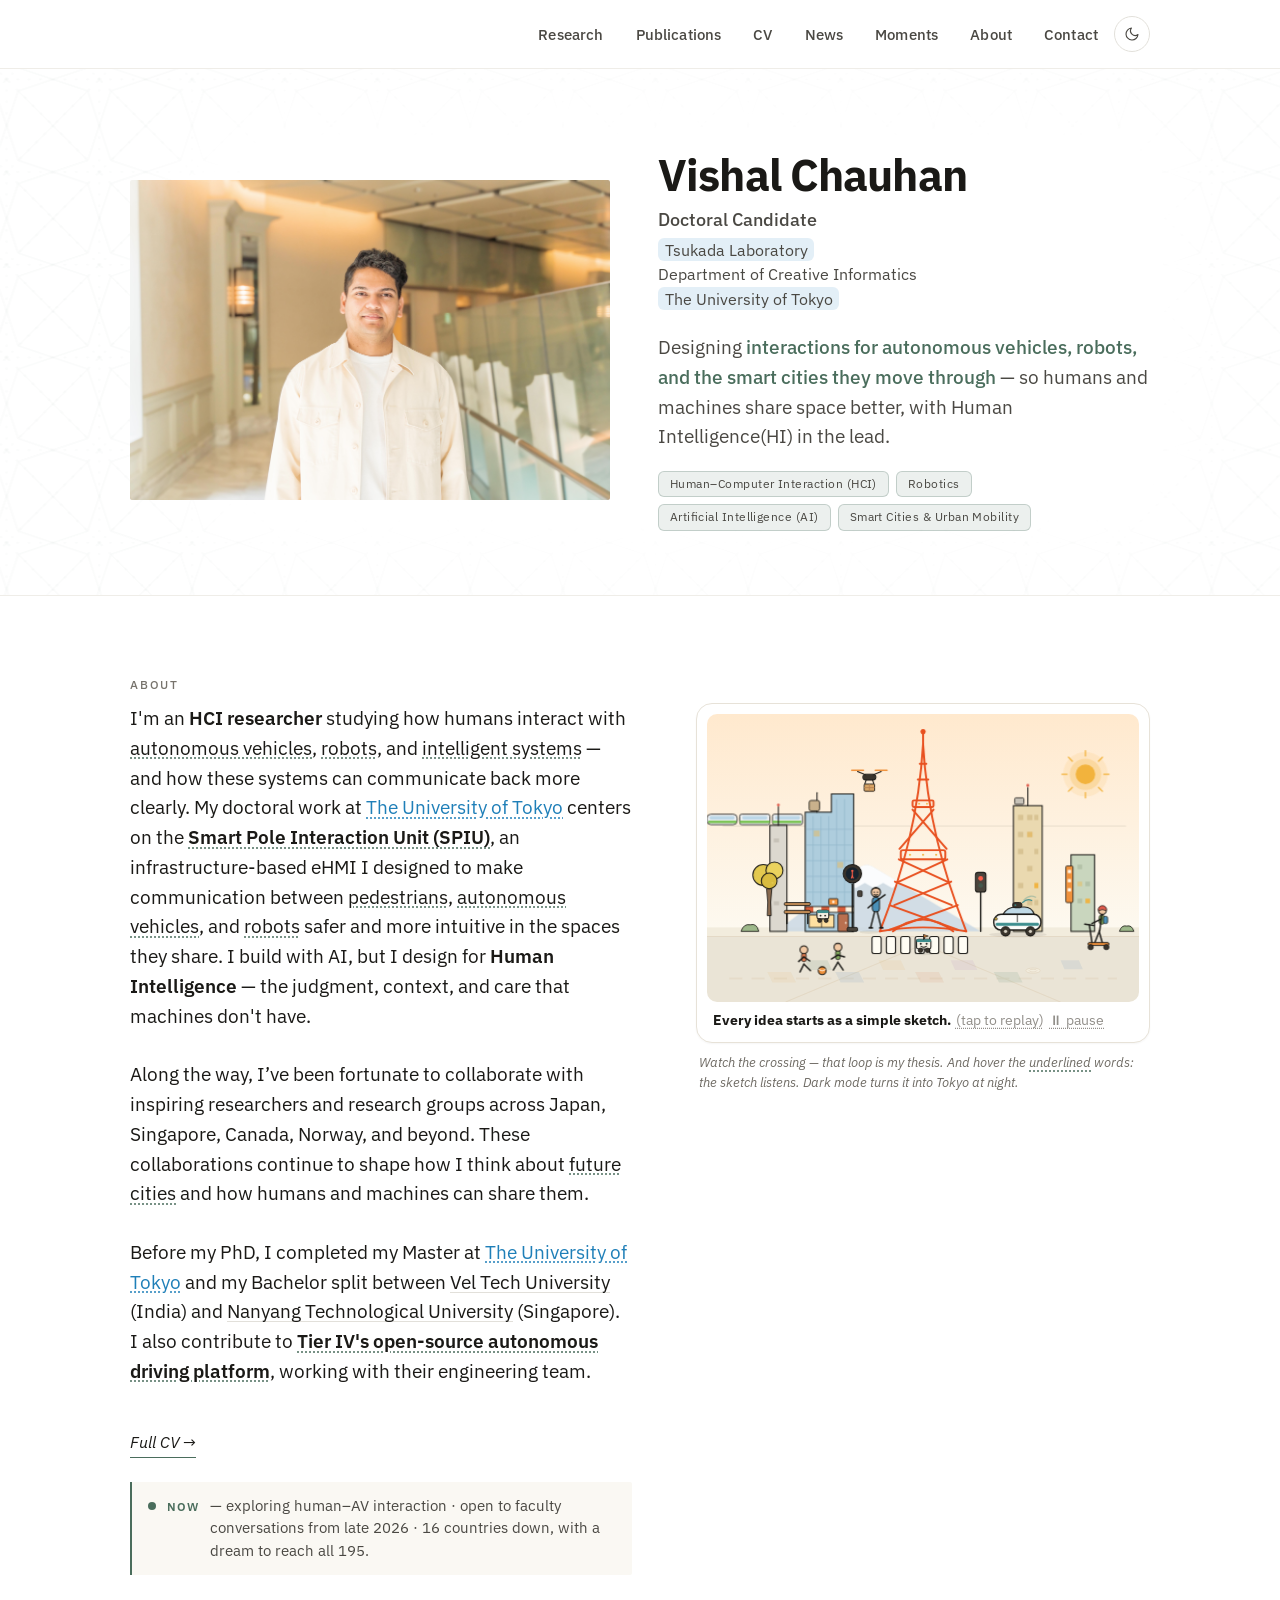
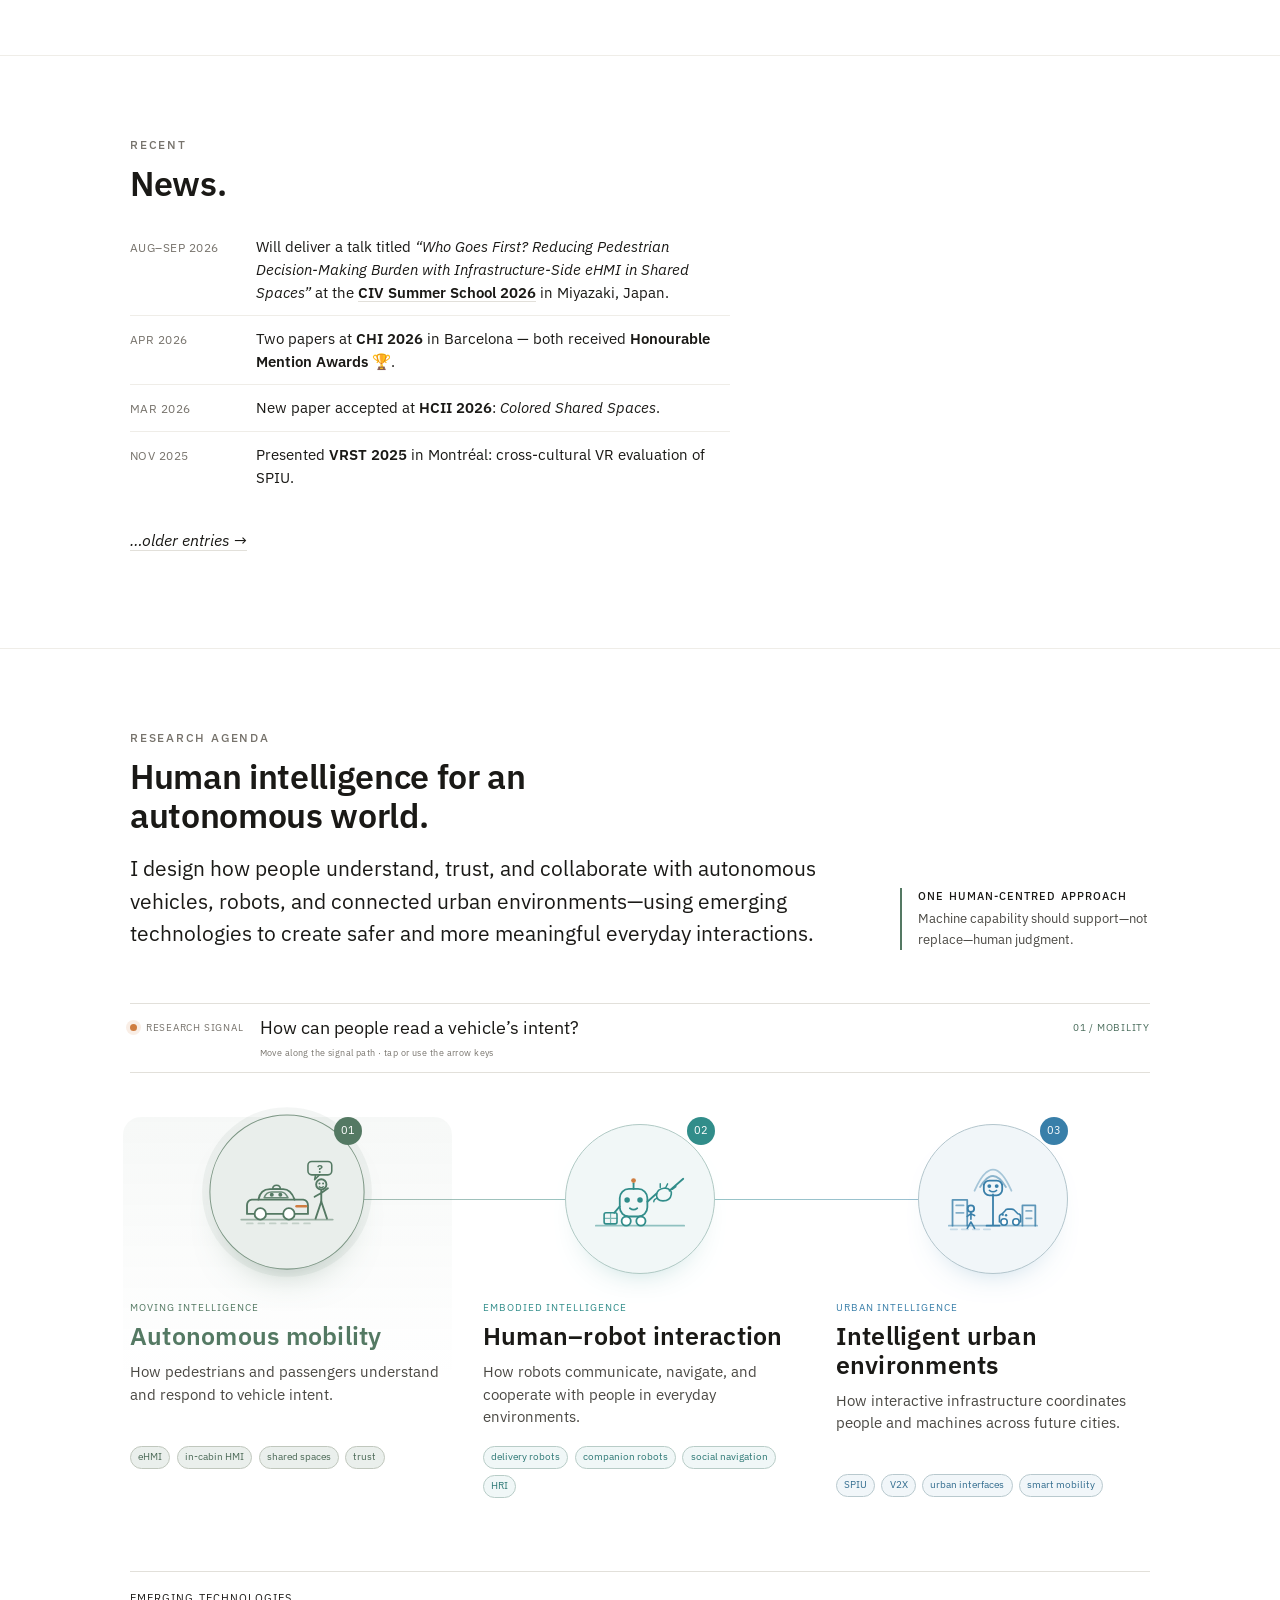
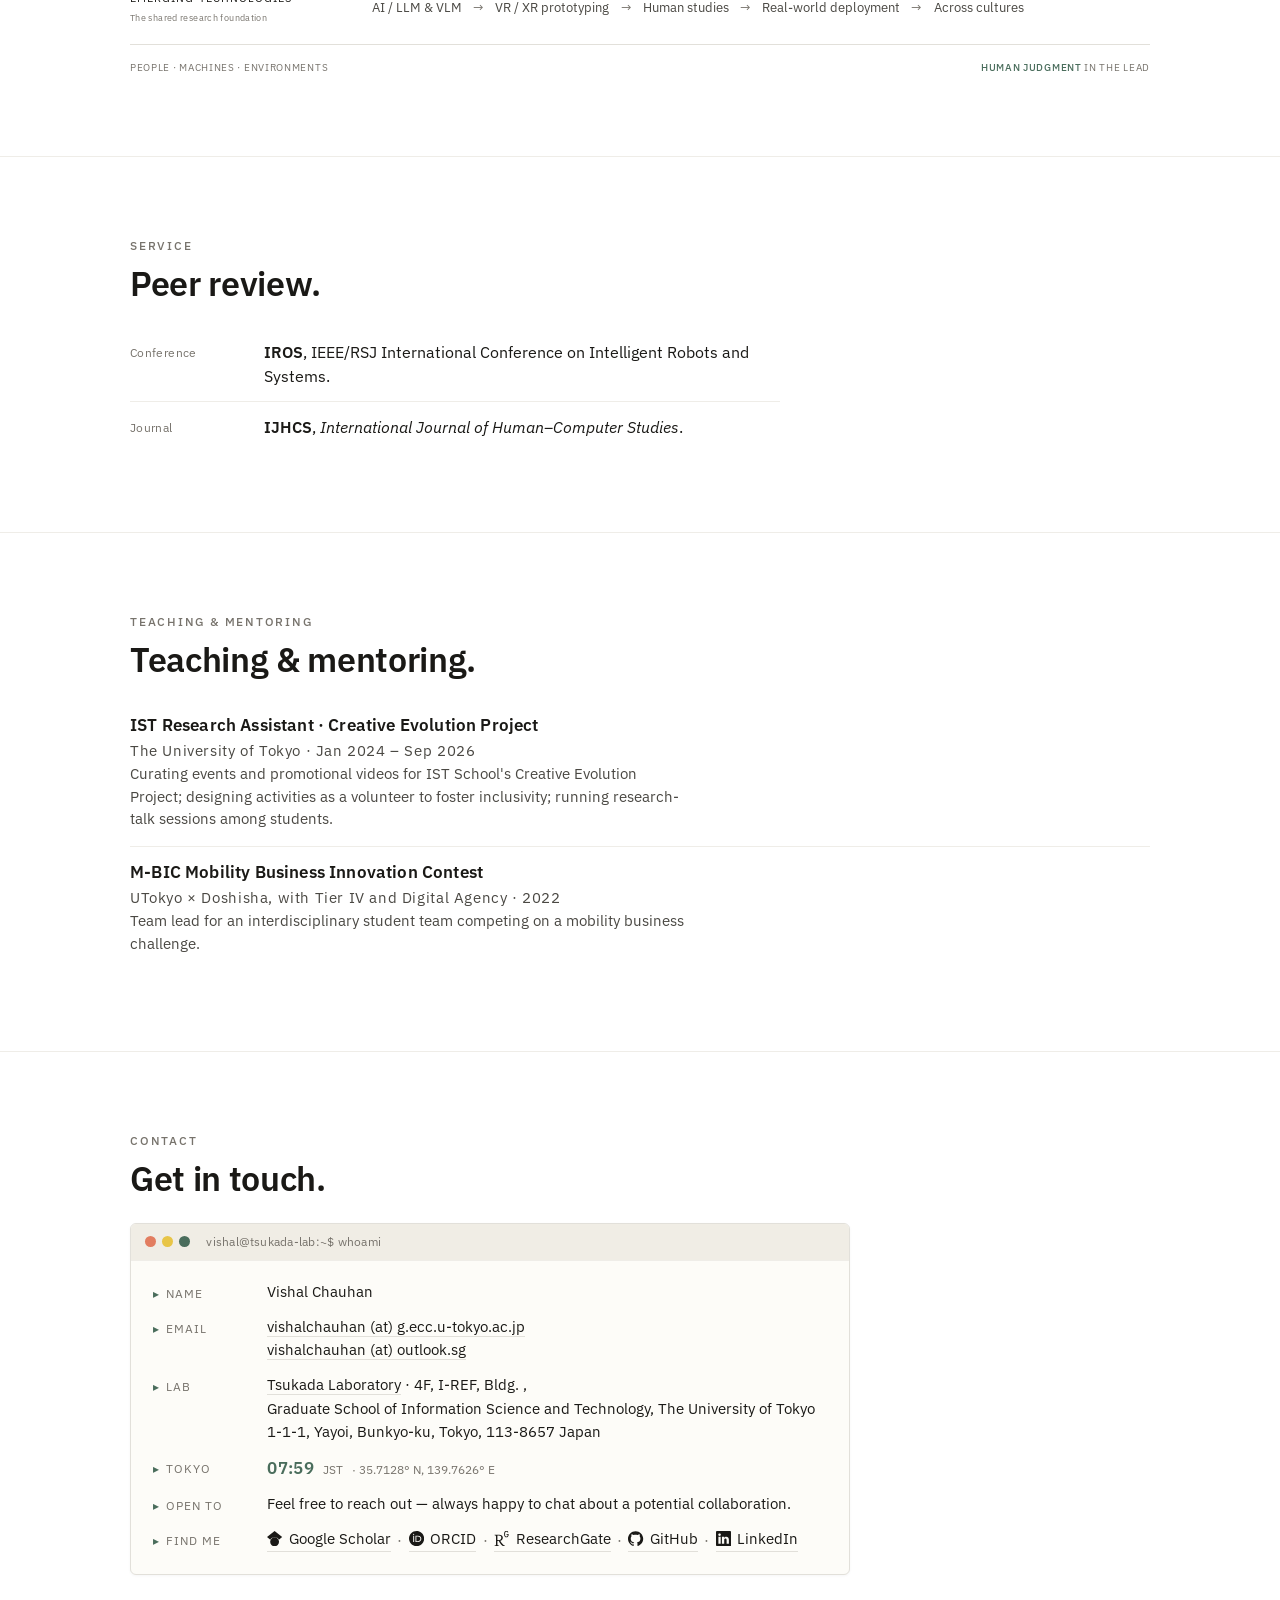
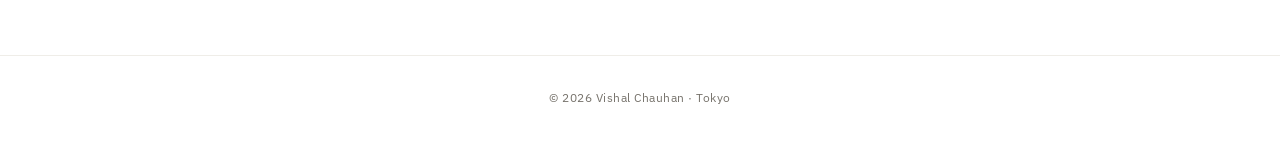
==== index.html @ 82b166a5 "Revert "Redirect legacy site to academic-site-v2" This reverts commit c805bb4f7329f0b42697e2c83b0b75" ====
<!DOCTYPE html>
<html lang="en">
<head>
  <meta charset="UTF-8" />
  <meta name="viewport" content="width=device-width, initial-scale=1.0" />
  <title>Vishal Chauhan — University of Tokyo</title>
  <!-- Theme init: ALWAYS start in light mode. The ball-mode toggle still
       works to switch dark/light, but every page reload returns to light.
       (No localStorage memory — by design.) -->
  <script>
    (function () {
      document.documentElement.setAttribute('data-theme', 'light');
    })();
  </script>
  <meta name="description" content="Vishal Chauhan — Doctoral researcher at The University of Tokyo. Infrastructure-based eHMI for pedestrian–autonomous-vehicle interaction." />
  <meta name="author" content="Vishal Chauhan" />
  <!-- Open Graph -->
  <meta property="og:type" content="profile" />
  <meta property="og:title" content="Vishal Chauhan — University of Tokyo" />
  <meta property="og:description" content="Infrastructure-based eHMI for pedestrian–autonomous-vehicle interaction. PhD candidate, University of Tokyo." />
  <meta property="og:image" content="https://vishalchauhan-hi.github.io/photo.jpg" />
  <meta property="og:url" content="https://vishalchauhan-hi.github.io/" />
  <meta name="twitter:card" content="summary_large_image" />
  <link rel="canonical" href="https://vishalchauhan-hi.github.io/" />
  <link rel="preconnect" href="https://fonts.googleapis.com" />
  <link rel="preconnect" href="https://fonts.gstatic.com" crossorigin />
  <link href="https://fonts.googleapis.com/css2?family=JetBrains+Mono:wght@400;500;600&amp;family=Source+Sans+3:wght@400;500;600;700&amp;family=Source+Serif+4:ital,opsz,wght@0,8..60,400;0,8..60,500;0,8..60,600;1,8..60,400;1,8..60,500&amp;display=swap" rel="stylesheet" />
  <link rel="stylesheet" href="assets/style.css" />
  <link rel="icon" href="favicon.ico" sizes="any" />
  <link rel="icon" type="image/png" sizes="32x32" href="favicon-32.png" />
  <link rel="apple-touch-icon" href="apple-touch-icon.png" />
  <!-- Future Tokyo interactive panel — self-contained styles for the About layout -->
  <style>
/* ═════════ ②-CSS · paste into your stylesheet (replaces v3 block) ═════════ */
/* Everything is scoped to #about — it cannot touch your site-wide tokens.
   It reads your existing --paper / --ink / --accent directly. */
#about{
  --kwc:var(--accent, #4a6d5c);   /* interaction color = YOUR site accent */
  --muted:#6E6A63; --tansei:#1F7FB8;
  --card:var(--paper, #FCFBF8); --line:#E7E2D8; --soft:#E4D9C6;
  --amber:#F2B33D; --green:#3E8E5A;
  --wash:color-mix(in srgb, var(--kwc) 14%, transparent);
  /* illustration palette */
  --sky1:#FFE9CE; --sky2:#FDF9F0;
  --fuji:#CBD9E4; --snow:#FFFFFF;
  --road:#EAE4D6; --walk:#F2ECDD; --zebra:#FFFDF4;
  --glass:#AECDDD; --mull:#7FA8BF;
  --sand:#EAD9B0; --sandw:#D8C393;
  --sage:#C9D6BE; --slab:#DCD8CF;
  --shop:#FFE0A0; --teal:#3E8E8E; --lidar:#3E8E8E;
  --orangeA:#F0913B; --redA:#E05B4B; --skin:#F2C9A4;
  --towerO:#E8501F; --deckW:#FFF6E8;
  --trainG:#6FBF44; --trainB:#EDF0F2; --trainW:#BCD7E8;
  --cloud:#FFFFFF; --wood:#C08A54;
}
:is(html[data-theme="dark"], html.dark, body.dark) #about{
  --muted:#A39C90; --tansei:#6FB8DF;
  --card:var(--paper, #1D1B17); --line:#37332B; --soft:#3A3E48;
  --amber:#FFC65C; --green:#5FB483;
  --sky1:#131A2C; --sky2:#20283A;
  --fuji:#2A3448; --snow:#DDE6F2;
  --road:#20242E; --walk:#292D38; --zebra:#C7CBD4;
  --glass:#31465A; --mull:#4C6A80;
  --sand:#4A4030; --sandw:#6B5B3E;
  --sage:#37483B; --slab:#3A3E46;
  --shop:#FFC65C; --teal:#58B0AE; --lidar:#58B0AE;
  --towerO:#F06A2E; --deckW:#3A2E22;
  --trainG:#5FAF3C; --trainB:#3A414C; --trainW:#5E7A93;
  --cloud:#2E3648; --wood:#7E5C3B;
}
/* ---- layout: sticky sketch ---- */
.about-grid{
  display:grid;
  grid-template-columns:minmax(0,1.05fr) minmax(300px,.95fr);
  gap:clamp(2.2rem,5vw,4.5rem);
  align-items:start;
}
.about-visual{position:sticky;top:92px}
@media (max-width:920px){
  .about-grid{grid-template-columns:1fr}
  .about-visual{position:static;order:-1;max-width:560px;margin-inline:auto}
}
/* ---- keywords ---- */
.kw{
  cursor:pointer;
  text-decoration:underline dotted;
  text-decoration-color:color-mix(in srgb, var(--kwc) 75%, transparent);
  text-decoration-thickness:2px;text-underline-offset:3px;
  border-radius:3px;
  transition:background .25s,color .25s,text-decoration-color .25s;
}
a.kw{color:var(--tansei);text-decoration-color:color-mix(in srgb, var(--tansei) 75%, transparent)}
.kw:hover,.kw:focus-visible{text-decoration-style:solid}
.kw-live{background:var(--wash);text-decoration-style:solid;text-decoration-color:var(--kwc)}
a.kw.kw-live{text-decoration-color:var(--tansei)}
.kw:focus-visible{outline:2px solid var(--kwc);outline-offset:2px}
/* ---- card ---- */
.citysketch{
  background:var(--card);border:1px solid var(--line);
  border-radius:16px;padding:10px 10px 2px;
  box-shadow:0 1px 2px rgba(0,0,0,.04);overflow:hidden;
  contain:paint;
}
.citysketch__stage svg{display:block;width:100%;height:auto;border-radius:10px}
.citysketch__cap{margin:.5rem .35rem .55rem;font-size:.86rem;color:var(--muted)}
.citysketch__cap b{color:var(--ink)}
.cap-btn{
  border:0;background:none;padding:0;margin-left:.15rem;
  font:inherit;color:var(--muted);opacity:.75;cursor:pointer;
  text-decoration:underline dotted;text-underline-offset:3px;
}
.cap-btn:hover{color:var(--kwc);opacity:1}
.citysketch__hint{margin:.6rem .2rem 0;font-size:.84rem;color:var(--muted);font-style:italic}
.citysketch__hint .hint-kw{
  text-decoration:underline dotted;
  text-decoration-color:color-mix(in srgb, var(--kwc) 75%, transparent);
  text-decoration-thickness:2px;text-underline-offset:3px;
}
/* ---- SVG base ---- */
.sk .s{fill:none;stroke:var(--ink);stroke-width:2.2;stroke-linecap:round;stroke-linejoin:round}
.sk .thin{stroke-width:1.6}
.sk .terra{stroke:var(--towerO);stroke-width:3;fill:none;stroke-linecap:round;stroke-linejoin:round}
.sk .softl{stroke:var(--soft);stroke-width:1.6}
.sk .cf{transition:fill-opacity .6s}
.sk .winb{fill:var(--amber);stroke:none;transition:opacity .45s}
.sk .win{opacity:.4}
.sk .win-x{opacity:0}
.sk .win-x.on{opacity:.95}
.sk .halo{fill:var(--kwc);opacity:0;transition:opacity .35s;pointer-events:all}
.sk .shdw{fill:#2B241C;opacity:.08;stroke:none}
.sk .tile{opacity:.16}
:is(html[data-theme="dark"], html.dark, body.dark) .sk .tile{opacity:.28}
.sk.predraw .cf,.sk.predraw .winb{fill-opacity:0}
.sk .only-night{display:none}
:is(html[data-theme="dark"], html.dark, body.dark) .sk .only-night{display:inline}
:is(html[data-theme="dark"], html.dark, body.dark) .sk .only-day{display:none}
.sk .sky1{stop-color:var(--sky1)} .sk .sky2{stop-color:var(--sky2)}
/* night extras */
.sk .stars{opacity:0;transition:opacity .6s}
:is(html[data-theme="dark"], html.dark, body.dark) .sk .stars{opacity:1}
.st.tw{animation:twinkle 2.8s ease-in-out infinite alternate}
@keyframes twinkle{from{opacity:.25}to{opacity:1}}
:is(html[data-theme="dark"], html.dark, body.dark) .sk .win{opacity:.95}
:is(html[data-theme="dark"], html.dark, body.dark) .sk .glow-n{filter:drop-shadow(0 0 6px rgba(255,190,80,.85))}
:is(html[data-theme="dark"], html.dark, body.dark) .sk .t-body{filter:drop-shadow(0 0 12px rgba(255,140,50,.35))}
:is(html[data-theme="dark"], html.dark, body.dark) .sk .lampon{filter:drop-shadow(0 0 5px currentColor)}
/* ---- interactive highlight ---- */
.sk g.el{cursor:pointer}
.sk g.el.is-live .s{stroke:var(--kwc);stroke-width:2.6}
.sk g.el.is-live .halo{opacity:.15}
.sk g.el.is-live{filter:drop-shadow(0 4px 10px color-mix(in srgb, var(--kwc) 45%, transparent))}
#el-city.is-live .win,#el-city.is-live .win-x{opacity:.95}
#el-pole.is-live .ring{animation-duration:1.1s !important}
/* ════════ THE LIVING SCENE (16s story clock) ════════ */
.mv-av{animation:av-move 16s infinite}
@keyframes av-move{
  0%   {transform:translateX(255px);opacity:0;animation-timing-function:linear}
  2%   {transform:translateX(240px);opacity:1;animation-timing-function:cubic-bezier(.15,.6,.2,1)}
  21%  {transform:translateX(0)}
  68%  {transform:translateX(0);animation-timing-function:cubic-bezier(.55,.05,.85,.4)}
  87%  {transform:translateX(-720px);opacity:1}
  88%  {opacity:0}
  89%  {transform:translateX(255px);opacity:0}
  100% {transform:translateX(255px);opacity:0}
}
.av-dash{animation:dash-show 16s infinite;opacity:0}
@keyframes dash-show{
  0%,3%{opacity:0} 6%,17%{opacity:.6} 21%,67%{opacity:0}
  70%,86%{opacity:.6} 88%,100%{opacity:0}
}
.lidar{animation:lidar-p 2.1s ease-in-out infinite}
@keyframes lidar-p{0%,100%{opacity:.25}50%{opacity:.8}}
.mv-bot{animation:bot-move 16s infinite}
@keyframes bot-move{
  0%,23% {transform:translateX(-96px);opacity:1;animation-timing-function:linear}
  56%    {transform:translateX(78px);opacity:1}
  60%    {opacity:1}
  62%    {opacity:0;transform:translateX(78px)}
  63%    {transform:translateX(-96px)}
  69%    {opacity:0}
  73%,100%{opacity:1;transform:translateX(-96px)}
}
.rig-hop{animation:hop 0.62s ease-in-out infinite}
@keyframes hop{0%,100%{transform:translateY(0)}35%{transform:translateY(-2.6px)}}
.sig-g,.pole-walk{animation:go-green 16s infinite;opacity:0}
.sig-r,.pole-stand{animation:go-red 16s infinite}
@keyframes go-green{0%,21%{opacity:0} 23%,60%{opacity:1} 63%,100%{opacity:0}}
@keyframes go-red{0%,21%{opacity:1} 23%,60%{opacity:0} 63%,100%{opacity:1}}
.ring{opacity:0;transform-box:fill-box;transform-origin:center;animation:ripple 2.8s ease-out infinite;stroke:var(--teal);stroke-width:2.2}
.ring.r2{animation-delay:1.4s}
@keyframes ripple{0%{transform:scale(.5);opacity:.8}70%{opacity:.3}100%{transform:scale(1.5);opacity:0}}
.mv-flyer{animation:flyer-move 13s linear infinite}
@keyframes flyer-move{
  0%{transform:translateX(-470px);opacity:0}
  4%{opacity:1}
  91%{transform:translateX(96px);opacity:1}
  95%{opacity:0}
  100%{transform:translateX(-470px);opacity:0}
}
.fbob{animation:f-bob 2.4s ease-in-out infinite alternate}
@keyframes f-bob{from{transform:translateY(0)}to{transform:translateY(-3.5px)}}
.mv-train{animation:train-run 26s linear infinite}
@keyframes train-run{0%{transform:translateX(700px)}100%{transform:translateX(-880px)}}
.d-drift{animation:drift 8s ease-in-out infinite alternate}
@keyframes drift{from{transform:translateX(0)}to{transform:translateX(14px)}}
.d-bob{animation:dr-bob 3s ease-in-out infinite alternate}
@keyframes dr-bob{from{transform:translateY(0)}to{transform:translateY(-6px)}}
.rotor{animation:rotor-f .16s steps(2) infinite}
@keyframes rotor-f{from{opacity:1}to{opacity:.35}}
.dr-shdw{transform-box:fill-box;transform-origin:center;animation:sh-b 3s ease-in-out infinite alternate}
@keyframes sh-b{from{transform:scaleX(1);opacity:.08}to{transform:scaleX(.8);opacity:.05}}
.cloud{animation:cloud-drift linear infinite}
.cloud.c1{animation-duration:52s}
.cloud.c2{animation-duration:74s;animation-delay:-30s}
@keyframes cloud-drift{
  0%{transform:translateX(-170px);opacity:0}
  6%{opacity:.9}
  92%{opacity:.9}
  100%{transform:translateX(700px);opacity:0}
}
.mv-birds{animation:bird-fly 21s linear infinite;animation-delay:-6s}
@keyframes bird-fly{
  0%{transform:translate(-90px,0);opacity:0}
  5%{opacity:.9}
  90%{opacity:.9}
  100%{transform:translate(740px,-26px);opacity:0}
}
.wing{transform-box:fill-box;transform-origin:50% 100%;animation:flap .34s ease-in-out infinite alternate}
@keyframes flap{from{transform:scaleY(1)}to{transform:scaleY(.45)}}
.sun-core{transform-box:fill-box;transform-origin:center;animation:sun-b 5s ease-in-out infinite alternate}
@keyframes sun-b{from{transform:scale(1)}to{transform:scale(1.06)}}
.ray{animation:ray-b 4s ease-in-out infinite alternate}
.ray:nth-of-type(odd){animation-delay:-2s}
@keyframes ray-b{from{opacity:.35}to{opacity:.95}}
.beacon{animation:beacon-p 2.4s ease-in-out infinite}
.blinker{animation:beacon-p 3.2s ease-in-out infinite}
@keyframes beacon-p{0%,100%{opacity:.12}45%,55%{opacity:.95}}
.t-glow{animation:ray-b 3.6s ease-in-out infinite alternate}
.leaf{animation:leaf-fall 5.5s linear infinite}
.leaf.l2{animation-delay:-2.7s}
@keyframes leaf-fall{
  0%{transform:translate(0,0);opacity:0}
  10%{opacity:.95}
  100%{transform:translate(-12px,72px);opacity:0}
}
#wave-arm{transform-origin:258px 286px;animation:wave 1.7s ease-in-out infinite alternate}
@keyframes wave{from{transform:rotate(-12deg)}to{transform:rotate(22deg)}}
.ball-x{animation:ball-x 5.2s ease-in-out infinite}
@keyframes ball-x{0%{transform:translateX(-24px)}50%{transform:translateX(22px)}100%{transform:translateX(-24px)}}
.ball-y{animation:ball-y 2.6s ease-in infinite}
@keyframes ball-y{0%{transform:translateY(0)}42%{transform:translateY(-15px)}100%{transform:translateY(0)}}
#kick1{transform-origin:148px 382px;animation:kick-a 5.2s ease-in-out infinite}
@keyframes kick-a{0%,88%{transform:rotate(0)}94%{transform:rotate(-30deg)}100%{transform:rotate(0)}}
#kick2{transform-origin:200px 379px;animation:kick-b 5.2s ease-in-out infinite}
@keyframes kick-b{0%,38%{transform:rotate(0)}44%{transform:rotate(30deg)}50%,100%{transform:rotate(0)}}
.sc-glide{animation:sc-g 3.4s ease-in-out infinite}
@keyframes sc-g{0%,100%{transform:translateX(0)}45%{transform:translateX(-7px)}}
#push-leg{transform-origin:599px 332px;animation:sc-push 3.4s ease-in-out infinite}
@keyframes sc-push{0%,20%,60%,100%{transform:rotate(0)}35%{transform:rotate(-34deg)}}
.blink{transform-box:fill-box;transform-origin:center;animation:blink 4.6s infinite}
.blink.b2{animation-delay:-2.3s}
@keyframes blink{0%,93%,100%{transform:scaleY(1)}95%,97%{transform:scaleY(.1)}}
.ant-tip{transform-origin:331px 344px;animation:ant-w 3.2s ease-in-out infinite alternate}
@keyframes ant-w{from{transform:rotate(-8deg)}to{transform:rotate(8deg)}}
#lyr-far,#lyr-mid{will-change:transform}
/* pause / offscreen / reduced motion */
.sk.paused *,.sk.offscreen *{animation-play-state:paused !important}
.sk.anim-reset *{animation:none !important}
@media (prefers-reduced-motion:reduce){
  .sk *{animation:none !important}
  .sk .ring{opacity:.3}
  .sk .sig-r,.sk .pole-stand{opacity:1}
}
@keyframes now-pulse{50%{box-shadow:0 0 0 6px color-mix(in srgb, var(--green) 22%, transparent)}}
@media (prefers-reduced-motion:reduce){.now-dot{animation:none !important}}
/* ═════════ end ②-CSS ═════════ */
    /* Keep About copy on the same type scale as the hero introduction. */
    #about .about-text .lead {
      font-family: var(--serif);
      font-size: clamp(1.05rem, 1.6vw, 1.2rem);
      line-height: 1.55;
      font-weight: 400;
      font-style: normal;
    }
    /* With the repeated name removed, keep navigation right-aligned. */
    header.site .header-right { margin-left: auto; }
    /* Slightly reduce the hero name so it balances with the portrait. */
    #top .hero-text h1 { font-size: clamp(2rem, 3.4vw, 2.8rem); }
    /* Find-me social icons — inherit link colour, adapt to light/dark */
    .console-body .findme a{ display:inline-flex; align-items:center; }
    .console-body .findme a svg{ width:1em; height:1em; margin-right:.42em; fill:currentColor; flex:none; }
    /* Affiliation chips — soft tansei highlight */
    .affil a { text-decoration: none; color: #16648F;
      background: rgba(31,127,184,.12); border-radius: 6px;
      padding: .05em .4em; transition: background .2s ease; }
    .affil a:hover { background: rgba(31,127,184,.22); }
    [data-theme="dark"] .affil a { color: #8FC7E8; background: rgba(143,199,232,.14); }
    [data-theme="dark"] .affil a:hover { background: rgba(143,199,232,.24); }
    /* Research keyword chips — soft green highlight */
    .keyword-row li { background: rgba(74,109,92,.10);
      border: 1px solid rgba(74,109,92,.25); border-radius: 6px;
      transition: background .2s ease; }
    .keyword-row li:hover { background: rgba(74,109,92,.18); }
    [data-theme="dark"] .keyword-row li { background: rgba(110,143,128,.14);
      border-color: rgba(110,143,128,.35); }
    /* Hero background — one woven signal texture, inspired by jaali and sashiko geometry. */
    #top.hero{
      position:relative;
      overflow:hidden;
      isolation:isolate;
      contain:paint;
    }
    #top.hero > .container{
      position:relative;
      z-index:2;
    }
    #top .hero-signal-field{
      --hero-x:0px;
      --hero-y:0px;
      position:absolute;
      z-index:0;
      inset:-5%;
      pointer-events:none;
      opacity:.68;
      transform:translate3d(var(--hero-x),var(--hero-y),0) scale(1.035);
      transform-origin:center;
      transition:transform .7s cubic-bezier(.2,.75,.2,1),opacity .3s ease;
      -webkit-mask-image:linear-gradient(90deg,rgba(0,0,0,.82),rgba(0,0,0,.42) 52%,rgba(0,0,0,.68));
      mask-image:linear-gradient(90deg,rgba(0,0,0,.82),rgba(0,0,0,.42) 52%,rgba(0,0,0,.68));
    }
    #top .hero-signal-field.is-interacting{
      transition:transform .16s ease-out,opacity .2s ease;
      opacity:.82;
    }
    #top .hero-signal-field svg{
      display:block;
      width:100%;
      height:100%;
      overflow:visible;
    }
    #top .hero-woven-layer{
      transform-box:fill-box;
      transform-origin:center;
      animation:hero-weave-drift 14s ease-in-out infinite alternate;
      will-change:transform;
      backface-visibility:hidden;
    }
    #top .hero-woven-texture{
      fill:url(#heroWovenPattern);
      opacity:.34;
    }
    #top .hero-weave-line{
      fill:none;
      stroke:color-mix(in srgb,var(--accent) 32%,transparent);
      stroke-width:.9;
      vector-effect:non-scaling-stroke;
    }
    #top .hero-weave-stitch{
      fill:none;
      stroke:color-mix(in srgb,var(--accent) 58%,transparent);
      stroke-width:1.35;
      stroke-linecap:round;
      stroke-dasharray:1 10;
      vector-effect:non-scaling-stroke;
      opacity:.52;
    }
    #top .hero-weave-knot{
      fill:color-mix(in srgb,var(--accent) 58%,transparent);
      transform-box:fill-box;
      transform-origin:center;
      opacity:.42;
    }
    #top .hero-signal-field.is-paused *{animation-play-state:paused!important}
    [data-theme="dark"] #top .hero-signal-field{opacity:.54}
    [data-theme="dark"] #top .hero-signal-field.is-interacting{opacity:.68}
    @keyframes hero-weave-drift{
      from{transform:translate3d(-10px,-7px,0)}
      to{transform:translate3d(10px,7px,0)}
    }
    @media (max-width:760px){
      #top .hero-signal-field{display:none}
    }
    @media (prefers-reduced-motion:reduce){
      #top .hero-signal-field{
        transform:none!important;
        transition:none;
        opacity:.44;
      }
      #top .hero-woven-layer{animation:none!important}
    }
    
  </style>
  <!-- JSON-LD Person schema -->
  <script type="application/ld+json">
  {
    "@context": "https://schema.org",
    "@type": "Person",
    "name": "Vishal Chauhan",
    "jobTitle": "Doctoral Candidate",
    "affiliation": {
      "@type": "CollegeOrUniversity",
      "name": "The University of Tokyo"
    },
    "url": "https://vishalchauhan-hi.github.io/",
    "image": "https://vishalchauhan-hi.github.io/photo.jpg",
    "sameAs": [
      "https://scholar.google.com/citations?user=SHkxvc4AAAAJ",
      "https://github.com/vishalchauhan-hi",
      "https://www.linkedin.com/in/aivishalcom/"
    ],
    "knowsAbout": [
      "Human-Computer Interaction",
      "Autonomous Vehicles",
      "External Human-Machine Interfaces",
      "Pedestrian-AV Interaction",
      "Smart Pole Interaction Unit",
      "Cross-cultural HCI"
    ]
  }
  </script>
</head>
<body>
  <a class="skip-link" href="#main">Skip to content</a>
  <header class="site">
    <div class="container">
      <!-- NEW: nav + theme toggle wrapped together on the right -->
      <div class="header-right">
        <nav class="primary" aria-label="Primary">
          <ul>
            <li><a href="#research">Research</a></li>
            <li><a href="publications.html">Publications</a></li>
            <li><a href="cv.html">CV</a></li>
            <li><a href="news.html">News</a></li>
            <li><a href="moments.html">Moments</a></li>
            <li><a href="#about">About</a></li>
            <li><a href="#contact">Contact</a></li>
          </ul>
        </nav>
        <!-- Ball mode toggle. Sun shows in dark mode, moon shows in light mode. -->
        <button class="theme-toggle" id="themeToggle" type="button"
                aria-label="Toggle light and dark mode" title="Toggle dark mode">
          <svg class="icon-moon" viewBox="0 0 24 24" fill="none" stroke="currentColor"
               stroke-width="1.7" stroke-linecap="round" stroke-linejoin="round" aria-hidden="true">
            <path d="M21 12.79A9 9 0 1 1 11.21 3 7 7 0 0 0 21 12.79z"/>
          </svg>
          <svg class="icon-sun" viewBox="0 0 24 24" fill="none" stroke="currentColor"
               stroke-width="1.7" stroke-linecap="round" stroke-linejoin="round" aria-hidden="true">
            <circle cx="12" cy="12" r="4"/>
            <path d="M12 2v2M12 20v2M4.93 4.93l1.41 1.41M17.66 17.66l1.41 1.41M2 12h2M20 12h2M4.93 19.07l1.41-1.41M17.66 6.34l1.41-1.41"/>
          </svg>
        </button>
      </div>
    </div>
  </header>
  <main id="main">
    <!-- ============ HERO ============ -->
    <section class="hero" id="top">
      <div class="hero-signal-field" data-hero-signal aria-hidden="true">
        <svg viewBox="0 0 1600 620" preserveAspectRatio="xMidYMid slice">
          <defs>
            <pattern id="heroWovenPattern" width="96" height="96" patternUnits="userSpaceOnUse">
              <path class="hero-weave-line"
                    d="M48 0 60 36 96 48 60 60 48 96 36 60 0 48 36 36ZM0 0 36 36M96 0 60 36M96 96 60 60M0 96 36 60"/>
              <path class="hero-weave-stitch" d="M0 48H96M48 0V96M0 0 96 96M96 0 0 96"/>
              <circle class="hero-weave-knot" cx="48" cy="48" r="1.8"/>
            </pattern>
            <filter id="heroContentBlur" x="-20%" y="-30%" width="140%" height="160%">
              <feGaussianBlur stdDeviation="38"/>
            </filter>
            <mask id="heroContentSafeMask" maskUnits="userSpaceOnUse" x="0" y="0" width="1600" height="620">
              <rect width="1600" height="620" fill="white"/>
              <rect x="330" y="82" width="1040" height="448" rx="76" fill="black"
                    filter="url(#heroContentBlur)"/>
            </mask>
          </defs>
          <g mask="url(#heroContentSafeMask)">
            <g class="hero-woven-layer">
              <rect class="hero-woven-texture" x="-120" y="-120" width="1840" height="860"/>
            </g>
          </g>
        </svg>
      </div>
      <div class="container">
        <div class="hero-grid">
          <img class="portrait" src="photo.jpg" alt="Portrait of Vishal Chauhan" />
          <div class="hero-text">
            <h1>Vishal&nbsp;Chauhan</h1>
            <p class="role">Doctoral Candidate</p>
            <p class="affil">
              <a href="https://tlab.hongo.wide.ad.jp/">Tsukada&nbsp;Laboratory</a>   Department&nbsp;of&nbsp;Creative&nbsp;Informatics<br />
              <a href="https://www.u-tokyo.ac.jp/en/">The&nbsp;University&nbsp;of&nbsp;Tokyo</a>
            </p>
            <p class="hero-tagline">
              Designing <em>interactions for autonomous vehicles, robots, and the smart cities they move through</em> —
              so humans and machines share space better, with Human Intelligence(HI) in the lead.
            </p>
            <ul class="keyword-row" aria-label="Research areas">
              <li>Human–Computer Interaction (HCI)</li>
              <li>Robotics</li>
              <li>Artificial Intelligence (AI)</li>
              <li>Smart Cities &amp; Urban Mobility</li>
            </ul>
          </div>
        </div>
      </div>
    </section>
    <script>
      (() => {
        const hero = document.getElementById('top');
        const field = hero?.querySelector('[data-hero-signal]');
        if (!hero || !field || field.dataset.ready === 'true') return;
        field.dataset.ready = 'true';
        let heroVisible = true;
        let aboutVisible = false;
        const syncAnimation = () => {
          field.classList.toggle('is-paused', document.hidden || !heroVisible || aboutVisible);
        };
        if ('IntersectionObserver' in window) {
          const heroObserver = new IntersectionObserver((entries) => {
            heroVisible = entries[0].isIntersecting;
            syncAnimation();
          }, { threshold: .08 });
          heroObserver.observe(hero);
          const observeAbout = () => {
            const about = document.getElementById('about');
            if (!about) return;
            const aboutObserver = new IntersectionObserver((entries) => {
              aboutVisible = entries[0].isIntersecting && entries[0].intersectionRatio >= .18;
              syncAnimation();
            }, { threshold: [.18] });
            aboutObserver.observe(about);
          };
          if (document.readyState === 'loading') {
            document.addEventListener('DOMContentLoaded', observeAbout, { once: true });
          } else observeAbout();
        }
        document.addEventListener('visibilitychange', syncAnimation);
      })();
    </script>
    <!-- ============ ABOUT ============ -->
<section id="about" class="about">
  <div class="container">
    <p class="section-eyebrow">About</p>
    <div class="about-grid">
      <div class="about-text">
        <p class="lead">
          I'm an <strong>HCI researcher</strong> studying how humans interact with
          <span class="kw" data-el="av" role="button" tabindex="0">autonomous vehicles</span>,
          <span class="kw" data-el="robot" role="button" tabindex="0">robots</span>, and
          <span class="kw" data-el="drone" role="button" tabindex="0">intelligent systems</span>
          — and how these systems can communicate back more clearly. My doctoral work at
          <a class="kw" data-el="tower" href="https://www.u-tokyo.ac.jp/en/">The University of Tokyo</a>
          centers on the
          <span class="kw" data-el="pole" role="button" tabindex="0"><strong>Smart Pole Interaction Unit (SPIU)</strong></span>,
          an infrastructure-based eHMI I designed to make communication between
          <span class="kw" data-el="peds" role="button" tabindex="0">pedestrians</span>,
          <span class="kw" data-el="av" role="button" tabindex="0">autonomous vehicles</span>, and
          <span class="kw" data-el="robot" role="button" tabindex="0">robots</span>
          safer and more intuitive in the spaces they share. I build with AI, but I design for
          <strong>Human Intelligence</strong> — the judgment, context, and care that machines don't have.
        </p>
        <p class="lead">
          Along the way, I’ve been fortunate to collaborate with inspiring researchers and research groups across Japan, Singapore, Canada, Norway, and beyond. These collaborations continue to shape how I think about
          <span class="kw" data-el="city" role="button" tabindex="0">future cities</span>
          and how humans and machines can share them.
        </p>
        <p class="lead">
          Before my PhD, I completed my Master at
          <a class="kw" data-el="tower" href="https://www.u-tokyo.ac.jp/en/">The University of Tokyo</a>
          and my Bachelor split between
          <a href="https://www.veltech.edu.in/">Vel Tech University</a> (India) and
          <a href="https://www.ntu.edu.sg/">Nanyang Technological University</a> (Singapore).
          I also contribute to
          <span class="kw" data-el="av" role="button" tabindex="0"><strong>Tier IV's open-source autonomous driving platform</strong></span>,
          working with their engineering team.
        </p>
        <p class="cv-line"><a class="cv-link" href="cv.html">Full CV →</a></p>
        <p class="now-line">
          <span class="now-dot" aria-hidden="true"></span>
          <strong>Now</strong> — exploring human–AV interaction · open to faculty conversations
          from late 2026 · 16 countries down, with a dream to reach all 195.
        </p>
      </div>
      <div class="about-visual">
        <figure class="citysketch" style="margin:0">
          <div class="citysketch__stage">
            <svg id="citySketch" class="sk" viewBox="0 0 660 440" role="img"
                 aria-label="Colorful animated illustration of a future Tokyo street: a robotaxi stops at a crossing, the Smart Pole shows a green walk figure, a delivery robot crosses, then the car drives on — under Tokyo Tower, Mt. Fuji, a passing train, a package drone and drifting clouds. In dark mode the scene becomes Tokyo at night.">
              <defs>
                <linearGradient id="skyG" x1="0" y1="0" x2="0" y2="1">
                  <stop class="sky1" offset="0"/>
                  <stop class="sky2" offset="1"/>
                </linearGradient>
                <mask id="moonM">
                  <rect x="556" y="70" width="44" height="44" fill="#fff"/>
                  <circle cx="585.5" cy="87" r="11.5" fill="#000"/>
                </mask>
              </defs>
              <!-- sky + ground base -->
              <rect class="cf" x="0" y="0" width="660" height="333" fill="url(#skyG)"/>
              <rect class="cf" x="0" y="326" width="660" height="14" fill="var(--walk)"/>
              <rect class="cf" x="0" y="340" width="660" height="100" fill="var(--road)"/>
              <line class="softl" x1="0" y1="340" x2="660" y2="340"/>
              <g id="roaddetail">
                <line class="softl" x1="330" y1="352" x2="120" y2="440"/>
                <line class="softl" x1="330" y1="352" x2="540" y2="440"/>
                <line x1="34" y1="404" x2="626" y2="404" stroke="var(--soft)" stroke-width="3" stroke-dasharray="20 14" opacity=".8"/>
                <ellipse class="cf" cx="498" cy="392" rx="11" ry="4" fill="var(--walk)" stroke="var(--soft)" stroke-width="1.4"/>
                <ellipse cx="498" cy="392" rx="6" ry="2" fill="none" stroke="var(--soft)" stroke-width="1.2"/>
                <!-- Colored Shared Spaces pavement — HCII 2026 -->
                <g class="csstiles">
                  <path class="cf tile" d="M92 394 h36 l8 16 h-36 z"  fill="#e6c184"/>
                  <path class="cf tile" d="M150 376 h34 l7 15 h-34 z" fill="#6f9d86"/>
                  <path class="cf tile" d="M196 394 h36 l8 16 h-36 z" fill="#7fa3c0"/>
                  <path class="cf tile" d="M262 376 h34 l7 15 h-34 z" fill="#e6c184"/>
                  <path class="cf tile" d="M318 394 h36 l8 16 h-36 z" fill="#d99a78"/>
                  <path class="cf tile" d="M372 376 h34 l7 15 h-34 z" fill="#b99ec0"/>
                  <path class="cf tile" d="M438 394 h36 l8 16 h-36 z" fill="#6f9d86"/>
                  <path class="cf tile" d="M540 376 h28 l6 14 h-28 z" fill="#7fa3c0"/>
                </g>
              </g>
              <!-- FAR LAYER: parallax -->
              <g id="lyr-far">
                <!-- stars + moon (night) / sun (day) -->
                <g class="stars" fill="#F4EAD0">
                  <circle class="st tw" cx="64"  cy="58"  r="1.4"/>
                  <circle class="st"    cx="142" cy="38"  r="1.1"/>
                  <circle class="st tw" cx="206" cy="86"  r="1.3" style="animation-delay:-1.4s"/>
                  <circle class="st"    cx="292" cy="52"  r="1.1"/>
                  <circle class="st tw" cx="382" cy="60"  r="1.4" style="animation-delay:-.7s"/>
                  <circle class="st"    cx="436" cy="104" r="1.1"/>
                  <circle class="st tw" cx="518" cy="42"  r="1.3" style="animation-delay:-2s"/>
                  <circle class="st"    cx="612" cy="66"  r="1.2"/>
                  <circle class="st"    cx="70"  cy="132" r="1.1"/>
                  <circle class="st tw" cx="626" cy="148" r="1.2" style="animation-delay:-1s"/>
                  <circle class="st"    cx="164" cy="18"  r="1"/>
                  <circle class="st"    cx="486" cy="24"  r="1"/>
                </g>
                <g class="only-night">
                  <circle cx="578" cy="92" r="22" fill="#F2E8CC" opacity=".12"/>
                  <circle cx="578" cy="92" r="13.5" fill="#F2E8CC" mask="url(#moonM)"/>
                </g>
                <g id="sun" class="only-day">
                  <circle class="cf" cx="578" cy="92" r="34" fill="var(--amber)" opacity=".13"/>
                  <circle class="cf" cx="578" cy="92" r="24" fill="var(--amber)" opacity=".26"/>
                  <g class="sun-core"><circle class="cf" cx="578" cy="92" r="15" fill="var(--amber)"/></g>
                  <g stroke="var(--amber)" stroke-width="2" stroke-linecap="round">
                    <line class="ray" x1="578" y1="64" x2="578" y2="56"/>
                    <line class="ray" x1="598" y1="72" x2="604" y2="66"/>
                    <line class="ray" x1="606" y1="92" x2="614" y2="92"/>
                    <line class="ray" x1="598" y1="112" x2="604" y2="118"/>
                    <line class="ray" x1="558" y1="72" x2="552" y2="66"/>
                    <line class="ray" x1="550" y1="92" x2="542" y2="92"/>
                    <line class="ray" x1="558" y1="112" x2="552" y2="118"/>
                    <line class="ray" x1="578" y1="120" x2="578" y2="128"/>
                  </g>
                </g>
                <!-- Mt. Fuji -->
                <path class="cf" d="M106 332 L230 236 q14 -11 28 0 L418 332 Z" fill="var(--fuji)" opacity=".85"/>
                <path class="cf" d="M202 258 L230 236 q14 -11 28 0 L295 258 l-12 8 -14 -8 -14 8 -14 -8 -14 8 -13 -8 z" fill="var(--snow)" opacity=".92"/>
                <!-- distant rail + Yamanote-style train -->
                <line x1="24" y1="171" x2="640" y2="171" stroke="var(--soft)" stroke-width="1.6" opacity=".8"/>
                <g class="mv-train">
                  <g>
                    <rect class="cf" x="0"   y="153" width="46" height="16" rx="6" fill="var(--trainB)" stroke="var(--ink)" stroke-width="1.2"/>
                    <rect class="cf" x="50"  y="153" width="46" height="16" rx="3" fill="var(--trainB)" stroke="var(--ink)" stroke-width="1.2"/>
                    <rect class="cf" x="100" y="153" width="46" height="16" rx="3" fill="var(--trainB)" stroke="var(--ink)" stroke-width="1.2"/>
                    <rect class="cf" x="4"   y="156" width="38" height="5" rx="2" fill="var(--trainW)"/>
                    <rect class="cf" x="54"  y="156" width="38" height="5" rx="2" fill="var(--trainW)"/>
                    <rect class="cf" x="104" y="156" width="38" height="5" rx="2" fill="var(--trainW)"/>
                    <rect class="cf" x="2"   y="163" width="43" height="3.5" fill="var(--trainG)"/>
                    <rect class="cf" x="50"  y="163" width="46" height="3.5" fill="var(--trainG)"/>
                    <rect class="cf" x="100" y="163" width="44" height="3.5" fill="var(--trainG)"/>
                  </g>
                </g>
                <!-- clouds -->
                <g class="cloud c1" opacity="0">
                  <path transform="translate(0,14)" class="cf" d="M60 78 q9 -13 24 -8 q7 -11 22 -4 q14 -3 16 8 q-4 7 -14 6 h-38 q-11 -1 -10 -2z" fill="var(--cloud)" stroke="var(--ink)" stroke-width="1.4" opacity=".95"/>
                </g>
                <g class="cloud c2" opacity="0">
                  <path transform="translate(0,-14)" class="cf" d="M120 128 q8 -11 20 -7 q6 -9 18 -3 q12 -2 13 7 q-3 6 -12 5 h-30 q-9 -1 -9 -2z" fill="var(--cloud)" stroke="var(--ink)" stroke-width="1.4" opacity=".95"/>
                </g>
                <!-- birds -->
                <g class="mv-birds" opacity="0">
                  <g transform="translate(0,40)">
                    <path class="wing" d="M0 0 q5 -6 10 0" fill="none" stroke="var(--ink)" stroke-width="1.7" stroke-linecap="round"/>
                    <path class="wing" d="M10 0 q5 -6 10 0" fill="none" stroke="var(--ink)" stroke-width="1.7" stroke-linecap="round"/>
                  </g>
                  <g transform="translate(26,30)">
                    <path class="wing" d="M0 0 q4 -5 8 0" fill="none" stroke="var(--ink)" stroke-width="1.6" stroke-linecap="round"/>
                    <path class="wing" d="M8 0 q4 -5 8 0" fill="none" stroke="var(--ink)" stroke-width="1.6" stroke-linecap="round"/>
                  </g>
                </g>
              </g>
              <!-- MID LAYER: skyline (parallax) -->
              <g id="lyr-mid">
                <g id="el-city" class="el">
                  <ellipse class="halo" cx="360" cy="235" rx="300" ry="120"/>
                  <!-- b1: slim concrete -->
                  <rect class="cf" x="96" y="170" width="26" height="162" fill="var(--slab)" stroke="var(--ink)" stroke-width="1.6"/>
                  <line class="s thin d" x1="109" y1="170" x2="109" y2="142"/>
                  <circle class="blinker" cx="109" cy="139" r="2.2" fill="var(--redA)"/>
                  <rect class="cf" x="102" y="190" width="8" height="6" fill="#C7C2B8"/>
                  <rect class="cf" x="102" y="238" width="8" height="6" fill="#C7C2B8"/>
                  <rect class="cf" x="102" y="286" width="8" height="6" fill="#C7C2B8"/>
                  <!-- b2: glass tower + konbini -->
                  <path class="cf" d="M150 332 V150 h40 v-28 h34 V332 Z" fill="var(--glass)" stroke="var(--ink)" stroke-width="1.6"/>
                  <g stroke="var(--mull)" stroke-width="1.1" opacity=".55">
                    <line x1="162" y1="156" x2="162" y2="290"/>
                    <line x1="174" y1="156" x2="174" y2="290"/>
                    <line x1="186" y1="156" x2="186" y2="290"/>
                    <line x1="198" y1="130" x2="198" y2="290"/>
                    <line x1="210" y1="130" x2="210" y2="290"/>
                    <line x1="152" y1="176" x2="222" y2="176"/>
                    <line x1="152" y1="200" x2="222" y2="200"/>
                    <line x1="152" y1="224" x2="222" y2="224"/>
                    <line x1="152" y1="248" x2="222" y2="248"/>
                    <line x1="152" y1="272" x2="222" y2="272"/>
                  </g>
                  <line class="s thin d" x1="168" y1="150" x2="168" y2="120"/>
                  <rect class="cf" x="156" y="132" width="16" height="16" rx="3" fill="#C9B18C" stroke="var(--ink)" stroke-width="1.3"/>
                  <!-- konbini -->
                  <rect class="cf glow-n" x="186" y="282" width="14" height="10" rx="1.5" fill="var(--orangeA)" stroke="var(--ink)" stroke-width="1.2"/>
                  <circle cx="193" cy="287" r="2" fill="#FFF6E8"/>
                  <g>
                    <rect class="cf" x="150" y="294" width="12.4" height="9" fill="#D95D39"/>
                    <rect class="cf" x="162.4" y="294" width="12.4" height="9" fill="#FFF3DD"/>
                    <rect class="cf" x="174.8" y="294" width="12.4" height="9" fill="#D95D39"/>
                    <rect class="cf" x="187.2" y="294" width="12.4" height="9" fill="#FFF3DD"/>
                    <rect class="cf" x="199.6" y="294" width="12.4" height="9" fill="#D95D39"/>
                    <rect class="cf" x="212"   y="294" width="12"   height="9" fill="#FFF3DD"/>
                    <rect x="150" y="294" width="74" height="9" fill="none" stroke="var(--ink)" stroke-width="1.3"/>
                  </g>
                  <rect class="cf glow-n" x="156" y="307" width="38" height="19" fill="var(--shop)" stroke="var(--ink)" stroke-width="1.3"/>
                  <line x1="175" y1="307" x2="175" y2="326" stroke="var(--ink)" stroke-width="1"/>
                  <rect class="cf" x="200" y="305" width="16" height="27" rx="2" fill="#B9704F" stroke="var(--ink)" stroke-width="1.3"/>
                  <circle cx="212" cy="319" r="1.3" fill="#FFF6E8"/>
                  <!-- b3: sand -->
                  <rect class="cf" x="468" y="140" width="44" height="192" fill="var(--sand)" stroke="var(--ink)" stroke-width="1.6"/>
                  <g fill="var(--sandw)">
                    <rect class="cf" x="475" y="154" width="8" height="8"/><rect class="cf" x="489" y="154" width="8" height="8"/><rect class="cf" x="500" y="154" width="6" height="8"/>
                    <rect class="cf" x="475" y="180" width="8" height="8"/><rect class="cf" x="489" y="180" width="8" height="8"/>
                    <rect class="cf" x="475" y="206" width="8" height="8"/><rect class="cf" x="500" y="206" width="6" height="8"/>
                    <rect class="cf" x="489" y="232" width="8" height="8"/><rect class="cf" x="475" y="258" width="8" height="8"/>
                    <rect class="cf" x="489" y="284" width="8" height="8"/><rect class="cf" x="500" y="284" width="6" height="8"/>
                  </g>
                  <line class="s thin d" x1="490" y1="140" x2="490" y2="112"/>
                  <circle class="blinker" cx="490" cy="109" r="2.2" fill="var(--redA)" style="animation-delay:-1.6s"/>
                  <rect class="cf" x="470" y="128" width="14" height="10" rx="2" fill="#C7C2B8" stroke="var(--ink)" stroke-width="1.2"/>
                  <!-- b4: sage + vertical sign -->
                  <rect class="cf" x="556" y="215" width="36" height="117" fill="var(--sage)" stroke="var(--ink)" stroke-width="1.6"/>
                  <rect class="cf glow-n" x="548" y="232" width="11" height="56" rx="2" fill="var(--orangeA)" stroke="var(--ink)" stroke-width="1.2"/>
                  <rect x="551" y="238" width="5" height="5" fill="#FFF6E8"/>
                  <rect x="551" y="252" width="5" height="5" fill="#FFF6E8"/>
                  <rect x="551" y="266" width="5" height="5" fill="#FFF6E8"/>
                  <rect class="cf" x="566" y="230" width="7" height="7" fill="#B4C2A8"/>
                  <rect class="cf" x="578" y="256" width="7" height="7" fill="#B4C2A8"/>
                  <rect class="cf" x="566" y="282" width="7" height="7" fill="#B4C2A8"/>
                  <!-- lit windows: some always, more flicker on -->
                  <rect class="winb win"   x="163" y="178" width="9" height="9"/>
                  <rect class="winb win"   x="199" y="226" width="9" height="9"/>
                  <rect class="winb win"   x="489" y="180" width="8" height="8"/>
                  <rect class="winb win"   x="566" y="256" width="7" height="7"/>
                  <rect class="winb win-x" x="175" y="250" width="9" height="9"/>
                  <rect class="winb win-x" x="163" y="202" width="9" height="9"/>
                  <rect class="winb win-x" x="102" y="214" width="8" height="6"/>
                  <rect class="winb win-x" x="475" y="232" width="8" height="8"/>
                  <rect class="winb win-x" x="500" y="258" width="6" height="8"/>
                  <rect class="winb win-x" x="578" y="282" width="7" height="7"/>
                </g>
              </g>
              <!-- Tokyo Tower -->
              <g id="el-tower" class="el">
                <ellipse class="halo" cx="330" cy="195" rx="80" ry="128"/>
                <g class="t-body">
                  <path class="terra d" d="M330 46 C336 150 360 240 396 332"/>
                  <path class="terra d" d="M330 46 C324 150 300 240 264 332"/>
                  <path class="terra d" d="M264 332 Q330 320 396 332"/>
                  <path class="terra d" d="M284 332 Q330 296 376 332"/>
                  <line class="terra d" x1="293" y1="222" x2="367" y2="256"/>
                  <line class="terra d" x1="367" y1="222" x2="293" y2="256"/>
                  <line class="terra d" x1="287" y1="256" x2="374" y2="292"/>
                  <line class="terra d" x1="373" y1="256" x2="286" y2="292"/>
                  <line class="terra d" x1="279" y1="292" x2="384" y2="330"/>
                  <line class="terra d" x1="383" y1="292" x2="278" y2="330"/>
                  <line class="terra d" x1="314" y1="146" x2="366" y2="206"/>
                  <line class="terra d" x1="346" y1="146" x2="294" y2="206"/>
                  <rect class="terra cf d" x="296" y="208" width="68" height="14" rx="3" fill="var(--deckW)"/>
                  <circle cx="310" cy="215" r="1.6" fill="var(--amber)"/>
                  <circle cx="330" cy="215" r="1.6" fill="var(--amber)"/>
                  <circle cx="350" cy="215" r="1.6" fill="var(--amber)"/>
                  <rect class="terra cf d" x="314" y="132" width="32" height="10" rx="2" fill="var(--deckW)"/>
                  <circle cx="324" cy="137" r="1.4" fill="var(--amber)"/>
                  <circle cx="336" cy="137" r="1.4" fill="var(--amber)"/>
                  <line class="terra d" x1="322" y1="100" x2="338" y2="100"/>
                  <line class="terra d" x1="325" y1="76"  x2="335" y2="76"/>
                  <line class="terra d" x1="330" y1="46"  x2="330" y2="30"/>
                  <circle class="terra d" cx="330" cy="27" r="2.4" fill="none"/>
                  <g class="only-night" fill="#FFB25E">
                    <circle class="t-glow" cx="322" cy="170" r="2.2"/>
                    <circle class="t-glow" cx="338" cy="170" r="2.2" style="animation-delay:-1.8s"/>
                    <circle class="t-glow" cx="306" cy="240" r="2.2" style="animation-delay:-.9s"/>
                    <circle class="t-glow" cx="354" cy="240" r="2.2" style="animation-delay:-2.6s"/>
                    <circle class="t-glow" cx="292" cy="300" r="2.2" style="animation-delay:-1.3s"/>
                    <circle class="t-glow" cx="368" cy="300" r="2.2" style="animation-delay:-.4s"/>
                  </g>
                </g>
                <circle class="beacon" cx="330" cy="27" r="3.4" fill="var(--towerO)" stroke="none"/>
              </g>
              <!-- street props -->
              <g id="scenery">
                <!-- ginkgo tree -->
                <path class="cf" d="M91 267 q3 20 1 41 h6 q-2 -21 1 -41 z" fill="#8A6A4F" stroke="var(--ink)" stroke-width="1.3"/>
                <circle class="cf d" cx="86"  cy="246" r="16" fill="#E3C94F" stroke="var(--ink)" stroke-width="1.6"/>
                <circle class="cf d" cx="103" cy="239" r="13" fill="#EBD35E" stroke="var(--ink)" stroke-width="1.6"/>
                <circle class="cf d" cx="95"  cy="255" r="12" fill="#D9BC3F" stroke="var(--ink)" stroke-width="1.6"/>
                <circle class="leaf"    cx="100" cy="258" r="1.7" fill="#E3C94F"/>
                <circle class="leaf l2" cx="88"  cy="252" r="1.5" fill="#D9BC3F"/>
                <!-- bench -->
                <rect class="cf" x="118" y="288" width="40" height="4.5" rx="2" fill="var(--wood)" stroke="var(--ink)" stroke-width="1.3"/>
                <rect class="cf" x="118" y="300" width="40" height="5" rx="2" fill="var(--wood)" stroke="var(--ink)" stroke-width="1.3"/>
                <line class="s d" x1="122" y1="305" x2="122" y2="320"/>
                <line class="s d" x1="154" y1="305" x2="154" y2="320"/>
                <!-- bushes -->
                <path class="cf" d="M52 332 q4 -12 14 -10 q10 -3 13 10 z" fill="#9DB88A" stroke="var(--ink)" stroke-width="1.3"/>
                <path class="cf" d="M630 332 q3 -10 11 -8 q8 -2 11 8 z" fill="#9DB88A" stroke="var(--ink)" stroke-width="1.3"/>
                <!-- zebra -->
                <rect class="cf d" x="252" y="340" width="14" height="26" rx="3" fill="var(--zebra)" stroke="var(--ink)" stroke-width="1.7"/>
                <rect class="cf d" x="274" y="340" width="14" height="26" rx="3" fill="var(--zebra)" stroke="var(--ink)" stroke-width="1.7"/>
                <rect class="cf d" x="296" y="340" width="14" height="26" rx="3" fill="var(--zebra)" stroke="var(--ink)" stroke-width="1.7"/>
                <rect class="cf d" x="318" y="340" width="14" height="26" rx="3" fill="var(--zebra)" stroke="var(--ink)" stroke-width="1.7"/>
                <rect class="cf d" x="340" y="340" width="14" height="26" rx="3" fill="var(--zebra)" stroke="var(--ink)" stroke-width="1.7"/>
                <rect class="cf d" x="362" y="340" width="14" height="26" rx="3" fill="var(--zebra)" stroke="var(--ink)" stroke-width="1.7"/>
                <rect class="cf d" x="384" y="340" width="14" height="26" rx="3" fill="var(--zebra)" stroke="var(--ink)" stroke-width="1.7"/>
                <!-- two-lamp signal -->
                <line class="s d" x1="418" y1="332" x2="418" y2="272"/>
                <rect class="cf d" x="410" y="242" width="16" height="30" rx="4" fill="#4A443C" stroke="var(--ink)" stroke-width="1.6"/>
                <circle cx="418" cy="251" r="3.6" fill="#7A4A44"/>
                <circle class="sig-r lampon" cx="418" cy="251" r="3.6" fill="#FF5F49"/>
                <circle cx="418" cy="262" r="3.6" fill="#44584C"/>
                <circle class="sig-g lampon" cx="418" cy="262" r="3.6" fill="#59C46F"/>
              </g>
              <!-- Smart Pole (SPIU) -->
              <g id="el-pole" class="el">
                <ellipse class="halo" cx="222" cy="284" rx="40" ry="60"/>
                <circle class="ring r1 thin" cx="222" cy="244" r="18" fill="none" stroke-width="1.8"/>
                <circle class="ring r2 thin" cx="222" cy="244" r="25" fill="none" stroke-width="1.8"/>
                <line class="s d" x1="222" y1="332" x2="222" y2="260" stroke-width="3"/>
                <rect class="cf d" x="214" y="326" width="16" height="6" rx="2" fill="#4A443C" stroke="var(--ink)" stroke-width="1.3"/>
                <rect class="cf" x="230" y="270" width="7" height="9" rx="1.5" fill="#4A443C" stroke="var(--ink)" stroke-width="1.1"/>
                <circle class="cf d" cx="222" cy="244" r="14" fill="#3A342C" stroke="var(--ink)" stroke-width="1.6"/>
                <circle class="cf" cx="222" cy="244" r="10" fill="#16232E"/>
                <g class="pole-walk" stroke="#59C46F" stroke-width="1.7" stroke-linecap="round">
                  <circle cx="222" cy="239.6" r="1.8" fill="#59C46F" stroke="none"/>
                  <line x1="222" y1="242" x2="222" y2="246.6"/>
                  <line x1="222" y1="243.6" x2="218.6" y2="245.4"/>
                  <line x1="222" y1="243.6" x2="225.4" y2="242.6"/>
                  <line x1="222" y1="246.6" x2="219" y2="250.4"/>
                  <line x1="222" y1="246.6" x2="225.2" y2="250.4"/>
                </g>
                <g class="pole-stand" stroke="#FF5F49" stroke-width="1.7" stroke-linecap="round">
                  <circle cx="222" cy="239.6" r="1.8" fill="#FF5F49" stroke="none"/>
                  <line x1="222" y1="242" x2="222" y2="247.4"/>
                  <line x1="222" y1="247.4" x2="220.6" y2="250.6"/>
                  <line x1="222" y1="247.4" x2="223.4" y2="250.6"/>
                </g>
              </g>
              <!-- package drone -->
              <g id="el-drone" class="el">
                <g class="d-drift">
                  <ellipse class="halo" cx="248" cy="100" rx="38" ry="26"/>
                  <ellipse class="shdw dr-shdw" cx="248" cy="333" rx="15" ry="2.6"/>
                  <g class="d-bob">
                    <rect class="cf d" x="238" y="92" width="20" height="9" rx="4" fill="#3A342C" stroke="var(--ink)" stroke-width="1.4"/>
                    <line class="s thin d" x1="230" y1="88" x2="242" y2="93"/>
                    <line class="s thin d" x1="266" y1="88" x2="254" y2="93"/>
                    <line class="rotor" x1="221" y1="86" x2="239" y2="86" stroke="var(--orangeA)" stroke-width="2.2" stroke-linecap="round"/>
                    <line class="rotor" x1="257" y1="86" x2="275" y2="86" stroke="var(--orangeA)" stroke-width="2.2" stroke-linecap="round"/>
                    <line class="s thin d" x1="243" y1="101" x2="241" y2="107"/>
                    <line class="s thin d" x1="253" y1="101" x2="255" y2="107"/>
                    <rect class="cf d" x="240" y="107" width="16" height="11" rx="1.5" fill="#D9A566" stroke="var(--ink)" stroke-width="1.3"/>
                    <line x1="248" y1="107" x2="248" y2="118" stroke="#B98350" stroke-width="1.4"/>
                    <line x1="240" y1="112.5" x2="256" y2="112.5" stroke="#B98350" stroke-width="1.4"/>
                  </g>
                </g>
              </g>
              <!-- flying shuttle -->
              <g id="el-flyer" class="el">
                <g class="mv-flyer" opacity="0">
                  <g transform="translate(0,-58)">
                  <ellipse class="halo" cx="546" cy="118" rx="44" ry="22"/>
                  <g class="fbob">
                    <rect class="cf d" x="522" y="112" width="52" height="14" rx="7" fill="#FBFBF8" stroke="var(--ink)" stroke-width="1.8"/>
                    <rect class="cf" x="530" y="115" width="30" height="5" rx="2.5" fill="#9CC4DA"/>
                    <path class="cf d" d="M536 112 q10 -9 22 0 z" fill="#DCE8EE" stroke="var(--ink)" stroke-width="1.4"/>
                    <path class="cf" d="M568 112 l8 -10 v10 z" fill="var(--orangeA)" stroke="var(--ink)" stroke-width="1.2"/>
                    <line class="s thin d" x1="532" y1="126" x2="532" y2="130"/>
                    <line class="s thin d" x1="562" y1="126" x2="562" y2="130"/>
                    <line class="s thin" x1="506" y1="115" x2="515" y2="115" opacity=".55"/>
                    <line class="s thin" x1="500" y1="121" x2="512" y2="121" opacity=".55"/>
                  </g>
                  </g>
                </g>
              </g>
              <!-- robotaxi: the story -->
              <g id="el-av" class="el">
                <g class="mv-av">
                  <ellipse class="halo" cx="474" cy="314" rx="56" ry="30"/>
                  <ellipse class="shdw" cx="475" cy="337" rx="44" ry="4"/>
                  <g class="av-dash" stroke="var(--ink)" stroke-width="1.7" stroke-linecap="round">
                    <line x1="520" y1="312" x2="534" y2="312"/>
                    <line x1="526" y1="320" x2="542" y2="320"/>
                  </g>
                  <path class="only-night" d="M438 309 l-30 -7 v22 l30 -7 z" fill="#FFD34D" opacity=".2"/>
                  <path class="cf d" d="M452 306 q7 -11 19 -11 h14 q11 0 15 11 z" fill="#BFD9E6" stroke="var(--ink)" stroke-width="1.6"/>
                  <rect class="cf d" x="438" y="306" width="72" height="24" rx="11" fill="#FCFCF9" stroke="var(--ink)" stroke-width="2.2"/>
                  <rect class="cf" x="441" y="319" width="66" height="4.5" rx="2" fill="var(--teal)"/>
                  <rect class="sig-g lampon" x="441" y="319" width="26" height="4.5" rx="2" fill="#59C46F"/>
                  <line x1="474" y1="307" x2="474" y2="318" stroke="var(--ink)" stroke-width="1.2"/>
                  <circle cx="441.5" cy="313" r="2" fill="#FFD34D" stroke="var(--ink)" stroke-width="1"/>
                  <circle class="cf d" cx="456" cy="332" r="7" fill="#3A342C" stroke="var(--ink)" stroke-width="1.6"/>
                  <circle cx="456" cy="332" r="2.5" fill="#D8D2C4"/>
                  <circle class="cf d" cx="494" cy="332" r="7" fill="#3A342C" stroke="var(--ink)" stroke-width="1.6"/>
                  <circle cx="494" cy="332" r="2.5" fill="#D8D2C4"/>
                  <rect class="cf d" x="467" y="288" width="14" height="8" rx="3.5" fill="#3A342C" stroke="var(--ink)" stroke-width="1.4"/>
                  <circle cx="471" cy="292" r="1.5" fill="var(--lidar)"/>
                  <path class="lidar" d="M482 288 q7 -7 14 -3" fill="none" stroke="var(--lidar)" stroke-width="1.7" stroke-linecap="round"/>
                  <path class="lidar" d="M484 284 q9 -9 18 -4" fill="none" stroke="var(--lidar)" stroke-width="1.7" stroke-linecap="round" opacity=".35"/>
                </g>
              </g>
              <!-- delivery robots -->
              <g id="el-robot" class="el">
                <ellipse class="halo" cx="177" cy="308" rx="24" ry="18"/>
                <rect class="cf d" x="168" y="300" width="18" height="13" rx="3" fill="#F7F1E4" stroke="var(--ink)" stroke-width="1.6"/>
                <rect class="cf" x="168" y="300" width="18" height="4" rx="2" fill="var(--teal)"/>
                <circle class="blink"    cx="173.5" cy="308" r="1.4" fill="var(--ink)" stroke="none"/>
                <circle class="blink b2" cx="180.5" cy="308" r="1.4" fill="var(--ink)" stroke="none"/>
                <circle class="cf d" cx="172" cy="315.5" r="3" fill="#3A342C" stroke="var(--ink)" stroke-width="1.2"/>
                <circle class="cf d" cx="182" cy="315.5" r="3" fill="#3A342C" stroke="var(--ink)" stroke-width="1.2"/>
                <g class="mv-bot">
                  <ellipse class="halo" cx="331" cy="352" rx="26" ry="20"/>
                  <ellipse class="shdw" cx="331" cy="366" rx="15" ry="2.5"/>
                  <g class="rig-hop">
                    <rect class="cf d" x="320" y="344" width="22" height="15" rx="3" fill="#F7F1E4" stroke="var(--ink)" stroke-width="1.6"/>
                    <rect class="cf" x="320" y="344" width="22" height="4.5" rx="2" fill="var(--teal)"/>
                    <g class="ant-tip">
                      <line class="s thin d" x1="331" y1="344" x2="331" y2="337"/>
                      <path class="cf" d="M331 337 l7 2.2 -7 2.2 z" fill="var(--orangeA)" stroke="var(--ink)" stroke-width="1"/>
                    </g>
                    <circle class="blink"    cx="326.5" cy="351" r="1.5" fill="var(--ink)" stroke="none"/>
                    <circle class="blink b2" cx="335.5" cy="351" r="1.5" fill="var(--ink)" stroke="none"/>
                    <path class="s thin d" d="M327 355 q4 2.6 8 0"/>
                    <circle class="cf d" cx="326" cy="361" r="3.4" fill="#3A342C" stroke="var(--ink)" stroke-width="1.2"/>
                    <circle class="cf d" cx="337" cy="361" r="3.4" fill="#3A342C" stroke="var(--ink)" stroke-width="1.2"/>
                  </g>
                </g>
              </g>
              <!-- people -->
              <g id="el-peds" class="el">
                <ellipse class="halo" cx="258" cy="298" rx="28" ry="42"/>
                <ellipse class="halo" cx="176" cy="372" rx="50" ry="32"/>
                <ellipse class="halo" cx="598" cy="330" rx="36" ry="40"/>
                <!-- waving researcher by the pole -->
                <rect class="cf" x="252.5" y="280" width="11" height="22" rx="4.5" fill="#4A90B8" stroke="var(--ink)" stroke-width="1.4"/>
                <circle class="cf d" cx="258" cy="272" r="7" fill="var(--skin)" stroke="var(--ink)" stroke-width="1.8"/>
                <path class="cf" d="M251.4 270.2 a7 7 0 0 1 13.2 0 q-3.2 -3.6 -6.6 -3.6 t-6.6 3.6 z" fill="#2E2620"/>
                <circle cx="255.6" cy="272" r="1" fill="var(--ink)"/>
                <circle cx="260.4" cy="272" r="1" fill="var(--ink)"/>
                <path class="s thin" d="M255.5 275.5 q2.5 2 5 0"/>
                <line class="s d" x1="258" y1="286" x2="246" y2="296"/>
                <g id="wave-arm"><line class="s d" x1="258" y1="286" x2="272" y2="276"/></g>
                <line class="s d" x1="256" y1="302" x2="250" y2="326"/>
                <line class="s d" x1="260" y1="302" x2="266" y2="326"/>
                <line x1="248" y1="326.5" x2="252.5" y2="326.5" stroke="var(--ink)" stroke-width="2.6" stroke-linecap="round"/>
                <line x1="264" y1="326.5" x2="268.5" y2="326.5" stroke="var(--ink)" stroke-width="2.6" stroke-linecap="round"/>
                <!-- two kids + ball -->
                <rect class="cf" x="144.5" y="365" width="7" height="13" rx="3" fill="#E07A4F" stroke="var(--ink)" stroke-width="1.2"/>
                <circle class="cf d" cx="148" cy="360" r="6" fill="var(--skin)" stroke="var(--ink)" stroke-width="1.6"/>
                <path class="cf" d="M142.6 358.4 a6 6 0 0 1 10.8 0 q-2.7 -3 -5.4 -3 t-5.4 3 z" fill="#4A3A28"/>
                <line class="s d" x1="148" y1="371" x2="140" y2="378"/>
                <line class="s d" x1="148" y1="371" x2="157" y2="377"/>
                <g id="kick1"><line class="s d" x1="148" y1="382" x2="158" y2="392"/></g>
                <line class="s d" x1="148" y1="382" x2="142" y2="394"/>
                <g class="ball-x"><g class="ball-y">
                  <circle class="cf d" cx="176" cy="392" r="6" fill="var(--orangeA)" stroke="var(--ink)" stroke-width="1.6"/>
                  <path d="M170.5 390 q5.5 4.5 11 0" fill="none" stroke="#FFF6E8" stroke-width="1.5"/>
                </g></g>
                <rect class="cf" x="196.5" y="361" width="7" height="14" rx="3" fill="#7FA65A" stroke="var(--ink)" stroke-width="1.2"/>
                <circle class="cf d" cx="200" cy="356" r="6" fill="var(--skin)" stroke="var(--ink)" stroke-width="1.6"/>
                <path class="cf" d="M194.6 354.4 a6 6 0 0 1 10.8 0 q-2.7 -3 -5.4 -3 t-5.4 3 z" fill="#2E2620"/>
                <line class="s d" x1="200" y1="368" x2="190" y2="374"/>
                <line class="s d" x1="200" y1="368" x2="210" y2="371"/>
                <g id="kick2"><line class="s d" x1="200" y1="379" x2="193" y2="391"/></g>
                <line class="s d" x1="200" y1="379" x2="208" y2="391"/>
                <!-- scooter rider -->
                <g class="sc-glide">
                  <rect class="cf" x="599" y="307" width="8" height="14" rx="3.5" fill="#7FA65A" stroke="var(--ink)" stroke-width="1.2"/>
                  <rect class="cf" x="605.5" y="309" width="6.5" height="11" rx="2.5" fill="#4A90B8" stroke="var(--ink)" stroke-width="1.1"/>
                  <circle class="cf d" cx="604" cy="300" r="6" fill="var(--skin)" stroke="var(--ink)" stroke-width="1.6"/>
                  <path class="cf" d="M597.6 299 a6.4 6.4 0 0 1 12.8 0 l-1 1.4 q-5.4 -3.6 -10.8 0 z" fill="var(--redA)" stroke="var(--ink)" stroke-width="1.1"/>
                  <line class="s d" x1="603" y1="306" x2="600" y2="330"/>
                  <line class="s d" x1="602" y1="313" x2="588" y2="320"/>
                  <line class="s d" x1="600" y1="330" x2="592" y2="350"/>
                  <g id="push-leg"><line class="s d" x1="599" y1="332" x2="604" y2="350"/></g>
                  <rect class="cf d" x="582" y="349" width="32" height="4.5" rx="2.2" fill="var(--orangeA)" stroke="var(--ink)" stroke-width="1.4"/>
                  <line class="s d" x1="588" y1="349" x2="584" y2="322"/>
                  <line class="s d" x1="577" y1="321" x2="591" y2="323"/>
                  <circle class="cf d" cx="586" cy="356" r="4" fill="#3A342C" stroke="var(--ink)" stroke-width="1.2"/>
                  <circle class="cf d" cx="610" cy="356" r="4" fill="#3A342C" stroke="var(--ink)" stroke-width="1.2"/>
                </g>
              </g>
            </svg>
          </div>
          <figcaption class="citysketch__cap">
            <b>Every idea starts as a simple sketch.</b>
            <button class="cap-btn" id="capReplay" type="button">(tap to replay)</button>
            <button class="cap-btn" id="capPause" type="button" aria-pressed="false">⏸ pause</button>
          </figcaption>
        </figure>
        <p class="citysketch__hint" id="skHint">
          Watch the crossing — that loop is my thesis. And
          <span class="hint-action">hover</span> the <span class="hint-kw">underlined</span> words: the sketch listens.
          Dark mode turns it into Tokyo at night.
        </p>
      </div>
    </div>
  </div>
</section>
    <!-- ============ RECENT NEWS ============ -->
    <section id="recent">
      <div class="container">
        <p class="section-eyebrow">Recent</p>
        <h2>News.</h2>
        <ul class="news-list">
          <li>
            <span class="news-date">Aug–Sep 2026</span>
            <span>Will deliver a talk titled  <em>“Who Goes First? Reducing Pedestrian Decision-Making Burden with Infrastructure-Side eHMI in Shared Spaces”</em> at the <a href="https://civ-summerschool.org/" target="_blank" rel="noopener"><strong>CIV Summer School 2026</strong></a> in Miyazaki, Japan.</span>
          </li>
          <li>
            <span class="news-date">Apr 2026</span>
            <span>Two papers at <strong>CHI 2026</strong> in Barcelona — both received <strong>Honourable Mention Awards</strong> 🏆.</span>
          </li>
          <li>
            <span class="news-date">Mar 2026</span>
            <span>New paper accepted at <strong>HCII 2026</strong>: <em>Colored Shared Spaces</em>.</span>
          </li>
          <li>
            <span class="news-date">Nov 2025</span>
            <span>Presented <strong>VRST 2025</strong> in Montréal: cross-cultural VR evaluation of SPIU.</span>
          </li>
        </ul>
        <p class="see-all">
          <a href="news.html">…older entries →</a>
        </p>
      </div>
    </section>
    <!-- ============ RESEARCH AGENDA ============ -->
    <section id="research">
      <div class="container">
        <style>
          #research{
            --rs-green:#547963;
            --rs-teal:#318d8a;
            --rs-blue:#397fa9;
            --rs-orange:#cf7d40;
          }
          [data-theme="dark"] #research{
            --rs-green:#81b19a;
            --rs-teal:#64c5c2;
            --rs-blue:#74bce8;
            --rs-orange:#eca66f;
          }
          #research .rs-intro{
            display:grid;
            grid-template-columns:minmax(0,1fr) minmax(220px,.36fr);
            gap:clamp(2rem,6vw,5.5rem);
            align-items:end;
            margin-bottom:clamp(3rem,6vw,4.6rem);
          }
          #research .rs-intro h2{
            max-width:20ch;
            margin-bottom:1rem;
          }
          #research .rs-intro .lead{
            max-width:68ch;
            margin-bottom:0;
          }
          #research .rs-principle{
            padding-left:1rem;
            border-left:2px solid var(--rs-green);
            color:var(--ink-soft);
            font-family:var(--sans);
            font-size:.82rem;
            line-height:1.55;
          }
          #research .rs-principle strong{
            display:block;
            margin-bottom:.3rem;
            color:var(--ink);
            font-family:var(--mono);
            font-size:.67rem;
            font-weight:500;
            letter-spacing:.1em;
            text-transform:uppercase;
          }
          #research .rs-live{
            display:grid;
            grid-template-columns:auto minmax(0,1fr) auto;
            gap:.8rem 1rem;
            align-items:center;
            margin:-1.3rem 0 clamp(2.2rem,4vw,3.2rem);
            padding:.75rem 0;
            border-top:1px solid var(--rule);
            border-bottom:1px solid var(--rule);
          }
          #research .rs-live-kicker,
          #research .rs-live-state,
          #research .rs-live-hint{
            font-family:var(--mono);
            font-size:.61rem;
            letter-spacing:.08em;
            text-transform:uppercase;
          }
          #research .rs-live-kicker{
            display:flex;
            align-items:center;
            gap:.55rem;
            color:var(--ink-faint);
          }
          #research .rs-live-kicker::before{
            content:"";
            width:7px;
            height:7px;
            border-radius:50%;
            background:var(--rs-orange);
            box-shadow:0 0 0 4px color-mix(in srgb,var(--rs-orange) 13%,transparent);
          }
          #research .rs-live-question{
            min-width:0;
            color:var(--ink);
            font-family:var(--serif);
            font-size:clamp(.96rem,1.5vw,1.12rem);
            font-weight:400;
            line-height:1.35;
            transition:opacity .18s ease,transform .18s ease;
          }
          #research .rs-live.is-changing .rs-live-question{
            opacity:0;
            transform:translateY(4px);
          }
          #research .rs-live-state{
            color:var(--accent);
            white-space:nowrap;
          }
          #research .rs-live-hint{
            grid-column:2;
            margin-top:-.35rem;
            color:var(--ink-faint);
            font-size:.54rem;
            letter-spacing:.05em;
            text-transform:none;
          }
          #research .rs-signal-path{
            position:relative;
            display:grid;
            grid-template-columns:repeat(3,minmax(0,1fr));
            gap:clamp(1.3rem,3vw,2.5rem);
            touch-action:pan-y;
          }
          #research .rs-signal-path::before{
            content:"";
            position:absolute;
            top:75px;
            left:15%;
            right:15%;
            height:1px;
            background:linear-gradient(90deg,var(--rs-green),var(--rs-teal),var(--rs-blue));
            opacity:.5;
          }
          #research .rs-signal-pulse{
            position:absolute;
            z-index:1;
            top:70px;
            left:var(--rs-pulse-position,15%);
            width:11px;
            height:11px;
            border-radius:50%;
            background:var(--rs-orange);
            box-shadow:0 0 0 5px color-mix(in srgb,var(--rs-orange) 18%,transparent);
            pointer-events:none;
            transform:translateX(-50%);
            transition:left .72s cubic-bezier(.2,.78,.22,1),box-shadow .25s ease,transform .25s ease;
          }
          #research .rs-signal-pulse::after{
            content:"";
            position:absolute;
            top:5px;
            right:8px;
            width:58px;
            height:1px;
            background:linear-gradient(90deg,transparent,color-mix(in srgb,var(--rs-orange) 60%,transparent));
            transform-origin:right center;
          }
          #research .rs-signal-path[data-direction="backward"] .rs-signal-pulse::after{
            right:auto;
            left:8px;
            background:linear-gradient(90deg,color-mix(in srgb,var(--rs-orange) 60%,transparent),transparent);
            transform-origin:left center;
          }
          #research .rs-signal-path.is-pointer-exploring .rs-signal-pulse{
            transform:translateX(-50%) scale(1.25);
            box-shadow:
              0 0 0 6px color-mix(in srgb,var(--rs-orange) 18%,transparent),
              0 0 16px color-mix(in srgb,var(--rs-orange) 58%,transparent);
            transition:left .1s linear,box-shadow .2s ease,transform .2s ease;
          }
          #research .rs-domain{
            --rs-domain:var(--rs-green);
            position:relative;
            min-width:0;
            margin:-.45rem;
            padding:.45rem;
            border-radius:18px;
            cursor:pointer;
            outline:none;
            transition:background .25s ease,transform .25s ease;
          }
          #research .rs-domain:nth-of-type(2){--rs-domain:var(--rs-teal)}
          #research .rs-domain:nth-of-type(3){--rs-domain:var(--rs-blue)}
          #research .rs-domain:is(:hover,:focus-visible,.is-active){
            background:linear-gradient(180deg,color-mix(in srgb,var(--rs-domain) 5%,transparent),transparent 68%);
          }
          #research .rs-domain:focus-visible{
            box-shadow:0 0 0 2px var(--paper),0 0 0 4px color-mix(in srgb,var(--rs-domain) 62%,transparent);
          }
          #research .rs-scene{
            position:relative;
            z-index:2;
            display:grid;
            place-items:center;
            width:150px;
            height:150px;
            margin:0 auto 1.6rem;
            border:1px solid color-mix(in srgb,var(--rs-domain) 28%,var(--rule));
            border-radius:50%;
            background:color-mix(in srgb,var(--rs-domain) 7%,var(--paper));
            color:var(--rs-domain);
            box-shadow:0 18px 42px -36px var(--rs-domain);
            transition:transform .25s ease,background .25s ease,border-color .25s ease;
          }
          #research .rs-domain:hover .rs-scene{
            transform:translateY(-5px);
            border-color:color-mix(in srgb,var(--rs-domain) 60%,var(--rule));
            background:color-mix(in srgb,var(--rs-domain) 12%,var(--paper));
          }
          #research .rs-domain.is-active .rs-scene{
            transform:translateY(-7px) scale(1.035);
            border-color:color-mix(in srgb,var(--rs-domain) 72%,var(--rule));
            background:color-mix(in srgb,var(--rs-domain) 13%,var(--paper));
            box-shadow:
              0 0 0 7px color-mix(in srgb,var(--rs-domain) 7%,transparent),
              0 22px 46px -34px var(--rs-domain);
          }
          #research .rs-scene svg{
            width:92px;
            height:70px;
            overflow:visible;
          }
          #research .rs-scene svg *{vector-effect:non-scaling-stroke}
          /* ── character scenes: transform boxes ── */
          #research .rs-car,
          #research .rs-car-nod,
          #research .rs-eye,
          #research .rs-eye-look,
          #research .rs-mouth,
          #research .rs-walker,
          #research .rs-walker-arm,
          #research .rs-bubble,
          #research .rs-thanks,
          #research .rs-robot,
          #research .rs-robot-arm,
          #research .rs-robot-eye,
          #research .rs-robot-eyes,
          #research .rs-robot-eyes-happy,
          #research .rs-robot-mouth,
          #research .rs-antenna-dot,
          #research .rs-hand,
          #research .rs-spark,
          #research .rs-pole-face,
          #research .rs-pole-walk,
          #research .rs-pole-eye,
          #research .rs-city-wave,
          #research .rs-window,
          #research .rs-tiny-ped,
          #research .rs-tiny-car,
          #research .rs-wait-dots circle{
            transform-box:fill-box;
            transform-origin:center;
          }
          #research .rs-ehmi{stroke:var(--rs-orange)}
          #research .rs-mouth{stroke-width:2.4}
          #research .rs-glyph{
            font-family:var(--mono),ui-monospace,monospace;
            font-size:13px;
            font-weight:600;
            fill:currentColor;
            stroke:none;
          }
          #research .rs-pole-walk{stroke:var(--rs-orange)}
          #research .rs-pole-walk circle{fill:var(--rs-orange);stroke:none}
          #research .rs-spark{stroke:var(--rs-orange)}
          #research .rs-antenna-dot{fill:var(--rs-orange);stroke:none}
          #research .rs-wait-dots circle{fill:var(--rs-orange);stroke:none}
          /* resting state: the "before" half of every story is what you see */
          #research .rs-mouth-smile,
          #research .rs-thanks,
          #research .rs-spark,
          #research .rs-pole-walk,
          #research .rs-robot-eyes-happy,
          #research .rs-robot-mouth-big,
          #research .rs-wait-dots{opacity:0}
          /* per-element pivots so limbs rotate from the joint, not the middle */
          #research .rs-car-nod{transform-origin:24% 100%}
          #research .rs-walker-arm{transform-origin:0% 100%}
          #research .rs-robot-arm-right{transform-origin:0% 100%}
          #research .rs-robot-arm-left{transform-origin:100% 0%}
          /* ── 01 · Mobility — the car yields, the pedestrian gets an answer ── */
          #research .rs-domain.is-active .rs-car{animation:rs-car-arrive 3.6s cubic-bezier(.2,.78,.2,1) infinite}
          #research .rs-domain.is-active .rs-car-nod{animation:rs-car-nod 3.6s ease-in-out infinite}
          #research .rs-domain.is-active .rs-eye-look{animation:rs-eye-look 3.6s ease-in-out infinite}
          #research .rs-domain.is-active .rs-eye{animation:rs-blink 3.6s ease-in-out infinite}
          #research .rs-domain.is-active .rs-eye-2{animation-delay:.06s}
          #research .rs-domain.is-active .rs-mouth-flat{animation:rs-swap-out 3.6s ease-in-out infinite}
          #research .rs-domain.is-active .rs-mouth-smile{animation:rs-ehmi-smile 3.6s ease-in-out infinite}
          #research .rs-domain.is-active .rs-bubble{animation:rs-bubble-ask 3.6s ease-in-out infinite}
          #research .rs-domain.is-active .rs-thanks{animation:rs-thanks-pop 3.6s ease-out infinite}
          #research .rs-domain.is-active .rs-walker{animation:rs-walker-cross 3.6s ease-in-out infinite}
          #research .rs-domain.is-active .rs-walker-arm{animation:rs-walker-wave 3.6s ease-in-out infinite}
          /* ── 02 · Robotics — the hand-off, then the high five ── */
          #research .rs-domain.is-active .rs-robot{animation:rs-robot-roll 3.6s cubic-bezier(.2,.78,.2,1) infinite}
          #research .rs-domain.is-active .rs-robot-arm-right{animation:rs-arm-raise 3.6s ease-in-out infinite}
          #research .rs-domain.is-active .rs-robot-arm-left{animation:rs-arm-sway 1.8s ease-in-out infinite alternate}
          #research .rs-domain.is-active .rs-hand{animation:rs-hand-meet 3.6s ease-in-out infinite}
          #research .rs-domain.is-active .rs-spark{animation:rs-spark-pop 3.6s ease-out infinite}
          #research .rs-domain.is-active .rs-robot-eyes{animation:rs-swap-out 3.6s ease-in-out infinite}
          #research .rs-domain.is-active .rs-robot-eyes-happy{animation:rs-swap-in 3.6s ease-in-out infinite}
          #research .rs-domain.is-active .rs-robot-mouth-small{animation:rs-swap-out 3.6s ease-in-out infinite}
          #research .rs-domain.is-active .rs-robot-mouth-big{animation:rs-swap-in 3.6s ease-in-out infinite}
          #research .rs-domain.is-active .rs-robot-eye{animation:rs-robot-blink 2.2s ease-in-out infinite}
          #research .rs-domain.is-active .rs-antenna-dot{animation:rs-antenna-pulse 1.4s ease-in-out infinite}
          /* ── 03 · Cities — the pole conducts the crossing ── */
          #research .rs-domain.is-active .rs-city-wave{animation:rs-city-broadcast 1.8s ease-out infinite}
          #research .rs-domain.is-active .rs-city-wave-2{animation-delay:.42s}
          #research .rs-domain.is-active .rs-window{animation:rs-window-light 1.9s ease-in-out infinite alternate}
          #research .rs-domain.is-active .rs-window-2{animation-delay:.32s}
          #research .rs-domain.is-active .rs-window-3{animation-delay:.64s}
          #research .rs-domain.is-active .rs-pole-face{animation:rs-swap-out 3.6s ease-in-out infinite}
          #research .rs-domain.is-active .rs-pole-walk{animation:rs-swap-in 3.6s ease-in-out infinite}
          #research .rs-domain.is-active .rs-pole-eye-wink{animation:rs-pole-wink 3.6s ease-in-out infinite}
          #research .rs-domain.is-active .rs-tiny-ped{animation:rs-ped-cross 3.6s ease-in-out infinite}
          #research .rs-domain.is-active .rs-tiny-car{animation:rs-car-wait 3.6s ease-in-out infinite}
          #research .rs-domain.is-active .rs-wait-dots{animation:rs-wait-show 3.6s ease-in-out infinite}
          #research .rs-domain.is-active .rs-wait-dots circle{animation:rs-wait-dot 1.05s ease-in-out infinite}
          #research .rs-domain.is-active .rs-wait-dots circle:nth-child(2){animation-delay:.16s}
          #research .rs-domain.is-active .rs-wait-dots circle:nth-child(3){animation-delay:.32s}
          /* ── keyframes ── */
          @keyframes rs-swap-out{
            0%,34%{opacity:1}
            42%,88%{opacity:0}
            96%,100%{opacity:1}
          }
          @keyframes rs-swap-in{
            0%,34%{opacity:0}
            42%,88%{opacity:1}
            96%,100%{opacity:0}
          }
          @keyframes rs-car-arrive{
            0%{transform:translateX(-20px);opacity:0}
            8%{transform:translateX(-13px);opacity:1}
            26%{transform:translateX(0)}
            30%{transform:translateX(1.5px)}
            36%,92%{transform:translateX(0);opacity:1}
            100%{transform:translateX(0);opacity:0}
          }
          @keyframes rs-car-nod{
            0%,28%{transform:rotate(0deg)}
            38%{transform:rotate(3deg)}
            52%,100%{transform:rotate(0deg)}
          }
          @keyframes rs-eye-look{
            0%,20%{transform:translateX(0)}
            34%,86%{transform:translateX(2px)}
            100%{transform:translateX(0)}
          }
          @keyframes rs-blink{
            0%,44%,49%,100%{transform:scaleY(1)}
            46%,47%{transform:scaleY(.14)}
          }
          @keyframes rs-ehmi-smile{
            0%,34%{opacity:0;filter:none}
            44%{opacity:1;filter:drop-shadow(0 0 5px var(--rs-orange))}
            66%{opacity:1;filter:drop-shadow(0 0 2px var(--rs-orange))}
            88%{opacity:1;filter:none}
            96%,100%{opacity:0}
          }
          @keyframes rs-bubble-ask{
            0%{opacity:0;transform:translateY(3px) scale(.88)}
            10%,36%{opacity:1;transform:translateY(0) scale(1)}
            46%,100%{opacity:0;transform:translateY(-4px) scale(.94)}
          }
          @keyframes rs-thanks-pop{
            0%,50%{opacity:0;transform:scale(.5)}
            58%{opacity:1;transform:scale(1)}
            76%,100%{opacity:0;transform:scale(1.2)}
          }
          @keyframes rs-walker-cross{
            0%{transform:translateX(0);opacity:.7}
            48%{transform:translateX(0);opacity:.8}
            58%{transform:translate(0,0);opacity:1}
            68%{transform:translate(-3px,-1px)}
            78%{transform:translate(-5px,0)}
            88%{transform:translate(-7px,-1px);opacity:1}
            96%{transform:translate(-9px,0);opacity:0}
            100%{transform:translateX(0);opacity:0}
          }
          @keyframes rs-walker-wave{
            0%,44%{transform:rotate(0deg)}
            52%{transform:rotate(-30deg)}
            60%{transform:rotate(8deg)}
            68%{transform:rotate(-22deg)}
            78%,100%{transform:rotate(0deg)}
          }
          @keyframes rs-robot-roll{
            0%{transform:translate(-18px,0);opacity:0}
            8%{transform:translate(-11px,0);opacity:1}
            26%{transform:translate(0,0)}
            42%{transform:translate(0,-2px)}
            56%{transform:translate(0,0)}
            70%{transform:translate(0,-2.5px)}
            84%{transform:translate(0,0)}
            94%{transform:translate(0,-1px);opacity:1}
            100%{transform:translate(0,0);opacity:0}
          }
          @keyframes rs-arm-raise{
            0%,26%{transform:rotate(20deg)}
            44%,76%{transform:rotate(-14deg)}
            90%,100%{transform:rotate(16deg)}
          }
          @keyframes rs-arm-sway{
            from{transform:rotate(0deg)}
            to{transform:rotate(-7deg)}
          }
          @keyframes rs-hand-meet{
            0%{transform:translate(9px,-11px);opacity:0}
            14%{opacity:1}
            46%{transform:translate(0,0)}
            54%{transform:translate(-1px,2px)}
            64%{transform:translate(0,0)}
            86%{transform:translate(0,0);opacity:1}
            100%{transform:translate(7px,-9px);opacity:0}
          }
          @keyframes rs-spark-pop{
            0%,46%{opacity:0;transform:scale(.4)}
            54%{opacity:1;transform:scale(1)}
            72%,100%{opacity:0;transform:scale(1.35)}
          }
          @keyframes rs-robot-blink{
            0%,43%,50%,100%{transform:scaleY(1)}
            46%,47%{transform:scaleY(.12)}
          }
          @keyframes rs-antenna-pulse{
            0%,100%{opacity:.35;transform:scale(.82)}
            50%{opacity:1;transform:scale(1.1)}
          }
          @keyframes rs-city-broadcast{
            0%{opacity:0;transform:scale(.72)}
            32%{opacity:.9}
            100%{opacity:0;transform:scale(1.16)}
          }
          @keyframes rs-window-light{
            from{opacity:.24}
            to{opacity:1;stroke:var(--rs-orange)}
          }
          @keyframes rs-pole-wink{
            0%,86%,100%{transform:scaleY(1)}
            91%,94%{transform:scaleY(.12)}
          }
          @keyframes rs-ped-cross{
            0%{transform:translate(-5px,0);opacity:0}
            10%{transform:translate(0,0);opacity:1}
            38%{transform:translate(0,0)}
            50%{transform:translate(3px,-1.2px)}
            62%{transform:translate(6px,0)}
            74%{transform:translate(9px,-1.2px)}
            86%{transform:translate(11px,0);opacity:1}
            96%{transform:translate(13px,0);opacity:0}
            100%{transform:translate(-5px,0);opacity:0}
          }
          @keyframes rs-car-wait{
            0%{transform:translateX(13px);opacity:0}
            10%{transform:translateX(4px);opacity:1}
            24%{transform:translateX(0)}
            28%{transform:translateX(1.5px)}
            34%,88%{transform:translateX(0);opacity:1}
            97%{transform:translateX(-3px);opacity:1}
            100%{transform:translateX(-4px);opacity:0}
          }
          @keyframes rs-wait-show{
            0%,30%{opacity:0}
            38%,84%{opacity:1}
            92%,100%{opacity:0}
          }
          @keyframes rs-wait-dot{
            0%,100%{opacity:.25}
            50%{opacity:1}
          }
          #research .rs-domain-number{
            position:absolute;
            z-index:4;
            top:0;
            left:50%;
            display:grid;
            place-items:center;
            width:28px;
            height:28px;
            margin-left:47px;
            border-radius:50%;
            background:var(--rs-domain);
            color:#fff;
            font-family:var(--mono);
            font-size:.66rem;
          }
          #research .rs-scope{
            margin:0 0 .45rem;
            color:var(--rs-domain);
            font-family:var(--mono);
            font-size:.64rem;
            letter-spacing:.1em;
            text-transform:uppercase;
          }
          #research .rs-domain h3{
            margin:0 0 .65rem;
            font-size:clamp(1.22rem,2vw,1.55rem);
            font-style:normal;
            line-height:1.15;
            transition:color .2s ease;
          }
          #research .rs-domain.is-active h3{color:var(--rs-domain)}
          #research .rs-domain-copy{
            min-height:4.7em;
            margin:0;
            color:var(--ink-soft);
            font-family:var(--sans);
            font-size:.91rem;
            line-height:1.55;
          }
          #research .rs-tags{
            display:flex;
            flex-wrap:wrap;
            gap:.4rem;
            margin-top:1rem;
          }
          #research .rs-tags span{
            padding:.2rem .45rem;
            border:1px solid color-mix(in srgb,var(--rs-domain) 24%,var(--rule));
            border-radius:999px;
            color:color-mix(in srgb,var(--rs-domain) 82%,var(--ink));
            background:color-mix(in srgb,var(--rs-domain) 7%,transparent);
            font-family:var(--mono);
            font-size:.6rem;
            transition:transform .2s ease,background .2s ease;
          }
          #research .rs-domain.is-active .rs-tags span{
            background:color-mix(in srgb,var(--rs-domain) 12%,transparent);
            animation:rs-tag-rise .4s ease both;
          }
          #research .rs-domain.is-active .rs-tags span:nth-child(2){animation-delay:.06s}
          #research .rs-domain.is-active .rs-tags span:nth-child(3){animation-delay:.12s}
          #research .rs-domain.is-active .rs-tags span:nth-child(4){animation-delay:.18s}
          @keyframes rs-tag-rise{
            from{transform:translateY(4px);opacity:.45}
            to{transform:translateY(0);opacity:1}
          }
          #research .rs-methods{
            display:grid;
            grid-template-columns:210px 1fr;
            gap:1.4rem 2rem;
            align-items:center;
            margin-top:clamp(3rem,6vw,4.6rem);
            padding:1.15rem 0;
            border-top:1px solid var(--rule);
            border-bottom:1px solid var(--rule);
          }
          #research .rs-methods-title{
            margin:0;
            color:var(--ink);
            font-family:var(--mono);
            font-size:.66rem;
            letter-spacing:.1em;
            text-transform:uppercase;
          }
          #research .rs-methods-title span{
            display:block;
            margin-top:.3rem;
            color:var(--ink-faint);
            font-size:.58rem;
            letter-spacing:.04em;
            text-transform:none;
          }
          #research .rs-method-list{
            display:flex;
            flex-wrap:wrap;
            gap:.55rem .7rem;
            color:var(--ink-soft);
            font-family:var(--sans);
            font-size:.8rem;
          }
          #research .rs-method-list span{
            display:flex;
            align-items:center;
            gap:.7rem;
          }
          #research .rs-method-list span:not(:last-child)::after{
            content:"→";
            color:var(--ink-faint);
            font-family:var(--mono);
          }
          #research .rs-bottom-line{
            display:flex;
            justify-content:space-between;
            gap:1rem;
            margin-top:1rem;
            color:var(--ink-faint);
            font-family:var(--mono);
            font-size:.62rem;
            letter-spacing:.07em;
            text-transform:uppercase;
          }
          #research .rs-bottom-line b{
            color:var(--accent);
            font-weight:500;
          }
          @media (max-width:880px){
            #research .rs-intro{grid-template-columns:1fr}
            #research .rs-principle{max-width:520px}
            #research .rs-live{grid-template-columns:auto 1fr}
            #research .rs-live-state{grid-column:1}
            #research .rs-live-hint{grid-column:2;grid-row:2}
            #research .rs-signal-path{grid-template-columns:1fr;gap:2.5rem}
            #research .rs-signal-path::before{
              top:72px;
              bottom:72px;
              left:74px;
              right:auto;
              width:1px;
              height:auto;
              background:linear-gradient(var(--rs-green),var(--rs-teal),var(--rs-blue));
            }
            #research .rs-signal-pulse{display:none}
            #research .rs-domain{
              display:grid;
              grid-template-columns:150px 1fr;
              gap:1.25rem 1.5rem;
              align-items:center;
            }
            #research .rs-scene{margin:0}
            #research .rs-domain-number{left:102px;margin-left:0}
            #research .rs-domain-copy{min-height:0}
            #research .rs-methods{grid-template-columns:1fr}
          }
          @media (max-width:560px){
            #research .rs-live{grid-template-columns:1fr}
            #research .rs-live-state,
            #research .rs-live-hint{grid-column:1}
            #research .rs-domain{grid-template-columns:92px 1fr;gap:1rem}
            #research .rs-scene{width:92px;height:92px}
            #research .rs-scene svg{width:64px;height:50px}
            #research .rs-domain-number{left:65px;width:25px;height:25px}
            #research .rs-signal-path::before{left:45px;top:44px;bottom:44px}
            #research .rs-bottom-line{display:block;line-height:1.7}
          }
          @media (prefers-reduced-motion:reduce){
            #research .rs-signal-pulse{display:none}
            #research .rs-scene{transition:none}
            #research .rs-live-question{transition:none}
            #research .rs-domain.is-active .rs-scene *,
            #research .rs-domain.is-active .rs-tags span{animation:none}
          }
        </style>
        <p class="section-eyebrow">Research agenda</p>
        <div class="rs-intro">
          <div>
            <h2>Human intelligence for an autonomous world.</h2>
            <p class="lead">I design how people understand, trust, and collaborate with autonomous vehicles, robots, and connected urban environments—using emerging technologies to create safer and more meaningful everyday interactions.</p>
          </div>
          <aside class="rs-principle">
            <strong>One human-centred approach</strong>
            Machine capability should support—not replace—human judgment.
          </aside>
        </div>
        <div class="rs-live" aria-live="polite">
          <span class="rs-live-kicker">Research signal</span>
          <strong class="rs-live-question" id="rs-live-question">How can people read a vehicle’s intent?</strong>
          <span class="rs-live-state" id="rs-live-state">01 / Mobility</span>
          <span class="rs-live-hint">Move along the signal path · tap or use the arrow keys</span>
        </div>
        <div class="rs-signal-path" aria-label="Three connected research areas">
          <span class="rs-signal-pulse" aria-hidden="true"></span>
          <article class="rs-domain is-active" data-index="0" data-state="01 / Mobility" data-question="How can people read a vehicle’s intent?" tabindex="0" role="button" aria-pressed="true">
            <span class="rs-domain-number">01</span>
            <div class="rs-scene" aria-hidden="true">
              <svg viewBox="0 0 100 70" fill="none" stroke="currentColor" stroke-width="1.8" stroke-linecap="round" stroke-linejoin="round">
                <path d="M2 64h96" opacity=".5"/>
                <path d="M8 68h6m6 0h6m6 0h6m6 0h6m6 0h6m6 0h6" opacity=".26"/>
                <g class="rs-walker">
                  <g class="rs-bubble">
                    <rect x="72" y="3" width="25" height="14" rx="4" stroke-width="1.5"/>
                    <path d="M80 17l-1 5 5-5" stroke-width="1.5"/>
                    <text class="rs-glyph" x="84.5" y="14.6" text-anchor="middle">?</text>
                  </g>
                  <g class="rs-thanks"><path d="M93 19l4-4m-2 9 5-2" stroke-width="1.5"/></g>
                  <circle cx="86" cy="27" r="5.4"/>
                  <circle class="rs-eye" cx="84.1" cy="26" r="1.05" fill="currentColor" stroke="none"/>
                  <circle class="rs-eye rs-eye-2" cx="87.9" cy="26" r="1.05" fill="currentColor" stroke="none"/>
                  <path d="M83.9 29.4q2.1 2 4.2 0" stroke-width="1.3"/>
                  <path d="M86 33v12m0-9-7 4"/>
                  <g class="rs-walker-arm"><path d="M86 36l7-5"/></g>
                  <path d="M86 45l-6 18m6-18 6 18"/>
                </g>
                <g class="rs-car">
                  <g class="rs-car-nod">
                    <path d="M8 58V49q0-5 5-6h54q5 1 5 6v9z"/>
                    <path d="M20 43q2-11 12-11h14q8 0 12 11"/>
                    <path d="M35 32q0-4 4-4t4 4z" stroke-width="1.5"/>
                    <path d="M26 41q2-6 8-6h10q4 0 7 6z" stroke-width="1.5" opacity=".85"/>
                    <g class="rs-eye-look">
                      <circle class="rs-eye" cx="34" cy="38" r="2.1" fill="currentColor" stroke="none"/>
                      <circle class="rs-eye rs-eye-2" cx="43" cy="38" r="2.1" fill="currentColor" stroke="none"/>
                    </g>
                    <path class="rs-mouth rs-mouth-flat rs-ehmi" d="M60 50h10"/>
                    <path class="rs-mouth rs-mouth-smile rs-ehmi" d="M60 48q5 6 10 0"/>
                    <circle cx="22" cy="58" r="6" fill="var(--paper)"/>
                    <circle cx="52" cy="58" r="6" fill="var(--paper)"/>
                  </g>
                </g>
              </svg>
            </div>
            <div>
              <p class="rs-scope">Moving intelligence</p>
              <h3>Autonomous mobility</h3>
              <p class="rs-domain-copy">How pedestrians and passengers understand and respond to vehicle intent.</p>
              <div class="rs-tags"><span>eHMI</span><span>in-cabin HMI</span><span>shared spaces</span><span>trust</span></div>
            </div>
          </article>
          <article class="rs-domain" data-index="1" data-state="02 / Robotics" data-question="How can robots share everyday space with us?" tabindex="0" role="button" aria-pressed="false">
            <span class="rs-domain-number">02</span>
            <div class="rs-scene" aria-hidden="true">
              <svg viewBox="0 0 100 70" fill="none" stroke="currentColor" stroke-width="1.8" stroke-linecap="round" stroke-linejoin="round">
                <path d="M2 64h96" opacity=".5"/>
                <g class="rs-hand">
                  <path d="M82 26 97 13"/>
                  <path d="M77 23q-9 1-9 8 0 6 7 6 8 0 9-7 1-6-7-7z" stroke-width="1.6"/>
                  <path d="M72 22.5v-4m6 4 2-4m5 6 4-3" stroke-width="1.4"/>
                  <path d="M69 34q-4 1-4 4" stroke-width="1.4"/>
                </g>
                <g class="rs-spark"><path d="M65 21l1-4m3 7 4-2m-4 6 4 2" stroke-width="1.6"/></g>
                <g class="rs-robot">
                  <path class="rs-robot-arm rs-robot-arm-left" d="M28 43l-6 7"/>
                  <rect x="11" y="50" width="14" height="12" rx="2" stroke-width="1.6"/>
                  <path d="M18 50v12M11 56h14" stroke-width="1.2" opacity=".6"/>
                  <rect x="28" y="24" width="30" height="30" rx="10"/>
                  <path d="M43 24v-6"/>
                  <circle class="rs-antenna-dot" cx="43" cy="15" r="2.6"/>
                  <g class="rs-robot-eyes">
                    <circle class="rs-robot-eye" cx="36" cy="36" r="3" fill="currentColor" stroke="none"/>
                    <circle class="rs-robot-eye rs-robot-eye-2" cx="50" cy="36" r="3" fill="currentColor" stroke="none"/>
                  </g>
                  <g class="rs-robot-eyes-happy"><path d="M33 37q3-4.5 6 0m8 0q3-4.5 6 0"/></g>
                  <path class="rs-robot-mouth rs-robot-mouth-small" d="M39 45q4 3 8 0"/>
                  <path class="rs-robot-mouth rs-robot-mouth-big" d="M37 43q6 7.5 12 0"/>
                  <path class="rs-robot-arm rs-robot-arm-right" d="M58 38l10-9"/>
                  <circle cx="35" cy="59" r="5" fill="var(--paper)"/>
                  <circle cx="51" cy="59" r="5" fill="var(--paper)"/>
                </g>
              </svg>
            </div>
            <div>
              <p class="rs-scope">Embodied intelligence</p>
              <h3>Human–robot interaction</h3>
              <p class="rs-domain-copy">How robots communicate, navigate, and cooperate with people in everyday environments.</p>
              <div class="rs-tags"><span>delivery robots</span><span>companion robots</span><span>social navigation</span><span>HRI</span></div>
            </div>
          </article>
          <article class="rs-domain" data-index="2" data-state="03 / Cities" data-question="How can infrastructure coordinate the encounter?" tabindex="0" role="button" aria-pressed="false">
            <span class="rs-domain-number">03</span>
            <div class="rs-scene" aria-hidden="true">
              <svg viewBox="0 0 100 70" fill="none" stroke="currentColor" stroke-width="1.8" stroke-linecap="round" stroke-linejoin="round">
                <path d="M2 64h96" opacity=".5"/>
                <path d="M4 68h7m5 0h7m5 0h7m5 0h7" opacity=".22"/>
                <path d="M6 64V36h16v28" opacity=".8"/>
                <path class="rs-window rs-window-1" d="M10 42h8m-8 8h8" opacity=".6"/>
                <path d="M82 64V42h14v22" opacity=".8"/>
                <path class="rs-window rs-window-3" d="M86 48h6m-6 8h6" opacity=".6"/>
                <path class="rs-city-wave rs-city-wave-1" d="M36 22Q50-2 64 22" opacity=".55"/>
                <path class="rs-city-wave rs-city-wave-2" d="M30 26Q50-20 70 26" opacity=".4"/>
                <path d="M50 30v34m-7 0h14"/>
                <rect x="40" y="15" width="20" height="16" rx="6"/>
                <g class="rs-pole-face">
                  <circle class="rs-pole-eye" cx="46" cy="21" r="2.1" fill="currentColor" stroke="none"/>
                  <circle class="rs-pole-eye rs-pole-eye-wink" cx="54" cy="21" r="2.1" fill="currentColor" stroke="none"/>
                  <path d="M46 25.6q4 3 8 0" stroke-width="1.4"/>
                </g>
                <g class="rs-pole-walk">
                  <circle cx="50" cy="18.6" r="1.7"/>
                  <path d="M50 21v4m0-3-3.4 2m3.4-2 3.4-1m-3.4 4-2.6 4m2.6-4 2.6 4" stroke-width="1.5"/>
                </g>
                <g class="rs-tiny-ped">
                  <circle cx="26" cy="45.5" r="3.5"/>
                  <path d="M26 49v8m0-6-4 3m4-3 4 2m-4 7-4 7m4-7 4 7" stroke-width="1.6"/>
                </g>
                <g class="rs-tiny-car">
                  <g class="rs-wait-dots">
                    <circle cx="63" cy="40" r="1.3"/>
                    <circle cx="68" cy="40" r="1.3"/>
                    <circle cx="73" cy="40" r="1.3"/>
                  </g>
                  <path d="M80 60v-6q0-3-3-3l-4-4q-1-1-3-1h-4q-2 0-3 2l-3 3q-3 1-3 3v6" stroke-width="1.6"/>
                  <circle cx="60.5" cy="52" r="1.3" fill="currentColor" stroke="none"/>
                  <circle cx="64.2" cy="52.6" r="1.3" fill="currentColor" stroke="none"/>
                  <circle cx="62" cy="60" r="3.5" fill="var(--paper)" stroke-width="1.6"/>
                  <circle cx="75" cy="60" r="3.5" fill="var(--paper)" stroke-width="1.6"/>
                </g>
              </svg>
            </div>
            <div>
              <p class="rs-scope">Urban intelligence</p>
              <h3>Intelligent urban environments</h3>
              <p class="rs-domain-copy">How interactive infrastructure coordinates people and machines across future cities.</p>
              <div class="rs-tags"><span>SPIU</span><span>V2X</span><span>urban interfaces</span><span>smart mobility</span></div>
            </div>
          </article>
        </div>
        <div class="rs-methods">
          <p class="rs-methods-title">Emerging technologies <span>The shared research foundation</span></p>
          <div class="rs-method-list" aria-label="Research methods">
            <span>AI / LLM &amp; VLM</span>
            <span>VR / XR prototyping</span>
            <span>Human studies</span>
            <span>Real-world deployment</span>
            <span>Across cultures</span>
          </div>
        </div>
        <div class="rs-bottom-line">
          <span>People · machines · environments</span>
          <span><b>Human judgment</b> in the lead</span>
        </div>
      </div>
    </section>
    <script>
      (() => {
        const section = document.getElementById('research');
        if (!section || section.dataset.signalReady === 'true') return;
        section.dataset.signalReady = 'true';
        const path = section.querySelector('.rs-signal-path');
        const domains = [...section.querySelectorAll('.rs-domain')];
        const live = section.querySelector('.rs-live');
        const question = section.querySelector('#rs-live-question');
        const state = section.querySelector('#rs-live-state');
        const reducedMotion = window.matchMedia('(prefers-reduced-motion: reduce)');
        const positions = [15, 50, 84];
        let activeIndex = 0;
        let cycleTimer = null;
        let resumeTimer = null;
        let textTimer = null;
        let isVisible = false;
        const stopCycle = () => {
          window.clearInterval(cycleTimer);
          cycleTimer = null;
        };
        const updateReadout = (domain) => {
          const nextQuestion = domain.dataset.question || '';
          const nextState = domain.dataset.state || '';
          if (question.textContent === nextQuestion && state.textContent === nextState) return;
          window.clearTimeout(textTimer);
          live.classList.add('is-changing');
          textTimer = window.setTimeout(() => {
            question.textContent = nextQuestion;
            state.textContent = nextState;
            live.classList.remove('is-changing');
          }, 150);
        };
        const activate = (index, movePulse = true) => {
          const previousIndex = activeIndex;
          activeIndex = Math.max(0, Math.min(domains.length - 1, index));
          path.dataset.direction = activeIndex < previousIndex ? 'backward' : 'forward';
          domains.forEach((domain, domainIndex) => {
            const selected = domainIndex === activeIndex;
            domain.classList.toggle('is-active', selected);
            domain.setAttribute('aria-pressed', String(selected));
          });
          if (movePulse) path.style.setProperty('--rs-pulse-position', `${positions[activeIndex]}%`);
          updateReadout(domains[activeIndex]);
        };
        const startCycle = () => {
          stopCycle();
          if (!isVisible || reducedMotion.matches || document.hidden) return;
          cycleTimer = window.setInterval(() => activate((activeIndex + 1) % domains.length), 4200);
        };
        const resumeCycle = (delay = 3200) => {
          window.clearTimeout(resumeTimer);
          resumeTimer = window.setTimeout(startCycle, delay);
        };
        path.addEventListener('pointermove', (event) => {
          if (event.pointerType && event.pointerType !== 'mouse') return;
          stopCycle();
          window.clearTimeout(resumeTimer);
          path.classList.add('is-pointer-exploring');
          const rect = path.getBoundingClientRect();
          const ratio = Math.max(.15, Math.min(.84, (event.clientX - rect.left) / rect.width));
          const nearest = positions.reduce((best, position, index) =>
            Math.abs(position / 100 - ratio) < Math.abs(positions[best] / 100 - ratio) ? index : best, 0);
          activate(nearest, false);
          path.style.setProperty('--rs-pulse-position', `${ratio * 100}%`);
        });
        path.addEventListener('pointerleave', () => {
          path.classList.remove('is-pointer-exploring');
          path.style.setProperty('--rs-pulse-position', `${positions[activeIndex]}%`);
          resumeCycle();
        });
        domains.forEach((domain, index) => {
          domain.addEventListener('click', () => {
            stopCycle();
            activate(index);
            resumeCycle(7600);
          });
          domain.addEventListener('focus', () => {
            stopCycle();
            activate(index);
          });
          domain.addEventListener('blur', () => resumeCycle());
          domain.addEventListener('keydown', (event) => {
            let nextIndex = index;
            if (event.key === 'ArrowRight' || event.key === 'ArrowDown') nextIndex = (index + 1) % domains.length;
            else if (event.key === 'ArrowLeft' || event.key === 'ArrowUp') nextIndex = (index - 1 + domains.length) % domains.length;
            else if (event.key === 'Home') nextIndex = 0;
            else if (event.key === 'End') nextIndex = domains.length - 1;
            else if (event.key === 'Enter' || event.key === ' ') {
              event.preventDefault();
              activate(index);
              resumeCycle(7600);
              return;
            } else return;
            event.preventDefault();
            domains[nextIndex].focus();
          });
        });
        if ('IntersectionObserver' in window) {
          const observer = new IntersectionObserver((entries) => {
            isVisible = entries[0].isIntersecting;
            if (isVisible) {
              activate(activeIndex);
              startCycle();
            } else stopCycle();
          }, { threshold: .22 });
          observer.observe(section);
        } else {
          isVisible = true;
          startCycle();
        }
        reducedMotion.addEventListener?.('change', startCycle);
        document.addEventListener('visibilitychange', () => document.hidden ? stopCycle() : startCycle());
        activate(0);
      })();
    </script>
    <!-- ============ TALKS ============ -->
   <!-- ============ SERVICE ============ -->
    <section id="service">
      <div class="container">
        <p class="section-eyebrow">Service</p>
        <h2>Peer review.</h2>
        <ul class="talks-list">
          <li>
            <span class="talks-date">Conference</span>
            <span><strong>IROS</strong>, IEEE/RSJ International Conference on Intelligent Robots and Systems.</span>
          </li>
          <li>
            <span class="talks-date">Journal</span>
            <span><strong>IJHCS</strong>, <em>International Journal of Human–Computer Studies</em>.</span>
          </li>
        </ul>
      </div>
    </section>
    
    <!-- ============ TEACHING ============ -->
    <section id="teaching">
      <div class="container">
        <p class="section-eyebrow">Teaching &amp; mentoring</p>
        <h2>Teaching &amp; mentoring.</h2>
        <div class="teaching-item">
          <h3>IST Research Assistant · Creative Evolution Project</h3>
          <p class="teaching-meta">The University of Tokyo · Jan 2024 – Sep 2026</p>
          <p>Curating events and promotional videos for IST School's Creative
          Evolution Project; designing activities as a volunteer to foster
          inclusivity; running research-talk sessions among students.</p>
        </div>
        <div class="teaching-item">
          <h3>M-BIC Mobility Business Innovation Contest</h3>
          <p class="teaching-meta">UTokyo × Doshisha, with Tier IV and Digital Agency · 2022</p>
          <p>Team lead for an interdisciplinary student team competing on a mobility business challenge.</p>
        </div>
      </div>
    </section>
    <!-- ============ CONTACT (console-style card) ============ -->
    <section id="contact">
      <div class="container">
        <p class="section-eyebrow">Contact</p>
        <h2>Get in touch.</h2>
        <div class="contact-console" role="region" aria-label="Contact details">
          <div class="console-header">
            <span class="console-dot" aria-hidden="true"></span>
            <span class="console-dot" aria-hidden="true"></span>
            <span class="console-dot" aria-hidden="true"></span>
            <span class="console-title">vishal@tsukada-lab:~$ whoami</span>
          </div>
          <dl class="console-body">
            <dt>name</dt>
            <dd>Vishal Chauhan</dd>
            <dt>email</dt>
            <dd>
              <a href="mailto:vishalchauhan@g.ecc.u-tokyo.ac.jp">vishalchauhan (at) g.ecc.u-tokyo.ac.jp</a>
              <span class="email-meta"></span><br/>
              <a href="mailto:vishalchauhan@outlook.sg">vishalchauhan (at) outlook.sg</a>
              <span class="email-meta"></span>
            </dd>
            <dt>lab</dt>
            <dd>
              <a href="https://tlab.hongo.wide.ad.jp/">Tsukada Laboratory</a> · 4F, I-REF, Bldg.&nbsp;,<br/>
              Graduate School of Information Science and Technology, The University of Tokyo<br/>
              1-1-1, Yayoi, Bunkyo-ku, Tokyo, 113-8657 Japan
            </dd>
            <dt>tokyo</dt>
            <dd>
              <span id="tokyo-time" class="live-time">--:--</span>
              <span class="time-zone">JST</span>
              <span class="coords">· 35.7128°&nbsp;N, 139.7626°&nbsp;E</span>
            </dd>
            <dt>open&nbsp;to</dt>
            <dd>
              Feel free to reach out — always happy to chat about a potential collaboration.
            </dd>
            <dt>find&nbsp;me</dt>
            <dd class="findme">
              <a href="https://scholar.google.com/citations?user=SHkxvc4AAAAJ"><svg viewBox="0 0 24 24" aria-hidden="true" focusable="false"><path d="M5.242 13.769L0 9.5 12 0l12 9.5-5.242 4.269C17.548 11.249 14.978 9.5 12 9.5c-2.977 0-5.548 1.748-6.758 4.269zM12 10a7 7 0 1 0 0 14 7 7 0 0 0 0-14z"/></svg>Google Scholar</a>
              <span class="sep">·</span>
              <a href="https://orcid.org/0009-0003-4901-9917"><svg viewBox="0 0 24 24" aria-hidden="true" focusable="false"><path d="M12 0C5.372 0 0 5.372 0 12s5.372 12 12 12 12-5.372 12-12S18.628 0 12 0zM7.369 4.378c.525 0 .947.431.947.947s-.422.947-.947.947a.95.95 0 0 1-.947-.947c0-.525.422-.947.947-.947zm-.722 3.038h1.444v10.041H6.647V7.416zm3.562 0h3.9c3.712 0 5.344 2.653 5.344 5.025 0 2.578-2.016 5.025-5.325 5.025h-3.919V7.416zm1.444 1.303v7.444h2.297c3.272 0 4.022-2.484 4.022-3.722 0-2.016-1.284-3.722-4.097-3.722h-2.222z"/></svg>ORCID</a>
              <span class="sep">·</span>
              <a href="https://www.researchgate.net/profile/Vishal-Chauhan-17"><svg viewBox="0 0 24 24" aria-hidden="true" focusable="false"><path d="M19.586 0c-.818 0-1.508.19-2.073.565-.563.377-.97.936-1.213 1.68a3.193 3.193 0 0 0-.112.437 8.365 8.365 0 0 0-.078.53 9 9 0 0 0-.05.727c-.01.282-.013.621-.013 1.016a31.121 31.123 0 0 0 .014 1.017 9 9 0 0 0 .05.727 7.946 7.946 0 0 0 .077.53h-.005a3.334 3.334 0 0 0 .113.438c.245.743.65 1.303 1.214 1.68.565.376 1.256.564 2.075.564.8 0 1.536-.213 2.105-.603.57-.39.94-.916 1.175-1.65.076-.235.135-.558.177-.93a10.9 10.9 0 0 0 .043-1.207v-.82c0-.095-.047-.142-.14-.142h-3.064c-.094 0-.14.047-.14.141v.956c0 .094.046.14.14.14h1.666c.056 0 .084.03.084.086 0 .36 0 .62-.036.865-.038.244-.1.447-.147.606-.108.385-.348.664-.638.876-.29.212-.738.35-1.227.35-.545 0-.901-.15-1.21-.353-.306-.203-.517-.454-.67-.915a3.136 3.136 0 0 1-.147-.762 17.366 17.367 0 0 1-.034-.656c-.01-.26-.014-.572-.014-.939a26.401 26.403 0 0 1 .014-.938 15.821 15.822 0 0 1 .035-.656 3.19 3.19 0 0 1 .148-.76 1.89 1.89 0 0 1 .742-1.01c.344-.244.593-.352 1.137-.352.508 0 .815.096 1.144.303.33.207.528.492.764.925.047.094.111.118.198.07l1.044-.43c.075-.048.09-.115.042-.199a3.549 3.549 0 0 0-.466-.742 3 3 0 0 0-.679-.607 3.313 3.313 0 0 0-.903-.41A4.068 4.068 0 0 0 19.586 0zM8.217 5.836c-1.69 0-3.036.086-4.297.086-1.146 0-2.291 0-3.007-.029v.831l1.088.2c.744.144 1.174.488 1.174 2.264v11.288c0 1.777-.43 2.12-1.174 2.263l-1.088.2v.832c.773-.029 2.12-.086 3.465-.086 1.29 0 2.951.057 3.667.086v-.831l-1.49-.2c-.773-.115-1.174-.487-1.174-2.264v-4.784c.688.057 1.29.057 2.206.057 1.748 3.123 3.41 5.472 4.355 6.56.86 1.032 2.177 1.691 3.839 1.691.487 0 1.003-.086 1.318-.23v-.744c-1.031 0-2.063-.716-2.808-1.518-1.26-1.376-2.95-3.582-4.355-6.074 2.32-.545 4.04-2.722 4.04-4.9 0-3.208-2.492-4.698-5.758-4.698zm-.515 1.29c2.406 0 3.839 1.26 3.839 3.552 0 2.263-1.547 3.782-4.097 3.782-.974 0-1.404-.03-2.063-.086v-7.19c.66-.059 1.547-.059 2.32-.059z"/></svg>ResearchGate</a>
              <span class="sep">·</span>
              <a href="https://github.com/vishalchauhan-hi"><svg viewBox="0 0 24 24" aria-hidden="true" focusable="false"><path d="M12 .297c-6.63 0-12 5.373-12 12 0 5.303 3.438 9.8 8.205 11.385.6.113.82-.258.82-.577 0-.285-.01-1.04-.015-2.04-3.338.724-4.042-1.61-4.042-1.61C4.422 18.07 3.633 17.7 3.633 17.7c-1.087-.744.084-.729.084-.729 1.205.084 1.838 1.236 1.838 1.236 1.07 1.835 2.809 1.305 3.495.998.108-.776.417-1.305.76-1.605-2.665-.3-5.466-1.332-5.466-5.93 0-1.31.465-2.38 1.235-3.22-.135-.303-.54-1.523.105-3.176 0 0 1.005-.322 3.3 1.23.96-.267 1.98-.399 3-.405 1.02.006 2.04.138 3 .405 2.28-1.552 3.285-1.23 3.285-1.23.645 1.653.24 2.873.12 3.176.765.84 1.23 1.91 1.23 3.22 0 4.61-2.805 5.625-5.475 5.92.42.36.81 1.096.81 2.22 0 1.606-.015 2.896-.015 3.286 0 .315.21.69.825.57C20.565 22.092 24 17.592 24 12.297c0-6.627-5.373-12-12-12"/></svg>GitHub</a>
              <span class="sep">·</span>
              <a href="https://www.linkedin.com/in/aivishalcom/"><svg viewBox="0 0 16 16" aria-hidden="true" focusable="false"><path d="M0 1.146C0 .513.526 0 1.175 0h13.65C15.474 0 16 .513 16 1.146v13.708c0 .633-.526 1.146-1.175 1.146H1.175C.526 16 0 15.487 0 14.854zm4.943 12.248V6.169H2.542v7.225zm-1.2-8.212c.837 0 1.358-.554 1.358-1.248-.015-.709-.52-1.248-1.342-1.248S2.4 3.226 2.4 3.934c0 .694.521 1.248 1.327 1.248zm4.908 8.212V9.359c0-.216.016-.432.08-.586.173-.431.568-.878 1.232-.878.869 0 1.216.662 1.216 1.634v3.865h2.401V9.25c0-2.22-1.184-3.252-2.764-3.252-1.274 0-1.845.7-2.165 1.193v.025h-.016l.016-.025V6.169h-2.4c.03.678 0 7.225 0 7.225z"/></svg>LinkedIn</a>
            </dd>
          </dl>
        </div>
      </div>
    </section>
  </main>
  <footer class="site">
    <div class="container">
      © 2026 Vishal Chauhan · Tokyo
    </div>
  </footer>
  <script>
    // Live Tokyo time — updates once a minute.
    (function () {
      function update() {
        var now = new Date().toLocaleTimeString('en-GB', {
          timeZone: 'Asia/Tokyo',
          hour: '2-digit',
          minute: '2-digit',
          hour12: false
        });
        var el = document.getElementById('tokyo-time');
        if (el) el.textContent = now;
      }
      update();
      setInterval(update, 60000);
    })();
    // Theme toggle (ball mode) — click flips light/dark for the current view.
    // Does NOT persist across reloads (page always opens in light by design).
    (function () {
      var btn = document.getElementById('themeToggle');
      if (!btn) return;
      btn.addEventListener('click', function () {
        var current = document.documentElement.getAttribute('data-theme') || 'light';
        var next = current === 'dark' ? 'light' : 'dark';
        document.documentElement.setAttribute('data-theme', next);
      });
    })();
    // Hero cursor glow — a soft accent spotlight that follows the cursor
    // across the hero. Disabled if the visitor prefers reduced motion.
    (function () {
      var hero = document.querySelector('.hero');
      if (!hero) return;
      if (window.matchMedia('(prefers-reduced-motion: reduce)').matches) return;
      var raf = null;
      function onMove(e) {
        if (raf) return;
        raf = requestAnimationFrame(function () {
          var rect = hero.getBoundingClientRect();
          var x = ((e.clientX - rect.left) / rect.width) * 100;
          var y = ((e.clientY - rect.top) / rect.height) * 100;
          hero.style.setProperty('--mx', x + '%');
          hero.style.setProperty('--my', y + '%');
          raf = null;
        });
      }
      hero.addEventListener('mouseenter', function () { hero.classList.add('is-hovered'); });
      hero.addEventListener('mouseleave', function () { hero.classList.remove('is-hovered'); });
      hero.addEventListener('mousemove', onMove);
    })();
  </script>
  <!-- ============ FUTURE TOKYO — interactive About sketch ============ -->
<script>
/* ═════════ ③-JS · paste at the end of assets/site.js (replaces v3 block) ═════════ */
(function () {
  var svg = document.getElementById('citySketch');
  if (!svg || svg.tagName.toLowerCase() !== 'svg') return;
  var reduce = window.matchMedia('(prefers-reduced-motion: reduce)').matches;
  var canHover = window.matchMedia('(hover: hover) and (pointer: fine)').matches;
  var pinned = null;
  /* ---- keyword <-> sketch highlighting ---- */
  function kwsFor(name){ return document.querySelectorAll('.kw[data-el="'+name+'"]'); }
  function setLive(name,on){
    var g = document.getElementById('el-'+name);
    if (g) g.classList.toggle('is-live', on);
    kwsFor(name).forEach(function(k){ k.classList.toggle('kw-live', on); });
  }
  function clearPin(){ if (pinned){ setLive(pinned,false); pinned=null; } }
  function toggle(name){
    if (pinned===name){ clearPin(); return; }
    clearPin(); pinned=name; setLive(name,true);
    if (!canHover){
      var r = svg.getBoundingClientRect();
      if (r.top<0 || r.bottom>window.innerHeight)
        svg.scrollIntoView({behavior:reduce?'auto':'smooth',block:'nearest'});
    }
  }
  document.querySelectorAll('.kw[data-el]').forEach(function(kw){
    var name = kw.dataset.el;
    if (canHover){
      kw.addEventListener('mouseenter',function(){ if(!pinned) setLive(name,true); });
      kw.addEventListener('mouseleave',function(){ if(pinned!==name) setLive(name,false); });
    }
    kw.addEventListener('focus',function(){ if(!pinned) setLive(name,true); });
    kw.addEventListener('blur', function(){ if(pinned!==name) setLive(name,false); });
    kw.addEventListener('click',function(e){
      if (kw.tagName==='A') return;
      e.preventDefault(); e.stopPropagation(); toggle(name);
    });
    kw.addEventListener('keydown',function(e){
      if (e.key==='Enter'||e.key===' '){ e.preventDefault(); toggle(name); }
    });
  });
  svg.querySelectorAll('g.el').forEach(function(g){
    var name = g.id.replace('el-','');
    if (canHover){
      g.addEventListener('mouseenter',function(){ if(!pinned) setLive(name,true); });
      g.addEventListener('mouseleave',function(){ if(pinned!==name) setLive(name,false); });
    }
    g.addEventListener('click',function(e){ e.stopPropagation(); toggle(name); });
  });
  document.addEventListener('click',function(e){
    if (!e.target.closest('.kw') && !e.target.closest('#citySketch')) clearPin();
  });
  /* ---- windows flicker ---- */
  if (!reduce){
    var wins = Array.prototype.slice.call(svg.querySelectorAll('.win-x'));
    setInterval(function(){
      if (!wins.length || svg.classList.contains('paused') || svg.classList.contains('offscreen')) return;
      var w = wins[Math.floor(Math.random()*wins.length)];
      w.classList.toggle('on');
      var on = wins.filter(function(x){return x.classList.contains('on');});
      if (on.length>3) on[0].classList.remove('on');
    }, 2100);
  }
  /* ---- subtle pointer parallax (desktop only) ---- */
  var far=document.getElementById('lyr-far'), mid=document.getElementById('lyr-mid');
  if (far && mid && canHover && !reduce){
    var raf=0, host=svg.closest('.citysketch') || svg;
    host.addEventListener('pointermove',function(e){
      if (raf) return;
      raf=requestAnimationFrame(function(){
        raf=0;
        var r=svg.getBoundingClientRect();
        var dx=((e.clientX-r.left)/Math.max(r.width,1))-.5;
        far.style.transform='translateX('+(dx*10).toFixed(1)+'px)';
        mid.style.transform='translateX('+(dx*5).toFixed(1)+'px)';
      });
    });
    host.addEventListener('pointerleave',function(){
      far.style.transition=mid.style.transition='transform .5s ease';
      far.style.transform=mid.style.transform='';
      setTimeout(function(){ far.style.transition=mid.style.transition=''; },520);
    });
  }
  /* ---- draw-on replay (restarts the story in sync) ---- */
  var drawables = Array.prototype.slice.call(svg.querySelectorAll('.d'));
  function restartLoop(){
    svg.classList.add('anim-reset');
    void svg.getBoundingClientRect();
    svg.classList.remove('anim-reset');
  }
  function replay(){
    if (reduce) return;
    restartLoop();
    svg.classList.add('predraw');
    drawables.forEach(function(el){
      var L=0; try{ L=el.getTotalLength(); }catch(err){ L=0; }
      if (!L) return;
      el.style.transition='none';
      el.style.strokeDasharray=L;
      el.style.strokeDashoffset=L;
      el.dataset.len=L;
    });
    void svg.getBoundingClientRect();
    drawables.forEach(function(el,i){
      if (!el.dataset.len) return;
      el.style.transition='stroke-dashoffset .65s ease '+(i*12)+'ms';
      el.style.strokeDashoffset='0';
    });
    setTimeout(function(){ svg.classList.remove('predraw'); }, drawables.length*12*0.55);
    setTimeout(function(){
      drawables.forEach(function(el){
        el.style.transition=el.style.strokeDasharray=el.style.strokeDashoffset='';
      });
    }, drawables.length*12+900);
  }
  var cap = document.getElementById('capReplay');
  if (cap) cap.addEventListener('click',function(e){ e.stopPropagation(); replay(); });
  /* ---- pause + offscreen ---- */
  var pauseBtn = document.getElementById('capPause');
  if (pauseBtn){
    if (reduce){ pauseBtn.style.display='none'; }
    pauseBtn.addEventListener('click',function(e){
      e.stopPropagation();
      var p = svg.classList.toggle('paused');
      pauseBtn.textContent = p ? '▶ play' : '⏸ pause';
      pauseBtn.setAttribute('aria-pressed', p ? 'true' : 'false');
    });
  }
  if ('IntersectionObserver' in window){
    var seen=false;
    new IntersectionObserver(function(entries){
      entries.forEach(function(en){
        svg.classList.toggle('offscreen', !en.isIntersecting);
        if (en.isIntersecting && !seen && !reduce){ seen=true; replay(); }
      });
    },{threshold:0.25}).observe(svg);
  }
  /* ---- touch wording ---- */
  var hint = document.querySelector('#skHint .hint-action');
  if (hint && !canHover) hint.textContent='tap';
}());
/* ═════════ end ③-JS ═════════ */
</script>
</body>
</html>
---- assets/style.css ----
@import url("https://fonts.googleapis.com/css2?family=IBM+Plex+Sans:ital,wght@0,400;0,500;0,600;0,700;1,400;1,500;1,600&display=swap");

/* =========================================================
   Vishal Chauhan Ã¢â‚¬â€ personal site
   Editorial-academic. Real figures, restrained type.
   v2: bigger portrait + dark mode (ball mode) toggle
   ========================================================= */

/* ---------- LIGHT THEME (default) ---------- */
:root {
  --paper:        #FFFFFF;
  --ink:          #1A1916;
  --ink-soft:     #4A4843;
  --ink-faint:    #77736C;
  --rule:         #E2E0DA;
  --rule-soft:    #EFEDE8;
  --accent:       #4A6D5C;        /* muted forest-green; calm, academic */
  --accent-soft:  #6E8F80;
  --highlight:    #C8B273;        /* warm gold for the Honourable Mention badge */

  /* surface tints (callouts, console card, thumbnails) */
  --surface-tint:        #FAF8F3;
  --surface-soft:        #FDFCF8;
  --surface-bar:         #F0EDE5;
  --surface-thumb:       #F4F1E9;
  --surface-thumb-grad1: #F4F2EC;
  --surface-thumb-grad2: #E8E4D9;

  /* award badge */
  --badge-ink:    #6B5A1F;
  --badge-bg:     rgba(200, 178, 115, 0.18);
  --badge-border: rgba(200, 178, 115, 0.5);

  --serif:        "IBM Plex Sans", Roboto, Helvetica, Arial, sans-serif;
  --sans:         "IBM Plex Sans", Roboto, Helvetica, Arial, sans-serif;
  --mono:         "IBM Plex Sans", Roboto, Helvetica, Arial, sans-serif;
  --measure:      62ch;
  --max:          1100px;
  --pad-x:        clamp(1.25rem, 4vw, 2.5rem);
  --t-fast:       180ms;
  --t-med:        320ms;
}

/* ---------- DARK THEME (ball mode) ----------
   Same warm, editorial feel Ã¢â‚¬â€ like the site at dusk.
   Forest-green accent brightens slightly so it still reads. */
[data-theme="dark"] {
  --paper:        #15120E;
  --ink:          #ECE6D7;
  --ink-soft:     #B5AE9F;
  --ink-faint:    #8A8476;
  --rule:         #2D2920;
  --rule-soft:    #211E17;
  --accent:       #A3C2B0;
  --accent-soft:  #7A9D8A;
  --highlight:    #D4BC7F;

  --surface-tint:        #1E1A13;
  --surface-soft:        #1B1812;
  --surface-bar:         #25211A;
  --surface-thumb:       #1F1C15;
  --surface-thumb-grad1: #25211A;
  --surface-thumb-grad2: #1B1812;

  --badge-ink:    #D4BC7F;
  --badge-bg:     rgba(200, 178, 115, 0.12);
  --badge-border: rgba(200, 178, 115, 0.35);
}

* { box-sizing: border-box; }
html { scroll-behavior: smooth; -webkit-text-size-adjust: 100%; }

body {
  margin: 0;
  background: var(--paper);
  color: var(--ink);
  font-family: var(--sans);
  font-size: 16px;
  line-height: 1.5;
  font-feature-settings: "kern", "liga", "calt";
  -webkit-font-smoothing: antialiased;
  -moz-osx-font-smoothing: grayscale;
  transition: background-color 0.25s ease, color 0.25s ease;
}

button,
input,
select,
textarea {
  font: inherit;
  color: inherit;
}

@media (prefers-reduced-motion: reduce) {
  *, *::before, *::after {
    animation-duration: 0.01ms !important;
    animation-iteration-count: 1 !important;
    transition-duration: 0.01ms !important;
    scroll-behavior: auto !important;
  }
}

/* ---------- typography ---------- */
h1, h2, h3, h4 {
  font-family: var(--serif);
  font-weight: 600;
  font-style: normal;
  color: var(--ink);
  letter-spacing: -0.01em;
  line-height: 1.18;
  margin: 0 0 0.6em;
}
h1 { font-size: clamp(2.3rem, 5vw, 3.6rem); font-weight: 700; }
h2 { font-size: clamp(1.6rem, 3vw, 2.1rem); margin-top: 0; }
h3 { font-size: 1.2rem; font-weight: 600; font-style: normal; letter-spacing: 0.01em; }
h4 { font-size: 1.02rem; font-weight: 600; font-style: normal; letter-spacing: 0.02em; text-transform: uppercase; color: var(--ink-soft); }

.page-title {
  font-size: clamp(2rem, 4vw, 2.8rem);
  font-weight: 700;
}

p { margin: 0 0 1em; max-width: var(--measure); }
em, i { font-family: var(--serif); font-style: italic; }
strong { font-weight: 600; color: var(--ink); }

a {
  color: var(--ink);
  text-decoration: underline;
  text-decoration-color: var(--rule);
  text-decoration-thickness: 1px;
  text-underline-offset: 3px;
  transition: color var(--t-fast), text-decoration-color var(--t-fast);
}
a:hover { color: var(--accent); text-decoration-color: var(--accent); }
a:focus-visible { outline: 2px solid var(--accent); outline-offset: 3px; border-radius: 2px; }
::selection { background: var(--accent); color: var(--paper); }

/* skip link */
.skip-link {
  position: absolute; left: -10000px; top: 1rem;
  background: var(--ink); color: var(--paper); padding: 0.6rem 1rem;
  text-decoration: none; border-radius: 4px; z-index: 100;
}
.skip-link:focus { left: 1rem; }

/* ---------- layout ---------- */
.container {
  max-width: var(--max);
  margin: 0 auto;
  padding-left: var(--pad-x);
  padding-right: var(--pad-x);
}

section {
  padding: clamp(3rem, 7vw, 5rem) 0;
  border-top: 1px solid var(--rule-soft);
}
section:first-of-type { border-top: 0; }

.section-eyebrow {
  font-family: var(--mono);
  font-size: 0.74rem;
  letter-spacing: 0.15em;
  text-transform: uppercase;
  color: var(--ink-faint);
  margin: 0 0 0.6rem;
  font-weight: 500;
}

/* ---------- header / nav ---------- */
header.site {
  position: sticky;
  top: 0;
  z-index: 50;
  background: color-mix(in srgb, var(--paper) 94%, transparent);
  backdrop-filter: saturate(140%) blur(10px);
  -webkit-backdrop-filter: saturate(140%) blur(10px);
  border-bottom: 1px solid var(--rule-soft);
}
header.site .container {
  display: flex;
  align-items: center;
  justify-content: space-between;
  gap: 1.5rem;
  padding-top: 1rem;
  padding-bottom: 1rem;
}
header.site .brand {
  font-family: var(--serif);
  font-style: italic;
  font-weight: 500;
  font-size: 1.1rem;
  color: var(--ink);
  text-decoration: none;
  white-space: nowrap;
}
header.site .brand:hover { color: var(--accent); }

/* wrap nav + theme toggle together on the right */
.header-right {
  display: flex;
  align-items: center;
  gap: 1rem;
}

nav.primary ul {
  list-style: none;
  margin: 0; padding: 0;
  display: flex;
  gap: clamp(1rem, 2.5vw, 2rem);
  flex-wrap: wrap;
  justify-content: flex-end;
}
nav.primary a {
  font-family: var(--sans);
  font-size: 0.92rem;
  font-weight: 500;
  text-decoration: none;
  color: var(--ink-soft);
  letter-spacing: 0.01em;
  padding-bottom: 2px;
  border-bottom: 1px solid transparent;
}
nav.primary a:hover,
nav.primary a[aria-current="page"] {
  color: var(--ink);
  border-bottom-color: var(--accent);
}

/* ---------- theme toggle (ball mode) ---------- */
.theme-toggle {
  background: transparent;
  border: 1px solid var(--rule);
  border-radius: 999px;
  width: 36px;
  height: 36px;
  padding: 0;
  cursor: pointer;
  color: var(--ink-soft);
  display: inline-flex;
  align-items: center;
  justify-content: center;
  flex-shrink: 0;
  transition: color var(--t-fast), border-color var(--t-fast), background var(--t-fast), transform var(--t-fast);
}
.theme-toggle:hover {
  color: var(--accent);
  border-color: var(--accent);
}
.theme-toggle:active { transform: scale(0.95); }
.theme-toggle:focus-visible {
  outline: 2px solid var(--accent);
  outline-offset: 2px;
}
.theme-toggle svg {
  width: 16px;
  height: 16px;
  display: block;
}
/* show moon in light mode (click Ã¢â€ â€™ go dark); show sun in dark mode */
.theme-toggle .icon-sun  { display: none; }
.theme-toggle .icon-moon { display: block; }
[data-theme="dark"] .theme-toggle .icon-sun  { display: block; }
[data-theme="dark"] .theme-toggle .icon-moon { display: none; }

@media (max-width: 640px) {
  nav.primary ul { gap: 0.75rem 1.1rem; }
  nav.primary a { font-size: 0.86rem; }
  .header-right { gap: 0.75rem; }
}

/* ---------- hero ----------
   Portrait was 290px. Now 360px Ã¢â‚¬â€ about 24% bigger.
   To tune: change BOTH lines below (--portrait-w idea kept inline). */
.hero {
  padding-top: clamp(3rem, 7vw, 5rem);
  padding-bottom: clamp(2.5rem, 5vw, 4rem);
}
.hero-grid {
  display: grid;
  grid-template-columns: 480px 1fr;
  gap: clamp(1.75rem, 4vw, 3rem);
  align-items: center;
}
.portrait {
  width: 480px; height: auto;
  border-radius: 2px;
  display: block;
  filter: saturate(0.95);
}
[data-theme="dark"] .portrait {
  filter: saturate(0.9) brightness(0.92);
}
.hero h1 {
  margin: 0 0 0.4rem;
  font-style: normal;
  letter-spacing: -0.02em;
}
.hero .role {
  font-family: var(--serif);
  font-style: normal;
  font-weight: 500;
  font-size: 1.1rem;
  color: var(--ink-soft);
  margin: 0 0 0.3rem;
}
.hero .affil {
  font-family: var(--serif);
  font-style: normal;
  font-size: 1.02rem;
  color: var(--ink-soft);
  max-width: 38ch;
  line-height: 1.5;
  margin-bottom: 1.3rem;
}
.hero .affil a { color: var(--ink-soft); }
.hero .affil a:hover { color: var(--accent); }

.keyword-row {
  list-style: none;
  padding: 0;
  margin: 0;
  display: flex;
  flex-wrap: wrap;
  gap: 7px;
}
.keyword-row li {
  font-family: var(--mono);
  font-size: 0.73rem;
  letter-spacing: 0.04em;
  padding: 4px 11px;
  border: 1px solid var(--rule);
  border-radius: 3px;
  color: var(--ink-soft);
  background: transparent;
  white-space: nowrap;
  line-height: 1.4;
  cursor: default;
  transition: transform var(--t-fast) ease,
              border-color var(--t-fast),
              color var(--t-fast),
              background var(--t-fast),
              box-shadow var(--t-fast);
  opacity: 0;
  animation: chipFadeIn 0.55s ease forwards;
}
.keyword-row li:hover {
  transform: translateY(-2px);
  border-color: var(--accent);
  color: var(--ink);
  background: var(--surface-tint);
  box-shadow: 0 2px 6px rgba(74, 109, 92, 0.12);
}
.keyword-row li:nth-child(1) { animation-delay: 0.15s; }
.keyword-row li:nth-child(2) { animation-delay: 0.22s; }
.keyword-row li:nth-child(3) { animation-delay: 0.29s; }
.keyword-row li:nth-child(4) { animation-delay: 0.36s; }
.keyword-row li:nth-child(5) { animation-delay: 0.43s; }
.keyword-row li:nth-child(6) { animation-delay: 0.50s; }
@keyframes chipFadeIn {
  from { opacity: 0; transform: translateY(6px); }
  to   { opacity: 1; transform: translateY(0); }
}

/* ---------- hero cursor glow ----------
   A soft accent-coloured spotlight that follows the cursor across the hero.
   The position is set via the --mx/--my custom properties from JavaScript.
   Falls back to a static gradient when prefers-reduced-motion is on. */
.hero {
  position: relative;
  isolation: isolate;
  --mx: 50%;
  --my: 50%;
}
.hero::before {
  content: "";
  position: absolute;
  inset: 0;
  pointer-events: none;
  z-index: -1;
  background: radial-gradient(
    520px circle at var(--mx) var(--my),
    color-mix(in srgb, var(--accent) 14%, transparent) 0%,
    transparent 60%
  );
  opacity: 0;
  transition: opacity 0.4s ease;
}
.hero.is-hovered::before { opacity: 1; }
@media (prefers-reduced-motion: reduce) {
  .keyword-row li {
    opacity: 1;
    animation: none;
    transition: none;
  }
  .keyword-row li:hover { transform: none; box-shadow: none; }
  .hero::before { display: none; }
}

@media (max-width: 760px) {
  .hero-grid { grid-template-columns: 1fr; gap: 1.5rem; }
  .portrait { width: 320px; }
}

/* hero scene illustration */
.hero-scene {
  margin: clamp(2rem, 4vw, 3.25rem) auto 0;
  max-width: 560px;
  color: var(--accent);
}
.hero-scene svg {
  width: 100%;
  height: auto;
  display: block;
}
@media (max-width: 700px) {
  .hero-scene { margin-top: 1.5rem; }
}

/* lead intro */
.lead {
  font-family: var(--serif);
  font-size: clamp(1.15rem, 1.8vw, 1.32rem);
  line-height: 1.55;
  color: var(--ink);
  max-width: 36em;
  margin: 0 0 1.5em;
}
.lead em { color: var(--accent); font-style: italic; }

/* ---------- research threads ---------- */
.thread {
  display: grid;
  grid-template-columns: 1fr 1fr;
  gap: clamp(1.5rem, 4vw, 3rem);
  align-items: start;
  margin: 2.5rem 0;
}
.thread:nth-of-type(even) .thread-text { order: 2; }
.thread:nth-of-type(even) .thread-figure { order: 1; }
.thread-text h3 {
  margin: 0 0 0.5rem;
  font-size: 1.25rem;
}
.thread-text p {
  max-width: none;
  margin-bottom: 0.6em;
}
.thread-text .stat {
  font-family: var(--serif);
  font-style: italic;
  font-size: 1.05rem;
  color: var(--accent);
  display: block;
  margin: 0.4rem 0 0.8rem;
}
.thread-figure { margin: 0; }
.thread-figure img {
  width: 100%; height: auto;
  display: block;
  border: 1px solid var(--rule);
  border-radius: 2px;
  background: var(--paper);
}
.thread-figure figcaption {
  font-family: var(--mono);
  font-size: 0.72rem;
  color: var(--ink-faint);
  letter-spacing: 0.05em;
  margin-top: 0.5rem;
  line-height: 1.4;
}
@media (max-width: 760px) {
  .thread { grid-template-columns: 1fr; gap: 1.25rem; }
  .thread:nth-of-type(even) .thread-text { order: 0; }
  .thread:nth-of-type(even) .thread-figure { order: 0; }
}

/* ---------- video card ---------- */
.video-block {
  margin: 2.5rem auto 0;
  max-width: 880px;
}
.video-frame {
  position: relative;
  width: 100%;
  padding-bottom: 56.25%;
  height: 0;
  border: 1px solid var(--rule);
  border-radius: 2px;
  overflow: hidden;
  background: #000;
}
.video-frame iframe {
  position: absolute; top: 0; left: 0;
  width: 100%; height: 100%;
  border: 0;
}
.video-card {
  display: block;
  position: relative;
  max-width: 760px;
  margin: 2.5rem auto 0;
  border: 1px solid var(--rule);
  border-radius: 2px;
  overflow: hidden;
  text-decoration: none;
  background: #000;
  transition: transform var(--t-fast);
}
.video-card img {
  width: 100%;
  height: auto;
  display: block;
  opacity: 0.92;
  transition: opacity var(--t-fast);
}
.video-card:hover img,
.video-card:focus-visible img { opacity: 1; }
.video-card .video-play {
  position: absolute;
  top: 50%; left: 50%;
  transform: translate(-50%, -50%);
  width: 72px;
  height: 72px;
  background: rgba(255, 255, 255, 0.95);
  color: var(--accent);
  border-radius: 50%;
  display: flex;
  align-items: center;
  justify-content: center;
  font-size: 1.5rem;
  padding-left: 5px;
  box-shadow: 0 4px 16px rgba(0, 0, 0, 0.18);
  transition: background var(--t-fast), color var(--t-fast);
}
.video-card:hover .video-play,
.video-card:focus-visible .video-play {
  background: var(--accent);
  color: #fff;
}
.video-card:focus-visible {
  outline: 2px solid var(--accent);
  outline-offset: 3px;
}
.video-caption {
  font-family: var(--mono);
  font-size: 0.72rem;
  color: var(--ink-faint);
  letter-spacing: 0.06em;
  text-transform: uppercase;
  margin: 0.7rem 0 0;
  text-align: center;
}

/* ---------- publications ---------- */
.pub-list { margin: 1.5rem 0 0; }
.pub {
  display: grid;
  grid-template-columns: 200px 1fr;
  gap: clamp(1.25rem, 3vw, 2rem);
  padding: 1.75rem 0;
  border-bottom: 1px solid var(--rule-soft);
  align-items: start;
}
.pub:last-child { border-bottom: 0; }
.pub.pub-text { grid-template-columns: 1fr; }
.pub.pub-text .pub-body { padding-left: 0; }

.pub-thumb {
  margin: 0;
  background: var(--surface-tint);
  border: 1px solid var(--rule);
  border-radius: 2px;
  overflow: hidden;
  aspect-ratio: 4 / 3;
  display: flex;
  align-items: center;
  justify-content: center;
}
.pub-thumb img {
  width: 100%; height: 100%; object-fit: contain; display: block;
}
.pub-thumb.placeholder {
  background: linear-gradient(135deg, var(--surface-thumb-grad1) 0%, var(--surface-thumb-grad2) 100%);
  color: var(--ink-faint);
  font-family: var(--mono);
  font-size: 0.72rem;
  letter-spacing: 0.08em;
  text-transform: uppercase;
  padding: 1rem;
  text-align: center;
}

.pub-body h3 {
  margin: 0 0 0.3rem;
  font-size: 1.08rem;
  font-style: normal;
  font-weight: 600;
  line-height: 1.35;
  letter-spacing: 0;
}
.pub-body h3 a { text-decoration: none; color: var(--ink); }
.pub-body h3 a:hover { color: var(--accent); }
.pub-authors {
  font-size: 0.92rem;
  color: var(--ink-soft);
  margin: 0 0 0.35rem;
  line-height: 1.5;
}
.pub-authors .me { color: var(--ink); font-weight: 600; }
.pub-venue {
  font-family: var(--serif);
  font-style: italic;
  font-size: 0.95rem;
  color: var(--ink-soft);
  margin: 0 0 0.5rem;
}
.pub-blurb {
  font-size: 0.93rem;
  color: var(--ink-soft);
  margin: 0 0 0.5rem;
  max-width: none;
  line-height: 1.55;
}
.pub-links {
  display: flex;
  flex-wrap: wrap;
  gap: 0.4rem 0.8rem;
  font-family: var(--mono);
  font-size: 0.78rem;
}
.pub-links a {
  color: var(--accent);
  text-decoration: none;
  border-bottom: 1px solid var(--accent-soft);
  padding-bottom: 1px;
}
.pub-links a:hover { color: var(--ink); border-color: var(--ink); }
.pub-links .sep { color: var(--ink-faint); }

.award-badge {
  display: inline-block;
  font-family: var(--mono);
  font-size: 0.7rem;
  letter-spacing: 0.08em;
  text-transform: uppercase;
  color: var(--badge-ink);
  background: var(--badge-bg);
  border: 1px solid var(--badge-border);
  padding: 2px 8px;
  border-radius: 2px;
  margin-left: 0.5rem;
  vertical-align: 2px;
  white-space: nowrap;
}

.see-all {
  margin-top: 1.75rem;
  font-family: var(--serif);
  font-style: italic;
  font-size: 1rem;
}
.see-all a {
  text-decoration: none;
  border-bottom: 1px solid var(--rule);
}
.see-all a:hover { color: var(--accent); border-color: var(--accent); }

@media (max-width: 600px) {
  .pub { grid-template-columns: 1fr; }
  .pub-thumb { aspect-ratio: 16 / 9; max-width: 100%; }
}

/* ---------- publications page (year groups) ---------- */
.year-group { margin: 2rem 0 3rem; }
.year-group h2 {
  font-family: var(--serif);
  font-style: normal;
  font-weight: 600;
  font-size: 2.2rem;
  color: var(--accent);
  margin: 0 0 0.5rem;
  border-bottom: 1px solid var(--rule);
  padding-bottom: 0.5rem;
}

/* ---------- recent / news ---------- */
.news-list {
  list-style: none;
  padding: 0;
  margin: 1rem 0 0;
  max-width: 60ch;
}
.news-list li {
  display: grid;
  grid-template-columns: 110px 1fr;
  gap: 1rem;
  padding: 0.7rem 0;
  border-bottom: 1px solid var(--rule-soft);
  align-items: baseline;
  font-size: 0.96rem;
  line-height: 1.5;
}
.news-list li:last-child { border-bottom: 0; }
.news-date {
  font-family: var(--mono);
  font-size: 0.78rem;
  color: var(--ink-faint);
  letter-spacing: 0.04em;
  text-transform: uppercase;
}
@media (max-width: 500px) {
  .news-list li { grid-template-columns: 1fr; gap: 0.2rem; }
}

/* ---------- collaborators ---------- */
.collab-group {
  margin: 2.25rem 0;
  max-width: 60ch;
}
.collab-group h4 {
  font-family: var(--mono);
  font-size: 0.75rem;
  text-transform: uppercase;
  letter-spacing: 0.1em;
  color: var(--ink-faint);
  font-weight: 600;
  margin: 0 0 1rem;
  padding-bottom: 0.55rem;
  border-bottom: 1px solid var(--rule-soft);
}
.collab-list {
  list-style: none;
  padding: 0;
  margin: 0;
  font-size: 0.97rem;
  line-height: 1.55;
}
.collab-list li {
  padding: 0.5rem 0;
  color: var(--ink-soft);
}
.collab-list li strong { color: var(--ink); font-weight: 600; }
.collab-list.collab-single { columns: 1; }
@media (min-width: 800px) {
  .collab-list.collab-single { columns: 2; column-gap: 3rem; }
  .collab-list.collab-single li { break-inside: avoid; }
  .collab-group:has(.collab-list li:nth-child(4)) .collab-list { columns: 2; }
  .collab-group:not(:has(.collab-list li:nth-child(4))) .collab-list { columns: 1; }
}

/* ---------- teaching ---------- */
.teaching-item {
  padding: 1rem 0;
  border-bottom: 1px solid var(--rule-soft);
}
.teaching-item:last-child { border-bottom: 0; }
.teaching-item h3 {
  margin: 0 0 0.2rem;
  font-size: 1.05rem;
  font-style: normal;
  font-weight: 600;
}
.teaching-meta {
  font-family: var(--mono);
  font-size: 0.78rem;
  color: var(--ink-faint);
  letter-spacing: 0.04em;
  margin: 0 0 0.4rem;
}
.teaching-item p {
  margin: 0;
  font-size: 0.95rem;
  color: var(--ink-soft);
}

/* ---------- research framework (stack) ---------- */
.research-mark {
  margin: 2rem 0 2.5rem;
  font-family: var(--serif);
  font-size: clamp(1.1rem, 2.2vw, 1.45rem);
  font-style: italic;
  font-weight: 400;
  color: var(--ink);
  letter-spacing: 0.01em;
  display: inline-flex;
  align-items: baseline;
  gap: 0.55rem;
  flex-wrap: wrap;
  padding: 0.5rem 0.85rem 0.55rem;
  border-top: 1px solid var(--rule-soft);
  border-bottom: 1px solid var(--rule-soft);
  line-height: 1.3;
}
.research-mark .rm-x {
  font-family: var(--mono);
  font-style: normal;
  font-weight: 300;
  font-size: 1.15em;
  color: var(--accent);
  display: inline-block;
  transform: translateY(-2px) rotate(-4deg);
  margin: 0 0.05rem;
  opacity: 0.85;
}
@media (max-width: 600px) {
  .research-mark { font-size: 1.05rem; gap: 0.4rem; }
}
.research-stack {
  margin-top: 2.5rem;
  max-width: 72ch;
}
.stack-layer {
  display: grid;
  grid-template-columns: 80px 1fr;
  gap: 1.5rem;
  padding: 1.75rem 0 2rem;
  border-bottom: 1px solid var(--rule-soft);
  position: relative;
}
.stack-layer:last-child { border-bottom: 0; padding-bottom: 0.5rem; }
.stack-num {
  font-family: var(--mono);
  font-size: 1.6rem;
  font-weight: 600;
  color: var(--accent);
  letter-spacing: 0.02em;
  padding-top: 6px;
  line-height: 1;
  align-self: start;
}
.stack-content { min-width: 0; }
.stack-label {
  font-family: var(--mono);
  font-size: 0.72rem;
  color: var(--ink-faint);
  text-transform: uppercase;
  letter-spacing: 0.1em;
  margin: 0 0 0.4rem;
  font-weight: 600;
}
.stack-layer h3 {
  font-family: var(--serif);
  font-style: normal;
  font-weight: 600;
  font-size: clamp(1.35rem, 2.2vw, 1.55rem);
  margin: 0 0 0.65rem;
  color: var(--ink);
  line-height: 1.25;
}
.stack-layer p {
  font-size: 1rem;
  line-height: 1.62;
  color: var(--ink-soft);
  max-width: 56ch;
  margin: 0 0 0.7rem;
}
.stack-evidence {
  font-family: var(--mono);
  font-size: 0.8rem !important;
  color: var(--ink-faint) !important;
  margin-top: 0.6rem !important;
  letter-spacing: 0.01em;
  line-height: 1.55 !important;
}
.stack-evidence em {
  color: var(--ink-soft);
  font-style: italic;
}
@media (max-width: 600px) {
  .stack-layer {
    grid-template-columns: 1fr;
    gap: 0.5rem;
    padding: 1.25rem 0 1.5rem;
  }
  .stack-num { font-size: 1.25rem; padding-top: 0; }
}

/* ---------- vantage point / research context ---------- */
.research-context {
  margin: 2.5rem 0 0;
  padding: 1rem 1.25rem 1.05rem;
  font-family: var(--sans);
  font-size: 0.93rem;
  line-height: 1.6;
  color: var(--ink-soft);
  background: var(--surface-tint);
  border-left: 2px solid var(--accent);
  border-radius: 0 2px 2px 0;
  max-width: 65ch;
  display: flex;
  align-items: baseline;
  gap: 0.55rem;
  flex-wrap: wrap;
}
.research-context strong {
  font-family: var(--mono);
  font-size: 0.74rem;
  text-transform: uppercase;
  letter-spacing: 0.08em;
  color: var(--accent);
  font-weight: 600;
}
.context-mark {
  color: var(--accent);
  font-size: 0.78rem;
  flex-shrink: 0;
}

/* ---------- hero tagline + now-line ---------- */
.hero-tagline {
  font-family: var(--serif);
  font-size: clamp(1.05rem, 1.6vw, 1.2rem);
  line-height: 1.55;
  color: var(--ink-soft);
  max-width: 48ch;
  margin: 1rem 0 1.25rem;
  font-style: normal;
}
.hero-tagline em {
  color: var(--accent);
  font-style: normal;
  font-weight: 500;
}
.now-line {
  font-family: var(--sans);
  font-size: 0.92rem;
  line-height: 1.5;
  color: var(--ink-soft);
  max-width: 60ch;
  margin: 1.5rem 0 0;
  padding: 0.85rem 1rem;
  background: var(--surface-tint);
  border-left: 2px solid var(--accent);
  border-radius: 0 2px 2px 0;
  display: flex;
  align-items: baseline;
  gap: 0.7rem;
}
.now-line strong {
  font-family: var(--mono);
  font-size: 0.74rem;
  text-transform: uppercase;
  letter-spacing: 0.08em;
  color: var(--accent);
  font-weight: 600;
}
.now-dot {
  display: inline-block;
  width: 8px;
  height: 8px;
  border-radius: 50%;
  background: var(--accent);
  position: relative;
  top: -1px;
  flex-shrink: 0;
  animation: pulse 2.5s ease-in-out infinite;
}
@keyframes pulse {
  0%, 100% { opacity: 1; transform: scale(1); }
  50% { opacity: 0.5; transform: scale(1.2); }
}

/* ---------- talks list ---------- */
.talks-list {
  list-style: none;
  padding: 0;
  margin: 1.5rem 0 0;
  max-width: 65ch;
}
.talks-list li {
  display: grid;
  grid-template-columns: 110px 1fr;
  gap: 1.5rem;
  padding: 0.8rem 0;
  border-bottom: 1px solid var(--rule-soft);
  font-size: 0.97rem;
  line-height: 1.55;
}
.talks-list li:last-child { border-bottom: 0; }
.talks-date {
  font-family: var(--mono);
  font-size: 0.78rem;
  color: var(--ink-faint);
  letter-spacing: 0.03em;
  padding-top: 3px;
}
@media (max-width: 600px) {
  .talks-list li { grid-template-columns: 1fr; gap: 0.15rem; }
}

/* ---------- contact (console-style) ---------- */
.contact-console {
  max-width: 720px;
  margin: 1.5rem 0 0;
  border: 1px solid var(--rule);
  border-radius: 6px;
  background: var(--surface-soft);
  overflow: hidden;
  box-shadow: 0 1px 3px rgba(0,0,0,0.04);
}
.console-header {
  display: flex;
  align-items: center;
  gap: 0.4rem;
  padding: 0.55rem 0.85rem;
  background: var(--surface-bar);
  border-bottom: 1px solid var(--rule-soft);
  font-family: var(--mono);
  font-size: 0.74rem;
  color: var(--ink-faint);
  letter-spacing: 0.02em;
}
.console-dot {
  width: 11px;
  height: 11px;
  border-radius: 50%;
  background: var(--rule);
}
.console-dot:nth-child(1) { background: #E27D60; }
.console-dot:nth-child(2) { background: #E8C547; }
.console-dot:nth-child(3) { background: var(--accent); }
.console-title {
  margin-left: 0.6rem;
  font-size: 0.78rem;
}
.console-body {
  display: grid;
  grid-template-columns: 90px 1fr;
  gap: 0.7rem 1.5rem;
  margin: 0;
  padding: 1.2rem 1.4rem 1.3rem;
  font-family: var(--mono);
  font-size: 0.86rem;
  line-height: 1.65;
}
.console-body dt {
  color: var(--ink-faint);
  font-size: 0.74rem;
  text-transform: uppercase;
  letter-spacing: 0.08em;
  padding-top: 4px;
}
.console-body dt::before {
  content: "\25B8\00A0";
  color: var(--accent);
  margin-right: 2px;
}
.console-body dd {
  margin: 0;
  color: var(--ink);
  font-family: var(--sans);
  font-size: 0.95rem;
  line-height: 1.55;
}
.console-body dd a {
  color: var(--ink);
  text-decoration: none;
  border-bottom: 1px solid var(--rule);
}
.console-body dd a:hover {
  color: var(--accent);
  border-color: var(--accent);
}
.console-body .sep {
  color: var(--ink-faint);
  margin: 0 0.15rem;
}
.console-body .email-meta {
  font-family: var(--mono);
  font-size: 0.74rem;
  color: var(--ink-faint);
  letter-spacing: 0.02em;
  margin-left: 0.25rem;
}
.live-time {
  font-family: var(--mono);
  font-weight: 600;
  color: var(--accent);
  font-size: 1.05rem;
  letter-spacing: 0.02em;
}
.time-zone {
  font-family: var(--mono);
  font-size: 0.78rem;
  color: var(--ink-faint);
  margin-left: 0.3rem;
}
.coords {
  font-family: var(--mono);
  font-size: 0.78rem;
  color: var(--ink-faint);
  margin-left: 0.3rem;
}
@media (max-width: 560px) {
  .console-body { grid-template-columns: 1fr; gap: 0.2rem 0; }
  .console-body dt { padding-top: 0.5rem; }
  .console-body dt:first-of-type { padding-top: 0; }
}

/* ---------- footer ---------- */
footer.site {
  border-top: 1px solid var(--rule-soft);
  padding: 2rem 0 3rem;
  font-family: var(--mono);
  font-size: 0.78rem;
  color: var(--ink-faint);
  letter-spacing: 0.04em;
  text-align: center;
}

/* ---------- small bits ---------- */
.cv-link {
  display: inline-block;
  font-family: var(--serif);
  font-style: italic;
  font-size: 1.02rem;
  margin-top: 1rem;
  padding-bottom: 2px;
  border-bottom: 1px solid var(--accent);
  text-decoration: none;
  color: var(--ink);
}
.cv-link:hover { color: var(--accent); }

hr.thin {
  border: 0;
  border-top: 1px solid var(--rule-soft);
  margin: 2.5rem 0;
}

/* ---------- print ---------- */
@media print {
  header.site, footer.site, .video-block, .cv-link, .theme-toggle { display: none; }
  body { background: white !important; color: black !important; font-size: 11pt; }
  section { padding: 1rem 0; border-top: 1px solid #ccc; }
  a { color: black; text-decoration: none; }
  .pub { break-inside: avoid; }
  .pub-thumb { display: none; }
  .pub { grid-template-columns: 1fr; }
}

/* ---------- moments page ---------- */
#moments .page-title { margin-bottom: 0.6em; }
.featured-block {
  margin: 2.5rem 0 3rem;
  max-width: 65ch;
}
.featured-block h4 {
  font-family: var(--mono);
  font-size: 0.74rem;
  text-transform: uppercase;
  letter-spacing: 0.1em;
  color: var(--ink-faint);
  font-weight: 600;
  margin: 0 0 1rem;
  padding-bottom: 0.55rem;
  border-bottom: 1px solid var(--rule-soft);
}
.featured-list {
  list-style: none;
  padding: 0;
  margin: 0;
}
.featured-list li {
  padding: 0.65rem 0;
  font-size: 0.97rem;
  line-height: 1.55;
  border-bottom: 1px solid var(--rule-soft);
}
.featured-list li:last-child { border-bottom: 0; }
.featured-list a {
  font-family: var(--serif);
  font-style: italic;
  color: var(--ink);
  text-decoration: none;
  border-bottom: 1px solid var(--rule);
  padding-bottom: 1px;
}
.featured-list a:hover { color: var(--accent); border-color: var(--accent); }
.featured-meta {
  color: var(--ink-faint);
  font-family: var(--sans);
  font-size: 0.92rem;
  margin-left: 0.3rem;
}
.moments-grid {
  display: grid;
  grid-template-columns: repeat(auto-fill, minmax(280px, 1fr));
  gap: 2rem;
  margin: 2rem 0 3rem;
}
.moment-tile { margin: 0; }
.moment-photo {
  aspect-ratio: 3 / 2;
  background: var(--surface-thumb);
  border-radius: 3px;
  overflow: hidden;
  position: relative;
}
.moment-photo img {
  width: 100%;
  height: 100%;
  object-fit: cover;
  display: block;
}
.moment-photo img:not([src]),
.moment-photo img[src=""],
.moment-photo img[src$="/"] { visibility: hidden; }
.moment-tile figcaption {
  margin-top: 0.75rem;
  font-family: var(--mono);
  font-size: 0.78rem;
  line-height: 1.55;
  color: var(--ink-faint);
  letter-spacing: 0.01em;
}
.moment-tile figcaption strong {
  display: block;
  color: var(--ink);
  font-family: var(--serif);
  font-style: normal;
  font-size: 1.08rem;
  font-weight: 600;
  margin-bottom: 0.15rem;
}
@media (max-width: 600px) {
  .moments-grid { gap: 1.5rem; }
}
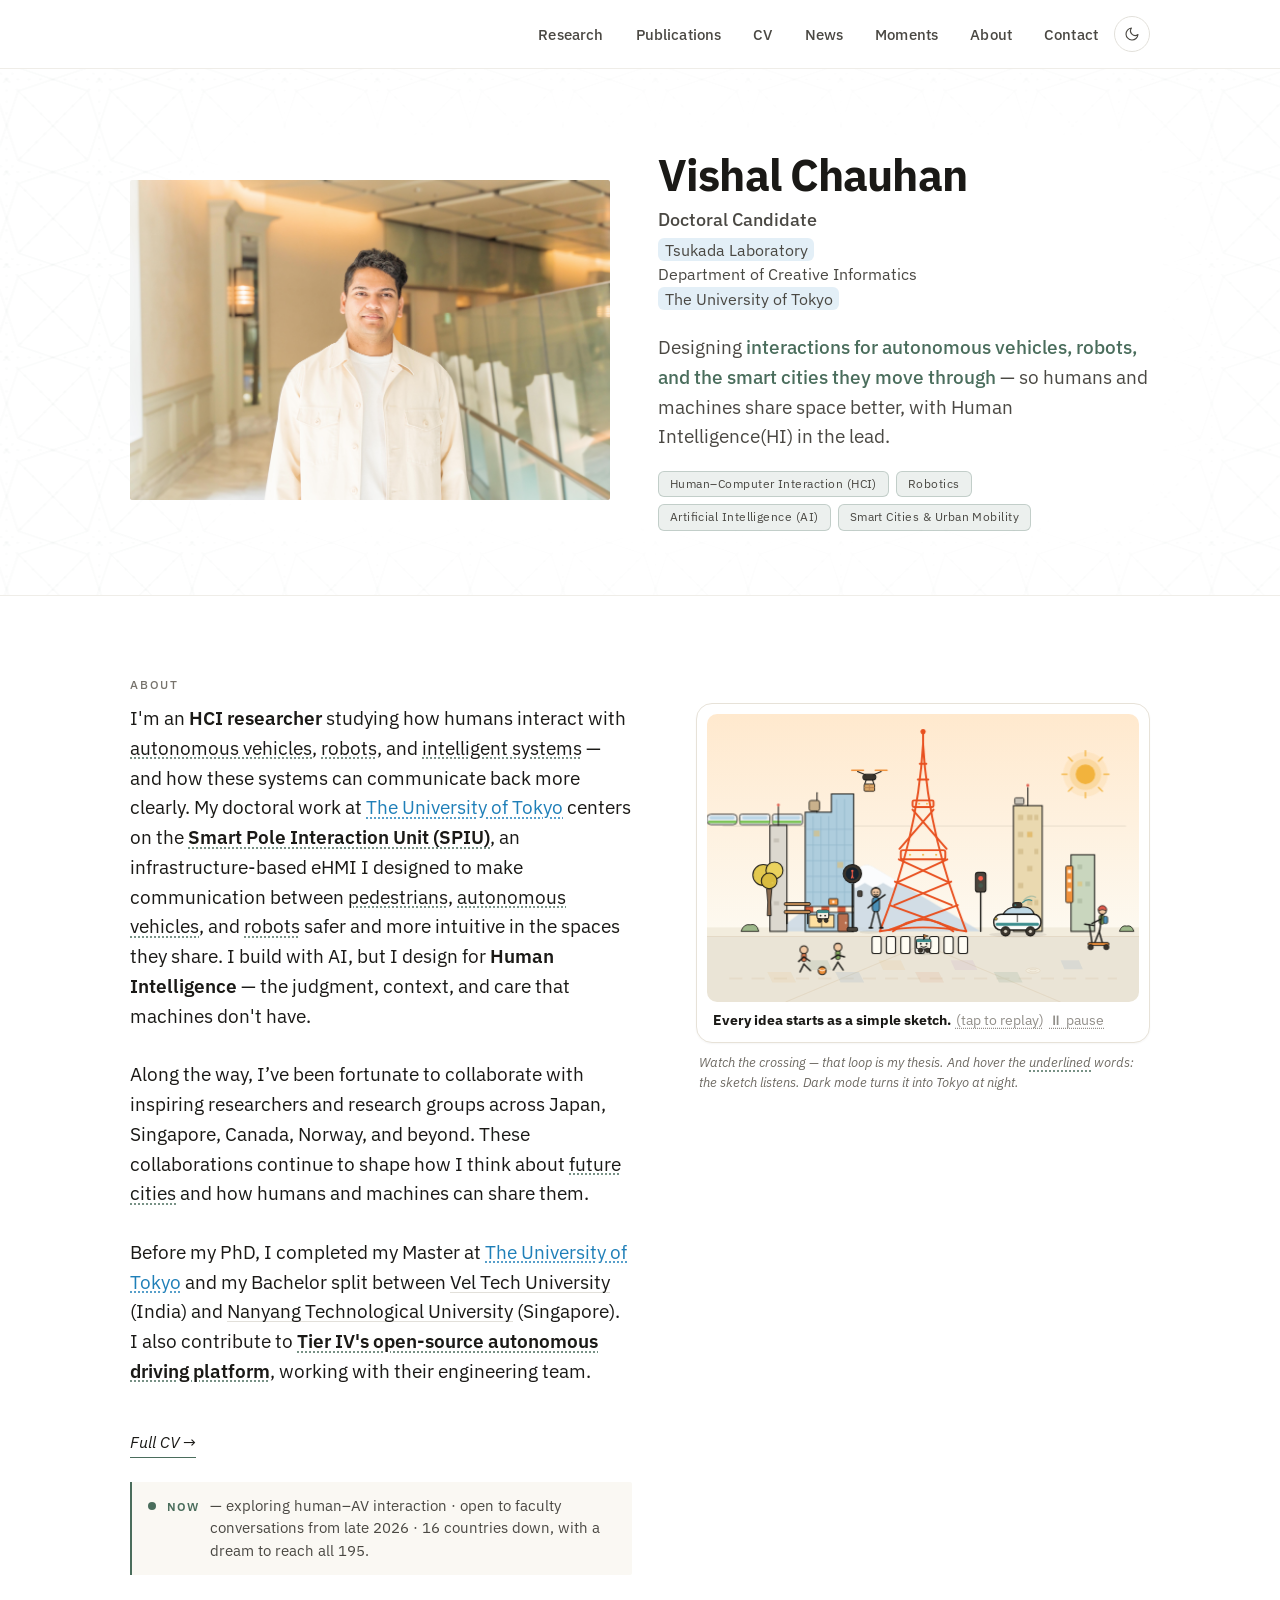
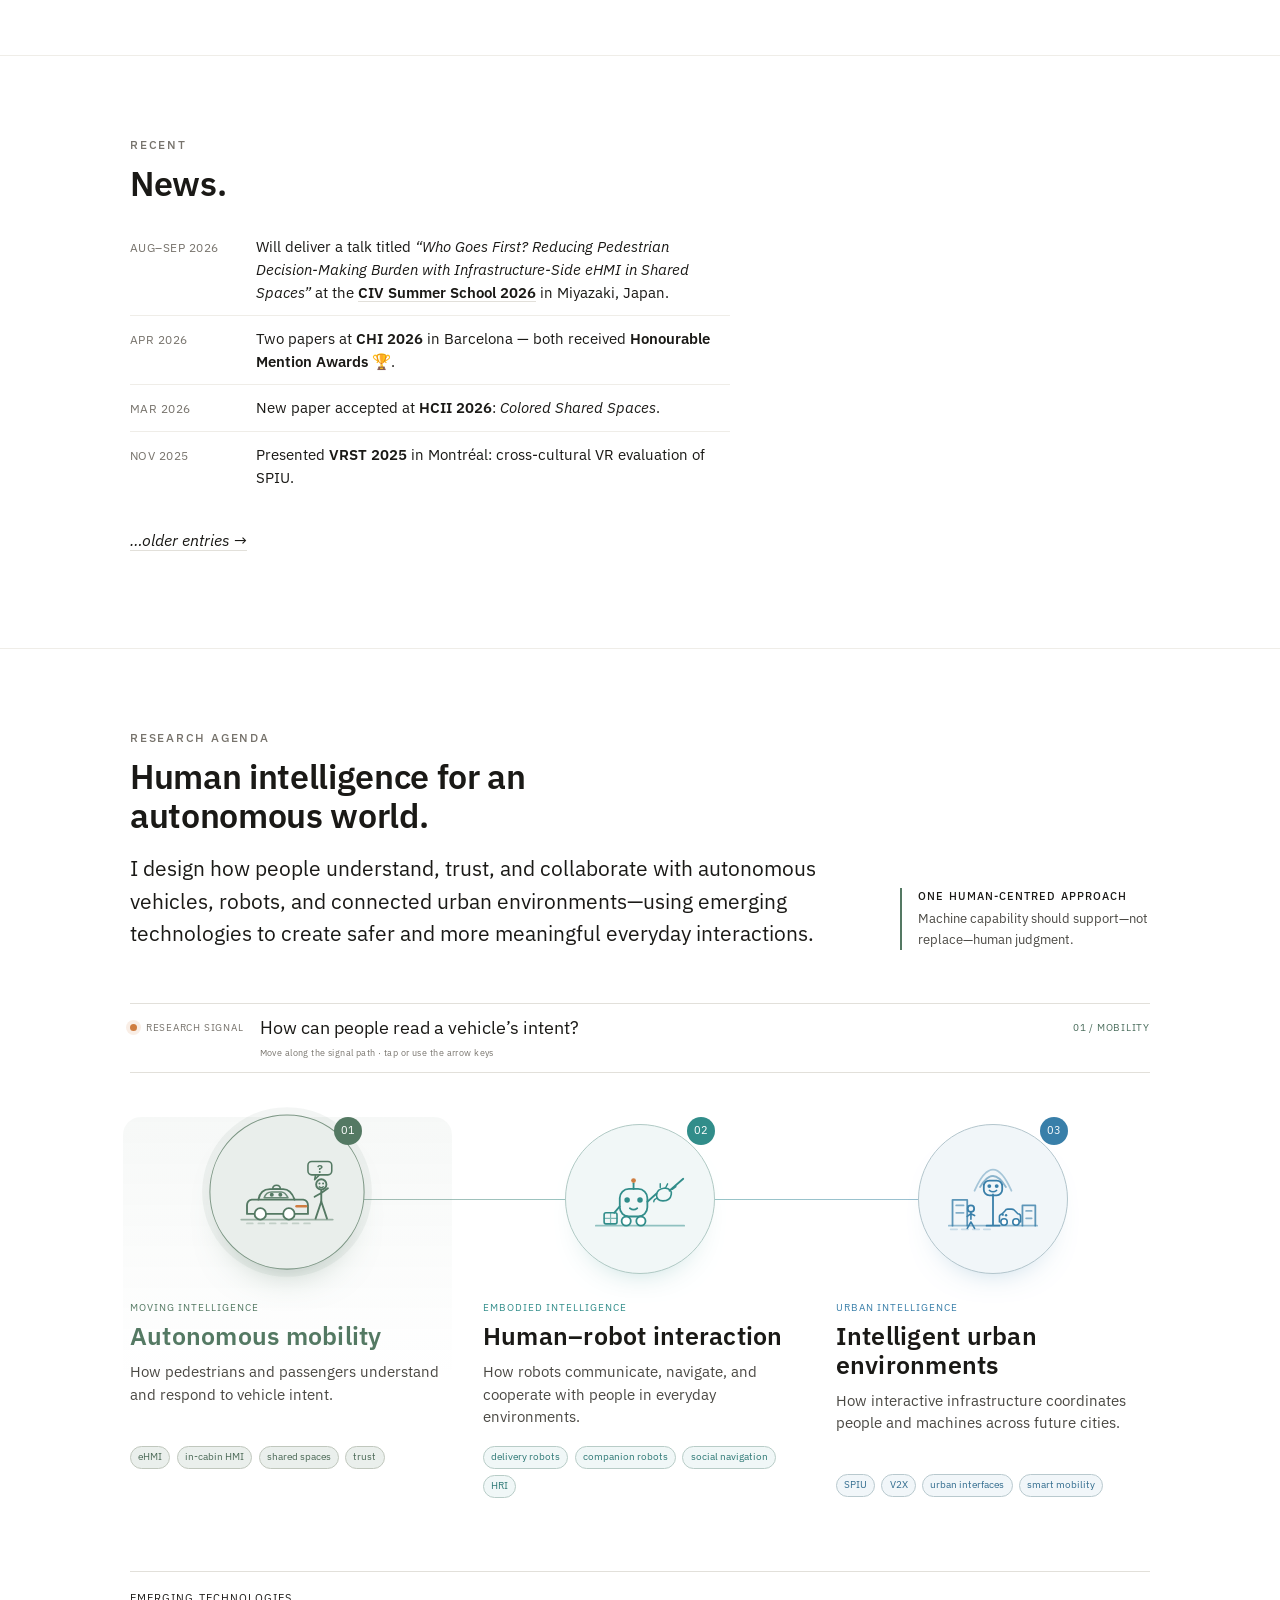
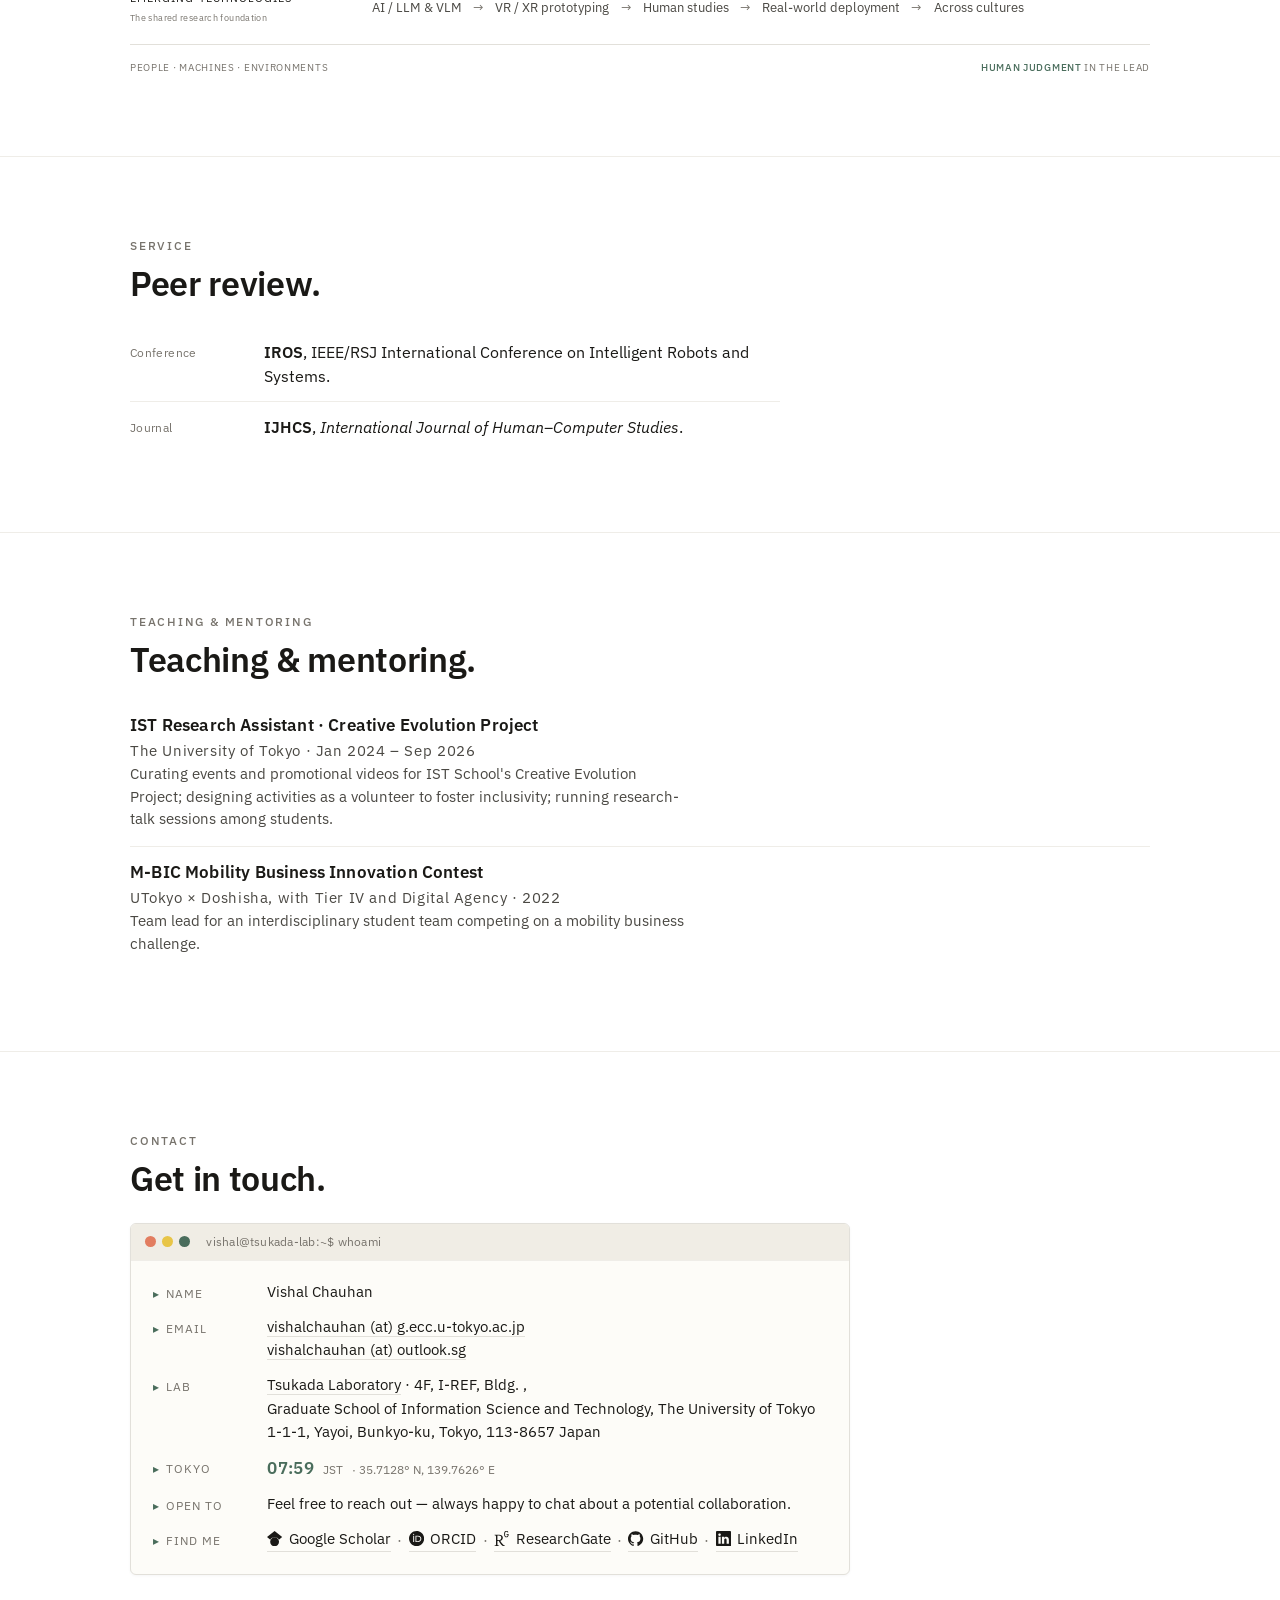
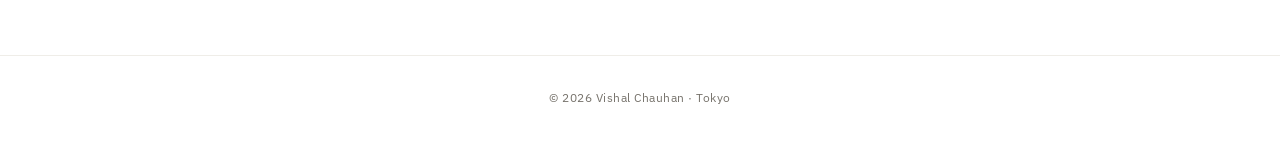
==== commit 09ce9448: "Update job title from 'Doctoral Candidate' to 'Assistant Professor'" ====
--- a/index.html
+++ b/index.html
@@ -396,7 +396,7 @@
     "@context": "https://schema.org",
     "@type": "Person",
     "name": "Vishal Chauhan",
-    "jobTitle": "Doctoral Candidate",
+    "jobTitle": "Assistant Professor",
     "affiliation": {
       "@type": "CollegeOrUniversity",
       "name": "The University of Tokyo"
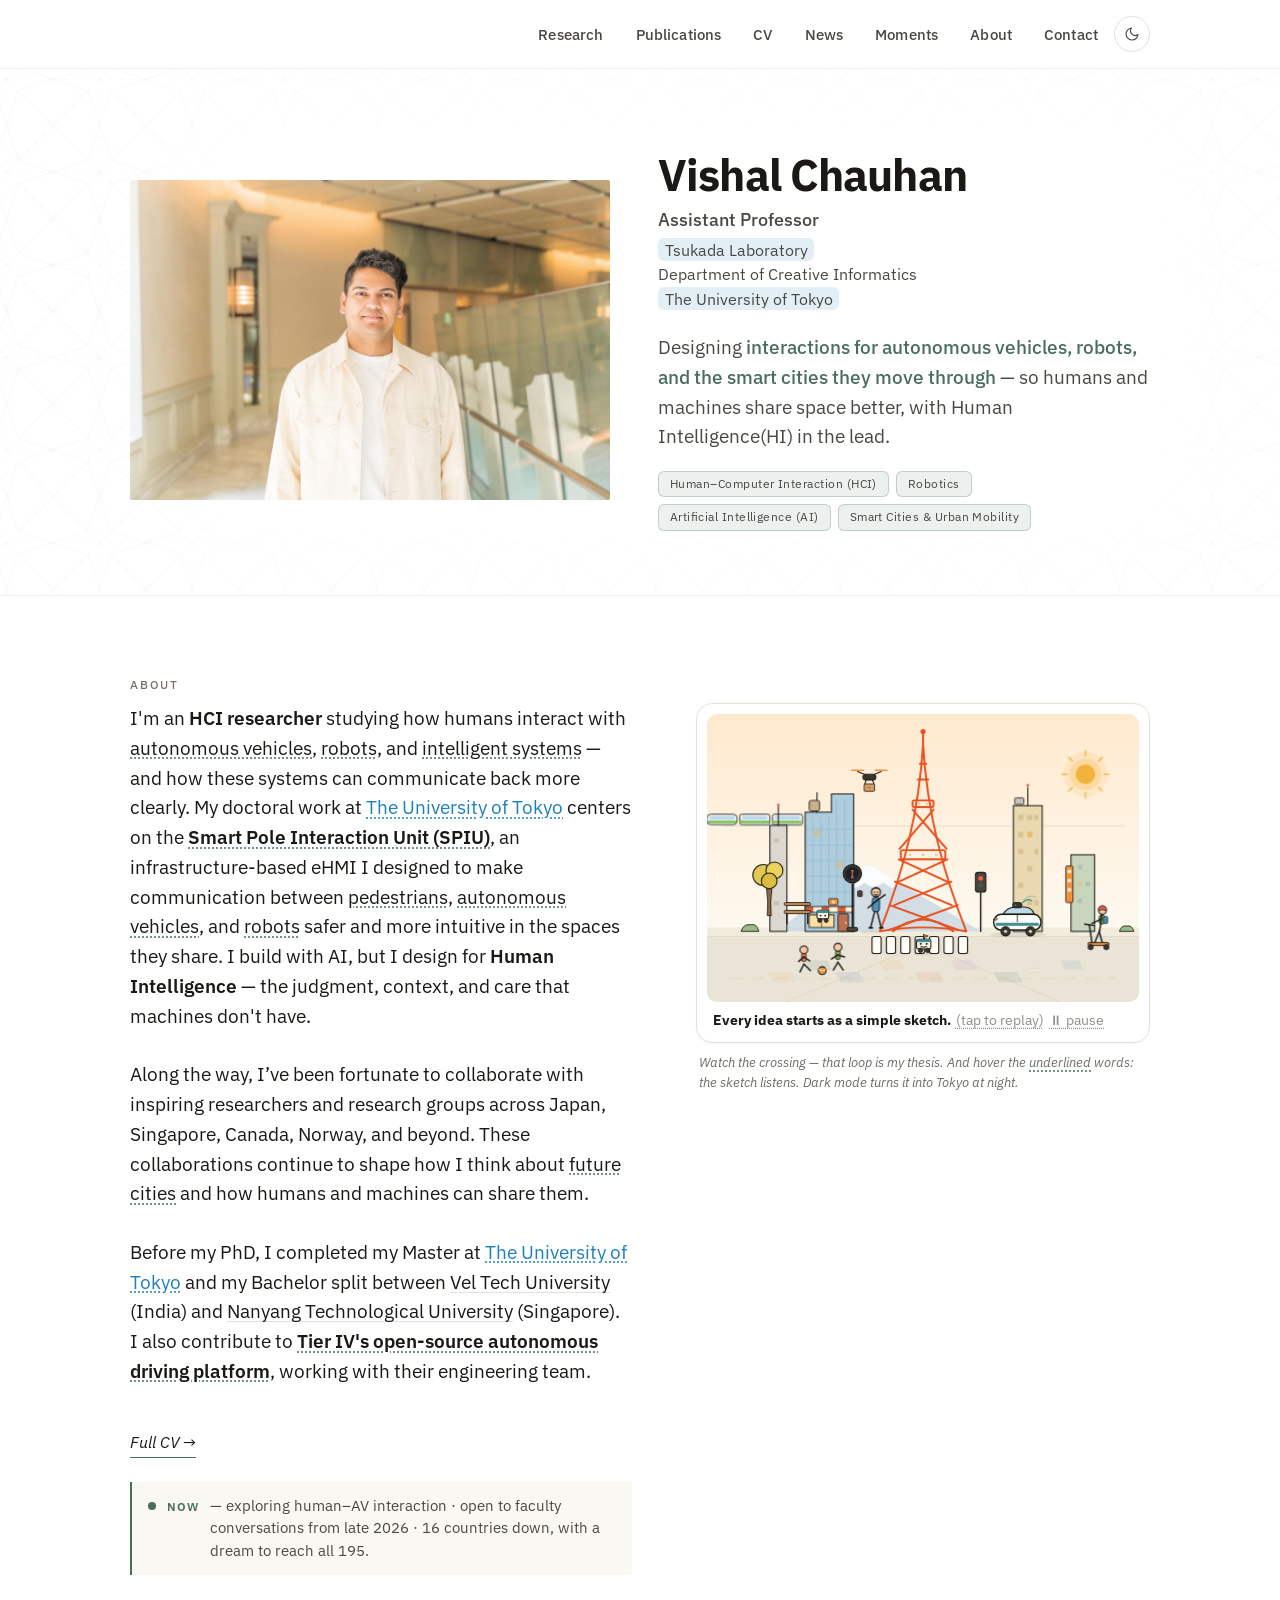
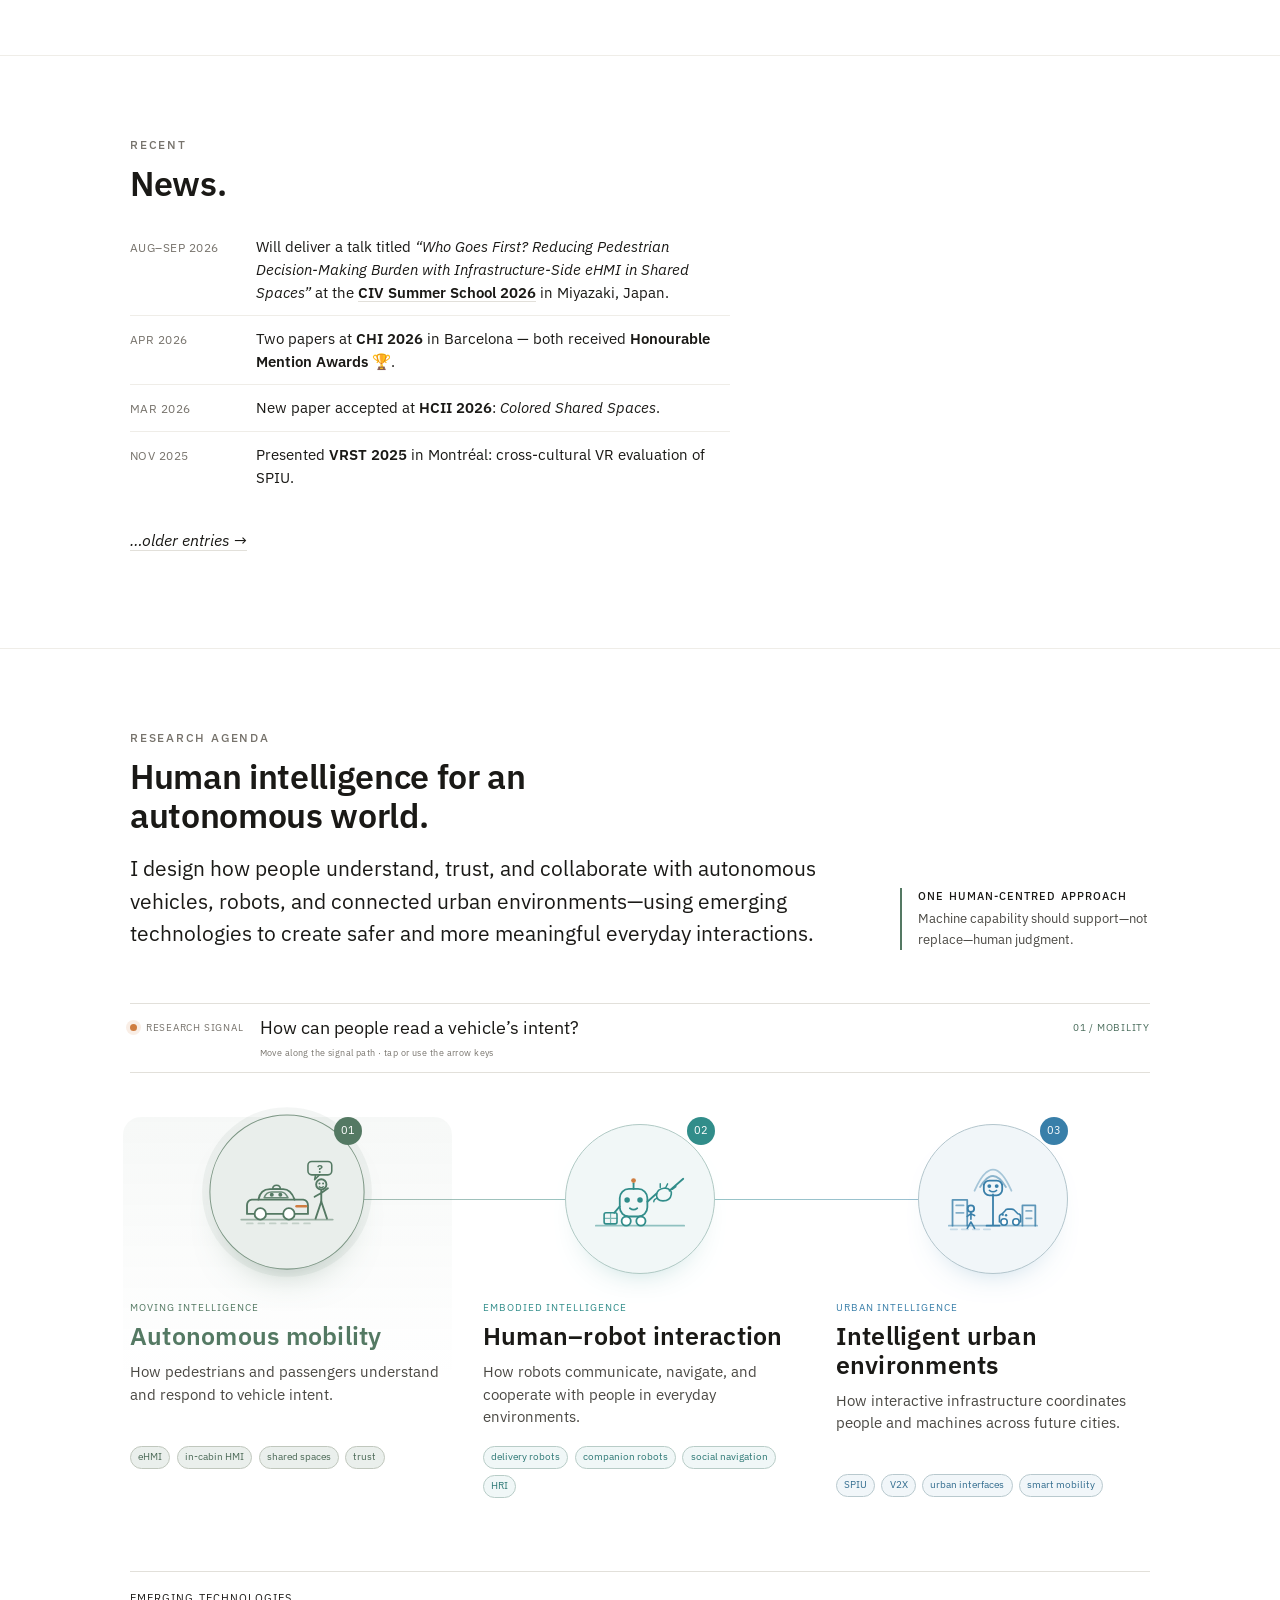
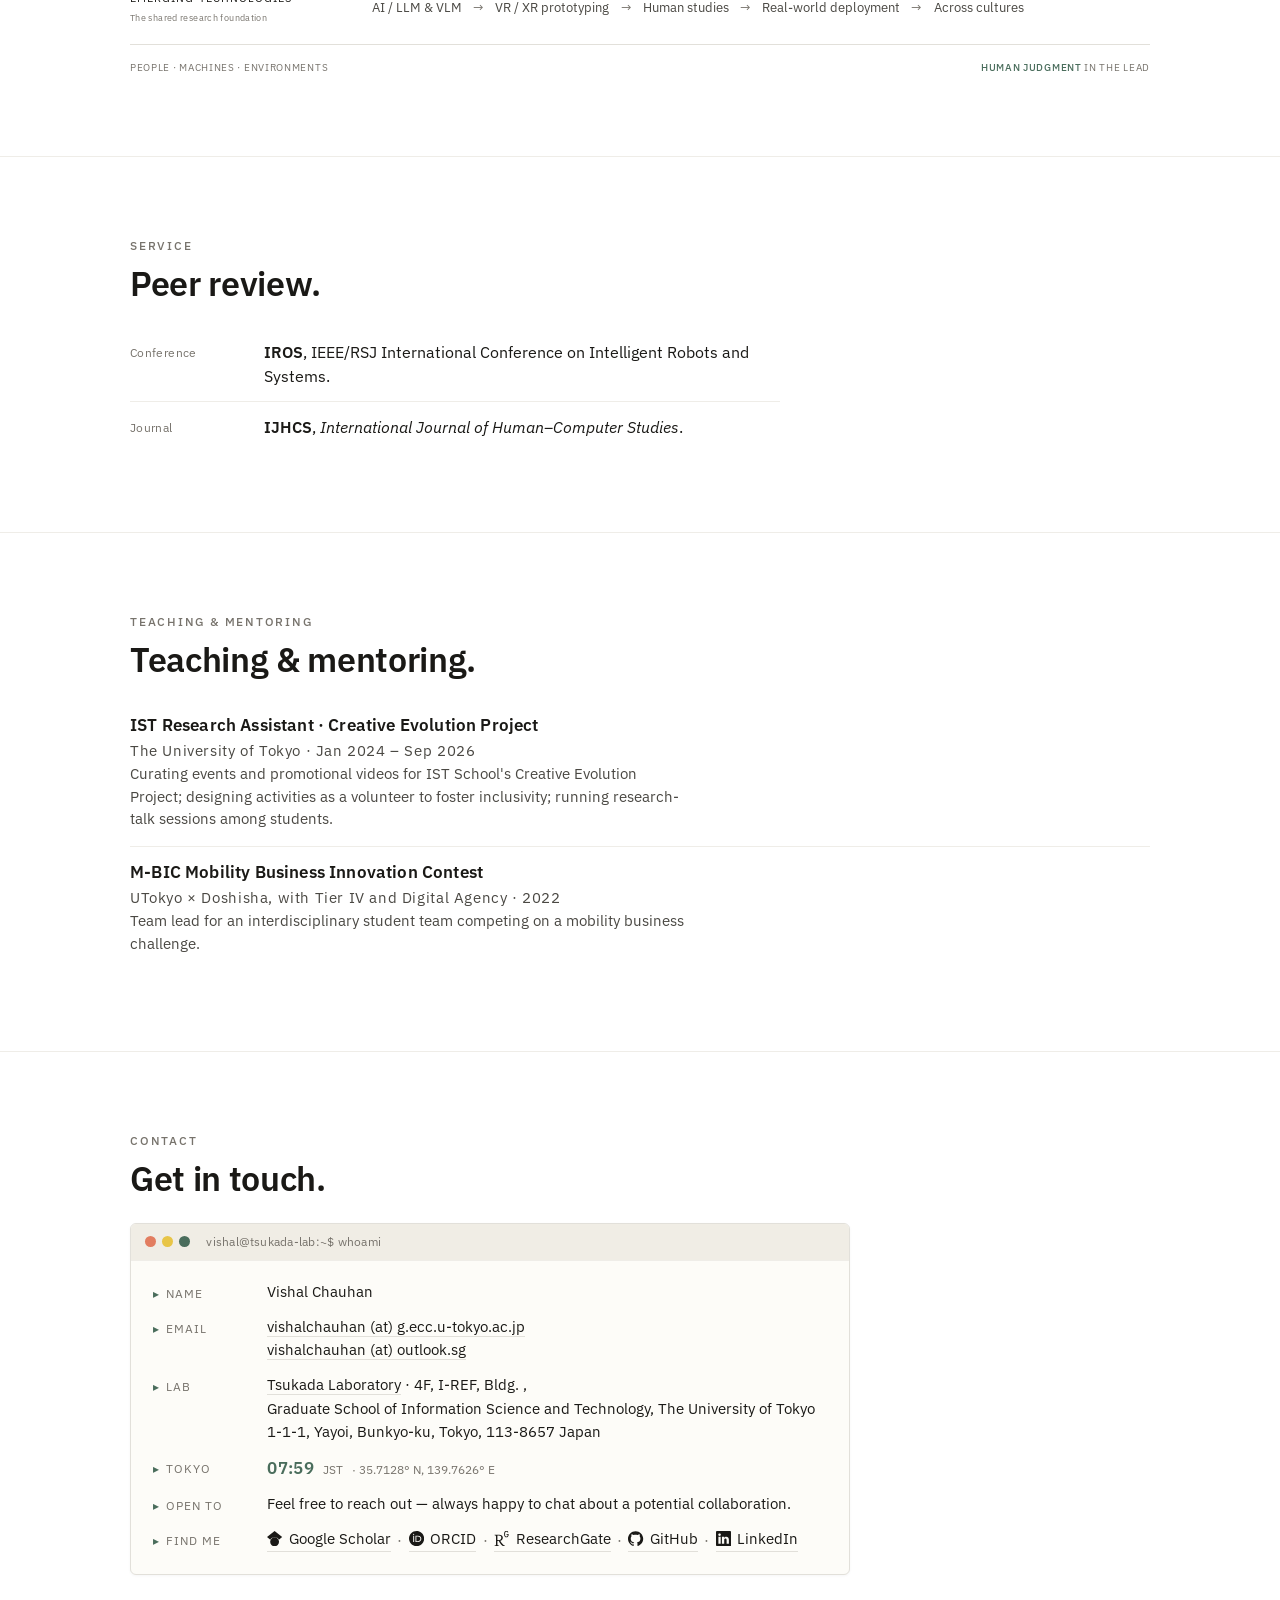
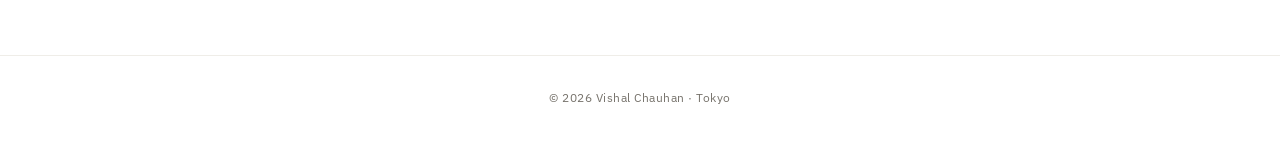
==== commit 61e66b38: "Update role and description for Vishal Chauhan" ====
--- a/index.html
+++ b/index.html
@@ -12,12 +12,12 @@
       document.documentElement.setAttribute('data-theme', 'light');
     })();
   </script>
-  <meta name="description" content="Vishal Chauhan — Doctoral researcher at The University of Tokyo. Infrastructure-based eHMI for pedestrian–autonomous-vehicle interaction." />
+  <meta name="description" content="Vishal Chauhan — Assistant Professor at The University of Tokyo. Infrastructure-based eHMI for pedestrian–autonomous-vehicle interaction." />
   <meta name="author" content="Vishal Chauhan" />
   <!-- Open Graph -->
   <meta property="og:type" content="profile" />
   <meta property="og:title" content="Vishal Chauhan — University of Tokyo" />
-  <meta property="og:description" content="Infrastructure-based eHMI for pedestrian–autonomous-vehicle interaction. PhD candidate, University of Tokyo." />
+  <meta property="og:description" content="Infrastructure-based eHMI for pedestrian–autonomous-vehicle interaction. Assistant Professor, University of Tokyo." />
   <meta property="og:image" content="https://vishalchauhan-hi.github.io/photo.jpg" />
   <meta property="og:url" content="https://vishalchauhan-hi.github.io/" />
   <meta name="twitter:card" content="summary_large_image" />
@@ -485,7 +485,7 @@
           <img class="portrait" src="photo.jpg" alt="Portrait of Vishal Chauhan" />
           <div class="hero-text">
             <h1>Vishal&nbsp;Chauhan</h1>
-            <p class="role">Doctoral Candidate</p>
+            <p class="role">Assistant Professor</p>
             <p class="affil">
               <a href="https://tlab.hongo.wide.ad.jp/">Tsukada&nbsp;Laboratory</a>   Department&nbsp;of&nbsp;Creative&nbsp;Informatics<br />
               <a href="https://www.u-tokyo.ac.jp/en/">The&nbsp;University&nbsp;of&nbsp;Tokyo</a>
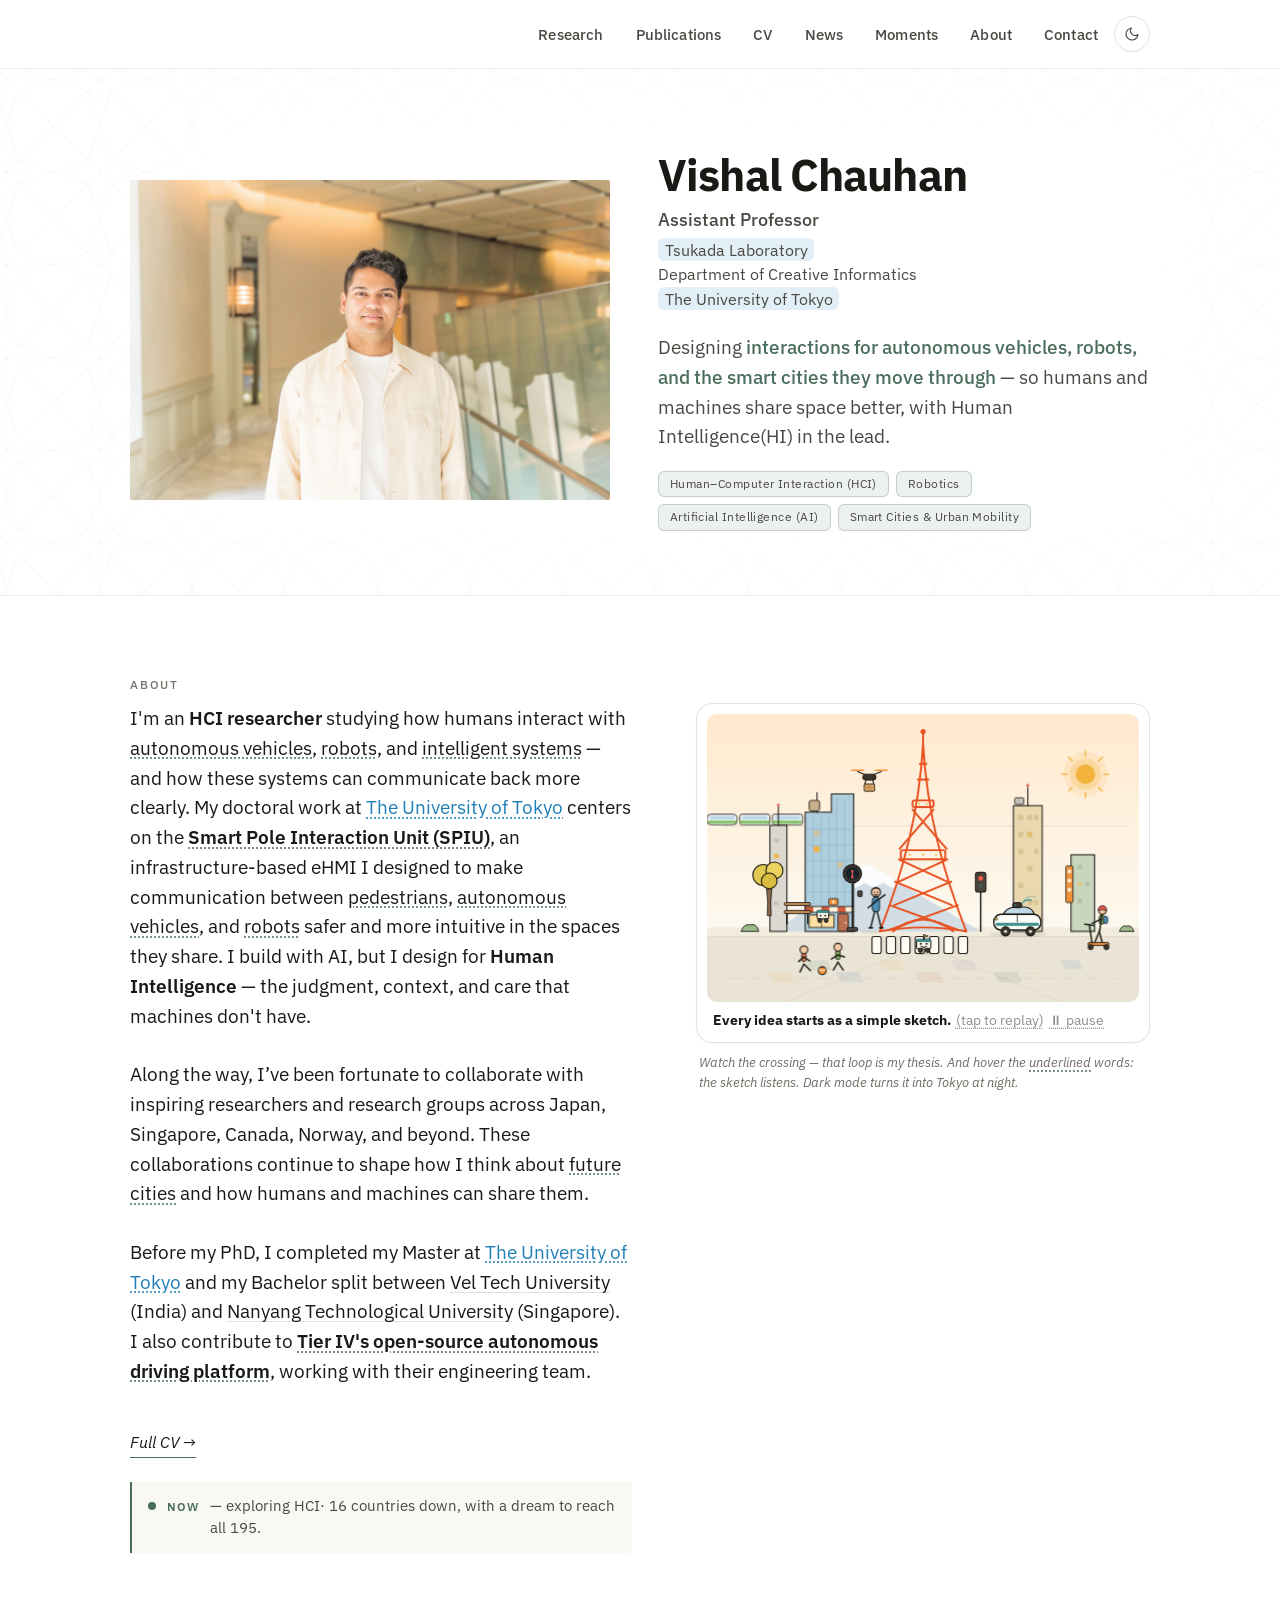
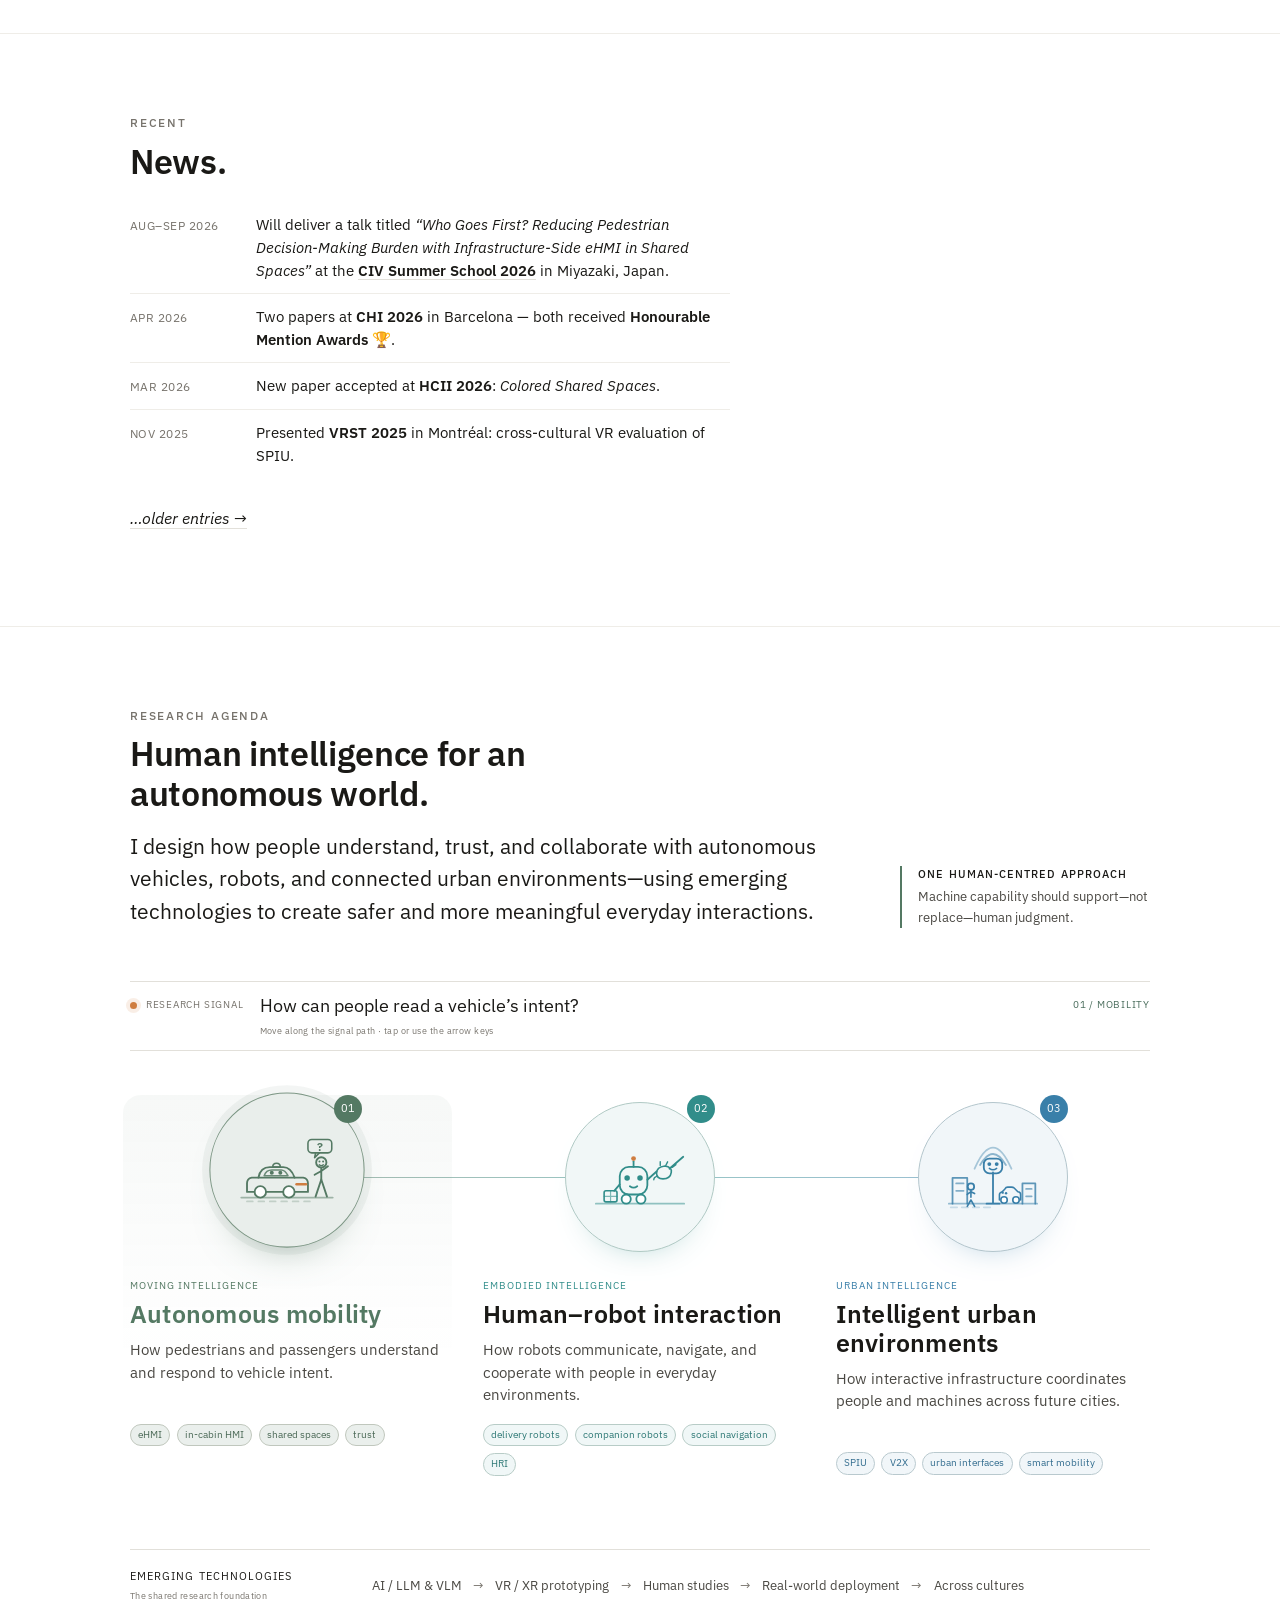
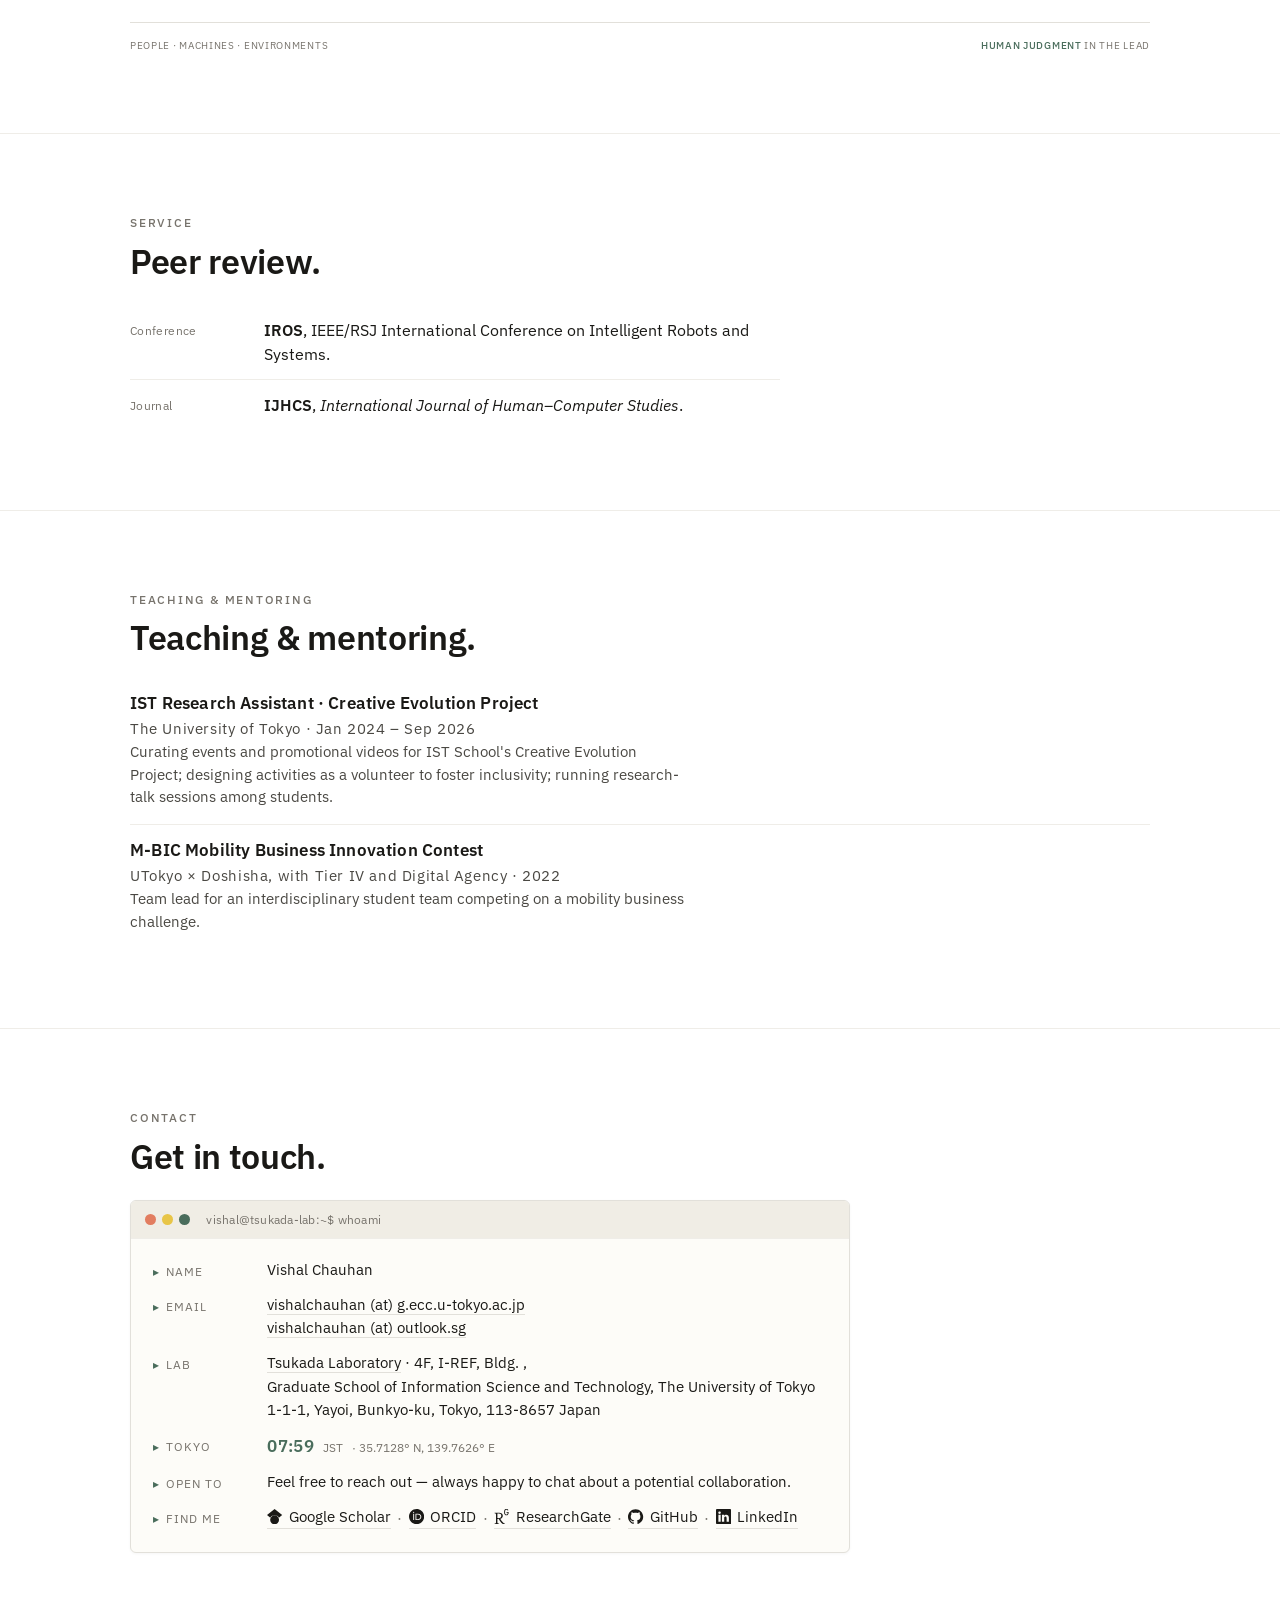
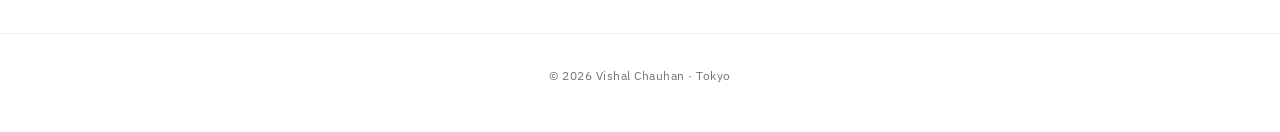
==== commit c841bc61: "Update index.html" ====
--- a/index.html
+++ b/index.html
@@ -577,8 +577,7 @@
         <p class="cv-line"><a class="cv-link" href="cv.html">Full CV →</a></p>
         <p class="now-line">
           <span class="now-dot" aria-hidden="true"></span>
-          <strong>Now</strong> — exploring human–AV interaction · open to faculty conversations
-          from late 2026 · 16 countries down, with a dream to reach all 195.
+          <strong>Now</strong> — exploring HCI· 16 countries down, with a dream to reach all 195.
         </p>
       </div>
       <div class="about-visual">
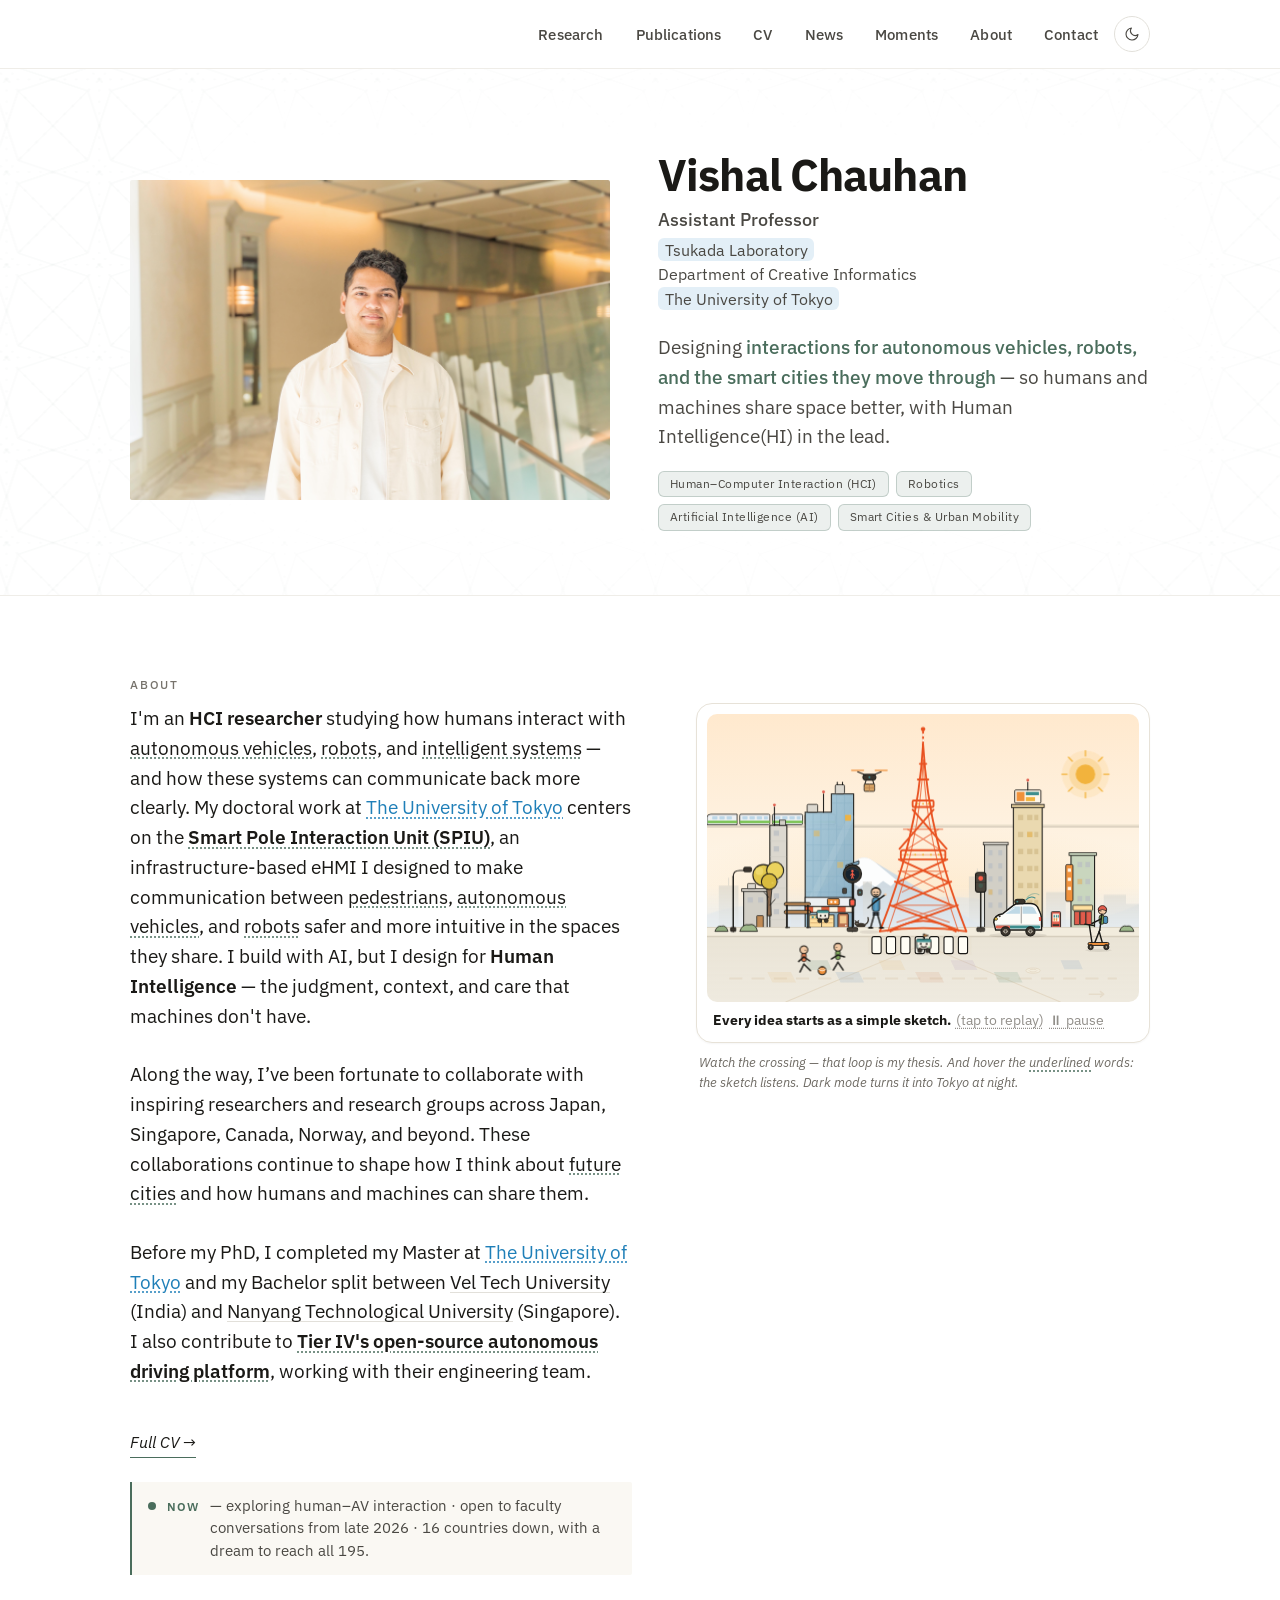
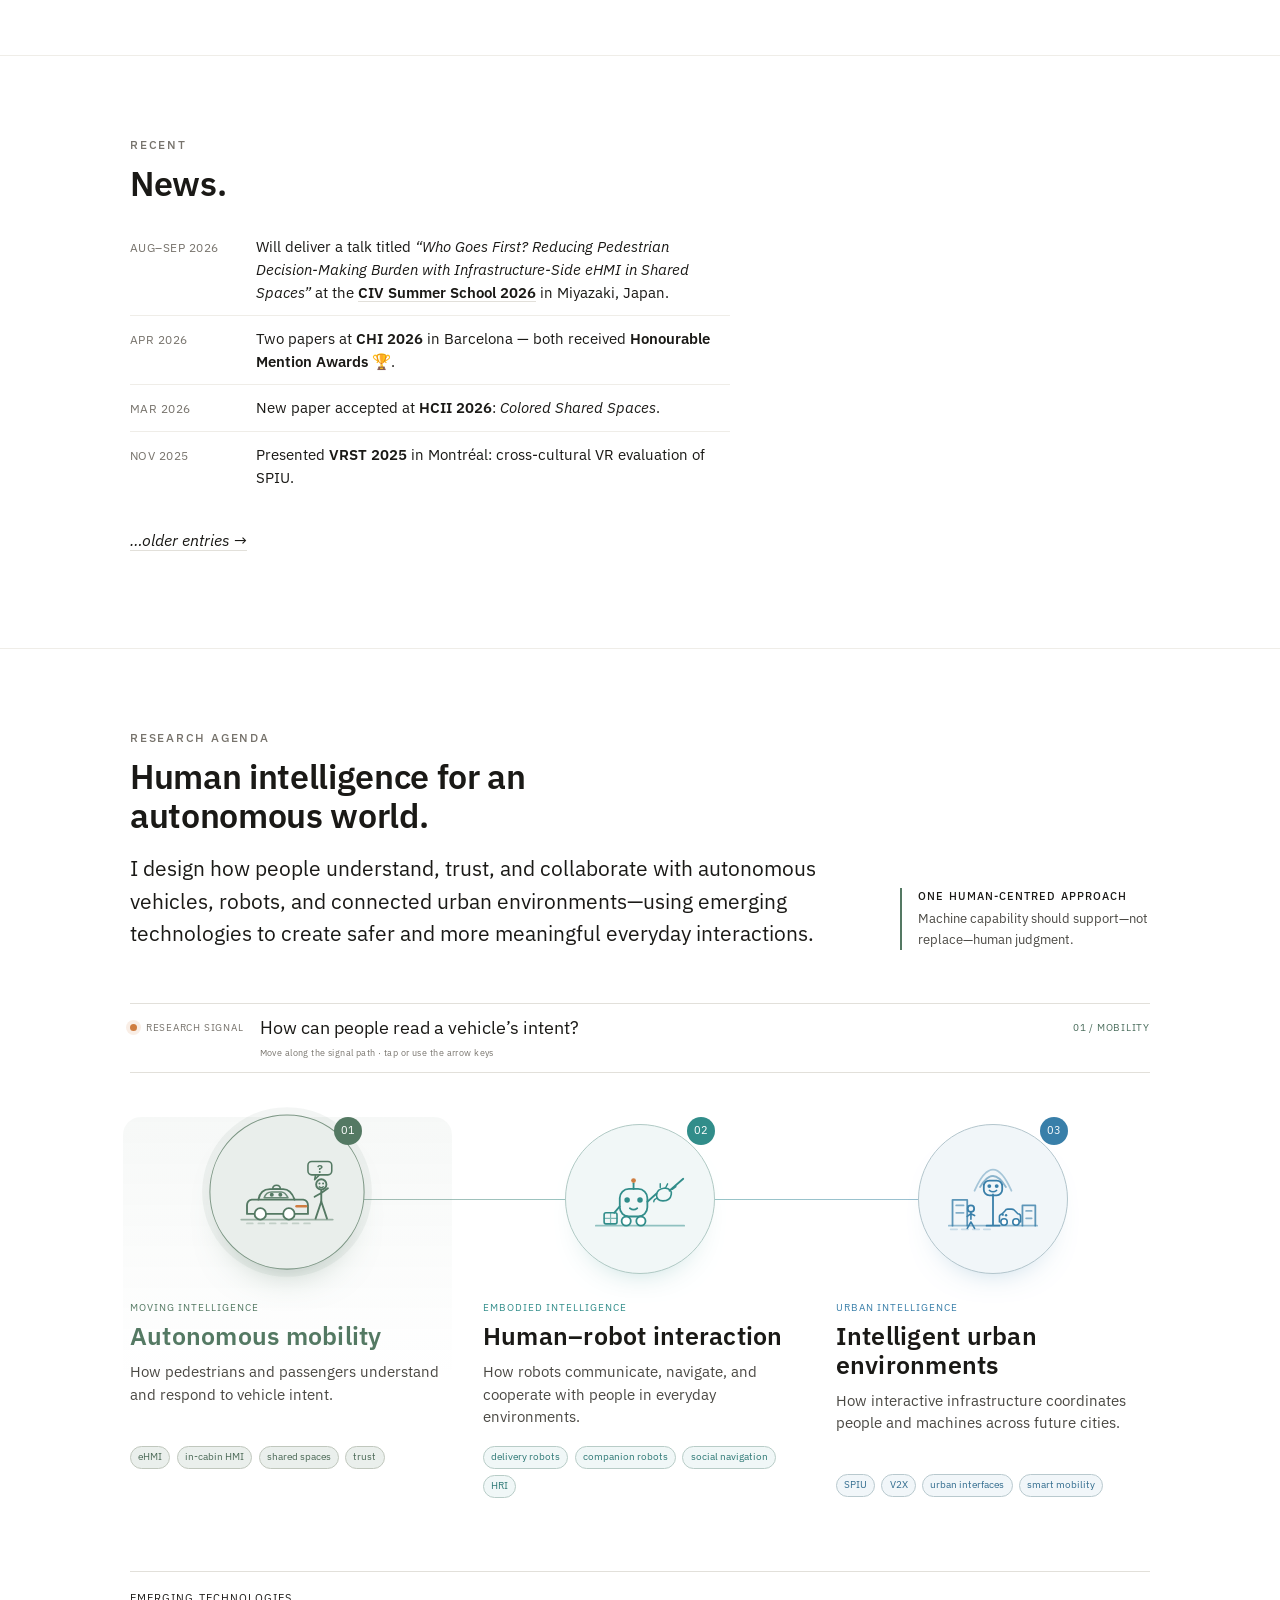
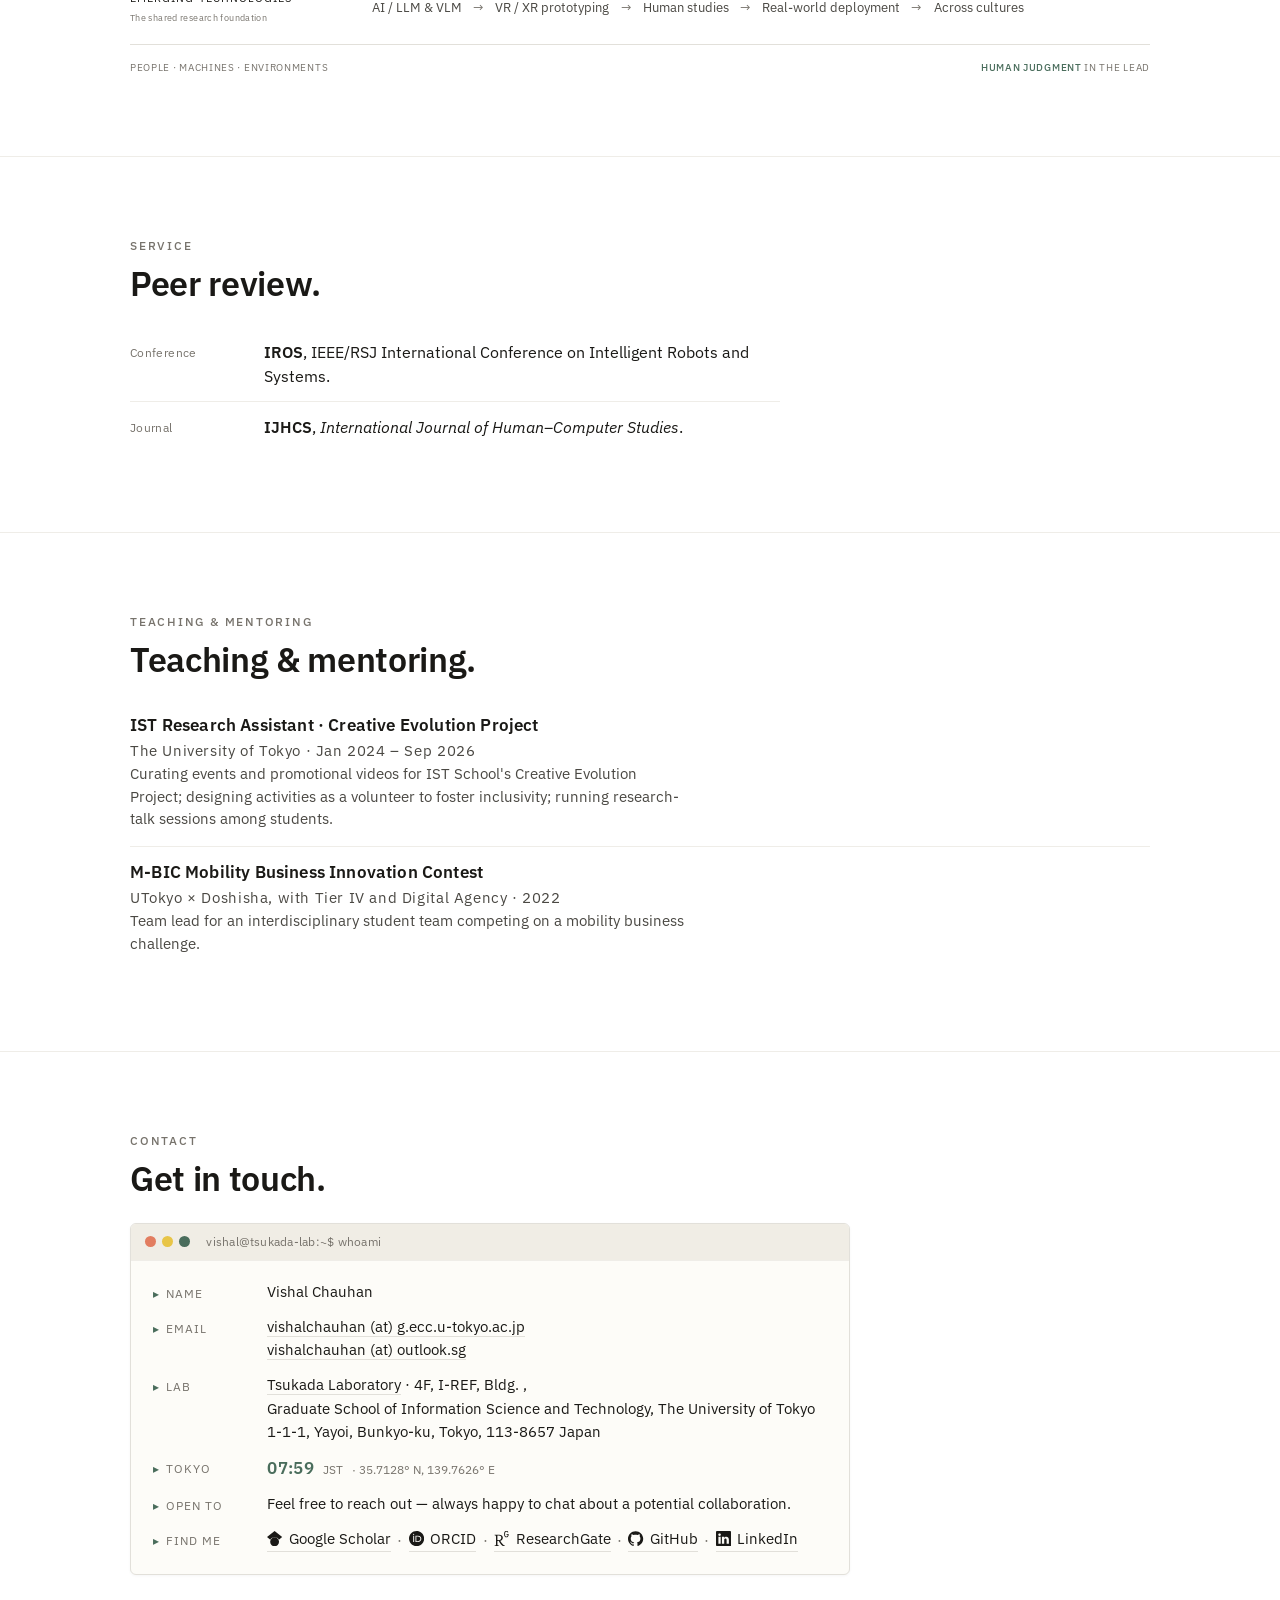
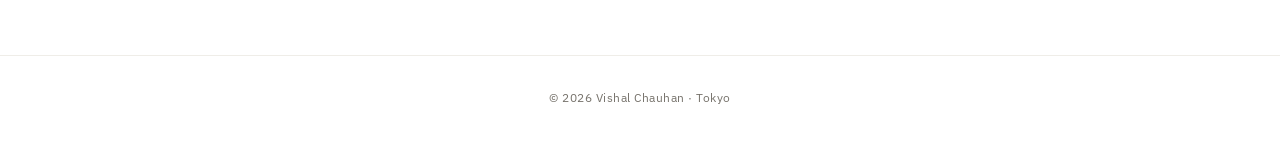
==== commit 361e484f: "Update index.html" ====
--- a/index.html
+++ b/index.html
@@ -116,21 +116,35 @@
   text-decoration-color:color-mix(in srgb, var(--kwc) 75%, transparent);
   text-decoration-thickness:2px;text-underline-offset:3px;
 }
+/* ---- extra palette for the v4 scene ---- */
+#about{
+  --haze:#E6EDF3; --horizon:#FFD9A6; --curb:#D6CEBD; --lamp:#FFE7B0;
+  --coat:#D9B48A; --pants:#3E4652; --neon:#FF5A5F; --winlit:#F2B33D;
+  --winoff:#B9BEC4; --concrete:#D2CFC6; --steel:#5E6670;
+}
+:is(html[data-theme="dark"], html.dark, body.dark) #about{
+  --haze:#1E2637; --horizon:#2A2440; --curb:#3A3F4A; --lamp:#FFD37A;
+  --coat:#8A6E4E; --pants:#20252E; --neon:#FF6B70; --winlit:#FFC65C;
+  --winoff:#333A48; --concrete:#3B4048; --steel:#8C96A3;
+}
 /* ---- SVG base ---- */
 .sk .s{fill:none;stroke:var(--ink);stroke-width:2.2;stroke-linecap:round;stroke-linejoin:round}
 .sk .thin{stroke-width:1.6}
-.sk .terra{stroke:var(--towerO);stroke-width:3;fill:none;stroke-linecap:round;stroke-linejoin:round}
+.sk .hair{stroke-width:1.2}
+.sk .terra{stroke:var(--towerO);stroke-width:2.8;fill:none;stroke-linecap:round;stroke-linejoin:round}
+.sk .terra2{stroke:var(--towerO);stroke-width:1.6;fill:none;stroke-linecap:round;opacity:.75}
 .sk .softl{stroke:var(--soft);stroke-width:1.6}
 .sk .cf{transition:fill-opacity .6s}
-.sk .winb{fill:var(--amber);stroke:none;transition:opacity .45s}
-.sk .win{opacity:.4}
+.sk .winb{fill:var(--winlit);stroke:none;transition:opacity .45s}
+.sk .win{opacity:.45}
 .sk .win-x{opacity:0}
 .sk .win-x.on{opacity:.95}
+.sk .wino{fill:var(--winoff);stroke:none;opacity:.7}
 .sk .halo{fill:var(--kwc);opacity:0;transition:opacity .35s;pointer-events:all}
-.sk .shdw{fill:#2B241C;opacity:.08;stroke:none}
-.sk .tile{opacity:.16}
-:is(html[data-theme="dark"], html.dark, body.dark) .sk .tile{opacity:.28}
-.sk.predraw .cf,.sk.predraw .winb{fill-opacity:0}
+.sk .shdw{fill:#2B241C;opacity:.09;stroke:none}
+.sk .tile{opacity:.18}
+:is(html[data-theme="dark"], html.dark, body.dark) .sk .tile{opacity:.3}
+.sk.predraw .cf,.sk.predraw .winb,.sk.predraw .wino{fill-opacity:0}
 .sk .only-night{display:none}
 :is(html[data-theme="dark"], html.dark, body.dark) .sk .only-night{display:inline}
 :is(html[data-theme="dark"], html.dark, body.dark) .sk .only-day{display:none}
@@ -141,9 +155,13 @@
 .st.tw{animation:twinkle 2.8s ease-in-out infinite alternate}
 @keyframes twinkle{from{opacity:.25}to{opacity:1}}
 :is(html[data-theme="dark"], html.dark, body.dark) .sk .win{opacity:.95}
+:is(html[data-theme="dark"], html.dark, body.dark) .sk .wino{opacity:.35}
 :is(html[data-theme="dark"], html.dark, body.dark) .sk .glow-n{filter:drop-shadow(0 0 6px rgba(255,190,80,.85))}
-:is(html[data-theme="dark"], html.dark, body.dark) .sk .t-body{filter:drop-shadow(0 0 12px rgba(255,140,50,.35))}
+:is(html[data-theme="dark"], html.dark, body.dark) .sk .glow-r{filter:drop-shadow(0 0 6px rgba(255,90,95,.8))}
+:is(html[data-theme="dark"], html.dark, body.dark) .sk .t-body{filter:drop-shadow(0 0 12px rgba(255,140,50,.4))}
 :is(html[data-theme="dark"], html.dark, body.dark) .sk .lampon{filter:drop-shadow(0 0 5px currentColor)}
+:is(html[data-theme="dark"], html.dark, body.dark) .sk .neon-f{animation:neon-flick 6s steps(1) infinite}
+@keyframes neon-flick{0%,88%,92%,100%{opacity:1}89%,91%{opacity:.35}}
 /* ---- interactive highlight ---- */
 .sk g.el{cursor:pointer}
 .sk g.el.is-live .s{stroke:var(--kwc);stroke-width:2.6}
@@ -152,24 +170,42 @@
 #el-city.is-live .win,#el-city.is-live .win-x{opacity:.95}
 #el-pole.is-live .ring{animation-duration:1.1s !important}
 /* ════════ THE LIVING SCENE (16s story clock) ════════ */
+/* robotaxi: arrives from the right, settles at the crossing, waits, drives off */
 .mv-av{animation:av-move 16s infinite}
 @keyframes av-move{
-  0%   {transform:translateX(255px);opacity:0;animation-timing-function:linear}
-  2%   {transform:translateX(240px);opacity:1;animation-timing-function:cubic-bezier(.15,.6,.2,1)}
+  0%   {transform:translateX(262px);opacity:0;animation-timing-function:linear}
+  2%   {transform:translateX(246px);opacity:1;animation-timing-function:cubic-bezier(.1,.7,.25,1)}
   21%  {transform:translateX(0)}
-  68%  {transform:translateX(0);animation-timing-function:cubic-bezier(.55,.05,.85,.4)}
+  22.5%{transform:translateX(-1.2px)}
+  24%  {transform:translateX(0)}
+  68%  {transform:translateX(0);animation-timing-function:cubic-bezier(.5,.05,.8,.35)}
   87%  {transform:translateX(-720px);opacity:1}
   88%  {opacity:0}
-  89%  {transform:translateX(255px);opacity:0}
-  100% {transform:translateX(255px);opacity:0}
+  89%  {transform:translateX(262px);opacity:0}
+  100% {transform:translateX(262px);opacity:0}
+}
+.av-nod{transform-box:fill-box;transform-origin:center bottom;animation:av-nod 16s infinite}
+@keyframes av-nod{
+  0%,19%{transform:rotate(0)} 21%{transform:rotate(-1.2deg)} 23.5%{transform:rotate(.5deg)} 25%,67%{transform:rotate(0)}
+  69%{transform:rotate(1.1deg)} 72%,100%{transform:rotate(0)}
+}
+.wheel{transform-box:fill-box;transform-origin:center;animation:wheel-spin 16s infinite}
+@keyframes wheel-spin{
+  0%{transform:rotate(0)}
+  2%{transform:rotate(-30deg);animation-timing-function:cubic-bezier(.1,.7,.25,1)}
+  21%,68%{transform:rotate(-820deg);animation-timing-function:cubic-bezier(.5,.05,.8,.35)}
+  87%,100%{transform:rotate(-2900deg)}
 }
 .av-dash{animation:dash-show 16s infinite;opacity:0}
 @keyframes dash-show{
-  0%,3%{opacity:0} 6%,17%{opacity:.6} 21%,67%{opacity:0}
+  0%,3%{opacity:0} 6%,15%{opacity:.6} 20%,67%{opacity:0}
   70%,86%{opacity:.6} 88%,100%{opacity:0}
 }
+.brake{animation:brake 16s infinite}
+@keyframes brake{0%,10%{opacity:.35} 14%,66%{opacity:1} 69%,100%{opacity:.35}}
 .lidar{animation:lidar-p 2.1s ease-in-out infinite}
-@keyframes lidar-p{0%,100%{opacity:.25}50%{opacity:.8}}
+@keyframes lidar-p{0%,100%{opacity:.25}50%{opacity:.85}}
+/* delivery robot crossing */
 .mv-bot{animation:bot-move 16s infinite}
 @keyframes bot-move{
   0%,23% {transform:translateX(-96px);opacity:1;animation-timing-function:linear}
@@ -181,15 +217,33 @@
   73%,100%{opacity:1;transform:translateX(-96px)}
 }
 .rig-hop{animation:hop 0.62s ease-in-out infinite}
-@keyframes hop{0%,100%{transform:translateY(0)}35%{transform:translateY(-2.6px)}}
-.sig-g,.pole-walk{animation:go-green 16s infinite;opacity:0}
-.sig-r,.pole-stand{animation:go-red 16s infinite}
+@keyframes hop{0%,100%{transform:translateY(0)}35%{transform:translateY(-2.4px)}}
+/* pedestrian crossing the other way */
+.mv-ped{animation:ped-cross 16s infinite;opacity:0}
+@keyframes ped-cross{
+  0%,21%{transform:translateX(0);opacity:0;animation-timing-function:linear}
+  23%{opacity:1}
+  57%{transform:translateX(-160px);opacity:1}
+  59%,100%{transform:translateX(-160px);opacity:0}
+}
+.leg-a{animation:leg-a .56s ease-in-out infinite alternate}
+.leg-b{animation:leg-b .56s ease-in-out infinite alternate}
+@keyframes leg-a{from{transform:rotate(-24deg)}to{transform:rotate(24deg)}}
+@keyframes leg-b{from{transform:rotate(24deg)}to{transform:rotate(-24deg)}}
+.arm-a{animation:leg-b .56s ease-in-out infinite alternate}
+.arm-b{animation:leg-a .56s ease-in-out infinite alternate}
+.ped-bob{animation:ped-bob .56s ease-in-out infinite alternate}
+@keyframes ped-bob{from{transform:translateY(0)}to{transform:translateY(-1.2px)}}
+/* signals: red until the car settles, green while the crossing happens */
+.sig-g,.pole-walk,.band-g{animation:go-green 16s infinite;opacity:0}
+.sig-r,.pole-stand,.band-r{animation:go-red 16s infinite}
 @keyframes go-green{0%,21%{opacity:0} 23%,60%{opacity:1} 63%,100%{opacity:0}}
 @keyframes go-red{0%,21%{opacity:1} 23%,60%{opacity:0} 63%,100%{opacity:1}}
-.ring{opacity:0;transform-box:fill-box;transform-origin:center;animation:ripple 2.8s ease-out infinite;stroke:var(--teal);stroke-width:2.2}
+.ring{opacity:0;transform-box:fill-box;transform-origin:center;animation:ripple 2.8s ease-out infinite;stroke:var(--teal);stroke-width:2}
 .ring.r2{animation-delay:1.4s}
 @keyframes ripple{0%{transform:scale(.5);opacity:.8}70%{opacity:.3}100%{transform:scale(1.5);opacity:0}}
-.mv-flyer{animation:flyer-move 13s linear infinite}
+/* sky traffic */
+.mv-flyer{animation:flyer-move 14s linear infinite}
 @keyframes flyer-move{
   0%{transform:translateX(-470px);opacity:0}
   4%{opacity:1}
@@ -199,8 +253,8 @@
 }
 .fbob{animation:f-bob 2.4s ease-in-out infinite alternate}
 @keyframes f-bob{from{transform:translateY(0)}to{transform:translateY(-3.5px)}}
-.mv-train{animation:train-run 26s linear infinite}
-@keyframes train-run{0%{transform:translateX(700px)}100%{transform:translateX(-880px)}}
+.mv-train{animation:train-run 24s linear infinite}
+@keyframes train-run{0%{transform:translateX(700px)}100%{transform:translateX(-900px)}}
 .d-drift{animation:drift 8s ease-in-out infinite alternate}
 @keyframes drift{from{transform:translateX(0)}to{transform:translateX(14px)}}
 .d-bob{animation:dr-bob 3s ease-in-out infinite alternate}
@@ -208,15 +262,16 @@
 .rotor{animation:rotor-f .16s steps(2) infinite}
 @keyframes rotor-f{from{opacity:1}to{opacity:.35}}
 .dr-shdw{transform-box:fill-box;transform-origin:center;animation:sh-b 3s ease-in-out infinite alternate}
-@keyframes sh-b{from{transform:scaleX(1);opacity:.08}to{transform:scaleX(.8);opacity:.05}}
+@keyframes sh-b{from{transform:scaleX(1);opacity:.09}to{transform:scaleX(.8);opacity:.05}}
 .cloud{animation:cloud-drift linear infinite}
-.cloud.c1{animation-duration:52s}
-.cloud.c2{animation-duration:74s;animation-delay:-30s}
+.cloud.c1{animation-duration:58s}
+.cloud.c2{animation-duration:80s;animation-delay:-34s}
+.cloud.c3{animation-duration:70s;animation-delay:-12s}
 @keyframes cloud-drift{
-  0%{transform:translateX(-170px);opacity:0}
-  6%{opacity:.9}
-  92%{opacity:.9}
-  100%{transform:translateX(700px);opacity:0}
+  0%{transform:translateX(-190px);opacity:0}
+  6%{opacity:.92}
+  92%{opacity:.92}
+  100%{transform:translateX(720px);opacity:0}
 }
 .mv-birds{animation:bird-fly 21s linear infinite;animation-delay:-6s}
 @keyframes bird-fly{
@@ -236,12 +291,14 @@
 .blinker{animation:beacon-p 3.2s ease-in-out infinite}
 @keyframes beacon-p{0%,100%{opacity:.12}45%,55%{opacity:.95}}
 .t-glow{animation:ray-b 3.6s ease-in-out infinite alternate}
+/* street life */
 .leaf{animation:leaf-fall 5.5s linear infinite}
 .leaf.l2{animation-delay:-2.7s}
+.leaf.l3{animation-delay:-4.1s}
 @keyframes leaf-fall{
-  0%{transform:translate(0,0);opacity:0}
+  0%{transform:translate(0,0) rotate(0);opacity:0}
   10%{opacity:.95}
-  100%{transform:translate(-12px,72px);opacity:0}
+  100%{transform:translate(-14px,76px) rotate(200deg);opacity:0}
 }
 #wave-arm{transform-origin:258px 286px;animation:wave 1.7s ease-in-out infinite alternate}
 @keyframes wave{from{transform:rotate(-12deg)}to{transform:rotate(22deg)}}
@@ -249,6 +306,8 @@
 @keyframes ball-x{0%{transform:translateX(-24px)}50%{transform:translateX(22px)}100%{transform:translateX(-24px)}}
 .ball-y{animation:ball-y 2.6s ease-in infinite}
 @keyframes ball-y{0%{transform:translateY(0)}42%{transform:translateY(-15px)}100%{transform:translateY(0)}}
+.ball-spin{transform-box:fill-box;transform-origin:center;animation:ball-spin 1.3s linear infinite}
+@keyframes ball-spin{to{transform:rotate(360deg)}}
 #kick1{transform-origin:148px 382px;animation:kick-a 5.2s ease-in-out infinite}
 @keyframes kick-a{0%,88%{transform:rotate(0)}94%{transform:rotate(-30deg)}100%{transform:rotate(0)}}
 #kick2{transform-origin:200px 379px;animation:kick-b 5.2s ease-in-out infinite}
@@ -262,6 +321,18 @@
 @keyframes blink{0%,93%,100%{transform:scaleY(1)}95%,97%{transform:scaleY(.1)}}
 .ant-tip{transform-origin:331px 344px;animation:ant-w 3.2s ease-in-out infinite alternate}
 @keyframes ant-w{from{transform:rotate(-8deg)}to{transform:rotate(8deg)}}
+.tail{transform-origin:241px 322px;animation:tail-w 1.9s ease-in-out infinite alternate}
+@keyframes tail-w{from{transform:rotate(-14deg)}to{transform:rotate(16deg)}}
+.noren{transform-box:fill-box;transform-origin:top center;animation:noren-s 2.6s ease-in-out infinite alternate}
+.noren.n2{animation-delay:-.9s}
+.noren.n3{animation-delay:-1.7s}
+@keyframes noren-s{from{transform:skewX(-3deg)}to{transform:skewX(3deg)}}
+.steam{animation:steam 3.2s ease-out infinite;opacity:0}
+.steam.s2{animation-delay:-1.1s}
+.steam.s3{animation-delay:-2.2s}
+@keyframes steam{0%{transform:translateY(0) scale(.8);opacity:0}20%{opacity:.7}100%{transform:translateY(-16px) scale(1.2);opacity:0}}
+.flag{transform-box:fill-box;transform-origin:left center;animation:flag-w 1.1s ease-in-out infinite alternate}
+@keyframes flag-w{from{transform:scaleX(1)}to{transform:scaleX(.7)}}
 #lyr-far,#lyr-mid{will-change:transform}
 /* pause / offscreen / reduced motion */
 .sk.paused *,.sk.offscreen *{animation-play-state:paused !important}
@@ -269,7 +340,8 @@
 @media (prefers-reduced-motion:reduce){
   .sk *{animation:none !important}
   .sk .ring{opacity:.3}
-  .sk .sig-r,.sk .pole-stand{opacity:1}
+  .sk .sig-r,.sk .pole-stand,.sk .band-r{opacity:1}
+  .sk .mv-ped{opacity:1;transform:translateX(-80px)}
 }
 @keyframes now-pulse{50%{box-shadow:0 0 0 6px color-mix(in srgb, var(--green) 22%, transparent)}}
 @media (prefers-reduced-motion:reduce){.now-dot{animation:none !important}}
@@ -577,50 +649,46 @@
         <p class="cv-line"><a class="cv-link" href="cv.html">Full CV →</a></p>
         <p class="now-line">
           <span class="now-dot" aria-hidden="true"></span>
-          <strong>Now</strong> — exploring HCI· 16 countries down, with a dream to reach all 195.
+          <strong>Now</strong> — exploring human–AV interaction · open to faculty conversations
+          from late 2026 · 16 countries down, with a dream to reach all 195.
         </p>
       </div>
       <div class="about-visual">
         <figure class="citysketch" style="margin:0">
           <div class="citysketch__stage">
             <svg id="citySketch" class="sk" viewBox="0 0 660 440" role="img"
-                 aria-label="Colorful animated illustration of a future Tokyo street: a robotaxi stops at a crossing, the Smart Pole shows a green walk figure, a delivery robot crosses, then the car drives on — under Tokyo Tower, Mt. Fuji, a passing train, a package drone and drifting clouds. In dark mode the scene becomes Tokyo at night.">
+                 aria-label="Colorful animated illustration of a future Tokyo street: a robotaxi slows and stops at a crossing, the Smart Pole switches to a green walk figure, a delivery robot and a pedestrian cross, then the car drives on — under Tokyo Tower, Mt. Fuji, a passing Yamanote train, a package drone and drifting clouds. In dark mode the scene becomes Tokyo at night.">
               <defs>
                 <linearGradient id="skyG" x1="0" y1="0" x2="0" y2="1">
                   <stop class="sky1" offset="0"/>
                   <stop class="sky2" offset="1"/>
+                </linearGradient>
+                <radialGradient id="glowG" cx=".5" cy="1" r=".75">
+                  <stop offset="0" stop-color="var(--horizon)" stop-opacity=".6"/>
+                  <stop offset="1" stop-color="var(--horizon)" stop-opacity="0"/>
+                </radialGradient>
+                <linearGradient id="hazeG" x1="0" y1="0" x2="0" y2="1">
+                  <stop offset="0" stop-color="var(--haze)" stop-opacity="0"/>
+                  <stop offset="1" stop-color="var(--haze)" stop-opacity=".95"/>
+                </linearGradient>
+                <linearGradient id="glassG" x1="0" y1="0" x2="1" y2="1">
+                  <stop offset="0" stop-color="var(--glass)"/>
+                  <stop offset="1" stop-color="var(--mull)" stop-opacity=".9"/>
+                </linearGradient>
+                <linearGradient id="roadG" x1="0" y1="0" x2="0" y2="1">
+                  <stop offset="0" stop-color="var(--road)"/>
+                  <stop offset="1" stop-color="var(--road)" stop-opacity=".78"/>
                 </linearGradient>
                 <mask id="moonM">
                   <rect x="556" y="70" width="44" height="44" fill="#fff"/>
                   <circle cx="585.5" cy="87" r="11.5" fill="#000"/>
                 </mask>
               </defs>
-              <!-- sky + ground base -->
+              <!-- ─── sky ─── -->
               <rect class="cf" x="0" y="0" width="660" height="333" fill="url(#skyG)"/>
-              <rect class="cf" x="0" y="326" width="660" height="14" fill="var(--walk)"/>
-              <rect class="cf" x="0" y="340" width="660" height="100" fill="var(--road)"/>
-              <line class="softl" x1="0" y1="340" x2="660" y2="340"/>
-              <g id="roaddetail">
-                <line class="softl" x1="330" y1="352" x2="120" y2="440"/>
-                <line class="softl" x1="330" y1="352" x2="540" y2="440"/>
-                <line x1="34" y1="404" x2="626" y2="404" stroke="var(--soft)" stroke-width="3" stroke-dasharray="20 14" opacity=".8"/>
-                <ellipse class="cf" cx="498" cy="392" rx="11" ry="4" fill="var(--walk)" stroke="var(--soft)" stroke-width="1.4"/>
-                <ellipse cx="498" cy="392" rx="6" ry="2" fill="none" stroke="var(--soft)" stroke-width="1.2"/>
-                <!-- Colored Shared Spaces pavement — HCII 2026 -->
-                <g class="csstiles">
-                  <path class="cf tile" d="M92 394 h36 l8 16 h-36 z"  fill="#e6c184"/>
-                  <path class="cf tile" d="M150 376 h34 l7 15 h-34 z" fill="#6f9d86"/>
-                  <path class="cf tile" d="M196 394 h36 l8 16 h-36 z" fill="#7fa3c0"/>
-                  <path class="cf tile" d="M262 376 h34 l7 15 h-34 z" fill="#e6c184"/>
-                  <path class="cf tile" d="M318 394 h36 l8 16 h-36 z" fill="#d99a78"/>
-                  <path class="cf tile" d="M372 376 h34 l7 15 h-34 z" fill="#b99ec0"/>
-                  <path class="cf tile" d="M438 394 h36 l8 16 h-36 z" fill="#6f9d86"/>
-                  <path class="cf tile" d="M540 376 h28 l6 14 h-28 z" fill="#7fa3c0"/>
-                </g>
-              </g>
-              <!-- FAR LAYER: parallax -->
+              <rect class="only-day" x="0" y="110" width="660" height="223" fill="url(#glowG)"/>
+              <!-- ─── FAR LAYER (parallax) ─── -->
               <g id="lyr-far">
-                <!-- stars + moon (night) / sun (day) -->
                 <g class="stars" fill="#F4EAD0">
                   <circle class="st tw" cx="64"  cy="58"  r="1.4"/>
                   <circle class="st"    cx="142" cy="38"  r="1.1"/>
@@ -634,14 +702,19 @@
                   <circle class="st tw" cx="626" cy="148" r="1.2" style="animation-delay:-1s"/>
                   <circle class="st"    cx="164" cy="18"  r="1"/>
                   <circle class="st"    cx="486" cy="24"  r="1"/>
+                  <circle class="st tw" cx="340" cy="20"  r="1.1" style="animation-delay:-2.4s"/>
+                  <circle class="st"    cx="26"  cy="96"  r="1"/>
+                  <circle class="st tw" cx="452" cy="150" r="1" style="animation-delay:-.3s"/>
+                  <circle class="st"    cx="250" cy="120" r="1"/>
                 </g>
                 <g class="only-night">
-                  <circle cx="578" cy="92" r="22" fill="#F2E8CC" opacity=".12"/>
+                  <circle cx="578" cy="92" r="26" fill="#F2E8CC" opacity=".08"/>
+                  <circle cx="578" cy="92" r="18" fill="#F2E8CC" opacity=".12"/>
                   <circle cx="578" cy="92" r="13.5" fill="#F2E8CC" mask="url(#moonM)"/>
                 </g>
                 <g id="sun" class="only-day">
-                  <circle class="cf" cx="578" cy="92" r="34" fill="var(--amber)" opacity=".13"/>
-                  <circle class="cf" cx="578" cy="92" r="24" fill="var(--amber)" opacity=".26"/>
+                  <circle class="cf" cx="578" cy="92" r="36" fill="var(--amber)" opacity=".12"/>
+                  <circle class="cf" cx="578" cy="92" r="25" fill="var(--amber)" opacity=".24"/>
                   <g class="sun-core"><circle class="cf" cx="578" cy="92" r="15" fill="var(--amber)"/></g>
                   <g stroke="var(--amber)" stroke-width="2" stroke-linecap="round">
                     <line class="ray" x1="578" y1="64" x2="578" y2="56"/>
@@ -654,22 +727,49 @@
                     <line class="ray" x1="578" y1="120" x2="578" y2="128"/>
                   </g>
                 </g>
+                <!-- distant ridge -->
+                <path class="cf" d="M0 306 Q70 282 150 296 T310 288 T480 300 T660 290 V333 H0 Z" fill="var(--fuji)" opacity=".4"/>
                 <!-- Mt. Fuji -->
-                <path class="cf" d="M106 332 L230 236 q14 -11 28 0 L418 332 Z" fill="var(--fuji)" opacity=".85"/>
-                <path class="cf" d="M202 258 L230 236 q14 -11 28 0 L295 258 l-12 8 -14 -8 -14 8 -14 -8 -14 8 -13 -8 z" fill="var(--snow)" opacity=".92"/>
-                <!-- distant rail + Yamanote-style train -->
-                <line x1="24" y1="171" x2="640" y2="171" stroke="var(--soft)" stroke-width="1.6" opacity=".8"/>
+                <path class="cf" d="M92 333 L224 226 q16 -13 32 0 L436 333 Z" fill="var(--fuji)" opacity=".9"/>
+                <path class="cf" d="M192 254 L224 226 q16 -13 32 0 L290 254 l-9 9 -12 -8 -12 9 -12 -8 -12 9 -12 -8 -12 9 -11 -8 z" fill="var(--snow)" opacity=".95"/>
+                <g stroke="var(--snow)" stroke-width="1.2" opacity=".35" stroke-linecap="round">
+                  <path d="M232 262 L200 318"/>
+                  <path d="M252 262 L262 300"/>
+                </g>
+                <!-- distant skyline silhouettes -->
+                <g fill="var(--concrete)" opacity=".55">
+                  <rect class="cf" x="18" y="262" width="30" height="71"/>
+                  <rect class="cf" x="128" y="286" width="16" height="47"/>
+                  <rect class="cf" x="238" y="256" width="14" height="77"/>
+                  <rect class="cf" x="400" y="248" width="26" height="85"/>
+                  <rect class="cf" x="518" y="272" width="30" height="61"/>
+                  <rect class="cf" x="606" y="276" width="34" height="57"/>
+                  <rect class="cf" x="640" y="290" width="20" height="43"/>
+                </g>
+                <line x1="33" y1="262" x2="33" y2="250" stroke="var(--concrete)" stroke-width="1.4" opacity=".7"/>
+                <line x1="413" y1="248" x2="413" y2="236" stroke="var(--concrete)" stroke-width="1.4" opacity=".7"/>
+                <!-- haze at the horizon -->
+                <rect x="0" y="262" width="660" height="71" fill="url(#hazeG)"/>
+                <!-- elevated rail + Yamanote train -->
+                <rect class="cf" x="0" y="169" width="660" height="4" fill="var(--soft)" opacity=".85"/>
+                <line x1="0" y1="173" x2="660" y2="173" stroke="var(--ink)" stroke-width=".8" opacity=".25"/>
                 <g class="mv-train">
                   <g>
-                    <rect class="cf" x="0"   y="153" width="46" height="16" rx="6" fill="var(--trainB)" stroke="var(--ink)" stroke-width="1.2"/>
-                    <rect class="cf" x="50"  y="153" width="46" height="16" rx="3" fill="var(--trainB)" stroke="var(--ink)" stroke-width="1.2"/>
-                    <rect class="cf" x="100" y="153" width="46" height="16" rx="3" fill="var(--trainB)" stroke="var(--ink)" stroke-width="1.2"/>
-                    <rect class="cf" x="4"   y="156" width="38" height="5" rx="2" fill="var(--trainW)"/>
-                    <rect class="cf" x="54"  y="156" width="38" height="5" rx="2" fill="var(--trainW)"/>
-                    <rect class="cf" x="104" y="156" width="38" height="5" rx="2" fill="var(--trainW)"/>
-                    <rect class="cf" x="2"   y="163" width="43" height="3.5" fill="var(--trainG)"/>
+                    <path class="cf" d="M0 169 V158 q0 -5 6 -5 h40 v16 z" fill="var(--trainB)" stroke="var(--ink)" stroke-width="1.2"/>
+                    <rect class="cf" x="50"  y="153" width="46" height="16" rx="2" fill="var(--trainB)" stroke="var(--ink)" stroke-width="1.2"/>
+                    <rect class="cf" x="100" y="153" width="46" height="16" rx="2" fill="var(--trainB)" stroke="var(--ink)" stroke-width="1.2"/>
+                    <rect class="cf" x="150" y="153" width="46" height="16" rx="2" fill="var(--trainB)" stroke="var(--ink)" stroke-width="1.2"/>
+                    <g fill="var(--trainW)">
+                      <rect class="cf" x="8"   y="156" width="8" height="5" rx="1"/><rect class="cf" x="19"  y="156" width="8" height="5" rx="1"/><rect class="cf" x="30"  y="156" width="8" height="5" rx="1"/>
+                      <rect class="cf" x="54"  y="156" width="8" height="5" rx="1"/><rect class="cf" x="65"  y="156" width="8" height="5" rx="1"/><rect class="cf" x="76"  y="156" width="8" height="5" rx="1"/><rect class="cf" x="87" y="156" width="6" height="5" rx="1"/>
+                      <rect class="cf" x="104" y="156" width="8" height="5" rx="1"/><rect class="cf" x="115" y="156" width="8" height="5" rx="1"/><rect class="cf" x="126" y="156" width="8" height="5" rx="1"/><rect class="cf" x="137" y="156" width="6" height="5" rx="1"/>
+                      <rect class="cf" x="154" y="156" width="8" height="5" rx="1"/><rect class="cf" x="165" y="156" width="8" height="5" rx="1"/><rect class="cf" x="176" y="156" width="8" height="5" rx="1"/><rect class="cf" x="187" y="156" width="6" height="5" rx="1"/>
+                    </g>
+                    <rect class="cf" x="1"   y="163" width="45" height="3.5" fill="var(--trainG)"/>
                     <rect class="cf" x="50"  y="163" width="46" height="3.5" fill="var(--trainG)"/>
-                    <rect class="cf" x="100" y="163" width="44" height="3.5" fill="var(--trainG)"/>
+                    <rect class="cf" x="100" y="163" width="46" height="3.5" fill="var(--trainG)"/>
+                    <rect class="cf" x="150" y="163" width="46" height="3.5" fill="var(--trainG)"/>
+                    <circle cx="4" cy="160" r="1.2" fill="#FFF6E8"/>
                   </g>
                 </g>
                 <!-- clouds -->
@@ -678,6 +778,9 @@
                 </g>
                 <g class="cloud c2" opacity="0">
                   <path transform="translate(0,-14)" class="cf" d="M120 128 q8 -11 20 -7 q6 -9 18 -3 q12 -2 13 7 q-3 6 -12 5 h-30 q-9 -1 -9 -2z" fill="var(--cloud)" stroke="var(--ink)" stroke-width="1.4" opacity=".95"/>
+                </g>
+                <g class="cloud c3" opacity="0">
+                  <path transform="translate(0,44)" class="cf" d="M40 40 q6 -9 15 -5 q5 -7 14 -2 q9 -1 10 5 q-2 5 -9 4 h-23 q-7 -1 -7 -2z" fill="var(--cloud)" stroke="var(--ink)" stroke-width="1.2" opacity=".8"/>
                 </g>
                 <!-- birds -->
                 <g class="mv-birds" opacity="0">
@@ -689,38 +792,65 @@
                     <path class="wing" d="M0 0 q4 -5 8 0" fill="none" stroke="var(--ink)" stroke-width="1.6" stroke-linecap="round"/>
                     <path class="wing" d="M8 0 q4 -5 8 0" fill="none" stroke="var(--ink)" stroke-width="1.6" stroke-linecap="round"/>
                   </g>
+                  <g transform="translate(14,50)">
+                    <path class="wing" d="M0 0 q3 -4 6 0" fill="none" stroke="var(--ink)" stroke-width="1.4" stroke-linecap="round"/>
+                    <path class="wing" d="M6 0 q3 -4 6 0" fill="none" stroke="var(--ink)" stroke-width="1.4" stroke-linecap="round"/>
+                  </g>
                 </g>
               </g>
-              <!-- MID LAYER: skyline (parallax) -->
+              <!-- ─── MID LAYER: skyline (parallax) ─── -->
               <g id="lyr-mid">
                 <g id="el-city" class="el">
                   <ellipse class="halo" cx="360" cy="235" rx="300" ry="120"/>
-                  <!-- b1: slim concrete -->
+                  <!-- b0: low corner house (left) -->
+                  <rect class="cf" x="56" y="270" width="36" height="62" fill="var(--concrete)" stroke="var(--ink)" stroke-width="1.5"/>
+                  <rect class="cf" x="53" y="267" width="42" height="4" fill="var(--slab)" stroke="var(--ink)" stroke-width="1.2"/>
+                  <rect class="cf" x="62" y="259" width="12" height="8" rx="1" fill="var(--slab)" stroke="var(--ink)" stroke-width="1.1"/>
+                  <rect class="wino" x="62" y="280" width="8" height="8"/>
+                  <rect class="wino" x="78" y="280" width="8" height="8"/>
+                  <rect class="winb win-x" x="62" y="280" width="8" height="8"/>
+                  <rect class="cf" x="76" y="308" width="10" height="24" rx="1" fill="var(--wood)" stroke="var(--ink)" stroke-width="1.1"/>
+                  <!-- b1: slim concrete tower -->
                   <rect class="cf" x="96" y="170" width="26" height="162" fill="var(--slab)" stroke="var(--ink)" stroke-width="1.6"/>
-                  <line class="s thin d" x1="109" y1="170" x2="109" y2="142"/>
-                  <circle class="blinker" cx="109" cy="139" r="2.2" fill="var(--redA)"/>
-                  <rect class="cf" x="102" y="190" width="8" height="6" fill="#C7C2B8"/>
-                  <rect class="cf" x="102" y="238" width="8" height="6" fill="#C7C2B8"/>
-                  <rect class="cf" x="102" y="286" width="8" height="6" fill="#C7C2B8"/>
-                  <!-- b2: glass tower + konbini -->
-                  <path class="cf" d="M150 332 V150 h40 v-28 h34 V332 Z" fill="var(--glass)" stroke="var(--ink)" stroke-width="1.6"/>
-                  <g stroke="var(--mull)" stroke-width="1.1" opacity=".55">
-                    <line x1="162" y1="156" x2="162" y2="290"/>
-                    <line x1="174" y1="156" x2="174" y2="290"/>
-                    <line x1="186" y1="156" x2="186" y2="290"/>
-                    <line x1="198" y1="130" x2="198" y2="290"/>
-                    <line x1="210" y1="130" x2="210" y2="290"/>
-                    <line x1="152" y1="176" x2="222" y2="176"/>
-                    <line x1="152" y1="200" x2="222" y2="200"/>
-                    <line x1="152" y1="224" x2="222" y2="224"/>
-                    <line x1="152" y1="248" x2="222" y2="248"/>
-                    <line x1="152" y1="272" x2="222" y2="272"/>
-                  </g>
-                  <line class="s thin d" x1="168" y1="150" x2="168" y2="120"/>
-                  <rect class="cf" x="156" y="132" width="16" height="16" rx="3" fill="#C9B18C" stroke="var(--ink)" stroke-width="1.3"/>
+                  <g stroke="var(--concrete)" stroke-width="1" opacity=".9">
+                    <line x1="97" y1="194" x2="121" y2="194"/><line x1="97" y1="218" x2="121" y2="218"/><line x1="97" y1="242" x2="121" y2="242"/>
+                    <line x1="97" y1="266" x2="121" y2="266"/><line x1="97" y1="290" x2="121" y2="290"/><line x1="97" y1="314" x2="121" y2="314"/>
+                  </g>
+                  <rect class="wino" x="102" y="178" width="8" height="8"/>
+                  <rect class="wino" x="102" y="202" width="8" height="8"/>
+                  <rect class="wino" x="102" y="226" width="8" height="8"/>
+                  <rect class="wino" x="102" y="250" width="8" height="8"/>
+                  <rect class="wino" x="102" y="274" width="8" height="8"/>
+                  <rect class="wino" x="102" y="298" width="8" height="8"/>
+                  <rect class="cf" x="111" y="162" width="9" height="8" fill="var(--concrete)" stroke="var(--ink)" stroke-width="1.1"/>
+                  <line class="s thin d" x1="103" y1="170" x2="103" y2="142"/>
+                  <circle class="blinker" cx="103" cy="139" r="2.2" fill="var(--redA)"/>
+                  <!-- b2: glass tower with konbini -->
+                  <path class="cf d" d="M150 332 V150 h40 v-28 h34 V332 Z" fill="url(#glassG)" stroke="var(--ink)" stroke-width="1.6"/>
+                  <g stroke="var(--mull)" stroke-width="1" opacity=".5">
+                    <line x1="162" y1="152" x2="162" y2="292"/>
+                    <line x1="174" y1="152" x2="174" y2="292"/>
+                    <line x1="186" y1="152" x2="186" y2="292"/>
+                    <line x1="198" y1="124" x2="198" y2="292"/>
+                    <line x1="210" y1="124" x2="210" y2="292"/>
+                    <line x1="151" y1="176" x2="223" y2="176"/>
+                    <line x1="151" y1="200" x2="223" y2="200"/>
+                    <line x1="151" y1="224" x2="223" y2="224"/>
+                    <line x1="151" y1="248" x2="223" y2="248"/>
+                    <line x1="151" y1="272" x2="223" y2="272"/>
+                    <line x1="191" y1="136" x2="223" y2="136"/>
+                  </g>
+                  <path d="M152 300 L222 154" stroke="#FFFFFF" stroke-width="10" opacity=".08"/>
+                  <!-- roof: water tank + stair box + antenna -->
+                  <rect class="cf" x="196" y="108" width="14" height="14" rx="2" fill="var(--slab)" stroke="var(--ink)" stroke-width="1.2"/>
+                  <line class="s thin" x1="199" y1="108" x2="199" y2="104"/><line class="s thin" x1="207" y1="108" x2="207" y2="104"/>
+                  <rect class="cf" x="153" y="138" width="16" height="12" rx="1.5" fill="var(--slab)" stroke="var(--ink)" stroke-width="1.2"/>
+                  <line class="s thin d" x1="178" y1="150" x2="178" y2="122"/>
+                  <circle class="blinker" cx="178" cy="119" r="2.2" fill="var(--redA)" style="animation-delay:-.9s"/>
                   <!-- konbini -->
-                  <rect class="cf glow-n" x="186" y="282" width="14" height="10" rx="1.5" fill="var(--orangeA)" stroke="var(--ink)" stroke-width="1.2"/>
-                  <circle cx="193" cy="287" r="2" fill="#FFF6E8"/>
+                  <rect class="cf" x="150" y="280" width="74" height="14" fill="var(--trainB)" stroke="var(--ink)" stroke-width="1.3"/>
+                  <rect class="cf glow-n neon-f" x="184" y="282" width="18" height="10" rx="1.5" fill="var(--orangeA)" stroke="var(--ink)" stroke-width="1.2"/>
+                  <circle cx="190" cy="287" r="1.8" fill="#FFF6E8"/><circle cx="196" cy="287" r="1.8" fill="#FFF6E8"/>
                   <g>
                     <rect class="cf" x="150" y="294" width="12.4" height="9" fill="#D95D39"/>
                     <rect class="cf" x="162.4" y="294" width="12.4" height="9" fill="#FFF3DD"/>
@@ -731,51 +861,151 @@
                     <rect x="150" y="294" width="74" height="9" fill="none" stroke="var(--ink)" stroke-width="1.3"/>
                   </g>
                   <rect class="cf glow-n" x="156" y="307" width="38" height="19" fill="var(--shop)" stroke="var(--ink)" stroke-width="1.3"/>
+                  <g stroke="var(--wood)" stroke-width="1.2" opacity=".7">
+                    <line x1="158" y1="313" x2="192" y2="313"/><line x1="158" y1="319" x2="192" y2="319"/>
+                  </g>
+                  <g fill="var(--teal)"><rect x="160" y="309" width="3" height="3"/><rect x="166" y="309" width="3" height="3"/><rect x="180" y="315" width="3" height="3"/><rect x="172" y="315" width="3" height="3"/></g>
                   <line x1="175" y1="307" x2="175" y2="326" stroke="var(--ink)" stroke-width="1"/>
                   <rect class="cf" x="200" y="305" width="16" height="27" rx="2" fill="#B9704F" stroke="var(--ink)" stroke-width="1.3"/>
-                  <circle cx="212" cy="319" r="1.3" fill="#FFF6E8"/>
-                  <!-- b3: sand -->
+                  <rect class="cf" x="203" y="308" width="10" height="12" fill="var(--shop)" opacity=".8"/>
+                  <circle cx="212" cy="323" r="1.3" fill="#FFF6E8"/>
+                  <!-- cat on the step -->
+                  <g id="cat">
+                    <path class="tail" d="M241 322 q7 -4 5 -11" fill="none" stroke="#3A342C" stroke-width="2" stroke-linecap="round"/>
+                    <ellipse class="cf" cx="235" cy="323" rx="7" ry="4" fill="#3A342C"/>
+                    <circle class="cf" cx="229" cy="320" r="3.6" fill="#3A342C"/>
+                    <path d="M226.5 318 l-1.2 -3.4 3 1.6 z M231.5 318 l1.2 -3.4 -3 1.6 z" fill="#3A342C"/>
+                    <circle cx="228" cy="320" r=".7" fill="#FFF6E8"/><circle cx="230.5" cy="320" r=".7" fill="#FFF6E8"/>
+                  </g>
+                  <!-- b2.5: mid tower behind the signal -->
+                  <rect class="cf" x="424" y="198" width="34" height="134" fill="var(--concrete)" stroke="var(--ink)" stroke-width="1.4"/>
+                  <rect class="cf" x="422" y="196" width="38" height="4" fill="var(--slab)" stroke="var(--ink)" stroke-width="1.1"/>
+                  <g class="wino">
+                    <rect x="430" y="208" width="6" height="8"/><rect x="445" y="208" width="6" height="8"/>
+                    <rect x="430" y="228" width="6" height="8"/><rect x="445" y="228" width="6" height="8"/>
+                    <rect x="430" y="248" width="6" height="8"/><rect x="445" y="248" width="6" height="8"/>
+                    <rect x="430" y="268" width="6" height="8"/><rect x="445" y="268" width="6" height="8"/>
+                    <rect x="430" y="288" width="6" height="8"/><rect x="445" y="288" width="6" height="8"/>
+                  </g>
+                  <rect class="winb win-x" x="445" y="228" width="6" height="8"/>
+                  <rect class="winb win" x="430" y="268" width="6" height="8"/>
+                  <!-- b3: sand tower with rooftop billboard -->
                   <rect class="cf" x="468" y="140" width="44" height="192" fill="var(--sand)" stroke="var(--ink)" stroke-width="1.6"/>
+                  <rect class="cf" x="465" y="138" width="50" height="5" fill="var(--sandw)" stroke="var(--ink)" stroke-width="1.2"/>
                   <g fill="var(--sandw)">
                     <rect class="cf" x="475" y="154" width="8" height="8"/><rect class="cf" x="489" y="154" width="8" height="8"/><rect class="cf" x="500" y="154" width="6" height="8"/>
-                    <rect class="cf" x="475" y="180" width="8" height="8"/><rect class="cf" x="489" y="180" width="8" height="8"/>
-                    <rect class="cf" x="475" y="206" width="8" height="8"/><rect class="cf" x="500" y="206" width="6" height="8"/>
-                    <rect class="cf" x="489" y="232" width="8" height="8"/><rect class="cf" x="475" y="258" width="8" height="8"/>
-                    <rect class="cf" x="489" y="284" width="8" height="8"/><rect class="cf" x="500" y="284" width="6" height="8"/>
-                  </g>
-                  <line class="s thin d" x1="490" y1="140" x2="490" y2="112"/>
-                  <circle class="blinker" cx="490" cy="109" r="2.2" fill="var(--redA)" style="animation-delay:-1.6s"/>
-                  <rect class="cf" x="470" y="128" width="14" height="10" rx="2" fill="#C7C2B8" stroke="var(--ink)" stroke-width="1.2"/>
-                  <!-- b4: sage + vertical sign -->
+                    <rect class="cf" x="475" y="180" width="8" height="8"/><rect class="cf" x="489" y="180" width="8" height="8"/><rect class="cf" x="500" y="180" width="6" height="8"/>
+                    <rect class="cf" x="475" y="206" width="8" height="8"/><rect class="cf" x="489" y="206" width="8" height="8"/><rect class="cf" x="500" y="206" width="6" height="8"/>
+                    <rect class="cf" x="475" y="232" width="8" height="8"/><rect class="cf" x="489" y="232" width="8" height="8"/><rect class="cf" x="500" y="232" width="6" height="8"/>
+                    <rect class="cf" x="475" y="258" width="8" height="8"/><rect class="cf" x="489" y="258" width="8" height="8"/><rect class="cf" x="500" y="258" width="6" height="8"/>
+                    <rect class="cf" x="475" y="284" width="8" height="8"/><rect class="cf" x="489" y="284" width="8" height="8"/><rect class="cf" x="500" y="284" width="6" height="8"/>
+                  </g>
+                  <rect class="cf" x="468" y="310" width="44" height="22" fill="var(--sandw)" opacity=".5"/>
+                  <rect class="cf" x="474" y="314" width="14" height="18" rx="1.5" fill="var(--deckW)" stroke="var(--ink)" stroke-width="1.1"/>
+                  <rect class="cf" x="494" y="314" width="12" height="18" rx="1.5" fill="var(--deckW)" stroke="var(--ink)" stroke-width="1.1"/>
+                  <!-- billboard -->
+                  <rect class="cf glow-n" x="470" y="116" width="40" height="20" rx="1.5" fill="var(--deckW)" stroke="var(--ink)" stroke-width="1.3"/>
+                  <rect class="cf" x="473" y="119" width="12" height="14" fill="var(--orangeA)"/>
+                  <rect class="cf" x="487" y="119" width="20" height="5" fill="var(--teal)"/>
+                  <rect class="cf" x="487" y="127" width="14" height="6" fill="var(--amber)"/>
+                  <line class="s thin d" x1="490" y1="116" x2="490" y2="104"/>
+                  <circle class="blinker" cx="490" cy="101" r="2.2" fill="var(--redA)" style="animation-delay:-1.6s"/>
+                  <!-- vending machine -->
+                  <rect class="cf" x="526" y="302" width="14" height="30" rx="1.5" fill="var(--redA)" stroke="var(--ink)" stroke-width="1.3"/>
+                  <rect class="cf glow-n" x="528" y="305" width="10" height="12" fill="#FFF6E8"/>
+                  <g fill="var(--teal)"><rect x="529.5" y="307" width="2" height="4"/><rect x="533" y="307" width="2" height="4"/><rect x="536" y="307" width="1.5" height="4"/></g>
+                  <g fill="var(--orangeA)"><rect x="529.5" y="312" width="2" height="4"/><rect x="533" y="312" width="2" height="4"/></g>
+                  <rect x="528" y="321" width="10" height="3" fill="#3A342C"/>
+                  <!-- b4: sage building with vertical sign + ramen shop -->
                   <rect class="cf" x="556" y="215" width="36" height="117" fill="var(--sage)" stroke="var(--ink)" stroke-width="1.6"/>
-                  <rect class="cf glow-n" x="548" y="232" width="11" height="56" rx="2" fill="var(--orangeA)" stroke="var(--ink)" stroke-width="1.2"/>
-                  <rect x="551" y="238" width="5" height="5" fill="#FFF6E8"/>
-                  <rect x="551" y="252" width="5" height="5" fill="#FFF6E8"/>
-                  <rect x="551" y="266" width="5" height="5" fill="#FFF6E8"/>
-                  <rect class="cf" x="566" y="230" width="7" height="7" fill="#B4C2A8"/>
-                  <rect class="cf" x="578" y="256" width="7" height="7" fill="#B4C2A8"/>
-                  <rect class="cf" x="566" y="282" width="7" height="7" fill="#B4C2A8"/>
-                  <!-- lit windows: some always, more flicker on -->
+                  <rect class="cf" x="553" y="212" width="42" height="4" fill="var(--sage)" stroke="var(--ink)" stroke-width="1.2"/>
+                  <rect class="cf glow-n" x="548" y="230" width="11" height="56" rx="2" fill="var(--orangeA)" stroke="var(--ink)" stroke-width="1.2"/>
+                  <rect x="551" y="236" width="5" height="5" fill="#FFF6E8"/>
+                  <rect x="551" y="250" width="5" height="5" fill="#FFF6E8"/>
+                  <rect x="551" y="264" width="5" height="5" fill="#FFF6E8"/>
+                  <rect class="wino" x="566" y="226" width="7" height="8"/>
+                  <rect class="wino" x="578" y="226" width="7" height="8"/>
+                  <rect class="wino" x="566" y="252" width="7" height="8"/>
+                  <rect class="wino" x="578" y="252" width="7" height="8"/>
+                  <rect class="wino" x="566" y="278" width="7" height="8"/>
+                  <rect class="wino" x="578" y="278" width="7" height="8"/>
+                  <rect class="cf glow-n" x="559" y="292" width="30" height="8" rx="1" fill="var(--shop)" stroke="var(--ink)" stroke-width="1.1"/>
+                  <g fill="var(--redA)" stroke="var(--ink)" stroke-width="1">
+                    <rect class="noren"    x="561" y="302" width="8" height="20"/>
+                    <rect class="noren n2" x="570" y="302" width="8" height="20"/>
+                    <rect class="noren n3" x="579" y="302" width="8" height="20"/>
+                  </g>
+                  <g stroke="var(--snow)" stroke-width="1.6" fill="none" stroke-linecap="round" opacity=".7">
+                    <path class="steam"    d="M566 290 q3 -3 0 -6"/>
+                    <path class="steam s2" d="M574 290 q-3 -3 0 -6"/>
+                    <path class="steam s3" d="M582 290 q3 -3 0 -6"/>
+                  </g>
+                  <!-- lit windows: some always on, others flicker -->
                   <rect class="winb win"   x="163" y="178" width="9" height="9"/>
                   <rect class="winb win"   x="199" y="226" width="9" height="9"/>
                   <rect class="winb win"   x="489" y="180" width="8" height="8"/>
-                  <rect class="winb win"   x="566" y="256" width="7" height="7"/>
+                  <rect class="winb win"   x="566" y="252" width="7" height="8"/>
+                  <rect class="winb win"   x="102" y="226" width="8" height="8"/>
                   <rect class="winb win-x" x="175" y="250" width="9" height="9"/>
                   <rect class="winb win-x" x="163" y="202" width="9" height="9"/>
-                  <rect class="winb win-x" x="102" y="214" width="8" height="6"/>
+                  <rect class="winb win-x" x="102" y="274" width="8" height="8"/>
                   <rect class="winb win-x" x="475" y="232" width="8" height="8"/>
                   <rect class="winb win-x" x="500" y="258" width="6" height="8"/>
-                  <rect class="winb win-x" x="578" y="282" width="7" height="7"/>
+                  <rect class="winb win-x" x="578" y="278" width="7" height="8"/>
+                  <rect class="winb win-x" x="211" y="154" width="9" height="9"/>
                 </g>
               </g>
-              <!-- Tokyo Tower -->
+              <!-- ─── ground ─── -->
+              <rect class="cf" x="0" y="326" width="660" height="14" fill="var(--walk)"/>
+              <line x1="0" y1="326" x2="660" y2="326" stroke="var(--curb)" stroke-width="1.2"/>
+              <rect class="cf" x="0" y="340" width="660" height="100" fill="url(#roadG)"/>
+              <line x1="0" y1="340" x2="660" y2="340" stroke="var(--curb)" stroke-width="2.2"/>
+              <g id="roaddetail">
+                <line class="softl" x1="330" y1="352" x2="120" y2="440"/>
+                <line class="softl" x1="330" y1="352" x2="540" y2="440"/>
+                <line x1="34" y1="404" x2="626" y2="404" stroke="var(--soft)" stroke-width="3" stroke-dasharray="20 14" opacity=".8"/>
+                <path d="M584 428 h22 l-5 -4 m5 4 l-5 4" fill="none" stroke="var(--soft)" stroke-width="2.4" stroke-linecap="round" stroke-linejoin="round" opacity=".8"/>
+                <ellipse class="cf" cx="498" cy="392" rx="11" ry="4" fill="var(--walk)" stroke="var(--soft)" stroke-width="1.4"/>
+                <ellipse cx="498" cy="392" rx="6" ry="2" fill="none" stroke="var(--soft)" stroke-width="1.2"/>
+                <!-- Colored Shared Spaces pavement — HCII 2026 -->
+                <g class="csstiles">
+                  <path class="cf tile" d="M92 394 h36 l8 16 h-36 z"  fill="#e6c184"/>
+                  <path class="cf tile" d="M150 376 h34 l7 15 h-34 z" fill="#6f9d86"/>
+                  <path class="cf tile" d="M196 394 h36 l8 16 h-36 z" fill="#7fa3c0"/>
+                  <path class="cf tile" d="M262 376 h34 l7 15 h-34 z" fill="#e6c184"/>
+                  <path class="cf tile" d="M318 394 h36 l8 16 h-36 z" fill="#d99a78"/>
+                  <path class="cf tile" d="M372 376 h34 l7 15 h-34 z" fill="#b99ec0"/>
+                  <path class="cf tile" d="M438 394 h36 l8 16 h-36 z" fill="#6f9d86"/>
+                  <path class="cf tile" d="M540 376 h28 l6 14 h-28 z" fill="#7fa3c0"/>
+                </g>
+                <!-- crossing pad + zebra -->
+                <rect class="cf" x="246" y="340" width="158" height="28" fill="var(--soft)" opacity=".28"/>
+                <rect class="cf d" x="252" y="340" width="14" height="26" rx="3" fill="var(--zebra)" stroke="var(--ink)" stroke-width="1.7"/>
+                <rect class="cf d" x="274" y="340" width="14" height="26" rx="3" fill="var(--zebra)" stroke="var(--ink)" stroke-width="1.7"/>
+                <rect class="cf d" x="296" y="340" width="14" height="26" rx="3" fill="var(--zebra)" stroke="var(--ink)" stroke-width="1.7"/>
+                <rect class="cf d" x="318" y="340" width="14" height="26" rx="3" fill="var(--zebra)" stroke="var(--ink)" stroke-width="1.7"/>
+                <rect class="cf d" x="340" y="340" width="14" height="26" rx="3" fill="var(--zebra)" stroke="var(--ink)" stroke-width="1.7"/>
+                <rect class="cf d" x="362" y="340" width="14" height="26" rx="3" fill="var(--zebra)" stroke="var(--ink)" stroke-width="1.7"/>
+                <rect class="cf d" x="384" y="340" width="14" height="26" rx="3" fill="var(--zebra)" stroke="var(--ink)" stroke-width="1.7"/>
+              </g>
+              <!-- ─── Tokyo Tower ─── -->
               <g id="el-tower" class="el">
                 <ellipse class="halo" cx="330" cy="195" rx="80" ry="128"/>
                 <g class="t-body">
+                  <!-- inner lattice -->
+                  <path class="terra2 d" d="M330 70 C333 160 352 240 384 332"/>
+                  <path class="terra2 d" d="M330 70 C327 160 308 240 276 332"/>
+                  <g class="terra2">
+                    <line x1="306" y1="176" x2="354" y2="206"/><line x1="354" y1="176" x2="306" y2="206"/>
+                    <line x1="298" y1="240" x2="362" y2="272"/><line x1="362" y1="240" x2="298" y2="272"/>
+                    <line x1="290" y1="292" x2="370" y2="318"/><line x1="370" y1="292" x2="290" y2="318"/>
+                    <line x1="300" y1="176" x2="360" y2="176"/><line x1="292" y1="240" x2="368" y2="240"/><line x1="283" y1="292" x2="377" y2="292"/>
+                  </g>
+                  <!-- main legs -->
                   <path class="terra d" d="M330 46 C336 150 360 240 396 332"/>
                   <path class="terra d" d="M330 46 C324 150 300 240 264 332"/>
-                  <path class="terra d" d="M264 332 Q330 320 396 332"/>
-                  <path class="terra d" d="M284 332 Q330 296 376 332"/>
+                  <path class="terra d" d="M264 332 Q330 322 396 332"/>
+                  <path class="terra d" d="M280 332 Q330 300 380 332"/>
                   <line class="terra d" x1="293" y1="222" x2="367" y2="256"/>
                   <line class="terra d" x1="367" y1="222" x2="293" y2="256"/>
                   <line class="terra d" x1="287" y1="256" x2="374" y2="292"/>
@@ -784,17 +1014,21 @@
                   <line class="terra d" x1="383" y1="292" x2="278" y2="330"/>
                   <line class="terra d" x1="314" y1="146" x2="366" y2="206"/>
                   <line class="terra d" x1="346" y1="146" x2="294" y2="206"/>
+                  <!-- main observatory -->
                   <rect class="terra cf d" x="296" y="208" width="68" height="14" rx="3" fill="var(--deckW)"/>
-                  <circle cx="310" cy="215" r="1.6" fill="var(--amber)"/>
-                  <circle cx="330" cy="215" r="1.6" fill="var(--amber)"/>
-                  <circle cx="350" cy="215" r="1.6" fill="var(--amber)"/>
+                  <line x1="296" y1="215" x2="364" y2="215" stroke="var(--towerO)" stroke-width="1" opacity=".6"/>
+                  <circle cx="306" cy="215" r="1.5" fill="var(--amber)"/><circle cx="318" cy="215" r="1.5" fill="var(--amber)"/>
+                  <circle cx="330" cy="215" r="1.5" fill="var(--amber)"/><circle cx="342" cy="215" r="1.5" fill="var(--amber)"/>
+                  <circle cx="354" cy="215" r="1.5" fill="var(--amber)"/>
+                  <!-- top deck -->
                   <rect class="terra cf d" x="314" y="132" width="32" height="10" rx="2" fill="var(--deckW)"/>
-                  <circle cx="324" cy="137" r="1.4" fill="var(--amber)"/>
-                  <circle cx="336" cy="137" r="1.4" fill="var(--amber)"/>
+                  <circle cx="322" cy="137" r="1.4" fill="var(--amber)"/><circle cx="330" cy="137" r="1.4" fill="var(--amber)"/><circle cx="338" cy="137" r="1.4" fill="var(--amber)"/>
+                  <!-- antenna with bands -->
                   <line class="terra d" x1="322" y1="100" x2="338" y2="100"/>
                   <line class="terra d" x1="325" y1="76"  x2="335" y2="76"/>
-                  <line class="terra d" x1="330" y1="46"  x2="330" y2="30"/>
-                  <circle class="terra d" cx="330" cy="27" r="2.4" fill="none"/>
+                  <line class="terra d" x1="330" y1="46"  x2="330" y2="26"/>
+                  <rect x="328.6" y="30" width="2.8" height="4" fill="var(--deckW)"/>
+                  <rect x="328.6" y="38" width="2.8" height="4" fill="var(--deckW)"/>
                   <g class="only-night" fill="#FFB25E">
                     <circle class="t-glow" cx="322" cy="170" r="2.2"/>
                     <circle class="t-glow" cx="338" cy="170" r="2.2" style="animation-delay:-1.8s"/>
@@ -802,53 +1036,75 @@
                     <circle class="t-glow" cx="354" cy="240" r="2.2" style="animation-delay:-2.6s"/>
                     <circle class="t-glow" cx="292" cy="300" r="2.2" style="animation-delay:-1.3s"/>
                     <circle class="t-glow" cx="368" cy="300" r="2.2" style="animation-delay:-.4s"/>
-                  </g>
-                </g>
-                <circle class="beacon" cx="330" cy="27" r="3.4" fill="var(--towerO)" stroke="none"/>
+                    <circle class="t-glow" cx="330" cy="110" r="1.8" style="animation-delay:-2.1s"/>
+                  </g>
+                </g>
+                <circle class="beacon" cx="330" cy="23" r="3.4" fill="var(--towerO)" stroke="none"/>
               </g>
-              <!-- street props -->
+              <!-- ─── street props ─── -->
               <g id="scenery">
+                <!-- street lamp -->
+                <line class="s d" x1="40" y1="332" x2="40" y2="248" stroke-width="2.6"/>
+                <path class="s thin d" d="M40 248 q0 -9 10 -9 h9"/>
+                <rect class="cf d" x="56" y="234" width="12" height="7" rx="2" fill="#3A342C" stroke="var(--ink)" stroke-width="1.3"/>
+                <g class="only-night">
+                  <circle cx="62" cy="242" r="16" fill="var(--lamp)" opacity=".16"/>
+                  <circle class="lampon" cx="62" cy="242" r="3" fill="var(--lamp)"/>
+                  <path d="M52 244 L34 332 H90 L72 244 Z" fill="var(--lamp)" opacity=".07"/>
+                </g>
+                <rect class="cf" x="36" y="326" width="8" height="6" rx="1" fill="#3A342C" stroke="var(--ink)" stroke-width="1.1"/>
                 <!-- ginkgo tree -->
-                <path class="cf" d="M91 267 q3 20 1 41 h6 q-2 -21 1 -41 z" fill="#8A6A4F" stroke="var(--ink)" stroke-width="1.3"/>
+                <path class="cf" d="M91 266 q3 20 1 42 h6 q-2 -22 1 -42 z" fill="#8A6A4F" stroke="var(--ink)" stroke-width="1.3"/>
+                <path class="s hair" d="M94 280 l-7 -8 M96 292 l8 -9"/>
                 <circle class="cf d" cx="86"  cy="246" r="16" fill="#E3C94F" stroke="var(--ink)" stroke-width="1.6"/>
-                <circle class="cf d" cx="103" cy="239" r="13" fill="#EBD35E" stroke="var(--ink)" stroke-width="1.6"/>
-                <circle class="cf d" cx="95"  cy="255" r="12" fill="#D9BC3F" stroke="var(--ink)" stroke-width="1.6"/>
+                <circle class="cf d" cx="104" cy="239" r="13" fill="#EBD35E" stroke="var(--ink)" stroke-width="1.6"/>
+                <circle class="cf d" cx="95"  cy="256" r="12" fill="#D9BC3F" stroke="var(--ink)" stroke-width="1.6"/>
+                <circle class="cf" cx="80" cy="240" r="6" fill="#F0DC72" opacity=".8"/>
                 <circle class="leaf"    cx="100" cy="258" r="1.7" fill="#E3C94F"/>
                 <circle class="leaf l2" cx="88"  cy="252" r="1.5" fill="#D9BC3F"/>
+                <path class="leaf l3" d="M106 250 q2 -2 4 0 q-2 2 -4 0 z" fill="#EBD35E"/>
                 <!-- bench -->
                 <rect class="cf" x="118" y="288" width="40" height="4.5" rx="2" fill="var(--wood)" stroke="var(--ink)" stroke-width="1.3"/>
                 <rect class="cf" x="118" y="300" width="40" height="5" rx="2" fill="var(--wood)" stroke="var(--ink)" stroke-width="1.3"/>
-                <line class="s d" x1="122" y1="305" x2="122" y2="320"/>
-                <line class="s d" x1="154" y1="305" x2="154" y2="320"/>
+                <line class="s d" x1="122" y1="292" x2="122" y2="326"/>
+                <line class="s d" x1="154" y1="292" x2="154" y2="326"/>
+                <line class="s thin" x1="120" y1="326" x2="126" y2="326"/><line class="s thin" x1="152" y1="326" x2="158" y2="326"/>
                 <!-- bushes -->
-                <path class="cf" d="M52 332 q4 -12 14 -10 q10 -3 13 10 z" fill="#9DB88A" stroke="var(--ink)" stroke-width="1.3"/>
+                <path class="cf" d="M50 332 q4 -12 14 -10 q10 -3 13 10 z" fill="#9DB88A" stroke="var(--ink)" stroke-width="1.3"/>
+                <path class="cf" d="M12 332 q3 -9 10 -8 q7 -2 10 8 z" fill="#8FAB7C" stroke="var(--ink)" stroke-width="1.2"/>
                 <path class="cf" d="M630 332 q3 -10 11 -8 q8 -2 11 8 z" fill="#9DB88A" stroke="var(--ink)" stroke-width="1.3"/>
-                <!-- zebra -->
-                <rect class="cf d" x="252" y="340" width="14" height="26" rx="3" fill="var(--zebra)" stroke="var(--ink)" stroke-width="1.7"/>
-                <rect class="cf d" x="274" y="340" width="14" height="26" rx="3" fill="var(--zebra)" stroke="var(--ink)" stroke-width="1.7"/>
-                <rect class="cf d" x="296" y="340" width="14" height="26" rx="3" fill="var(--zebra)" stroke="var(--ink)" stroke-width="1.7"/>
-                <rect class="cf d" x="318" y="340" width="14" height="26" rx="3" fill="var(--zebra)" stroke="var(--ink)" stroke-width="1.7"/>
-                <rect class="cf d" x="340" y="340" width="14" height="26" rx="3" fill="var(--zebra)" stroke="var(--ink)" stroke-width="1.7"/>
-                <rect class="cf d" x="362" y="340" width="14" height="26" rx="3" fill="var(--zebra)" stroke="var(--ink)" stroke-width="1.7"/>
-                <rect class="cf d" x="384" y="340" width="14" height="26" rx="3" fill="var(--zebra)" stroke="var(--ink)" stroke-width="1.7"/>
                 <!-- two-lamp signal -->
                 <line class="s d" x1="418" y1="332" x2="418" y2="272"/>
+                <rect class="cf" x="412" y="326" width="12" height="6" rx="1.5" fill="#4A443C" stroke="var(--ink)" stroke-width="1.1"/>
                 <rect class="cf d" x="410" y="242" width="16" height="30" rx="4" fill="#4A443C" stroke="var(--ink)" stroke-width="1.6"/>
+                <path d="M410 246 h16 M410 257 h16" stroke="var(--ink)" stroke-width="1" opacity=".5"/>
                 <circle cx="418" cy="251" r="3.6" fill="#7A4A44"/>
                 <circle class="sig-r lampon" cx="418" cy="251" r="3.6" fill="#FF5F49"/>
                 <circle cx="418" cy="262" r="3.6" fill="#44584C"/>
                 <circle class="sig-g lampon" cx="418" cy="262" r="3.6" fill="#59C46F"/>
               </g>
-              <!-- Smart Pole (SPIU) -->
+              <!-- ─── Smart Pole (SPIU) ─── -->
               <g id="el-pole" class="el">
                 <ellipse class="halo" cx="222" cy="284" rx="40" ry="60"/>
                 <circle class="ring r1 thin" cx="222" cy="244" r="18" fill="none" stroke-width="1.8"/>
                 <circle class="ring r2 thin" cx="222" cy="244" r="25" fill="none" stroke-width="1.8"/>
-                <line class="s d" x1="222" y1="332" x2="222" y2="260" stroke-width="3"/>
+                <line class="s d" x1="222" y1="332" x2="222" y2="258" stroke-width="3"/>
                 <rect class="cf d" x="214" y="326" width="16" height="6" rx="2" fill="#4A443C" stroke="var(--ink)" stroke-width="1.3"/>
-                <rect class="cf" x="230" y="270" width="7" height="9" rx="1.5" fill="#4A443C" stroke="var(--ink)" stroke-width="1.1"/>
+                <!-- solar panel on top -->
+                <path class="cf d" d="M212 231 L232 224 L232 229 L212 236 Z" fill="var(--mull)" stroke="var(--ink)" stroke-width="1.1"/>
+                <line class="s thin" x1="222" y1="232" x2="222" y2="230"/>
+                <!-- sensors -->
+                <rect class="cf" x="230" y="268" width="7" height="9" rx="1.5" fill="#4A443C" stroke="var(--ink)" stroke-width="1.1"/>
+                <circle cx="233.5" cy="272.5" r="1.4" fill="var(--teal)"/>
+                <rect class="cf" x="207" y="266" width="6" height="8" rx="1" fill="#4A443C" stroke="var(--ink)" stroke-width="1"/>
+                <!-- light band on the pole -->
+                <rect class="cf" x="217.5" y="282" width="9" height="12" rx="2" fill="#3A342C" stroke="var(--ink)" stroke-width="1"/>
+                <rect class="band-r lampon" x="219" y="284" width="6" height="8" rx="1.5" fill="#FF5F49"/>
+                <rect class="band-g lampon" x="219" y="284" width="6" height="8" rx="1.5" fill="#59C46F"/>
+                <!-- display head -->
                 <circle class="cf d" cx="222" cy="244" r="14" fill="#3A342C" stroke="var(--ink)" stroke-width="1.6"/>
-                <circle class="cf" cx="222" cy="244" r="10" fill="#16232E"/>
+                <circle class="cf" cx="222" cy="244" r="10.5" fill="#16232E"/>
+                <path d="M214 239 q8 -6 16 0" fill="none" stroke="#FFFFFF" stroke-width="1" opacity=".18"/>
                 <g class="pole-walk" stroke="#59C46F" stroke-width="1.7" stroke-linecap="round">
                   <circle cx="222" cy="239.6" r="1.8" fill="#59C46F" stroke="none"/>
                   <line x1="222" y1="242" x2="222" y2="246.6"/>
@@ -862,15 +1118,18 @@
                   <line x1="222" y1="242" x2="222" y2="247.4"/>
                   <line x1="222" y1="247.4" x2="220.6" y2="250.6"/>
                   <line x1="222" y1="247.4" x2="223.4" y2="250.6"/>
+                  <line x1="222" y1="243.5" x2="219.4" y2="246"/>
+                  <line x1="222" y1="243.5" x2="224.6" y2="246"/>
                 </g>
               </g>
-              <!-- package drone -->
+              <!-- ─── package drone ─── -->
               <g id="el-drone" class="el">
                 <g class="d-drift">
                   <ellipse class="halo" cx="248" cy="100" rx="38" ry="26"/>
                   <ellipse class="shdw dr-shdw" cx="248" cy="333" rx="15" ry="2.6"/>
                   <g class="d-bob">
                     <rect class="cf d" x="238" y="92" width="20" height="9" rx="4" fill="#3A342C" stroke="var(--ink)" stroke-width="1.4"/>
+                    <circle cx="248" cy="96.5" r="1.6" fill="var(--teal)"/>
                     <line class="s thin d" x1="230" y1="88" x2="242" y2="93"/>
                     <line class="s thin d" x1="266" y1="88" x2="254" y2="93"/>
                     <line class="rotor" x1="221" y1="86" x2="239" y2="86" stroke="var(--orangeA)" stroke-width="2.2" stroke-linecap="round"/>
@@ -883,7 +1142,7 @@
                   </g>
                 </g>
               </g>
-              <!-- flying shuttle -->
+              <!-- ─── flying shuttle ─── -->
               <g id="el-flyer" class="el">
                 <g class="mv-flyer" opacity="0">
                   <g transform="translate(0,-58)">
@@ -891,43 +1150,19 @@
                   <g class="fbob">
                     <rect class="cf d" x="522" y="112" width="52" height="14" rx="7" fill="#FBFBF8" stroke="var(--ink)" stroke-width="1.8"/>
                     <rect class="cf" x="530" y="115" width="30" height="5" rx="2.5" fill="#9CC4DA"/>
+                    <path d="M532 116 h6 M541 116 h6 M550 116 h6" stroke="var(--ink)" stroke-width=".8" opacity=".5"/>
                     <path class="cf d" d="M536 112 q10 -9 22 0 z" fill="#DCE8EE" stroke="var(--ink)" stroke-width="1.4"/>
                     <path class="cf" d="M568 112 l8 -10 v10 z" fill="var(--orangeA)" stroke="var(--ink)" stroke-width="1.2"/>
                     <line class="s thin d" x1="532" y1="126" x2="532" y2="130"/>
                     <line class="s thin d" x1="562" y1="126" x2="562" y2="130"/>
                     <line class="s thin" x1="506" y1="115" x2="515" y2="115" opacity=".55"/>
                     <line class="s thin" x1="500" y1="121" x2="512" y2="121" opacity=".55"/>
+                    <circle class="beacon" cx="524" cy="119" r="1.6" fill="var(--redA)"/>
                   </g>
                   </g>
                 </g>
               </g>
-              <!-- robotaxi: the story -->
-              <g id="el-av" class="el">
-                <g class="mv-av">
-                  <ellipse class="halo" cx="474" cy="314" rx="56" ry="30"/>
-                  <ellipse class="shdw" cx="475" cy="337" rx="44" ry="4"/>
-                  <g class="av-dash" stroke="var(--ink)" stroke-width="1.7" stroke-linecap="round">
-                    <line x1="520" y1="312" x2="534" y2="312"/>
-                    <line x1="526" y1="320" x2="542" y2="320"/>
-                  </g>
-                  <path class="only-night" d="M438 309 l-30 -7 v22 l30 -7 z" fill="#FFD34D" opacity=".2"/>
-                  <path class="cf d" d="M452 306 q7 -11 19 -11 h14 q11 0 15 11 z" fill="#BFD9E6" stroke="var(--ink)" stroke-width="1.6"/>
-                  <rect class="cf d" x="438" y="306" width="72" height="24" rx="11" fill="#FCFCF9" stroke="var(--ink)" stroke-width="2.2"/>
-                  <rect class="cf" x="441" y="319" width="66" height="4.5" rx="2" fill="var(--teal)"/>
-                  <rect class="sig-g lampon" x="441" y="319" width="26" height="4.5" rx="2" fill="#59C46F"/>
-                  <line x1="474" y1="307" x2="474" y2="318" stroke="var(--ink)" stroke-width="1.2"/>
-                  <circle cx="441.5" cy="313" r="2" fill="#FFD34D" stroke="var(--ink)" stroke-width="1"/>
-                  <circle class="cf d" cx="456" cy="332" r="7" fill="#3A342C" stroke="var(--ink)" stroke-width="1.6"/>
-                  <circle cx="456" cy="332" r="2.5" fill="#D8D2C4"/>
-                  <circle class="cf d" cx="494" cy="332" r="7" fill="#3A342C" stroke="var(--ink)" stroke-width="1.6"/>
-                  <circle cx="494" cy="332" r="2.5" fill="#D8D2C4"/>
-                  <rect class="cf d" x="467" y="288" width="14" height="8" rx="3.5" fill="#3A342C" stroke="var(--ink)" stroke-width="1.4"/>
-                  <circle cx="471" cy="292" r="1.5" fill="var(--lidar)"/>
-                  <path class="lidar" d="M482 288 q7 -7 14 -3" fill="none" stroke="var(--lidar)" stroke-width="1.7" stroke-linecap="round"/>
-                  <path class="lidar" d="M484 284 q9 -9 18 -4" fill="none" stroke="var(--lidar)" stroke-width="1.7" stroke-linecap="round" opacity=".35"/>
-                </g>
-              </g>
-              <!-- delivery robots -->
+              <!-- ─── delivery robots ─── -->
               <g id="el-robot" class="el">
                 <ellipse class="halo" cx="177" cy="308" rx="24" ry="18"/>
                 <rect class="cf d" x="168" y="300" width="18" height="13" rx="3" fill="#F7F1E4" stroke="var(--ink)" stroke-width="1.6"/>
@@ -942,61 +1177,85 @@
                   <g class="rig-hop">
                     <rect class="cf d" x="320" y="344" width="22" height="15" rx="3" fill="#F7F1E4" stroke="var(--ink)" stroke-width="1.6"/>
                     <rect class="cf" x="320" y="344" width="22" height="4.5" rx="2" fill="var(--teal)"/>
+                    <line x1="322" y1="352" x2="322" y2="357" stroke="var(--teal)" stroke-width="1.2" opacity=".6"/>
                     <g class="ant-tip">
-                      <line class="s thin d" x1="331" y1="344" x2="331" y2="337"/>
-                      <path class="cf" d="M331 337 l7 2.2 -7 2.2 z" fill="var(--orangeA)" stroke="var(--ink)" stroke-width="1"/>
+                      <line class="s thin d" x1="331" y1="344" x2="331" y2="336"/>
+                      <path class="cf flag" d="M331 336 l7 2.2 -7 2.2 z" fill="var(--orangeA)" stroke="var(--ink)" stroke-width="1"/>
                     </g>
                     <circle class="blink"    cx="326.5" cy="351" r="1.5" fill="var(--ink)" stroke="none"/>
                     <circle class="blink b2" cx="335.5" cy="351" r="1.5" fill="var(--ink)" stroke="none"/>
                     <path class="s thin d" d="M327 355 q4 2.6 8 0"/>
-                    <circle class="cf d" cx="326" cy="361" r="3.4" fill="#3A342C" stroke="var(--ink)" stroke-width="1.2"/>
+                    <circle cx="339" cy="356" r="1" fill="#59C46F"/>
+                    <circle class="cf d" cx="325" cy="361" r="3.4" fill="#3A342C" stroke="var(--ink)" stroke-width="1.2"/>
                     <circle class="cf d" cx="337" cy="361" r="3.4" fill="#3A342C" stroke="var(--ink)" stroke-width="1.2"/>
                   </g>
                 </g>
               </g>
-              <!-- people -->
+              <!-- ─── people ─── -->
               <g id="el-peds" class="el">
                 <ellipse class="halo" cx="258" cy="298" rx="28" ry="42"/>
                 <ellipse class="halo" cx="176" cy="372" rx="50" ry="32"/>
                 <ellipse class="halo" cx="598" cy="330" rx="36" ry="40"/>
                 <!-- waving researcher by the pole -->
                 <rect class="cf" x="252.5" y="280" width="11" height="22" rx="4.5" fill="#4A90B8" stroke="var(--ink)" stroke-width="1.4"/>
+                <path d="M258 282 v18" stroke="#FFFFFF" stroke-width="1" opacity=".35"/>
                 <circle class="cf d" cx="258" cy="272" r="7" fill="var(--skin)" stroke="var(--ink)" stroke-width="1.8"/>
                 <path class="cf" d="M251.4 270.2 a7 7 0 0 1 13.2 0 q-3.2 -3.6 -6.6 -3.6 t-6.6 3.6 z" fill="#2E2620"/>
                 <circle cx="255.6" cy="272" r="1" fill="var(--ink)"/>
                 <circle cx="260.4" cy="272" r="1" fill="var(--ink)"/>
                 <path class="s thin" d="M255.5 275.5 q2.5 2 5 0"/>
                 <line class="s d" x1="258" y1="286" x2="246" y2="296"/>
-                <g id="wave-arm"><line class="s d" x1="258" y1="286" x2="272" y2="276"/></g>
-                <line class="s d" x1="256" y1="302" x2="250" y2="326"/>
-                <line class="s d" x1="260" y1="302" x2="266" y2="326"/>
-                <line x1="248" y1="326.5" x2="252.5" y2="326.5" stroke="var(--ink)" stroke-width="2.6" stroke-linecap="round"/>
-                <line x1="264" y1="326.5" x2="268.5" y2="326.5" stroke="var(--ink)" stroke-width="2.6" stroke-linecap="round"/>
+                <g id="wave-arm"><line class="s d" x1="258" y1="286" x2="272" y2="276"/><circle cx="272.5" cy="275.5" r="1.8" fill="var(--skin)"/></g>
+                <path class="cf" d="M253 302 h10 v6 h-10 z" fill="var(--pants)"/>
+                <line class="s d" x1="256" y1="304" x2="250" y2="326"/>
+                <line class="s d" x1="260" y1="304" x2="266" y2="326"/>
+                <line x1="247.5" y1="326.5" x2="252.5" y2="326.5" stroke="var(--ink)" stroke-width="2.8" stroke-linecap="round"/>
+                <line x1="264" y1="326.5" x2="269" y2="326.5" stroke="var(--ink)" stroke-width="2.8" stroke-linecap="round"/>
+                <!-- pedestrian crossing with the robot (walks right → left) -->
+                <g class="mv-ped">
+                  <ellipse class="shdw" cx="404" cy="367" rx="8" ry="2"/>
+                  <g class="ped-bob">
+                    <circle class="cf d" cx="404" cy="329" r="6" fill="var(--skin)" stroke="var(--ink)" stroke-width="1.6"/>
+                    <path class="cf" d="M398.4 327.6 a6 6 0 0 1 11.2 0 q-2.8 -3 -5.6 -3 t-5.6 3 z" fill="#3B2A1E"/>
+                    <circle cx="401.8" cy="329.5" r=".9" fill="var(--ink)"/>
+                    <rect class="cf" x="398.5" y="335" width="11" height="18" rx="4" fill="var(--coat)" stroke="var(--ink)" stroke-width="1.3"/>
+                    <path d="M404 336 v16" stroke="var(--ink)" stroke-width=".9" opacity=".35"/>
+                    <g class="arm-a" style="transform-origin:404px 338px"><line class="s d" x1="404" y1="338" x2="398" y2="350"/></g>
+                    <g class="arm-b" style="transform-origin:404px 338px"><line class="s d" x1="404" y1="338" x2="410" y2="350"/><rect class="cf" x="408" y="348" width="6" height="8" rx="1" fill="var(--pants)" stroke="var(--ink)" stroke-width="1"/></g>
+                  </g>
+                  <g class="leg-a" style="transform-origin:404px 352px"><line class="s d" x1="404" y1="352" x2="404" y2="366"/><line x1="402" y1="366.5" x2="407" y2="366.5" stroke="var(--ink)" stroke-width="2.6" stroke-linecap="round"/></g>
+                  <g class="leg-b" style="transform-origin:404px 352px"><line class="s d" x1="404" y1="352" x2="404" y2="366"/><line x1="401" y1="366.5" x2="406" y2="366.5" stroke="var(--ink)" stroke-width="2.6" stroke-linecap="round"/></g>
+                </g>
                 <!-- two kids + ball -->
                 <rect class="cf" x="144.5" y="365" width="7" height="13" rx="3" fill="#E07A4F" stroke="var(--ink)" stroke-width="1.2"/>
                 <circle class="cf d" cx="148" cy="360" r="6" fill="var(--skin)" stroke="var(--ink)" stroke-width="1.6"/>
                 <path class="cf" d="M142.6 358.4 a6 6 0 0 1 10.8 0 q-2.7 -3 -5.4 -3 t-5.4 3 z" fill="#4A3A28"/>
+                <circle cx="150.2" cy="360.5" r=".8" fill="var(--ink)"/>
                 <line class="s d" x1="148" y1="371" x2="140" y2="378"/>
                 <line class="s d" x1="148" y1="371" x2="157" y2="377"/>
                 <g id="kick1"><line class="s d" x1="148" y1="382" x2="158" y2="392"/></g>
                 <line class="s d" x1="148" y1="382" x2="142" y2="394"/>
-                <g class="ball-x"><g class="ball-y">
+                <g class="ball-x"><g class="ball-y"><g class="ball-spin">
                   <circle class="cf d" cx="176" cy="392" r="6" fill="var(--orangeA)" stroke="var(--ink)" stroke-width="1.6"/>
                   <path d="M170.5 390 q5.5 4.5 11 0" fill="none" stroke="#FFF6E8" stroke-width="1.5"/>
-                </g></g>
+                  <path d="M173 387 q3 5 6 0" fill="none" stroke="#FFF6E8" stroke-width="1.2" opacity=".7"/>
+                </g></g></g>
                 <rect class="cf" x="196.5" y="361" width="7" height="14" rx="3" fill="#7FA65A" stroke="var(--ink)" stroke-width="1.2"/>
                 <circle class="cf d" cx="200" cy="356" r="6" fill="var(--skin)" stroke="var(--ink)" stroke-width="1.6"/>
                 <path class="cf" d="M194.6 354.4 a6 6 0 0 1 10.8 0 q-2.7 -3 -5.4 -3 t-5.4 3 z" fill="#2E2620"/>
+                <circle cx="197.8" cy="356.5" r=".8" fill="var(--ink)"/>
                 <line class="s d" x1="200" y1="368" x2="190" y2="374"/>
                 <line class="s d" x1="200" y1="368" x2="210" y2="371"/>
                 <g id="kick2"><line class="s d" x1="200" y1="379" x2="193" y2="391"/></g>
                 <line class="s d" x1="200" y1="379" x2="208" y2="391"/>
                 <!-- scooter rider -->
                 <g class="sc-glide">
+                  <ellipse class="shdw" cx="598" cy="361" rx="20" ry="2.4"/>
                   <rect class="cf" x="599" y="307" width="8" height="14" rx="3.5" fill="#7FA65A" stroke="var(--ink)" stroke-width="1.2"/>
                   <rect class="cf" x="605.5" y="309" width="6.5" height="11" rx="2.5" fill="#4A90B8" stroke="var(--ink)" stroke-width="1.1"/>
                   <circle class="cf d" cx="604" cy="300" r="6" fill="var(--skin)" stroke="var(--ink)" stroke-width="1.6"/>
                   <path class="cf" d="M597.6 299 a6.4 6.4 0 0 1 12.8 0 l-1 1.4 q-5.4 -3.6 -10.8 0 z" fill="var(--redA)" stroke="var(--ink)" stroke-width="1.1"/>
+                  <circle cx="601.6" cy="301" r=".8" fill="var(--ink)"/>
                   <line class="s d" x1="603" y1="306" x2="600" y2="330"/>
                   <line class="s d" x1="602" y1="313" x2="588" y2="320"/>
                   <line class="s d" x1="600" y1="330" x2="592" y2="350"/>
@@ -1006,6 +1265,53 @@
                   <line class="s d" x1="577" y1="321" x2="591" y2="323"/>
                   <circle class="cf d" cx="586" cy="356" r="4" fill="#3A342C" stroke="var(--ink)" stroke-width="1.2"/>
                   <circle class="cf d" cx="610" cy="356" r="4" fill="#3A342C" stroke="var(--ink)" stroke-width="1.2"/>
+                  <circle cx="586" cy="356" r="1.2" fill="#D8D2C4"/><circle cx="610" cy="356" r="1.2" fill="#D8D2C4"/>
+                </g>
+              </g>
+              <!-- ─── robotaxi: the story ─── -->
+              <g id="el-av" class="el">
+                <g class="mv-av">
+                  <ellipse class="halo" cx="474" cy="314" rx="58" ry="30"/>
+                  <ellipse class="shdw" cx="475" cy="338" rx="44" ry="4"/>
+                  <g class="av-dash" stroke="var(--ink)" stroke-width="1.7" stroke-linecap="round" opacity=".6">
+                    <line x1="520" y1="310" x2="536" y2="310"/>
+                    <line x1="526" y1="318" x2="544" y2="318"/>
+                    <line x1="522" y1="326" x2="534" y2="326"/>
+                  </g>
+                  <path class="only-night" d="M438 306 l-38 -10 v28 l38 -8 z" fill="#FFD34D" opacity=".18"/>
+                  <g class="av-nod">
+                    <!-- body -->
+                    <path class="cf d" d="M441 330 L438 318 Q438 307 452 305 L467 293 Q471 289.5 478 289.5 H494 Q501 289.5 505 295 L509 304 Q511 308 511 318 V330 Z" fill="#FCFCF9" stroke="var(--ink)" stroke-width="2.2"/>
+                    <path class="cf" d="M456 305 L469 294 H478 V305 Z" fill="#BFD9E6"/>
+                    <path class="cf" d="M482 294 H494 Q498 294 500 297 L504 305 H482 Z" fill="#BFD9E6"/>
+                    <path d="M459 303 L470 296" stroke="#FFFFFF" stroke-width="1.4" opacity=".7"/>
+                    <line x1="480" y1="294" x2="480" y2="320" stroke="var(--ink)" stroke-width="1.1" opacity=".6"/>
+                    <path d="M441 322 H509" stroke="var(--ink)" stroke-width=".9" opacity=".25"/>
+                    <!-- eHMI light band -->
+                    <rect class="cf" x="441" y="323" width="68" height="4.5" rx="2" fill="var(--teal)"/>
+                    <rect class="sig-g lampon" x="441" y="323" width="68" height="4.5" rx="2" fill="#59C46F"/>
+                    <rect class="sig-r lampon" x="441" y="323" width="22" height="4.5" rx="2" fill="#FF5F49" opacity=".85"/>
+                    <!-- lights -->
+                    <circle cx="441.5" cy="313" r="2.2" fill="#FFD34D" stroke="var(--ink)" stroke-width="1"/>
+                    <rect class="brake glow-r" x="507" y="310" width="3.5" height="6" rx="1" fill="var(--redA)"/>
+                    <!-- roof sensor -->
+                    <rect class="cf d" x="470" y="283" width="16" height="7" rx="3.5" fill="#3A342C" stroke="var(--ink)" stroke-width="1.4"/>
+                    <circle cx="474" cy="286.5" r="1.4" fill="var(--lidar)"/>
+                    <path class="lidar" d="M487 284 q7 -7 14 -3" fill="none" stroke="var(--lidar)" stroke-width="1.7" stroke-linecap="round"/>
+                    <path class="lidar" d="M489 280 q9 -9 18 -4" fill="none" stroke="var(--lidar)" stroke-width="1.7" stroke-linecap="round" opacity=".35"/>
+                    <circle cx="447" cy="309" r="1.6" fill="#3A342C"/>
+                  </g>
+                  <!-- wheels -->
+                  <g class="wheel">
+                    <circle class="cf d" cx="456" cy="332" r="7" fill="#3A342C" stroke="var(--ink)" stroke-width="1.6"/>
+                    <circle cx="456" cy="332" r="3.2" fill="#D8D2C4"/>
+                    <path d="M456 329 v6 M453.4 330.5 l5.2 3 M453.4 333.5 l5.2 -3" stroke="#3A342C" stroke-width="1"/>
+                  </g>
+                  <g class="wheel">
+                    <circle class="cf d" cx="494" cy="332" r="7" fill="#3A342C" stroke="var(--ink)" stroke-width="1.6"/>
+                    <circle cx="494" cy="332" r="3.2" fill="#D8D2C4"/>
+                    <path d="M494 329 v6 M491.4 330.5 l5.2 3 M491.4 333.5 l5.2 -3" stroke="#3A342C" stroke-width="1"/>
+                  </g>
                 </g>
               </g>
             </svg>
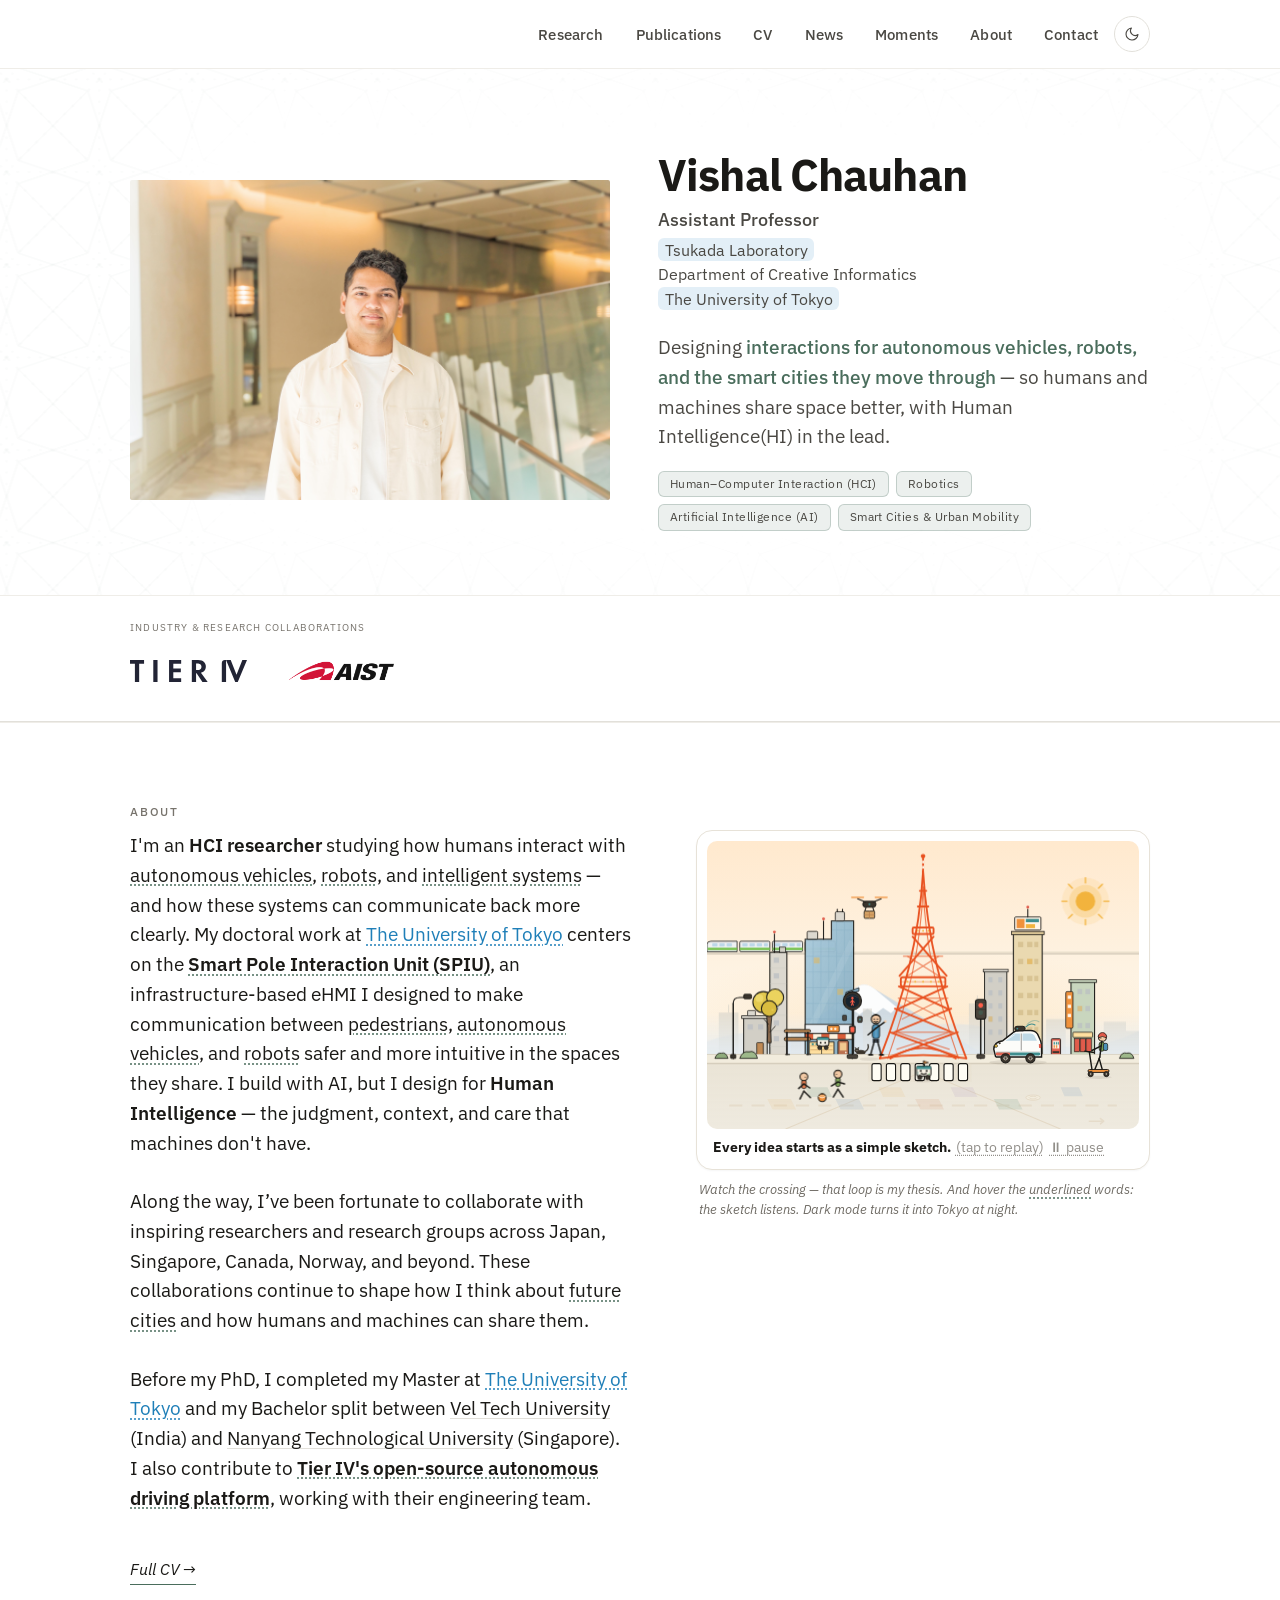
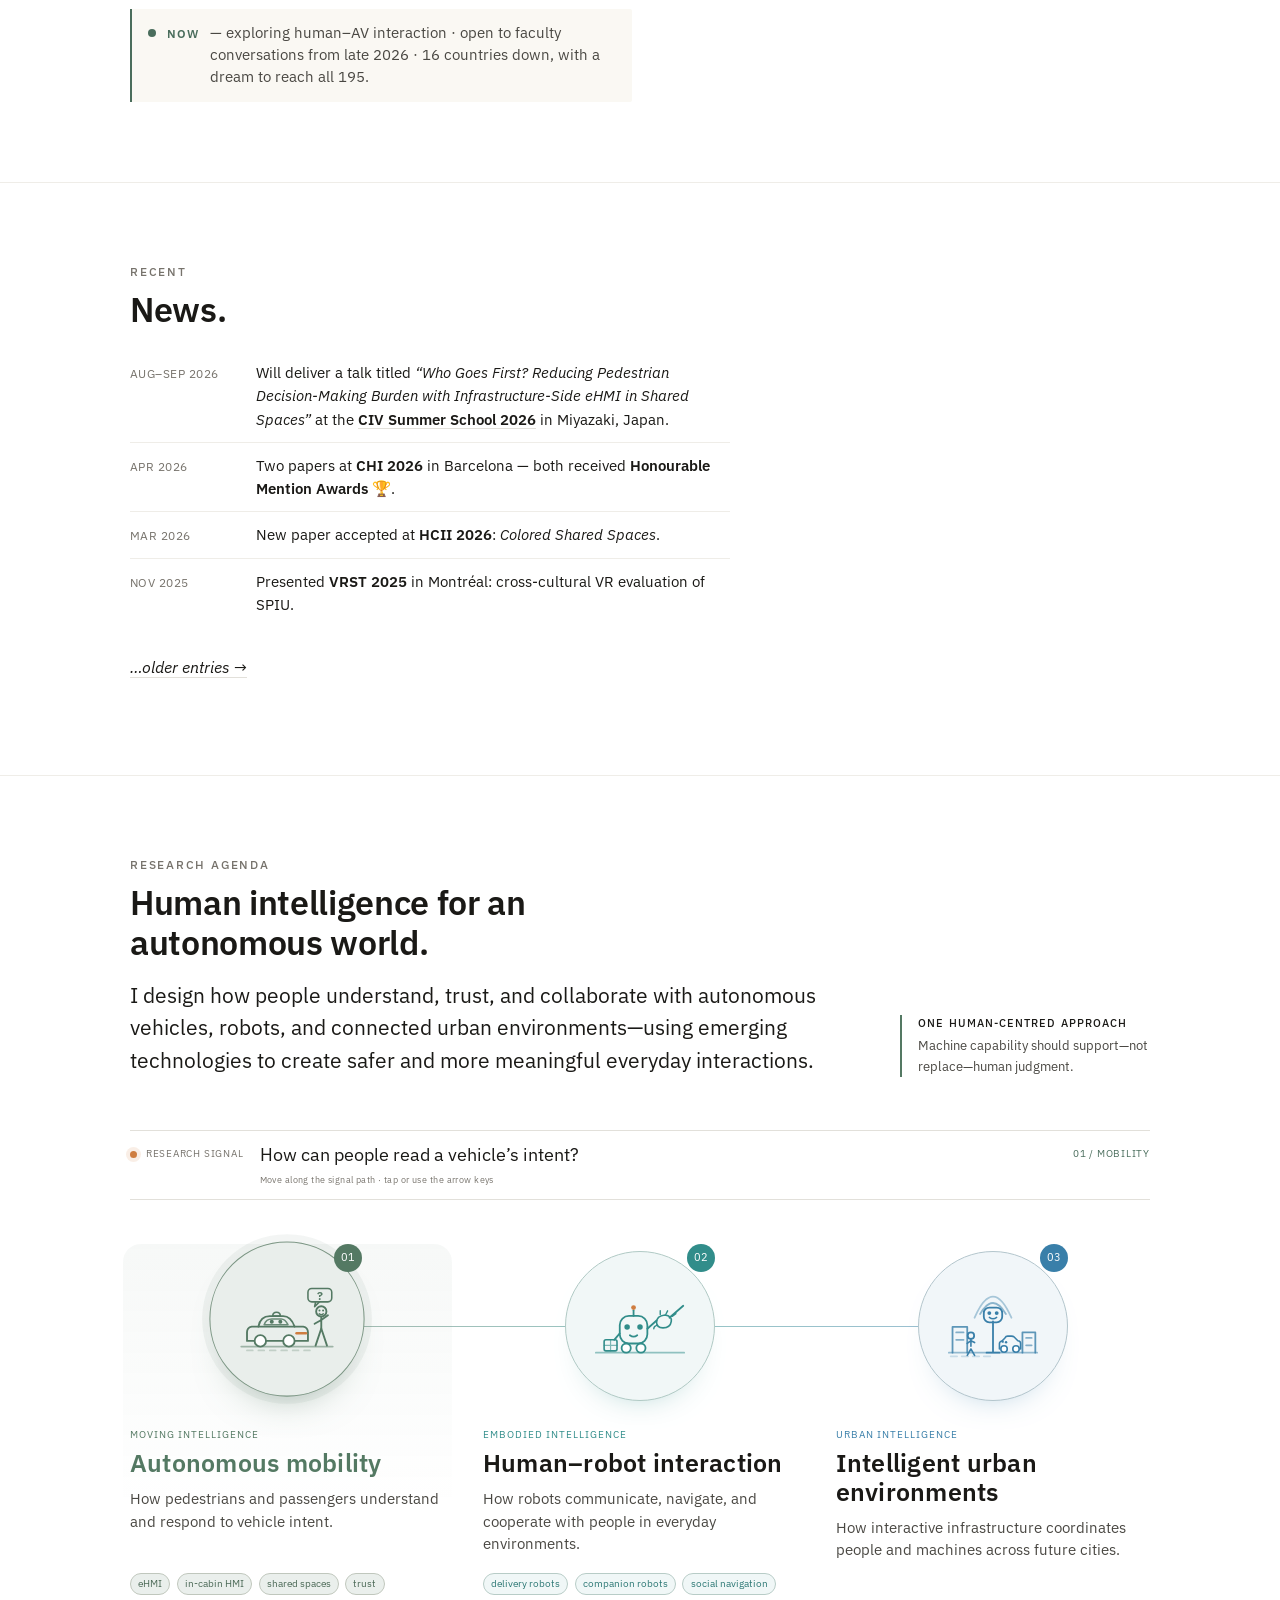
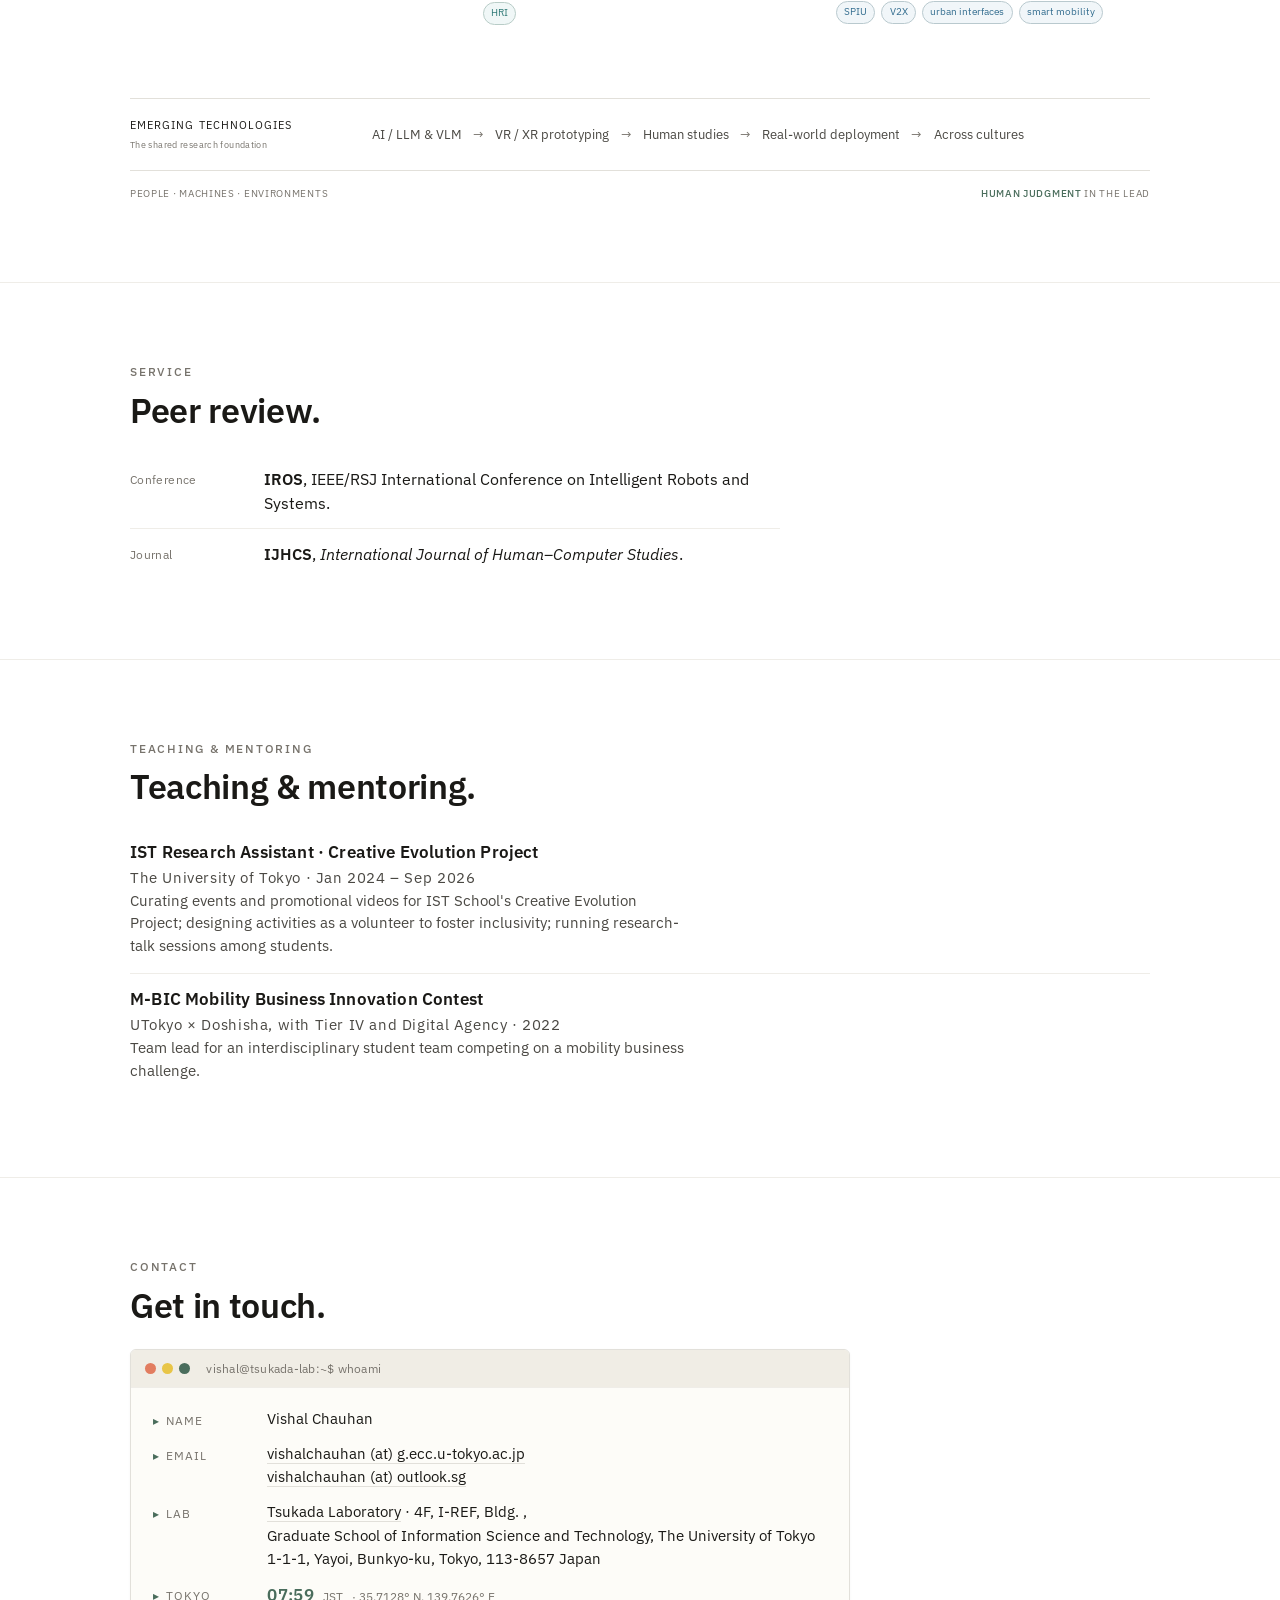
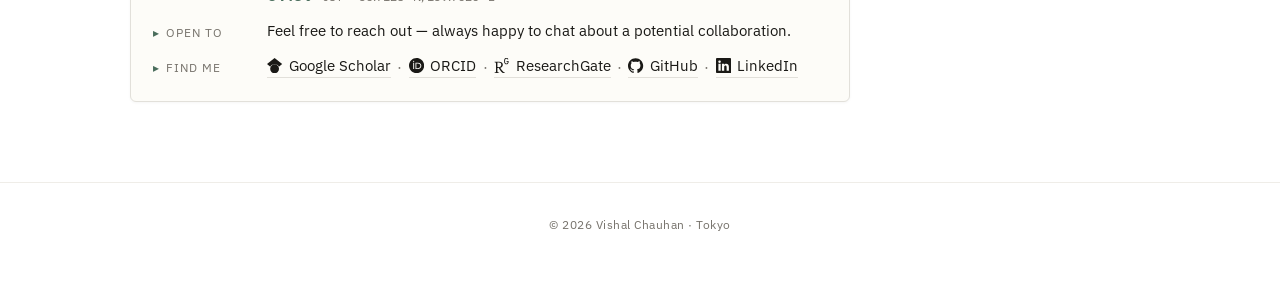
==== commit 66cca70a: "Update index.html" ====
--- a/index.html
+++ b/index.html
@@ -609,6 +609,39 @@
         document.addEventListener('visibilitychange', syncAnimation);
       })();
     </script>
+    <!-- ============ AFFILIATIONS / LOGO STRIP ============
+         To add a logo: put the file in assets/logos/ and copy one <li>.
+         If the image file is missing, the name in alt="" is shown as text instead.
+         ==================================================== -->
+    <section class="affil-strip" aria-label="Affiliations and collaborations">
+      <style>
+        .affil-strip{padding:1.6rem 0 1.9rem;border-bottom:1px solid var(--rule,#e7e2d8)}
+        .affil-strip .strip-label{margin:0 0 1rem;color:var(--ink-faint,#8a857c);font-family:var(--mono,ui-monospace,monospace);
+          font-size:.62rem;letter-spacing:.12em;text-transform:uppercase}
+        .logo-row{list-style:none;margin:0;padding:0;display:flex;flex-wrap:wrap;align-items:center;gap:1.4rem 2.6rem}
+        .logo-row li{display:flex;align-items:center}
+        .logo-row a{display:inline-flex;align-items:center;height:38px;text-decoration:none;color:inherit;
+          opacity:.92;transition:opacity .25s ease,transform .25s ease}
+        .logo-row a:hover,.logo-row a:focus-visible{opacity:1;transform:translateY(-1px)}
+        .logo-row img{height:100%;width:auto;max-width:200px;display:block}
+        .logo-row .logo-text{font-family:var(--sans,system-ui,sans-serif);font-weight:600;font-size:.95rem;letter-spacing:.01em;
+          color:var(--ink,#1a1815);line-height:1.15}
+        .logo-row .logo-text small{display:block;font-weight:400;font-size:.68rem;color:var(--ink-soft,#5f5a52);letter-spacing:.02em}
+        /* dark mode: keep colour, put each logo on a small light card so dark marks stay visible */
+        [data-theme="dark"] .logo-row a:not(.is-text){background:#f4f1ea;border-radius:8px;padding:6px 12px;height:auto}
+        [data-theme="dark"] .logo-row a:not(.is-text) img{height:30px}
+        @media (max-width:640px){.logo-row{gap:1rem 1.6rem}.logo-row a{height:30px}}
+      </style>
+      <div class="container">
+        <p class="strip-label">Industry &amp; research collaborations</p>
+        <ul class="logo-row">
+          <li><a href="https://tier4.jp/en/" title="TIER IV">
+            <img src="assets/logos/tier4.svg" alt="TIER IV" loading="lazy" style="height:22px" onerror="this.parentNode.classList.add('is-text');this.replaceWith(Object.assign(document.createElement('span'),{className:'logo-text',textContent:this.alt}))" /></a></li>
+          <li><a href="https://www.aist.go.jp/index_en.html" title="National Institute of Advanced Industrial Science and Technology">
+            <img src="assets/logos/aist.png" alt="AIST" loading="lazy" style="height:30px" onerror="this.parentNode.classList.add('is-text');this.replaceWith(Object.assign(document.createElement('span'),{className:'logo-text',textContent:this.alt}))" /></a></li>
+        </ul>
+      </div>
+    </section>
     <!-- ============ ABOUT ============ -->
 <section id="about" class="about">
   <div class="container">
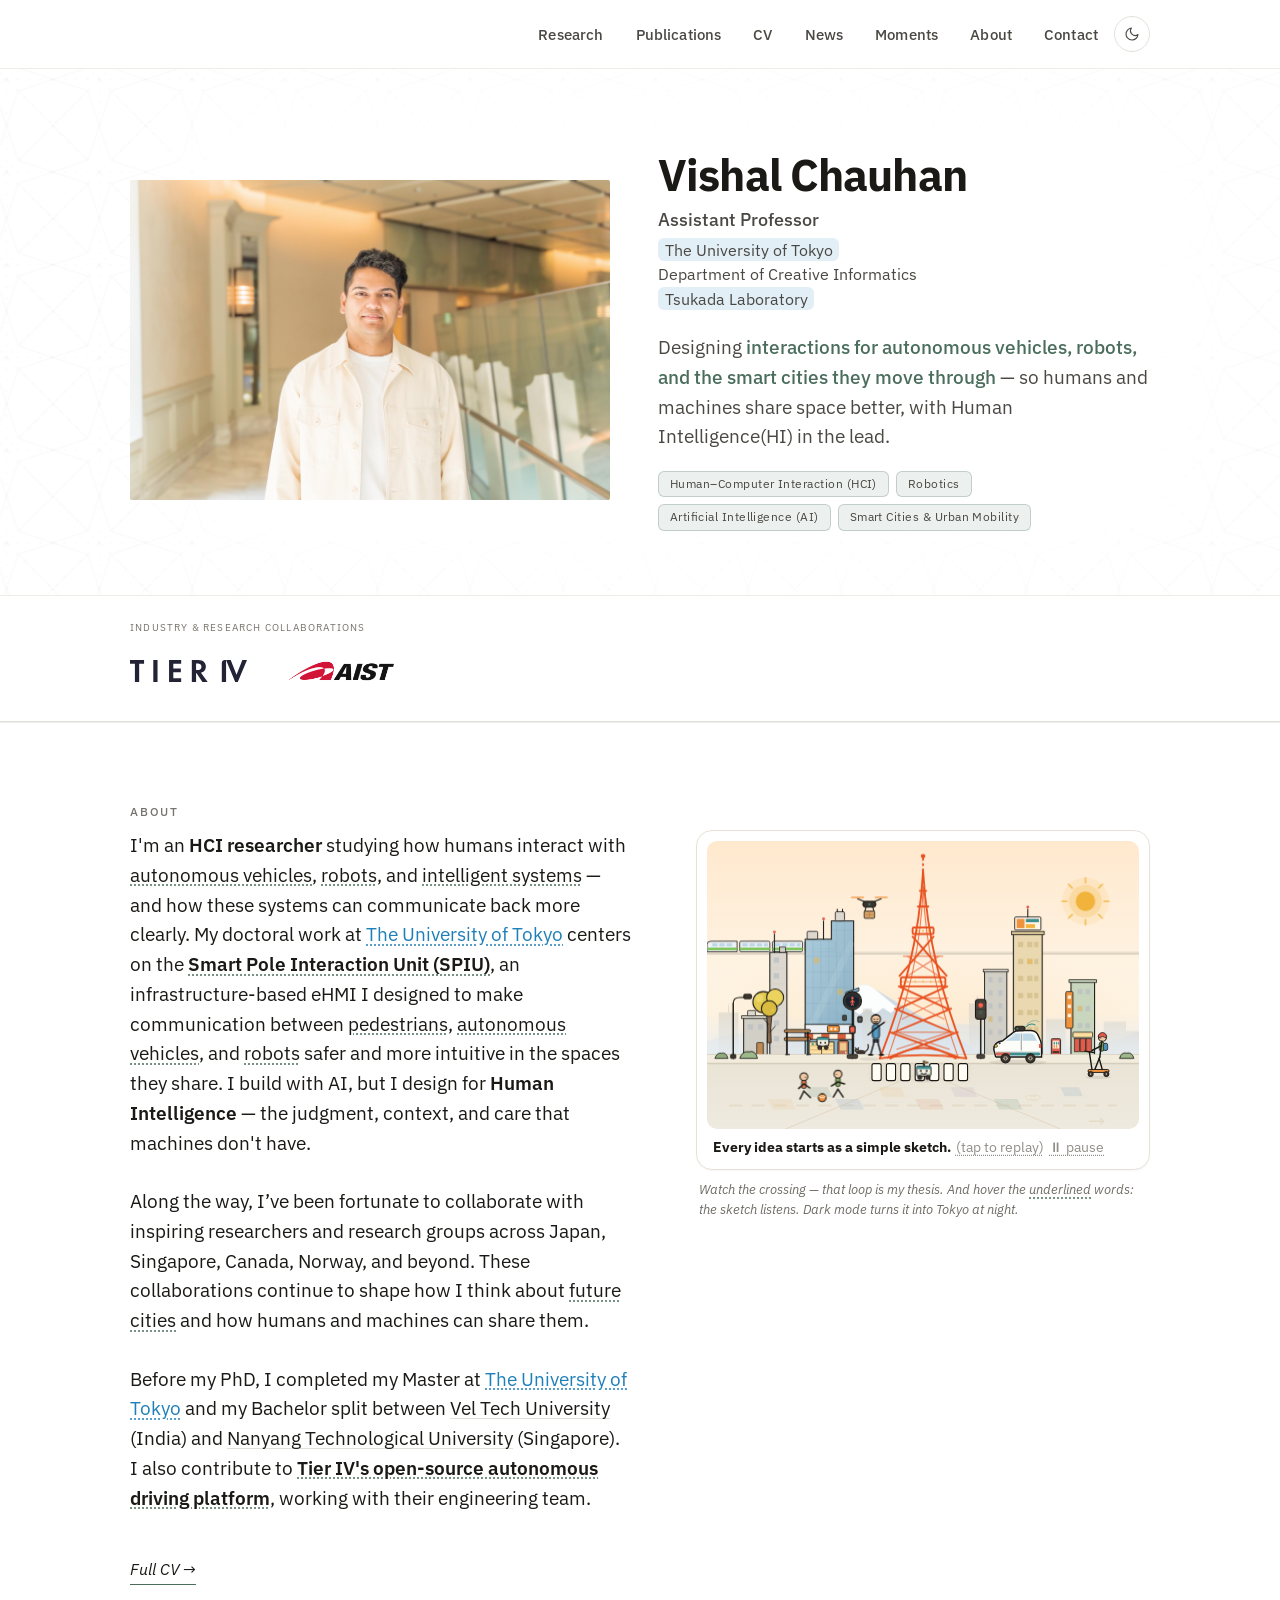
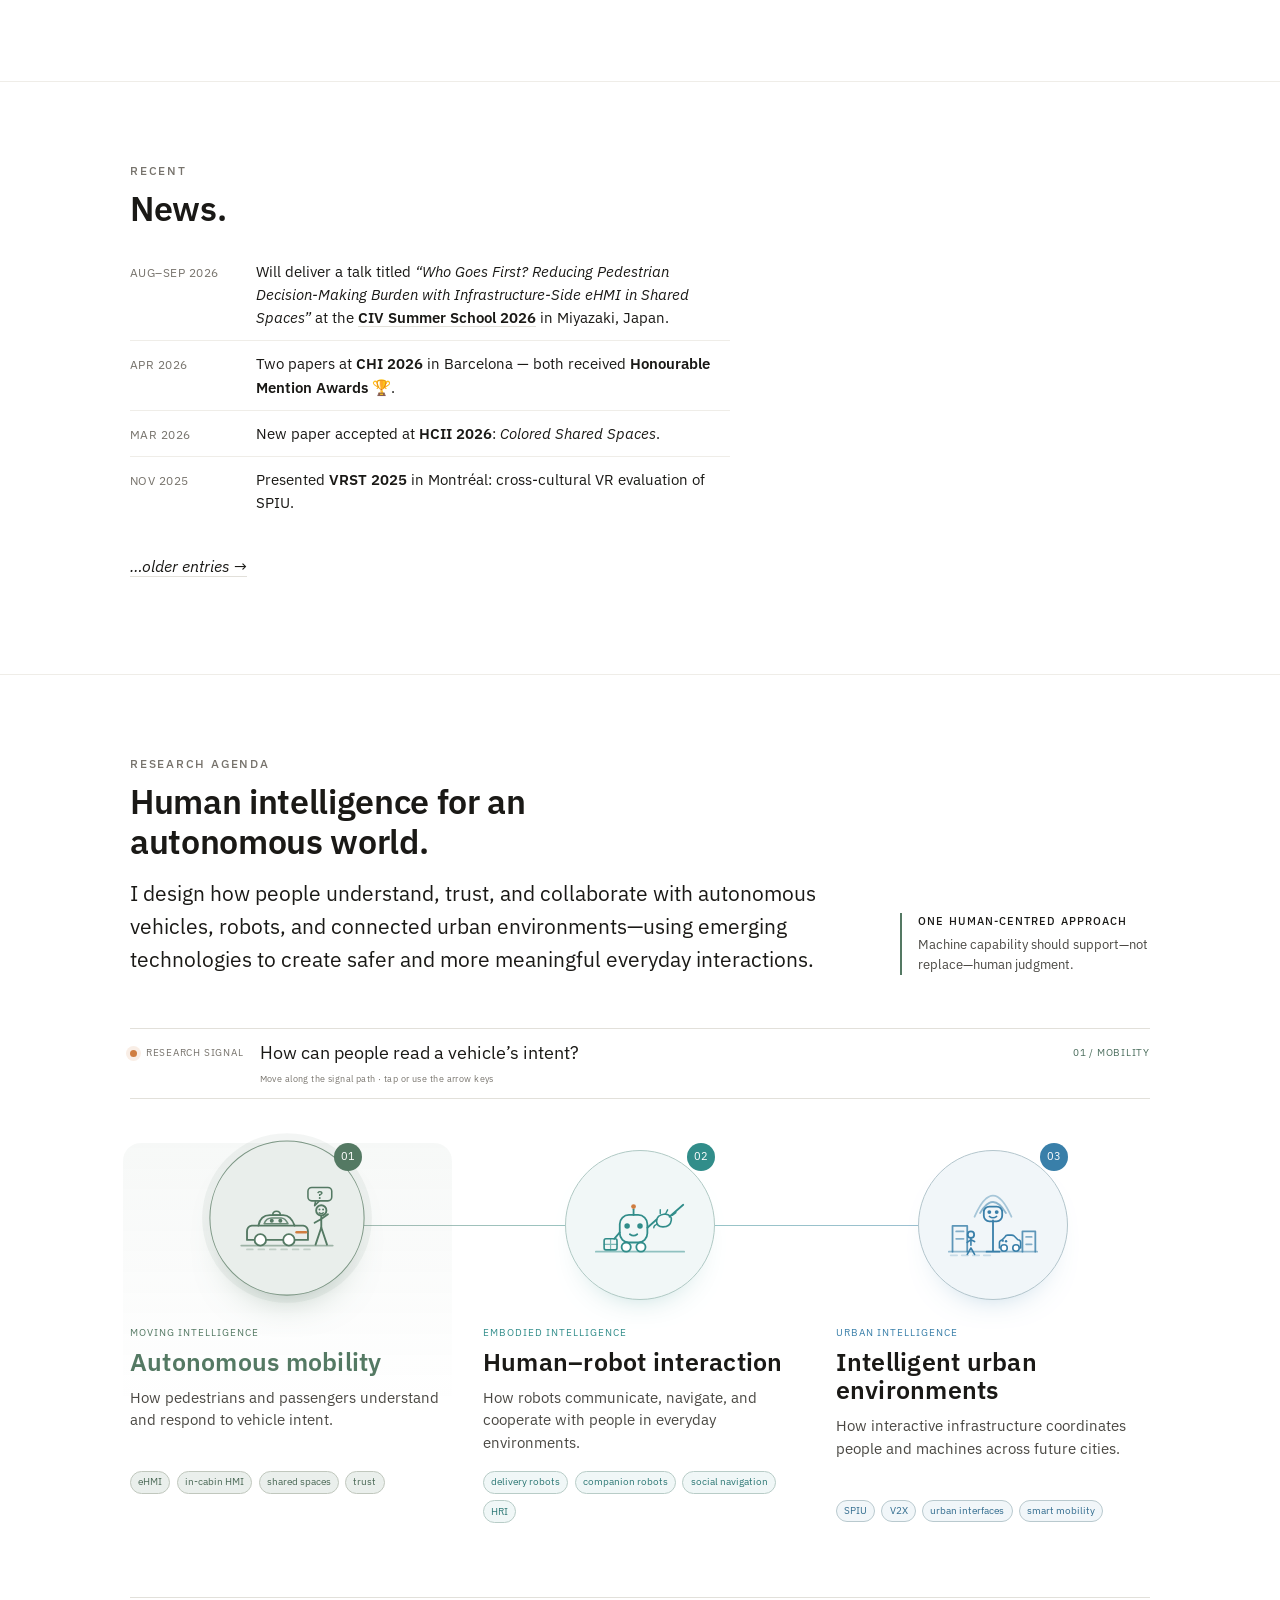
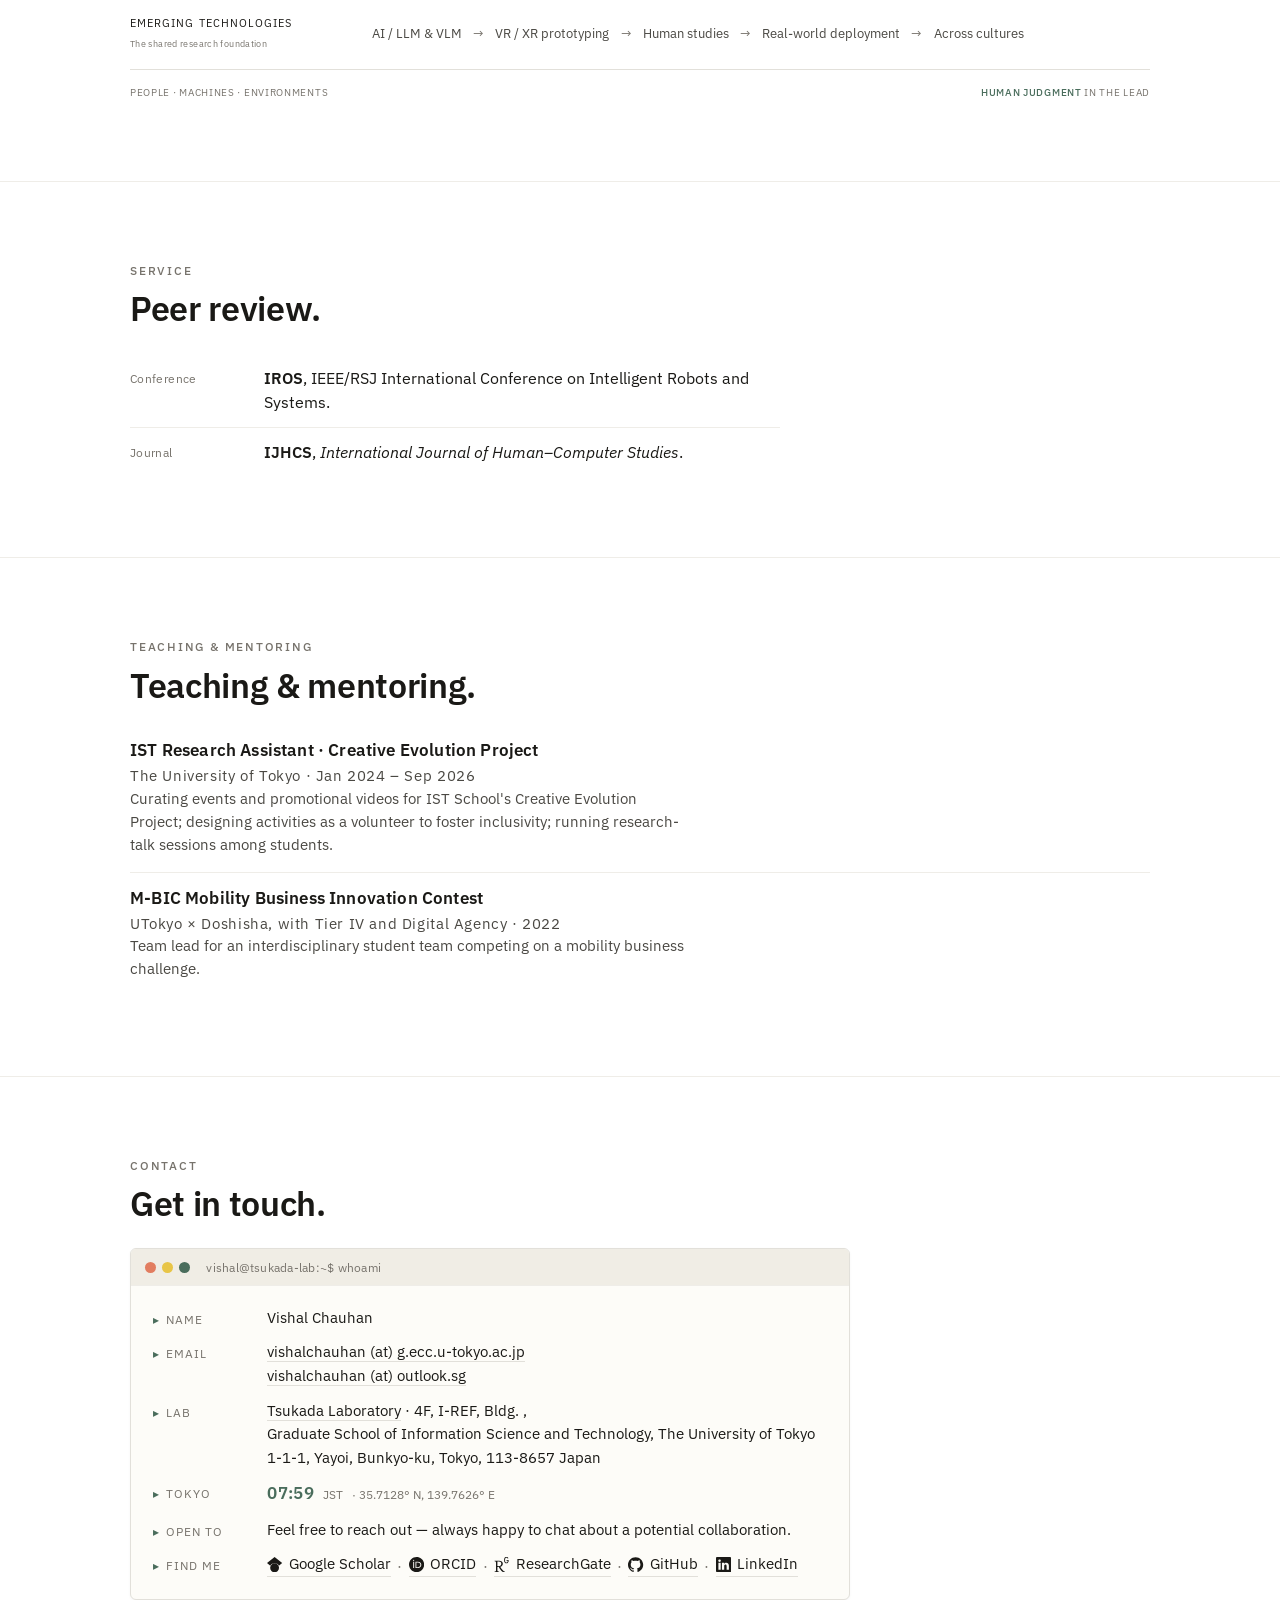
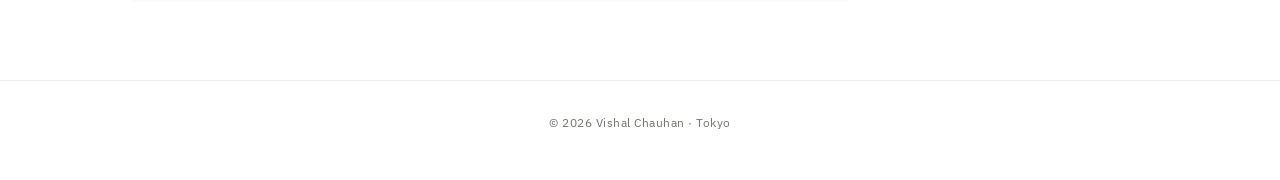
==== commit b6697a99: "Update index.html" ====
--- a/index.html
+++ b/index.html
@@ -559,8 +559,8 @@
             <h1>Vishal&nbsp;Chauhan</h1>
             <p class="role">Assistant Professor</p>
             <p class="affil">
-              <a href="https://tlab.hongo.wide.ad.jp/">Tsukada&nbsp;Laboratory</a>   Department&nbsp;of&nbsp;Creative&nbsp;Informatics<br />
-              <a href="https://www.u-tokyo.ac.jp/en/">The&nbsp;University&nbsp;of&nbsp;Tokyo</a>
+              <a href="https://www.u-tokyo.ac.jp/en/">The&nbsp;University&nbsp;of&nbsp;Tokyo</a>   Department&nbsp;of&nbsp;Creative&nbsp;Informatics<br />
+              <a href="https://tlab.hongo.wide.ad.jp/">Tsukada&nbsp;Laboratory</a>
             </p>
             <p class="hero-tagline">
               Designing <em>interactions for autonomous vehicles, robots, and the smart cities they move through</em> —
@@ -680,11 +680,6 @@
           working with their engineering team.
         </p>
         <p class="cv-line"><a class="cv-link" href="cv.html">Full CV →</a></p>
-        <p class="now-line">
-          <span class="now-dot" aria-hidden="true"></span>
-          <strong>Now</strong> — exploring human–AV interaction · open to faculty conversations
-          from late 2026 · 16 countries down, with a dream to reach all 195.
-        </p>
       </div>
       <div class="about-visual">
         <figure class="citysketch" style="margin:0">
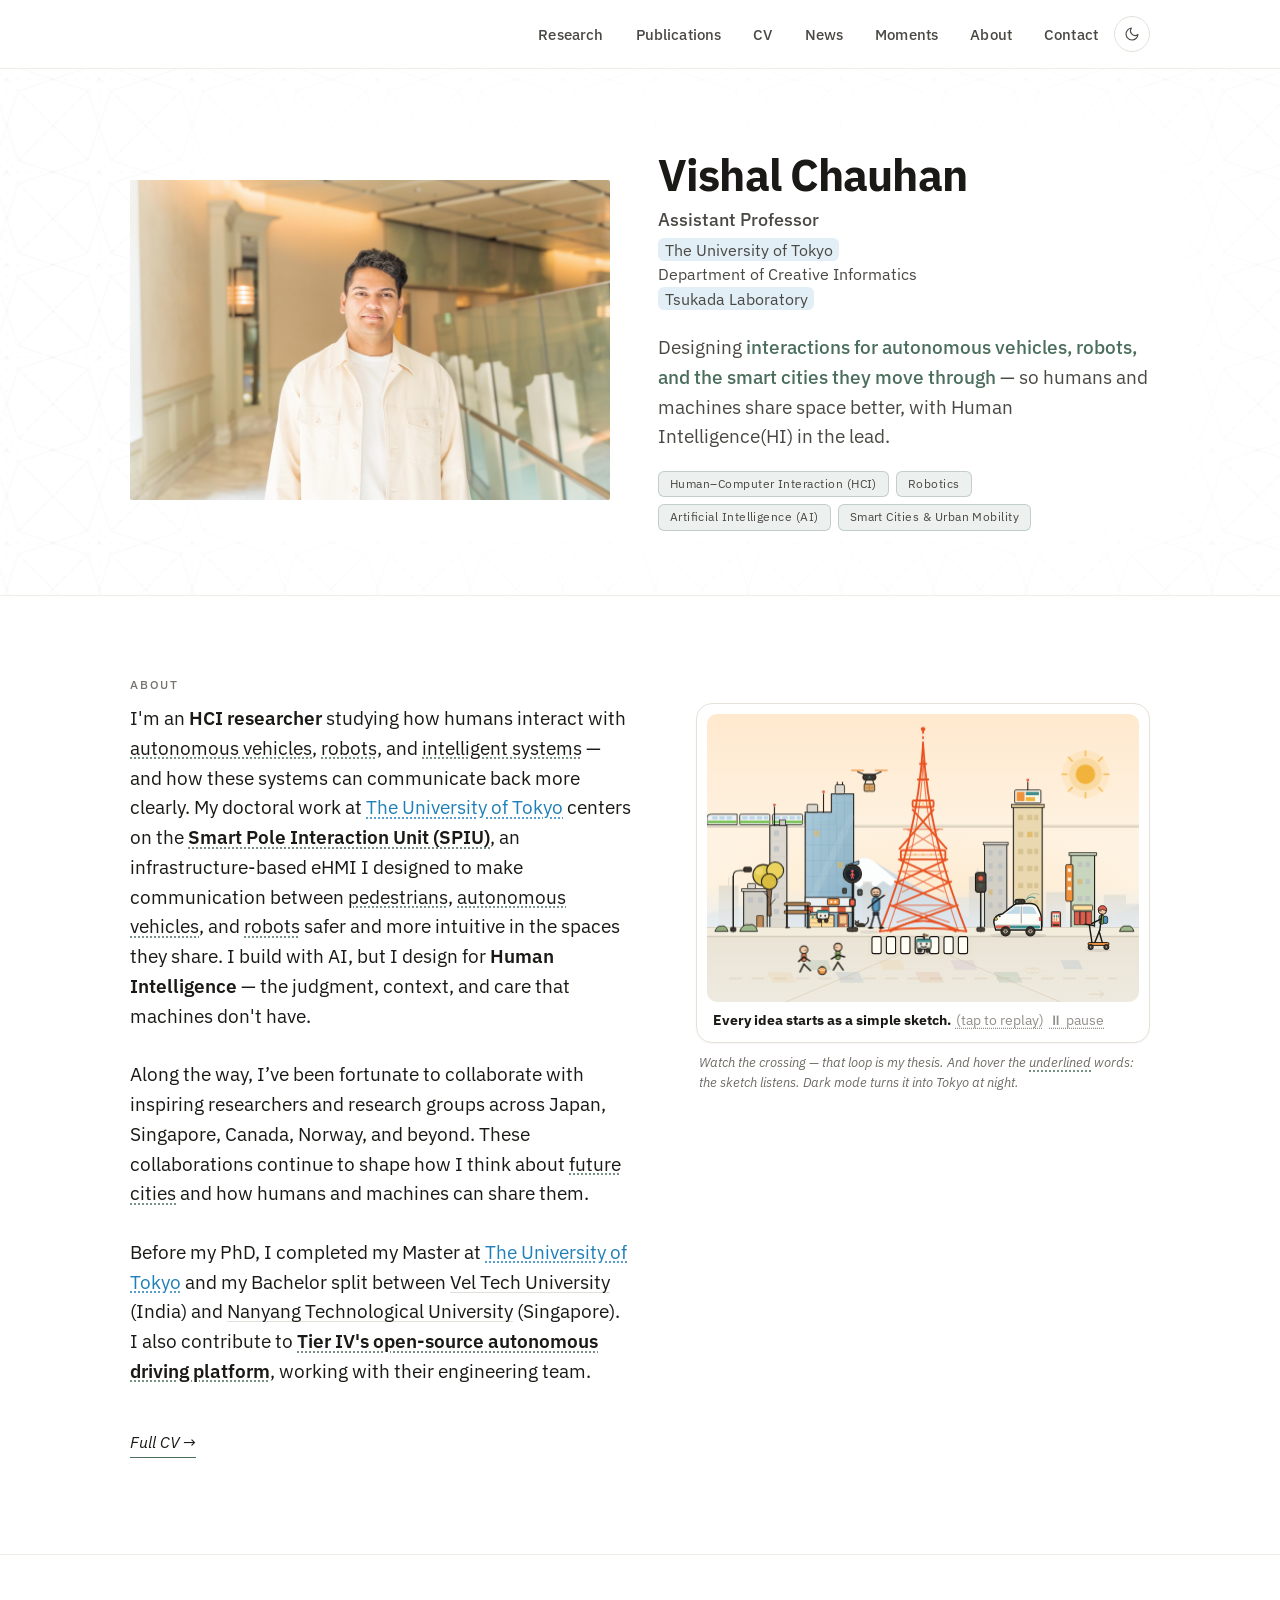
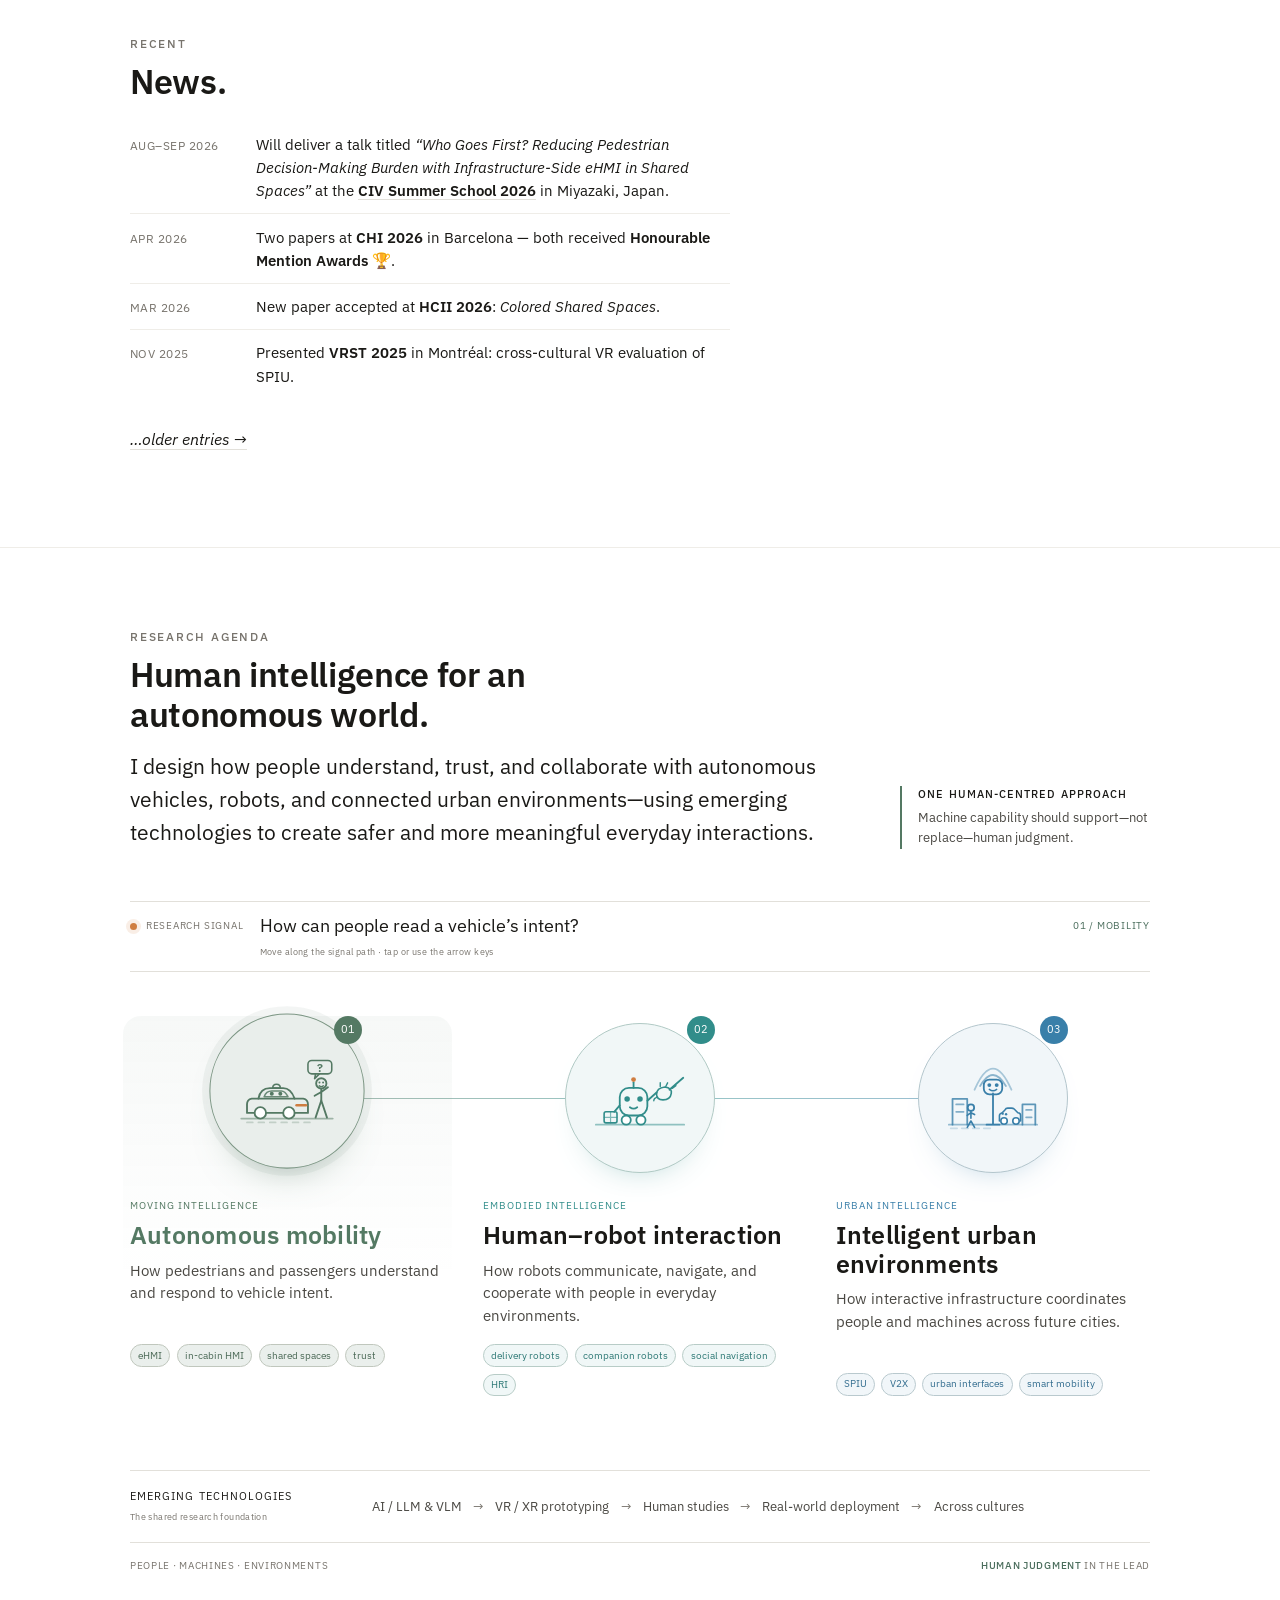
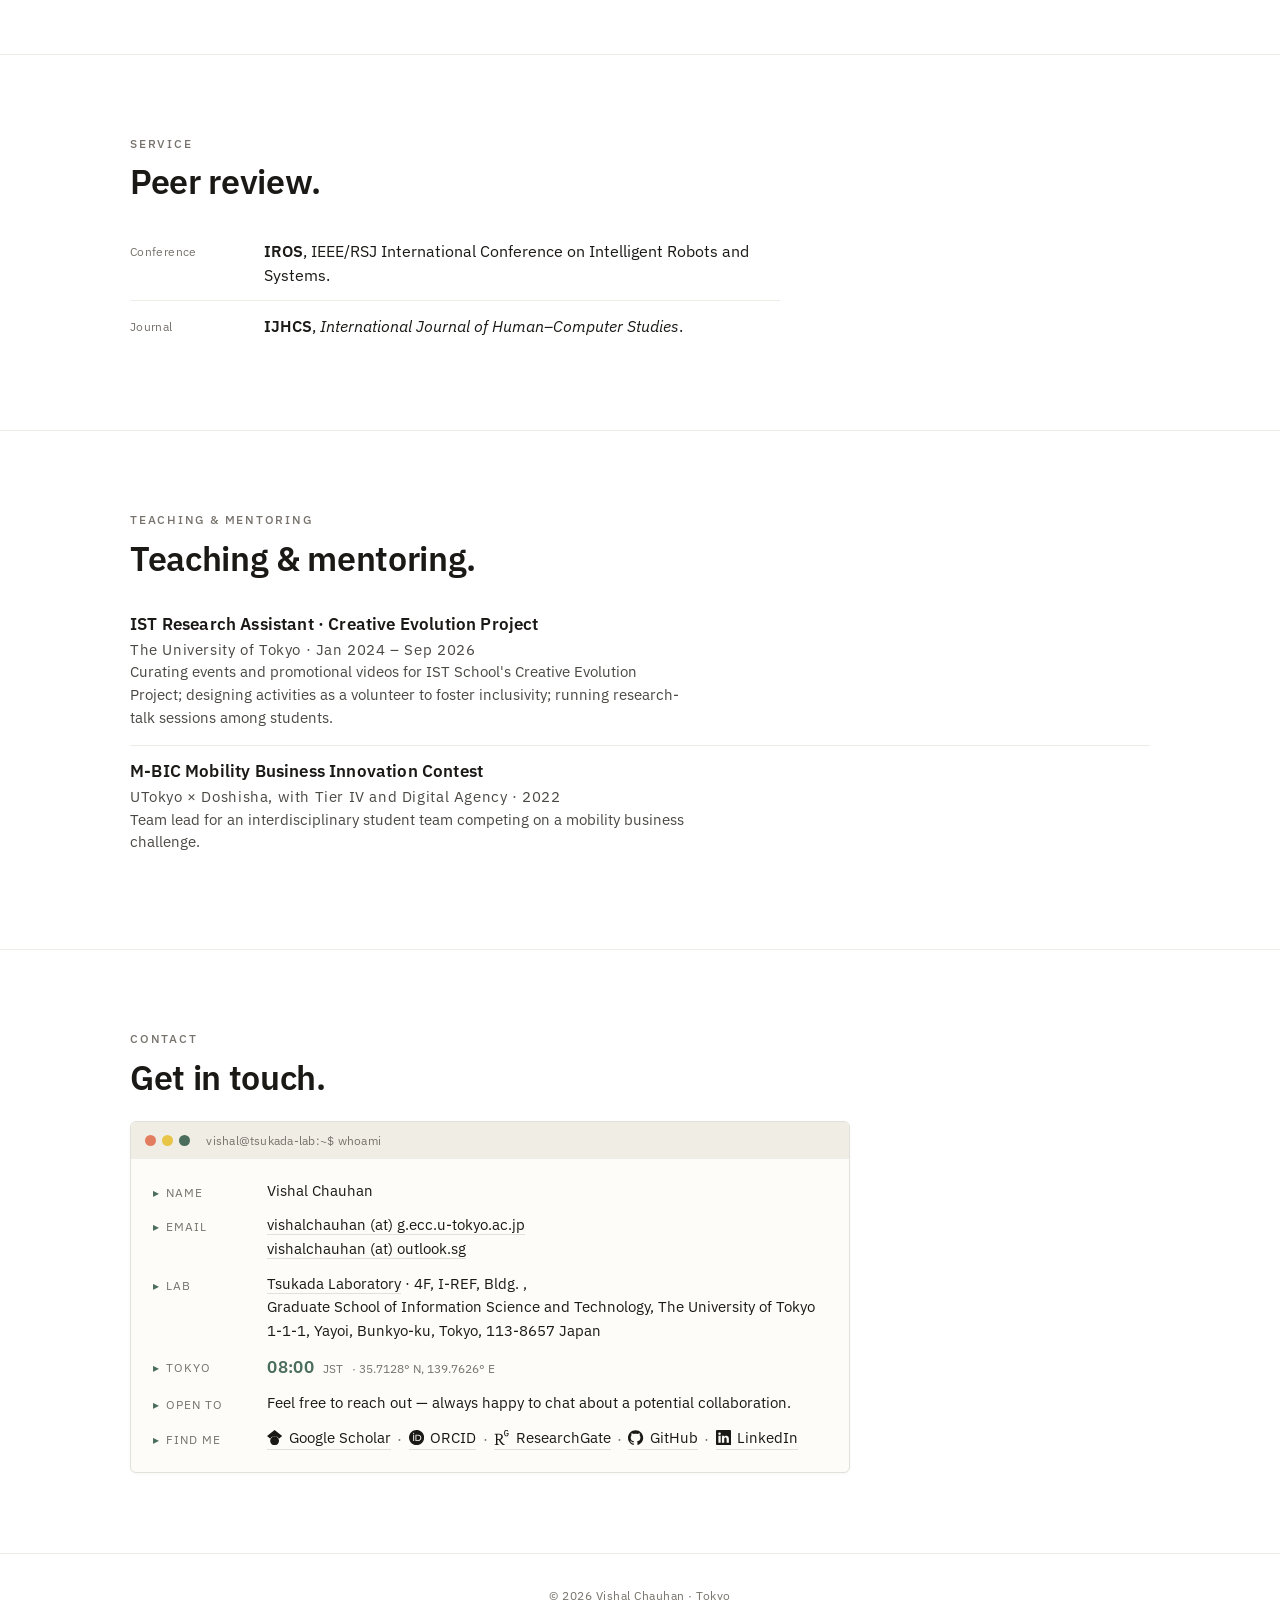
==== commit 9ff65d75: "Update index.html" ====
--- a/index.html
+++ b/index.html
@@ -609,39 +609,6 @@
         document.addEventListener('visibilitychange', syncAnimation);
       })();
     </script>
-    <!-- ============ AFFILIATIONS / LOGO STRIP ============
-         To add a logo: put the file in assets/logos/ and copy one <li>.
-         If the image file is missing, the name in alt="" is shown as text instead.
-         ==================================================== -->
-    <section class="affil-strip" aria-label="Affiliations and collaborations">
-      <style>
-        .affil-strip{padding:1.6rem 0 1.9rem;border-bottom:1px solid var(--rule,#e7e2d8)}
-        .affil-strip .strip-label{margin:0 0 1rem;color:var(--ink-faint,#8a857c);font-family:var(--mono,ui-monospace,monospace);
-          font-size:.62rem;letter-spacing:.12em;text-transform:uppercase}
-        .logo-row{list-style:none;margin:0;padding:0;display:flex;flex-wrap:wrap;align-items:center;gap:1.4rem 2.6rem}
-        .logo-row li{display:flex;align-items:center}
-        .logo-row a{display:inline-flex;align-items:center;height:38px;text-decoration:none;color:inherit;
-          opacity:.92;transition:opacity .25s ease,transform .25s ease}
-        .logo-row a:hover,.logo-row a:focus-visible{opacity:1;transform:translateY(-1px)}
-        .logo-row img{height:100%;width:auto;max-width:200px;display:block}
-        .logo-row .logo-text{font-family:var(--sans,system-ui,sans-serif);font-weight:600;font-size:.95rem;letter-spacing:.01em;
-          color:var(--ink,#1a1815);line-height:1.15}
-        .logo-row .logo-text small{display:block;font-weight:400;font-size:.68rem;color:var(--ink-soft,#5f5a52);letter-spacing:.02em}
-        /* dark mode: keep colour, put each logo on a small light card so dark marks stay visible */
-        [data-theme="dark"] .logo-row a:not(.is-text){background:#f4f1ea;border-radius:8px;padding:6px 12px;height:auto}
-        [data-theme="dark"] .logo-row a:not(.is-text) img{height:30px}
-        @media (max-width:640px){.logo-row{gap:1rem 1.6rem}.logo-row a{height:30px}}
-      </style>
-      <div class="container">
-        <p class="strip-label">Industry &amp; research collaborations</p>
-        <ul class="logo-row">
-          <li><a href="https://tier4.jp/en/" title="TIER IV">
-            <img src="assets/logos/tier4.svg" alt="TIER IV" loading="lazy" style="height:22px" onerror="this.parentNode.classList.add('is-text');this.replaceWith(Object.assign(document.createElement('span'),{className:'logo-text',textContent:this.alt}))" /></a></li>
-          <li><a href="https://www.aist.go.jp/index_en.html" title="National Institute of Advanced Industrial Science and Technology">
-            <img src="assets/logos/aist.png" alt="AIST" loading="lazy" style="height:30px" onerror="this.parentNode.classList.add('is-text');this.replaceWith(Object.assign(document.createElement('span'),{className:'logo-text',textContent:this.alt}))" /></a></li>
-        </ul>
-      </div>
-    </section>
     <!-- ============ ABOUT ============ -->
 <section id="about" class="about">
   <div class="container">
